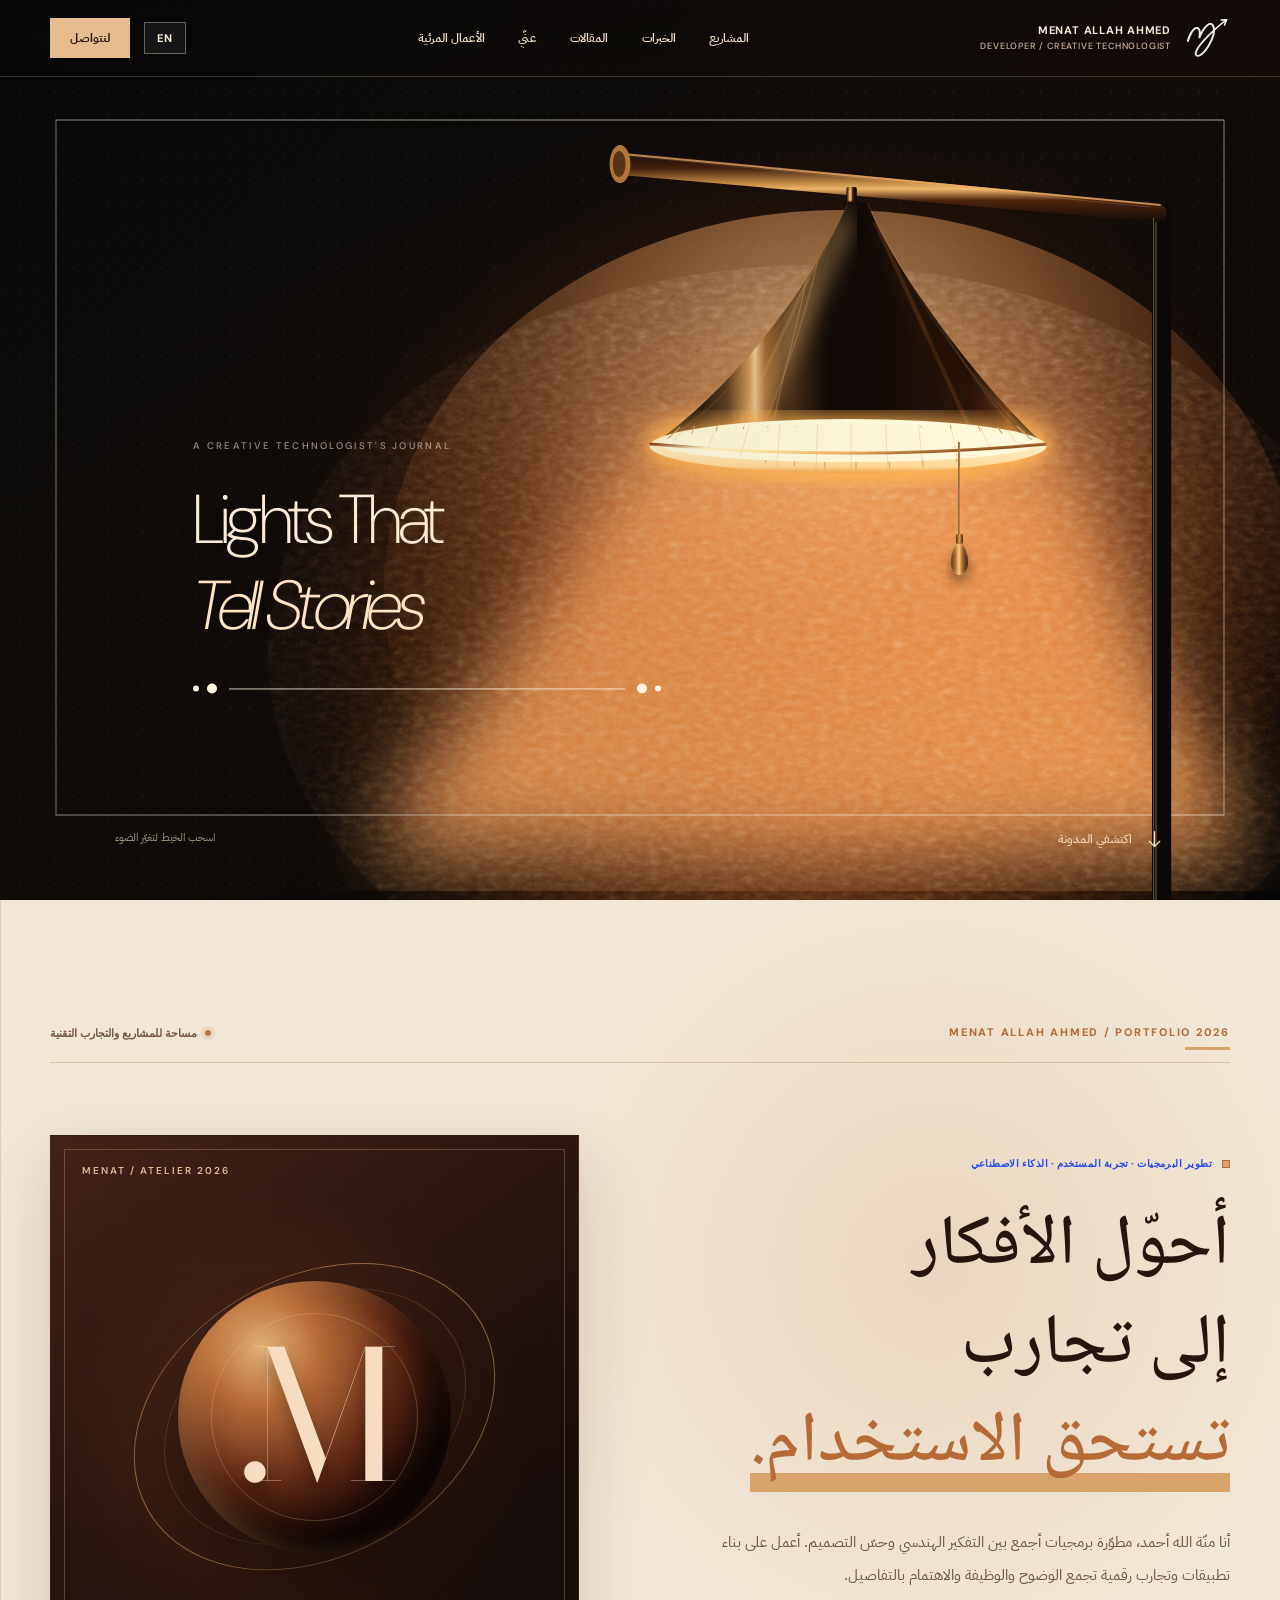
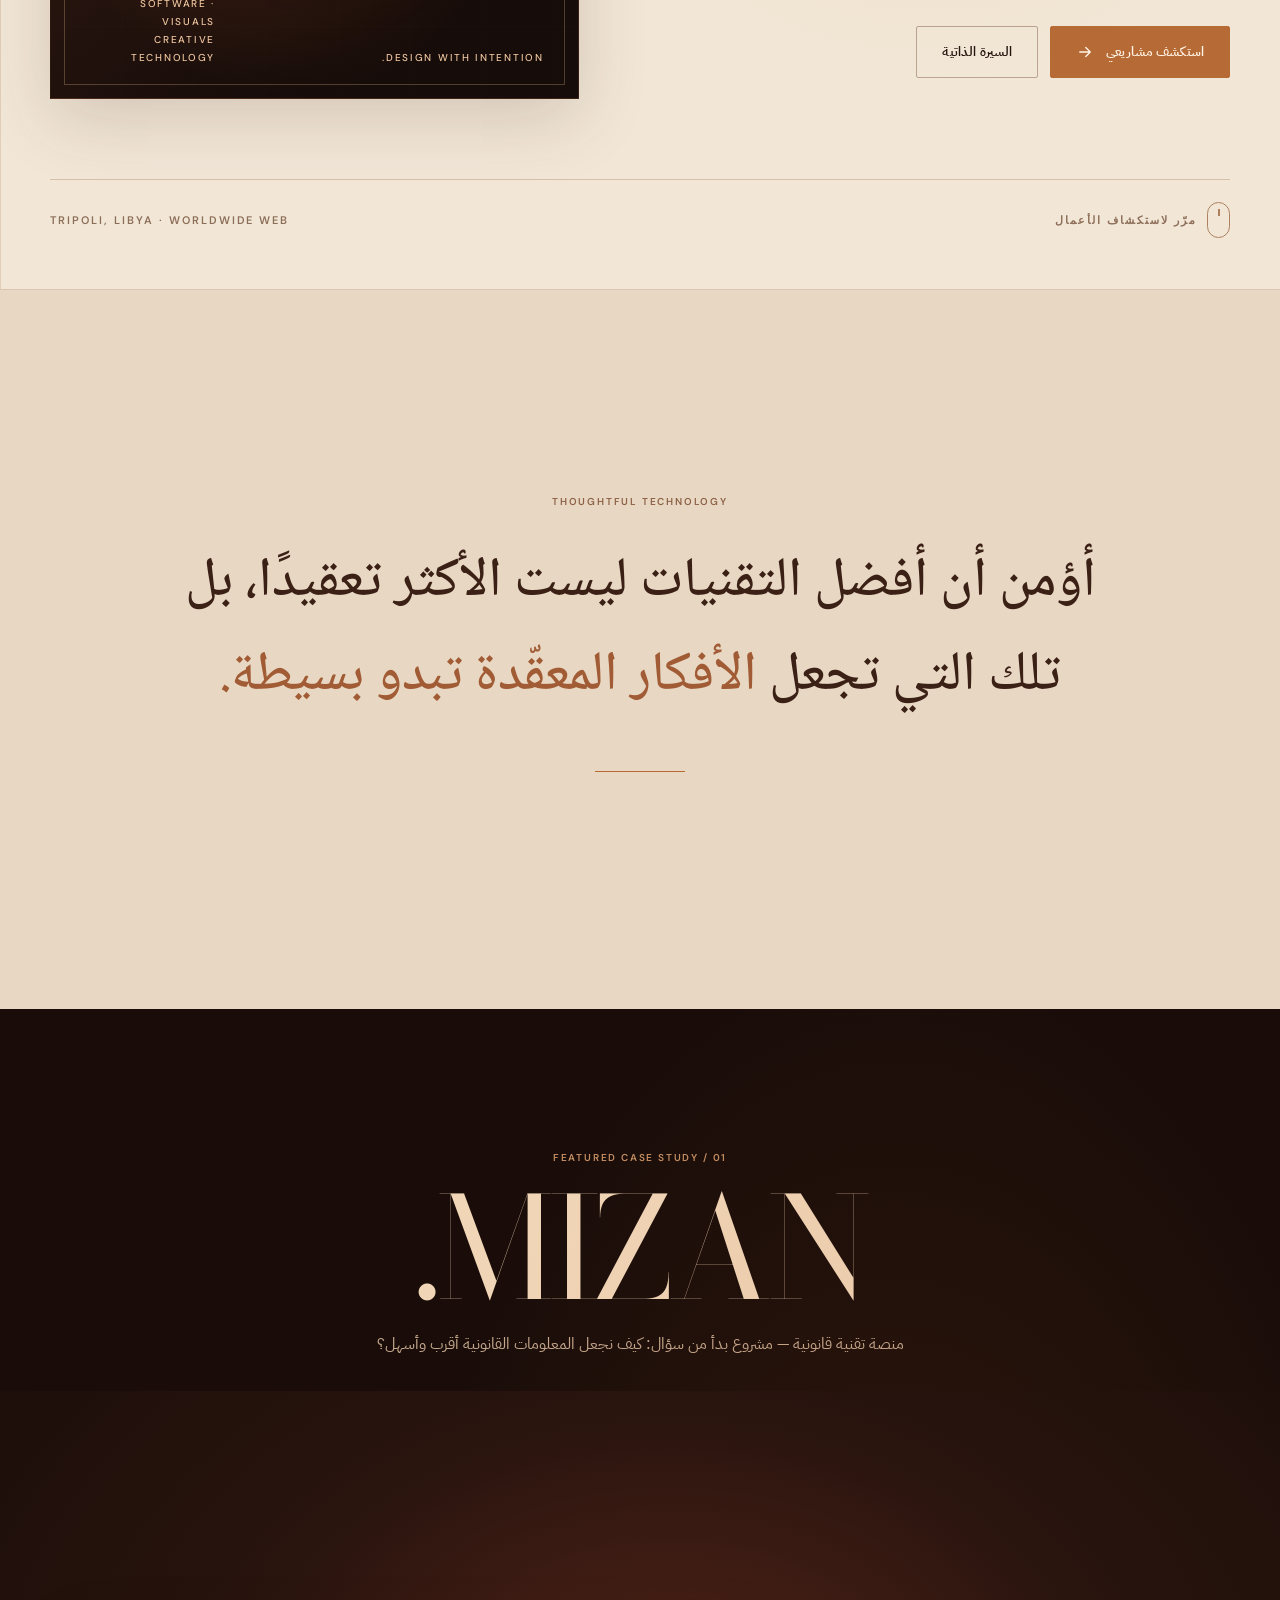
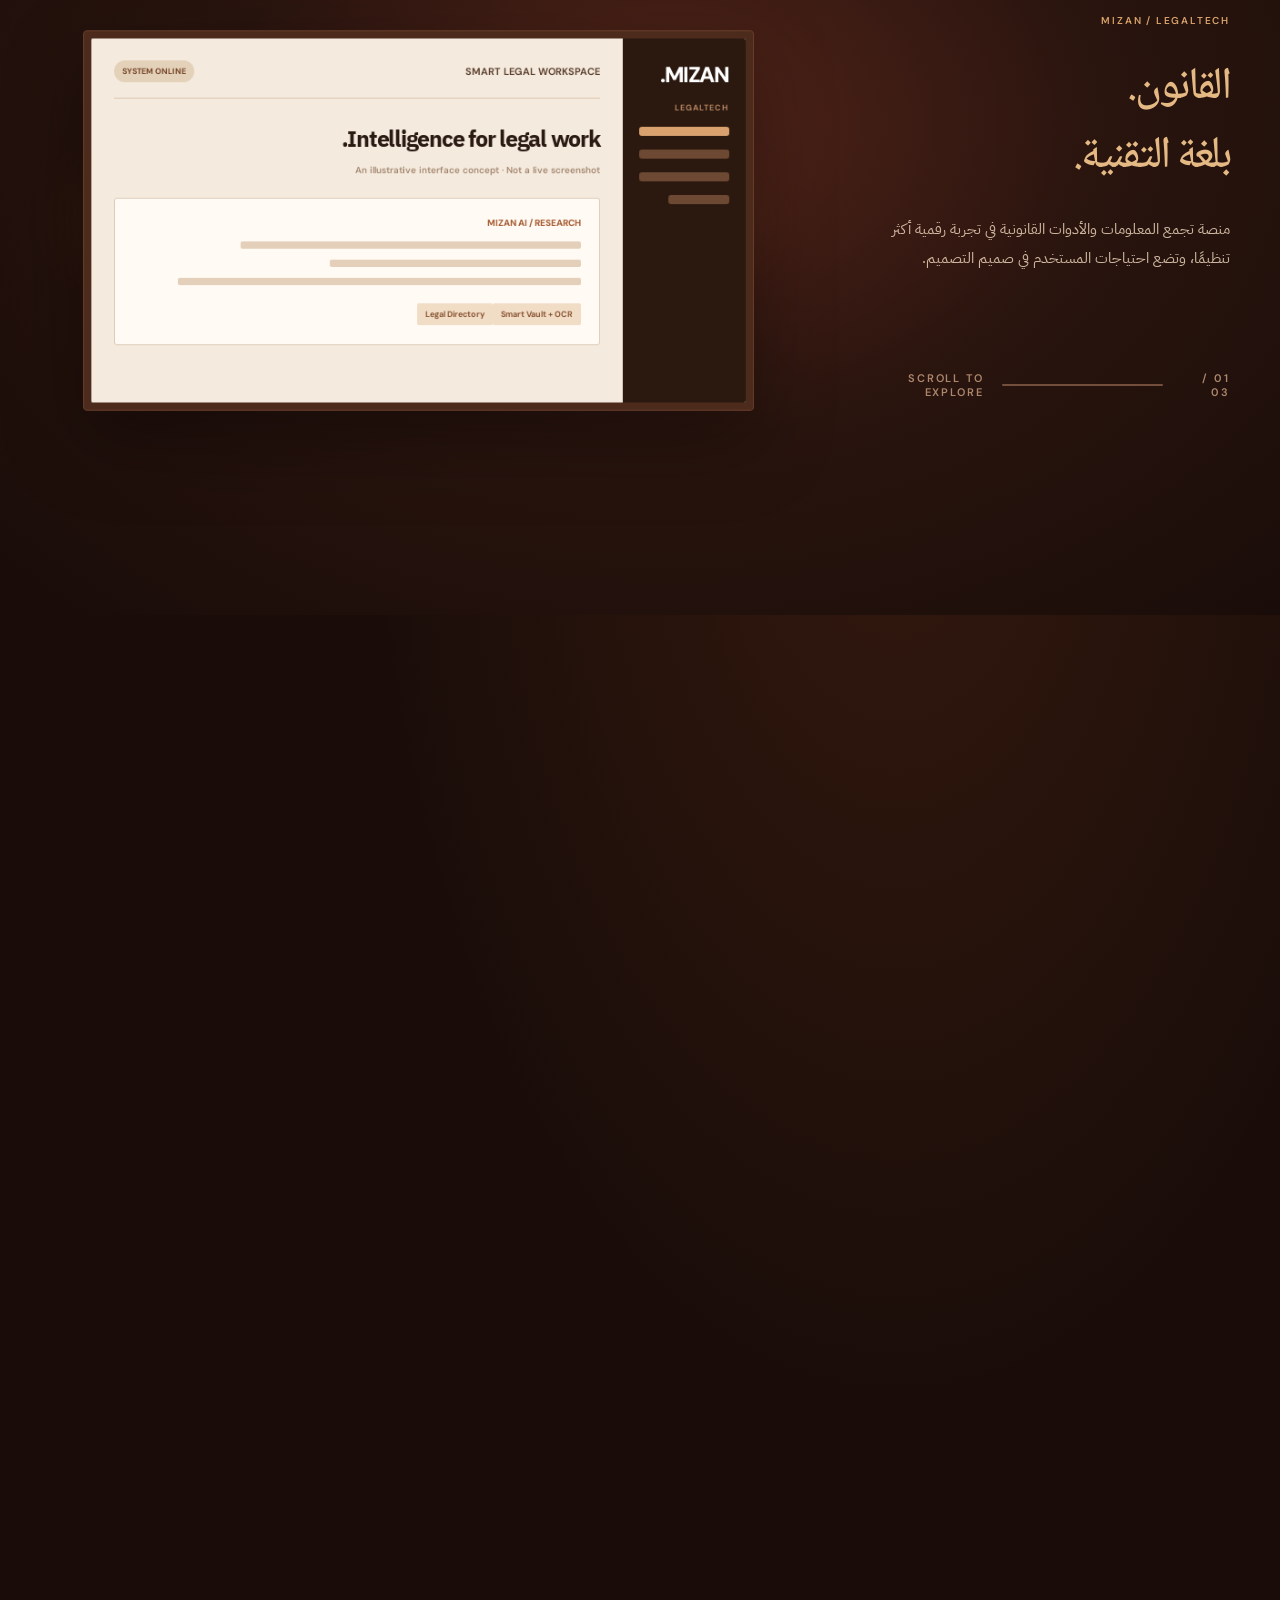
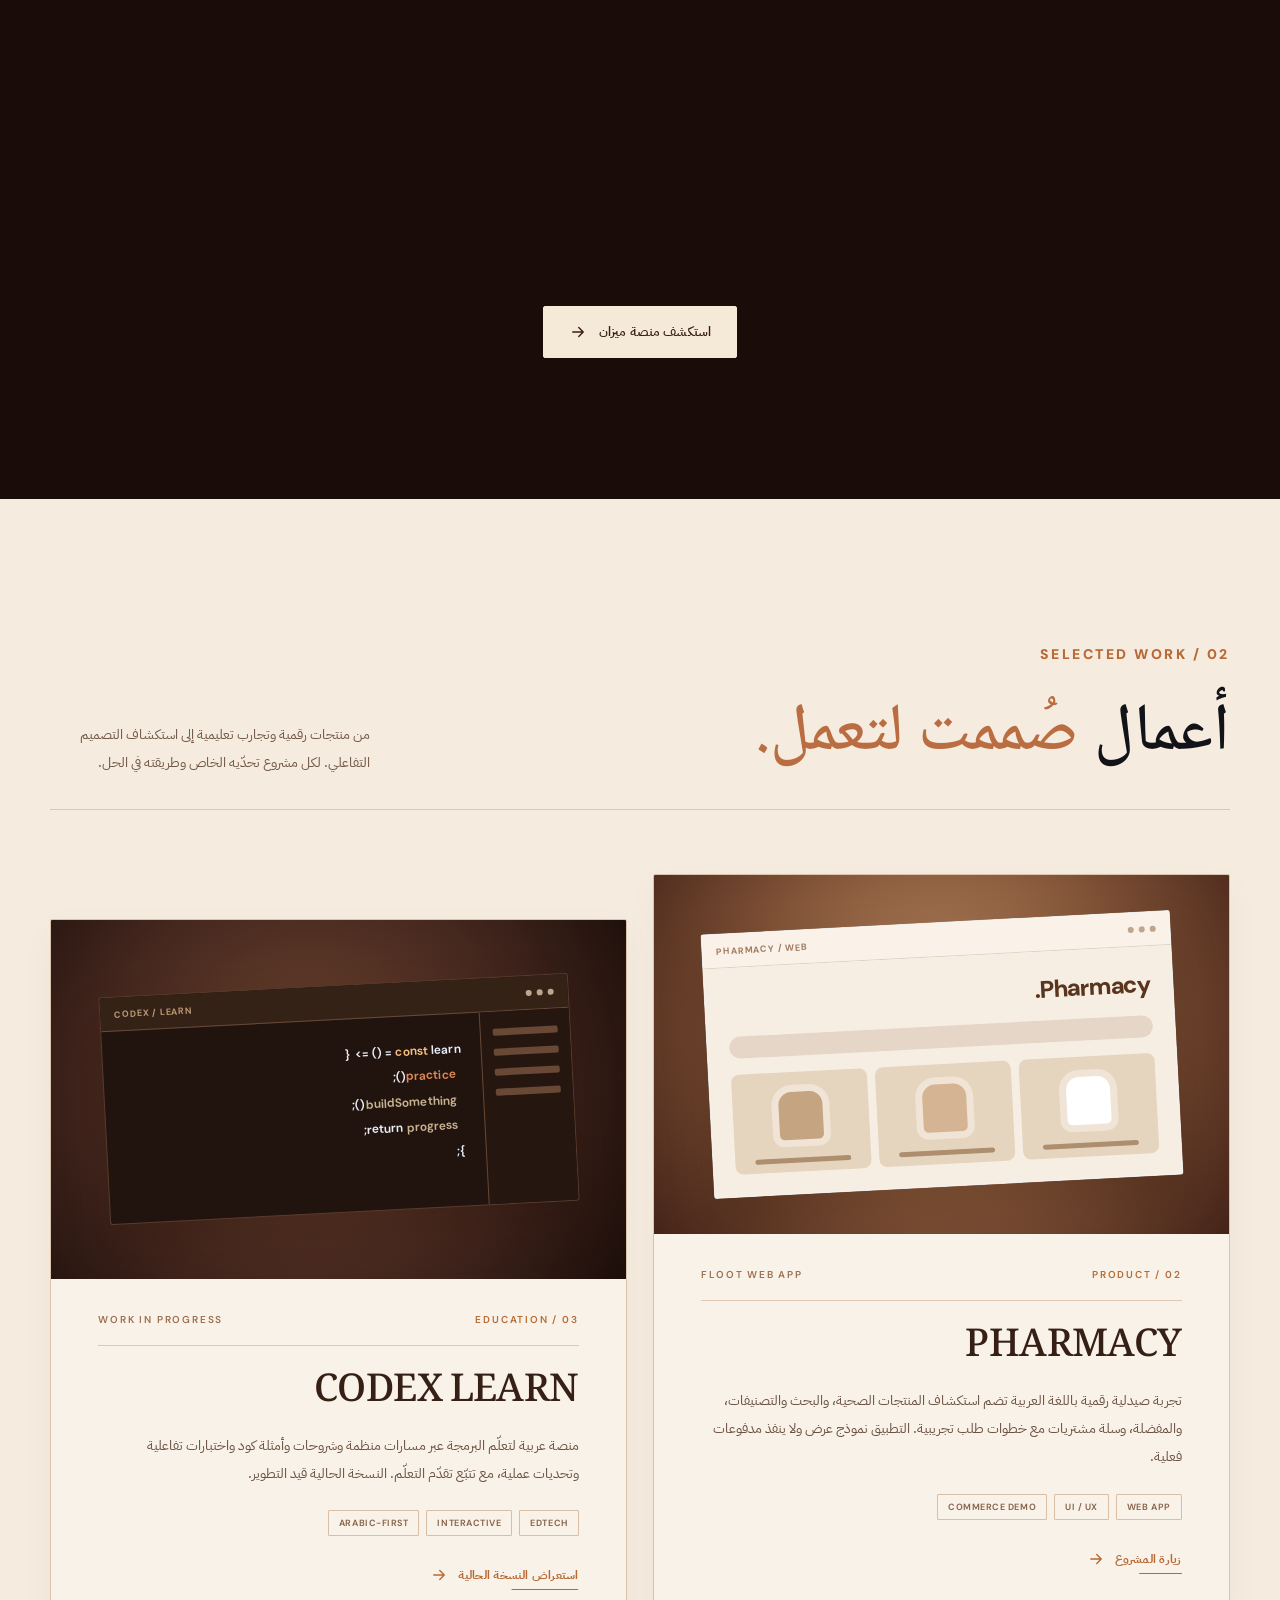
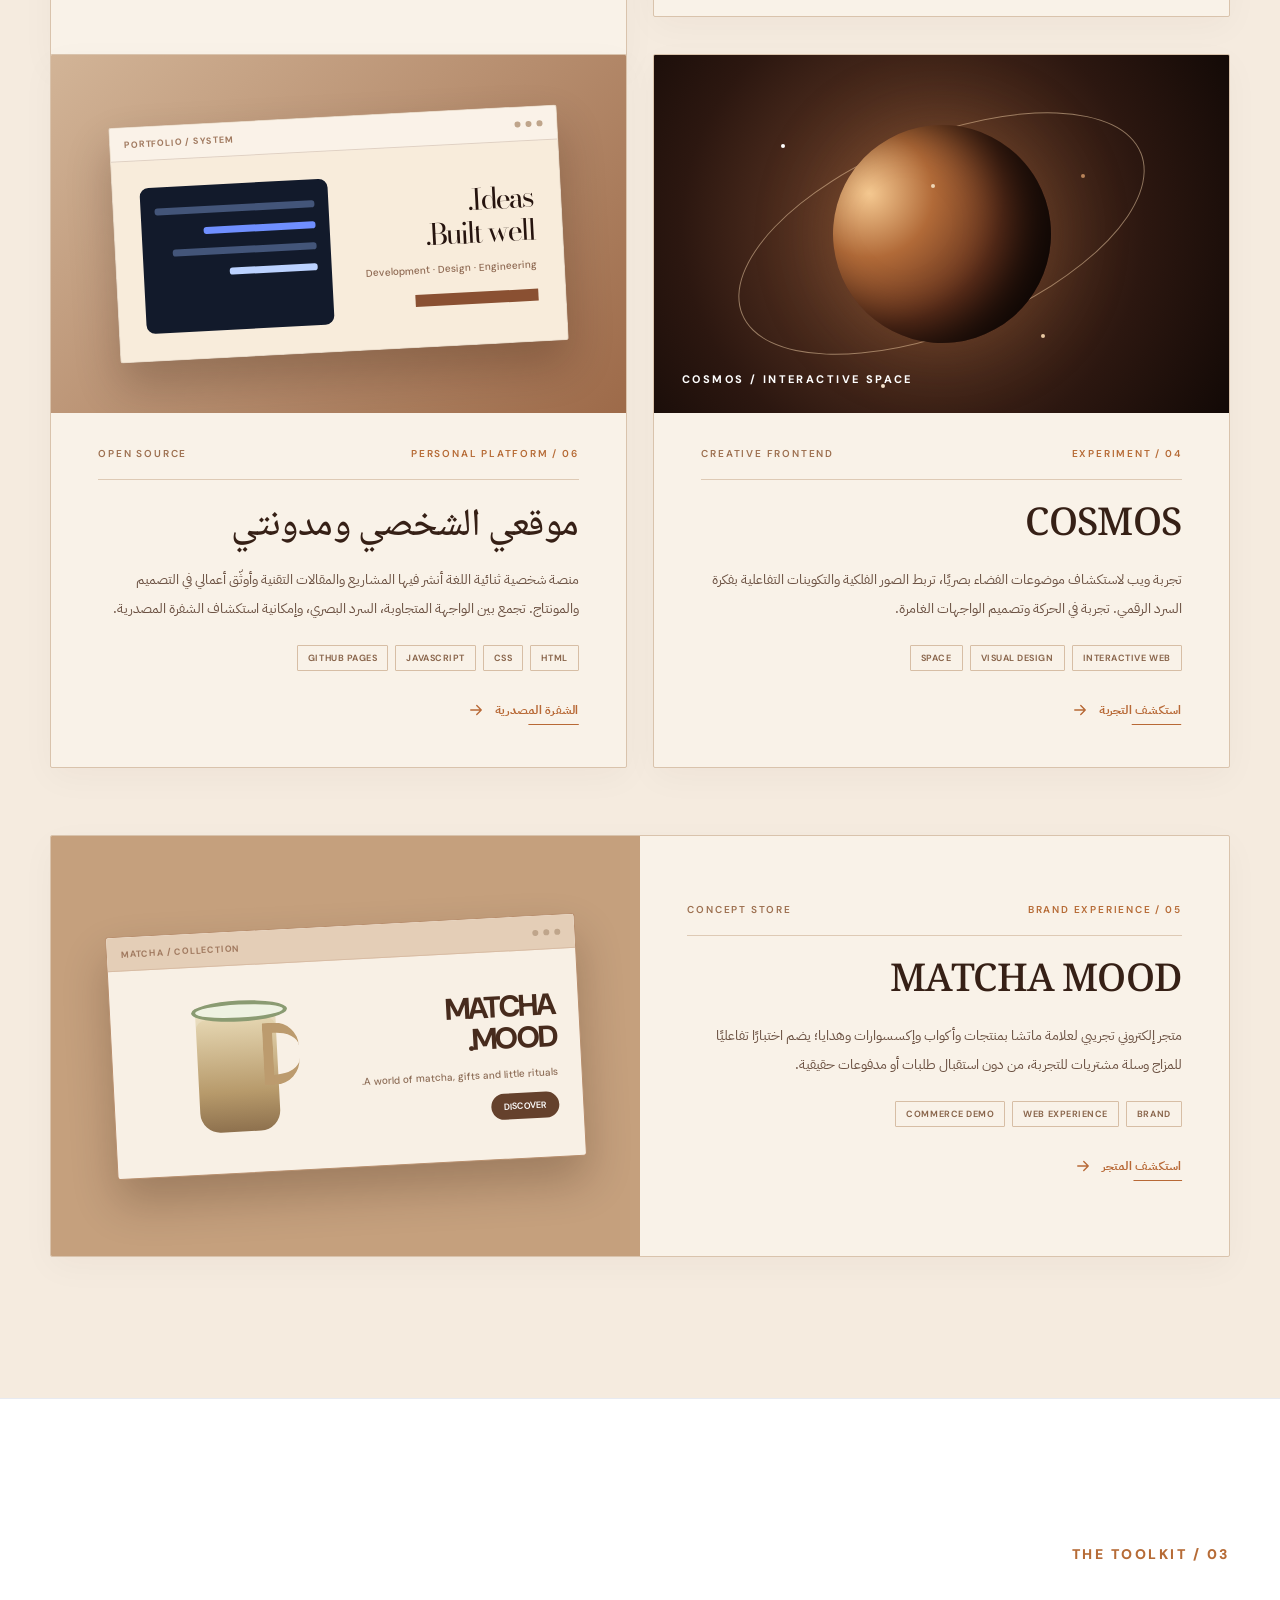
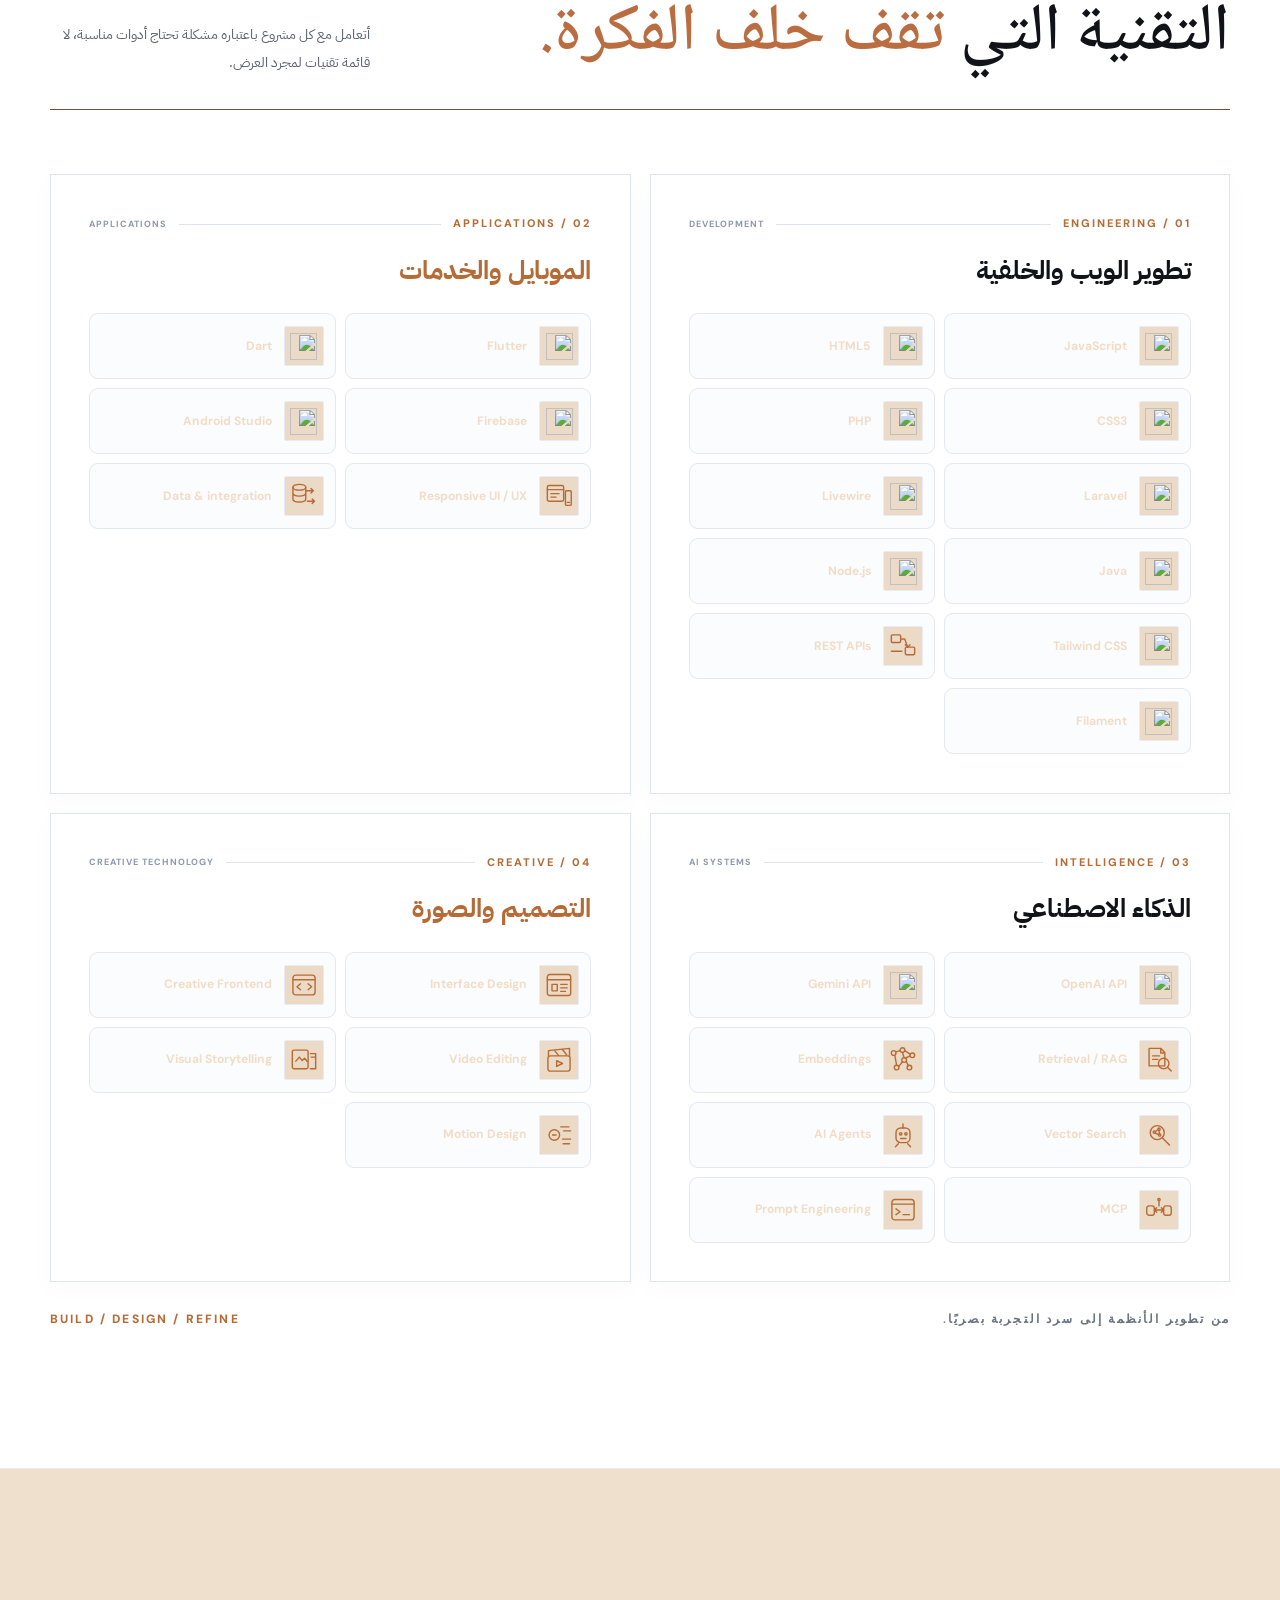
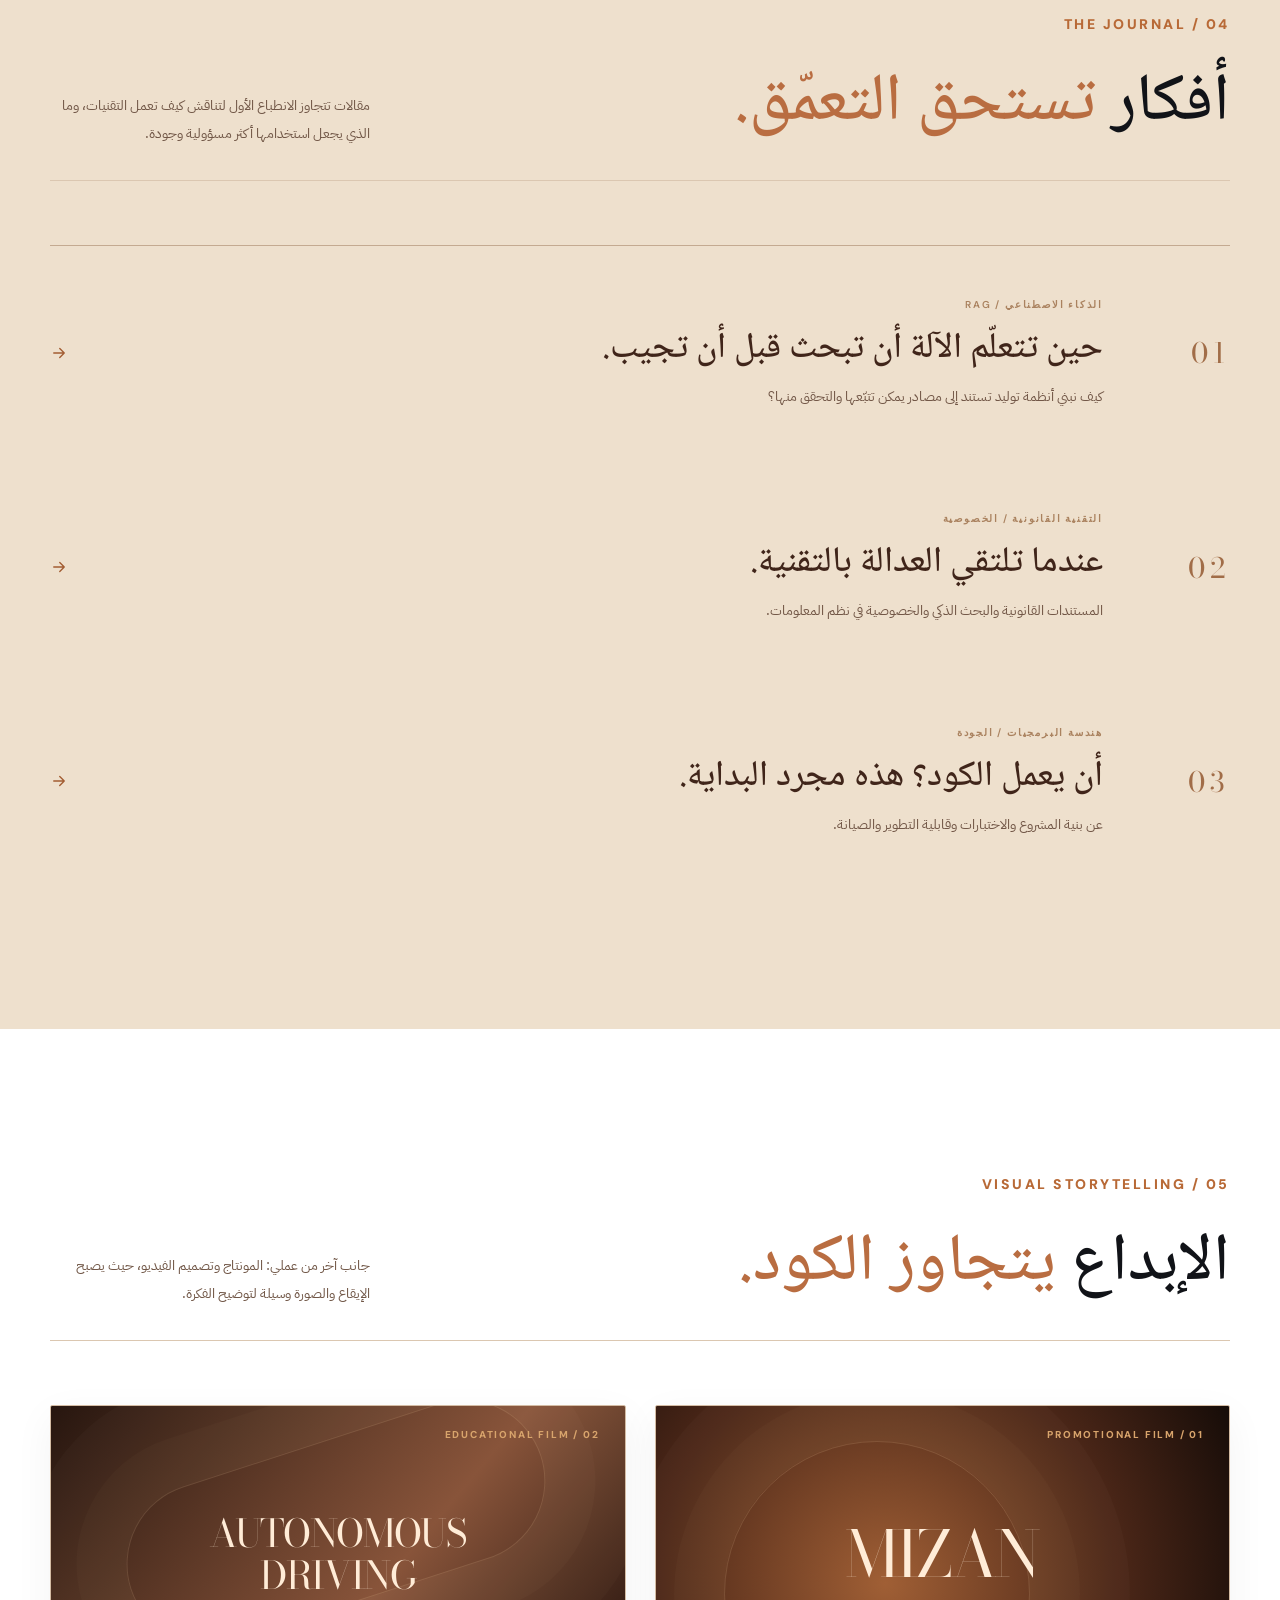
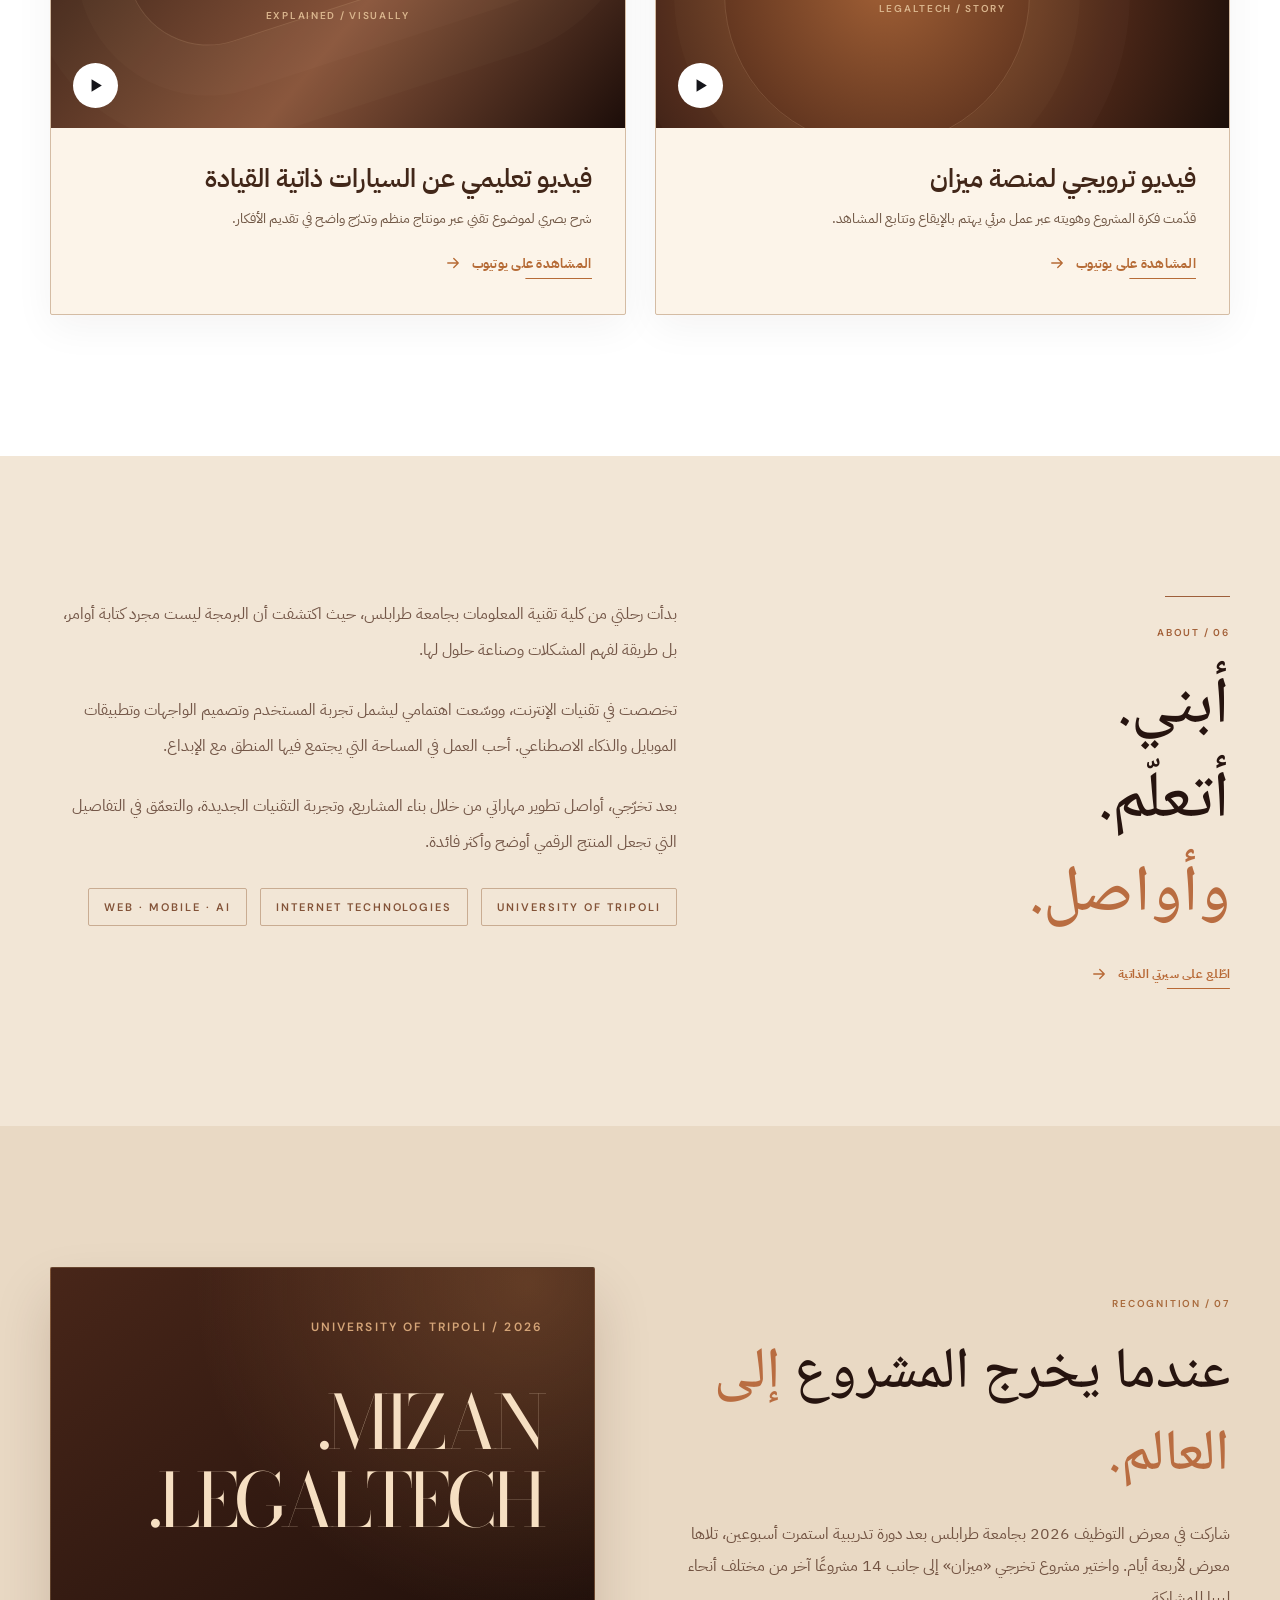
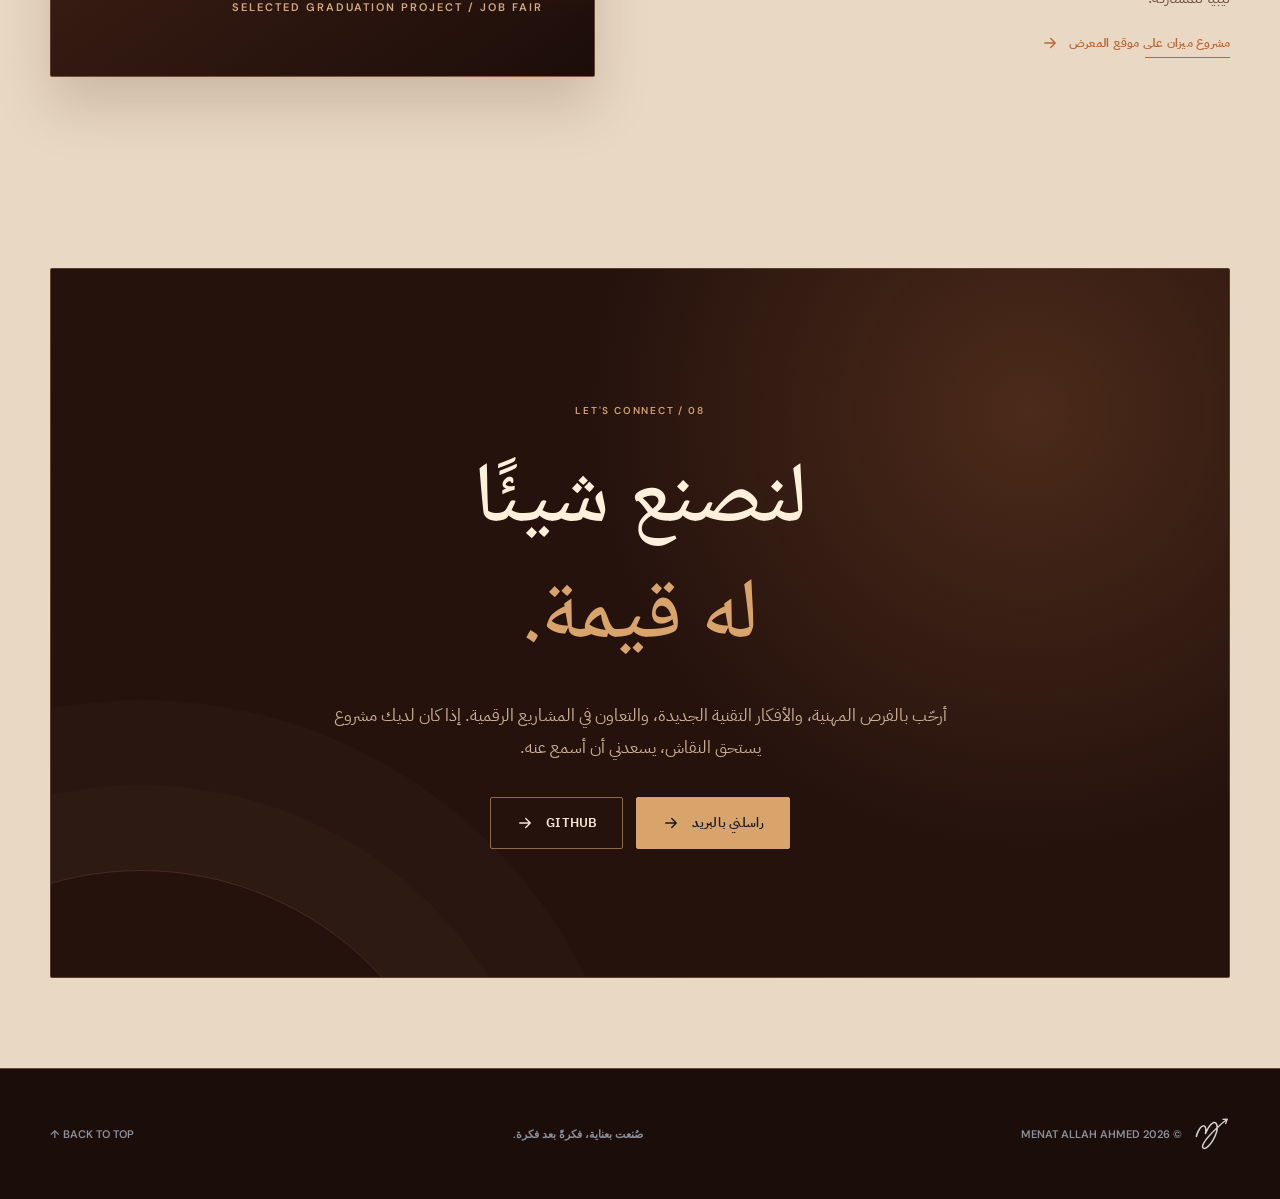
==== index.html @ 856595c4 "Refine vector cone into photorealistic metal and fabric lighting with wall texture on desktop and mo" ====
<!doctype html>
<html lang="ar" dir="rtl">
<head>
  <meta charset="utf-8">
  <meta name="viewport" content="width=device-width,initial-scale=1">
  <meta name="theme-color" content="#FFFFFF">
  <meta name="description" content="منة الله أحمد — مطوّرة برمجيات تهتم بتطوير الويب وتطبيقات الموبايل والذكاء الاصطناعي والتصميم. اكتشف مشاريعي ومقالاتي وأعمالي المرئية.">
  <meta property="og:type" content="website">
  <meta property="og:title" content="Menat Allah Ahmed | Developer &amp; Creative Technologist">
  <meta property="og:description" content="Thoughtfully built digital products. Web, AI, design and visual storytelling.">
  <title>منة الله أحمد | مطوّرة برمجيات وتصميم تجارب رقمية</title>
  <link rel="icon" type="image/svg+xml" href="assets/menat-signature-favicon.svg?v=2026-cinematic">
  <link rel="preconnect" href="https://fonts.googleapis.com">
  <link rel="preconnect" href="https://fonts.gstatic.com" crossorigin>
  <link rel="stylesheet" href="https://fonts.googleapis.com/css2?family=IBM+Plex+Sans+Arabic:wght@400;500;600;700&amp;family=Inter:wght@400;500;600;700;800;900&amp;family=Playfair+Display:wght@400;500;600;700;800&amp;display=swap">
  <link rel="stylesheet" href="assets/portfolio-2026.css?v=cinematic-full-rebuild-20261126">
  <link rel="stylesheet" href="assets/portfolio-strength.css?v=strong-icons-transitions-20261126">
  <script defer src="assets/portfolio-articles.js?v=20261126"></script>
  <script defer src="assets/portfolio-2026.js?v=tech-strong-motion-20261126"></script>
  <link rel="stylesheet" href="https://fonts.googleapis.com/css2?family=Bodoni+Moda:opsz,wght@6..96,400&display=swap">
  <script defer src="assets/lamp-intro.js?v=vector-lamp-20261126-4"></script>
  <link rel="stylesheet" href="https://fonts.googleapis.com/css2?family=Noto+Naskh+Arabic:wght@400;500;600;700&family=DM+Sans:wght@200;300;400;500;600;700&display=swap">
  <link rel="stylesheet" href="assets/atelier-edition.css?v=20261126-nav-always">
  <link rel="stylesheet" href="assets/lamp-intro.css?v=real-brass-20261126-5">
  <script defer src="assets/atelier-edition.js?v=20261126-1"></script>
</head>
<body>
<section class="lamp-intro lamp-vector-intro" id="lampIntro" data-lit="true" aria-label="Lights That Tell Stories — مدخل المدونة">
<div class="lamp-story-art" aria-hidden="true"><svg class="lamp-illustration lamp-desktop-art" viewBox="0 0 1600 900" preserveAspectRatio="none" xmlns="http://www.w3.org/2000/svg" aria-hidden="true">
<defs>
<linearGradient id="s-bg" x1="0" y1="0" x2=".8" y2="1"><stop stop-color="#06090a"/><stop offset=".52" stop-color="#130d09"/><stop offset="1" stop-color="#040505"/></linearGradient>
<radialGradient id="s-wall"><stop stop-color="#c67638" stop-opacity=".92"/><stop offset=".34" stop-color="#9c4a1f" stop-opacity=".8"/><stop offset=".7" stop-color="#5d270e" stop-opacity=".37"/><stop offset="1" stop-color="#160b07" stop-opacity="0"/></radialGradient>
<radialGradient id="s-hot"><stop stop-color="#ffca87" stop-opacity=".8"/><stop offset=".41" stop-color="#ef914e" stop-opacity=".45"/><stop offset="1" stop-color="#7c3010" stop-opacity="0"/></radialGradient>
<linearGradient id="s-bar" x1="0" y1="0" x2="0" y2="1"><stop stop-color="#150b08"/><stop offset=".23" stop-color="#45220e"/><stop offset=".43" stop-color="#c18a44"/><stop offset=".52" stop-color="#f1b86a"/><stop offset=".68" stop-color="#4e250e"/><stop offset="1" stop-color="#100907"/></linearGradient>
<linearGradient id="s-post"><stop stop-color="#120907"/><stop offset=".25" stop-color="#b37537"/><stop offset=".43" stop-color="#f2bf76"/><stop offset=".59" stop-color="#5d2a12"/><stop offset=".78" stop-color="#180c07"/><stop offset="1" stop-color="#070504"/></linearGradient>
<linearGradient id="s-cone"><stop stop-color="#080605"/><stop offset=".16" stop-color="#261305"/><stop offset=".3" stop-color="#ad6f30"/><stop offset=".36" stop-color="#edab5d"/><stop offset=".44" stop-color="#4c230e"/><stop offset=".58" stop-color="#140906"/><stop offset=".79" stop-color="#1a0d05"/><stop offset=".94" stop-color="#42220c"/><stop offset="1" stop-color="#090604"/></linearGradient>
<radialGradient id="s-inside"><stop stop-color="#fffbe7"/><stop offset=".47" stop-color="#ffebbc"/><stop offset=".83" stop-color="#ffce77"/><stop offset="1" stop-color="#e88e31"/></radialGradient>
<filter id="s-blur"><feGaussianBlur stdDeviation="45"/></filter>
<filter id="s-smudge"><feGaussianBlur stdDeviation="12"/></filter>
<filter id="s-grain"><feTurbulence type="fractalNoise" baseFrequency=".64" numOctaves="2" stitchTiles="stitch" seed="8"/><feColorMatrix type="saturate" values="0"/></filter><clipPath id="s-shade-clip"><path d="M1060 202 C1026 271 920 389 815 445 Q1060 461 1305 445 C1215 377 1108 259 1084 202 Z"/></clipPath><pattern id="s-stipple" width="22" height="22" patternUnits="userSpaceOnUse"><circle cx="3" cy="4" r=".65" fill="#ffdfaa" opacity=".38"/><circle cx="12" cy="16" r=".75" fill="#a76834" opacity=".35"/><circle cx="19" cy="8" r=".4" fill="#e6aa67" opacity=".36"/><circle cx="7" cy="20" r=".35" fill="#8b4d25" opacity=".3"/></pattern>
<!-- Physically inspired brass, white opal diffuser, wall grain and specular reflections. -->
<linearGradient id="s-brushed-metal" x1="0" y1="0" x2="1" y2="0">
<stop offset="0" stop-color="#020202"/><stop offset=".075" stop-color="#100a07"/><stop offset=".19" stop-color="#48321f"/><stop offset=".245" stop-color="#d39b59"/><stop offset=".263" stop-color="#fce7ae"/><stop offset=".29" stop-color="#875324"/><stop offset=".33" stop-color="#2c190e"/><stop offset=".46" stop-color="#070605"/><stop offset=".63" stop-color="#180d08"/><stop offset=".81" stop-color="#2b180b"/><stop offset=".91" stop-color="#7a451c"/><stop offset=".954" stop-color="#160b07"/><stop offset="1" stop-color="#040404"/>
</linearGradient>
<linearGradient id="s-silk-liner" x1="0" y1="0" x2="0" y2="1">
<stop offset="0" stop-color="#fffcdf"/><stop offset=".48" stop-color="#fff1c9"/><stop offset=".88" stop-color="#ffd996"/><stop offset="1" stop-color="#f2a74d"/>
</linearGradient>
<radialGradient id="s-soft-cast" cx=".48" cy=".16" r=".83">
<stop stop-color="#ffcc87" stop-opacity=".60"/><stop offset=".28" stop-color="#e89755" stop-opacity=".43"/><stop offset=".54" stop-color="#ba5b2a" stop-opacity=".2"/><stop offset="1" stop-color="#2e1007" stop-opacity="0"/>
</radialGradient>
<linearGradient id="s-edge-rim" x1="0" y1="0" x2="1" y2=".32"><stop stop-color="#8d431d"/><stop offset=".26" stop-color="#fff3c3"/><stop offset=".48" stop-color="#ffe9a2"/><stop offset=".73" stop-color="#f2b662"/><stop offset="1" stop-color="#75350e"/></linearGradient>
<filter id="s-rough-texture" x="-20%" y="-20%" width="140%" height="140%"><feTurbulence type="fractalNoise" baseFrequency=".075 .17" numOctaves="3" seed="17" stitchTiles="stitch"/><feColorMatrix type="saturate" values="0"/></filter>
<filter id="s-soft-bloom" x="-80%" y="-170%" width="260%" height="440%"><feGaussianBlur stdDeviation="17"/></filter>
<clipPath id="s-wall-clip"><ellipse cx="1020" cy="655" rx="685" ry="390"/></clipPath>
</defs>
<rect width="1600" height="900" fill="url(#s-bg)"/>
<ellipse class="s-illumination" cx="1013" cy="630" rx="710" ry="530" fill="url(#s-wall)"/>
<ellipse class="s-illumination" cx="1070" cy="540" rx="470" ry="275" fill="url(#s-hot)"/>
<path class="s-illumination" d="M820 446H1310L1555 850H460Z" fill="#f09349" filter="url(#s-blur)" opacity=".13"/>

<ellipse class="s-illumination" cx="1050" cy="590" rx="570" ry="380" fill="url(#s-soft-cast)" opacity=".81"/>
<rect x="240" y="330" width="1300" height="530" filter="url(#s-rough-texture)" clip-path="url(#s-wall-clip)" opacity=".084" style="mix-blend-mode:soft-light" class="s-illumination"/>
<rect width="1600" height="900" fill="url(#s-stipple)" opacity=".45"/>
<rect x="70" y="120" width="1460" height="695" fill="none" stroke="#fff4e6" stroke-opacity=".62" stroke-width="1"/>
<!-- Wall-mounted brass arm and vertical support, like the supplied reference -->
<path d="M1452 205V920" stroke="#0b0807" stroke-width="24"/>
<path d="M1445 203V920" stroke="url(#s-post)" stroke-width="15"/>
<path d="M1445 210V920" stroke="#f5c17b" stroke-width="1" opacity=".55"/>
<path d="M777 152 1453 205Q1462 209 1456 223L777 175Z" fill="url(#s-bar)"/>
<path d="M779 154 1451 205" stroke="#efb06a" stroke-opacity=".76" stroke-width="2"/>
<ellipse cx="775" cy="164" rx="13" ry="19" fill="#b77c3b"/>
<ellipse cx="774" cy="164" rx="8" ry="13" fill="#5f3517"/>
<rect x="1058" y="187" width="13" height="31" rx="2" fill="url(#s-post)"/>
<path d="M1442 218V900" stroke="#fff0bc" stroke-width="1" stroke-opacity=".4"/>
<path d="M1450 220V899" stroke="#140905" stroke-width="2" stroke-opacity=".62"/>
<path d="M788 156 1438 207" stroke="#fff1b2" stroke-width=".75" opacity=".24"/>
<rect x="1061" y="190" width="1.6" height="22" rx="1" fill="#fbd190" opacity=".59"/>
<ellipse cx="1064" cy="204" rx="11" ry="3.5" fill="#130805" opacity=".48"/>

<!-- Satin-bronze conical shade with shaped specular highlights -->
<ellipse class="s-illumination" cx="1060" cy="444" rx="253" ry="36" fill="#ffb15a" filter="url(#s-smudge)" opacity=".66"/>
<path d="M1060 202 C1026 271 920 389 815 445 Q1060 461 1305 445 C1215 377 1108 259 1084 202 Z" fill="url(#s-cone)"/>
<path d="M1060 202 C1026 271 920 389 815 445 Q1060 461 1305 445 C1215 377 1108 259 1084 202 Z" fill="url(#s-brushed-metal)" opacity=".84" class="s-metal"/>
<g clip-path="url(#s-shade-clip)" class="s-metal">
<path d="M1004 222 C979 301 923 398 875 457" fill="none" stroke="#f2ac62" stroke-width="31" opacity=".20" filter="url(#s-soft-bloom)"/>
<path d="M1029 231 Q986 323 933 443" fill="none" stroke="#fbd795" stroke-width="5" opacity=".41" filter="url(#s-smudge)"/>
<path d="M1031 224 C1012 314 972 396 940 450" fill="none" stroke="#e49f5b" stroke-width="2.4" opacity=".21"/>
<path d="M1092 214 C1145 312 1202 394 1233 453" stroke="#b7743e" stroke-width="11" opacity=".12" filter="url(#s-smudge)" fill="none"/>
<path d="M1097 208 C1191 366 1255 414 1284 446" stroke="#f1a957" stroke-width="2" opacity=".16" fill="none"/>
<path d="M981 335 C955 389 928 416 911 453" stroke="#1e1009" stroke-width="7" opacity=".13" filter="url(#s-smudge)" fill="none"/>
<path d="M1016 248 C994 341 977 375 965 431" stroke="#ffe2a1" stroke-width="1.2" opacity=".28" fill="none"/>
</g>
<path d="M1060 203C1007 298 911 414 815 445" stroke="#c88743" stroke-opacity=".16" stroke-width="1.4" fill="none"/>
<path d="M1084 203C1166 337 1256 418 1304 446" stroke="#f3b87a" stroke-opacity=".11" stroke-width="1.8" fill="none"/>

<g clip-path="url(#s-shade-clip)">
<path d="M1058 215C1013 308 942 411 928 451" stroke="#ffc980" stroke-opacity=".35" stroke-width="25" filter="url(#s-smudge)"/>
<path d="M1039 230 912 447" stroke="#f6ae62" stroke-opacity=".18" stroke-width="4"/>
<path d="M1094 222 1223 447" stroke="#9f5321" stroke-opacity=".28" stroke-width="5"/>
<path d="M1166 330 1250 445" stroke="#160904" stroke-opacity=".46" stroke-width="17" filter="url(#s-smudge)"/>
</g>
<!-- Pearlescent pale-gold underside, not a flat yellow cartoon ellipse -->
<ellipse class="s-illumination" cx="1060" cy="446" rx="250" ry="30" fill="#ffb451" opacity=".64" filter="url(#s-smudge)"/>
<ellipse class="s-illumination s-liner" cx="1060" cy="446" rx="248" ry="27" fill="url(#s-silk-liner)"/>
<g class="s-illumination" opacity=".38" stroke="#d5a465" stroke-width="1.2">
<path d="M832 441L850 427M858 449L868 426M890 453L897 425M923 458L930 426M957 463L960 426M993 466L995 426M1031 469L1031 426M1070 469L1070 426M1112 468L1110 426M1154 467L1151 426M1196 462L1188 425M1236 456L1223 426M1266 449L1247 427M1290 440L1271 426" fill="none"/></g>
<ellipse class="s-illumination" cx="1060" cy="444" rx="235" ry="18" fill="#fff8da" opacity=".12"/>
<g stroke="#c07a37" stroke-width="1" opacity=".22"><path d="M843 440 860 424M884 450 897 424M925 457 937 424M971 466 975 424M1020 470 1022 424M1064 470 1064 424M1110 469 1107 424M1153 464 1148 424M1197 459 1188 424M1239 451 1224 424M1271 443 1253 424"/></g>
<path d="M812 444Q1060 462 1308 444" stroke="url(#s-edge-rim)" stroke-width="3" fill="none"/>
</svg><svg class="lamp-illustration lamp-mobile-art" viewBox="0 0 760 1220" preserveAspectRatio="none" xmlns="http://www.w3.org/2000/svg" aria-hidden="true">
<defs>
<linearGradient id="m-bg" x1="0" y1="0" x2=".8" y2="1"><stop stop-color="#06090a"/><stop offset=".52" stop-color="#130d09"/><stop offset="1" stop-color="#040505"/></linearGradient>
<radialGradient id="m-wall"><stop stop-color="#c67638" stop-opacity=".92"/><stop offset=".34" stop-color="#9c4a1f" stop-opacity=".8"/><stop offset=".7" stop-color="#5d270e" stop-opacity=".37"/><stop offset="1" stop-color="#160b07" stop-opacity="0"/></radialGradient>
<radialGradient id="m-hot"><stop stop-color="#ffca87" stop-opacity=".8"/><stop offset=".41" stop-color="#ef914e" stop-opacity=".45"/><stop offset="1" stop-color="#7c3010" stop-opacity="0"/></radialGradient>
<linearGradient id="m-bar" x1="0" y1="0" x2="0" y2="1"><stop stop-color="#150b08"/><stop offset=".23" stop-color="#45220e"/><stop offset=".43" stop-color="#c18a44"/><stop offset=".52" stop-color="#f1b86a"/><stop offset=".68" stop-color="#4e250e"/><stop offset="1" stop-color="#100907"/></linearGradient>
<linearGradient id="m-post"><stop stop-color="#120907"/><stop offset=".25" stop-color="#b37537"/><stop offset=".43" stop-color="#f2bf76"/><stop offset=".59" stop-color="#5d2a12"/><stop offset=".78" stop-color="#180c07"/><stop offset="1" stop-color="#070504"/></linearGradient>
<linearGradient id="m-cone"><stop stop-color="#080605"/><stop offset=".16" stop-color="#261305"/><stop offset=".3" stop-color="#ad6f30"/><stop offset=".36" stop-color="#edab5d"/><stop offset=".44" stop-color="#4c230e"/><stop offset=".58" stop-color="#140906"/><stop offset=".79" stop-color="#1a0d05"/><stop offset=".94" stop-color="#42220c"/><stop offset="1" stop-color="#090604"/></linearGradient>
<radialGradient id="m-inside"><stop stop-color="#fffbe7"/><stop offset=".47" stop-color="#ffebbc"/><stop offset=".83" stop-color="#ffce77"/><stop offset="1" stop-color="#e88e31"/></radialGradient>
<filter id="m-blur"><feGaussianBlur stdDeviation="45"/></filter>
<filter id="m-smudge"><feGaussianBlur stdDeviation="12"/></filter>
<filter id="m-grain"><feTurbulence type="fractalNoise" baseFrequency=".64" numOctaves="2" stitchTiles="stitch" seed="8"/><feColorMatrix type="saturate" values="0"/></filter><pattern id="m-stipple" width="22" height="22" patternUnits="userSpaceOnUse"><circle cx="3" cy="4" r=".65" fill="#ffdfaa" opacity=".38"/><circle cx="12" cy="16" r=".75" fill="#a76834" opacity=".35"/><circle cx="19" cy="8" r=".4" fill="#e6aa67" opacity=".36"/><circle cx="7" cy="20" r=".35" fill="#8b4d25" opacity=".3"/></pattern>
<!-- Physically inspired brass, white opal diffuser, wall grain and specular reflections. -->
<linearGradient id="m-brushed-metal" x1="0" y1="0" x2="1" y2="0">
<stop offset="0" stop-color="#020202"/><stop offset=".075" stop-color="#100a07"/><stop offset=".19" stop-color="#48321f"/><stop offset=".245" stop-color="#d39b59"/><stop offset=".263" stop-color="#fce7ae"/><stop offset=".29" stop-color="#875324"/><stop offset=".33" stop-color="#2c190e"/><stop offset=".46" stop-color="#070605"/><stop offset=".63" stop-color="#180d08"/><stop offset=".81" stop-color="#2b180b"/><stop offset=".91" stop-color="#7a451c"/><stop offset=".954" stop-color="#160b07"/><stop offset="1" stop-color="#040404"/>
</linearGradient>
<linearGradient id="m-silk-liner" x1="0" y1="0" x2="0" y2="1">
<stop offset="0" stop-color="#fffcdf"/><stop offset=".48" stop-color="#fff1c9"/><stop offset=".88" stop-color="#ffd996"/><stop offset="1" stop-color="#f2a74d"/>
</linearGradient>
<radialGradient id="m-soft-cast" cx=".48" cy=".16" r=".83">
<stop stop-color="#ffcc87" stop-opacity=".60"/><stop offset=".28" stop-color="#e89755" stop-opacity=".43"/><stop offset=".54" stop-color="#ba5b2a" stop-opacity=".2"/><stop offset="1" stop-color="#2e1007" stop-opacity="0"/>
</radialGradient>
<linearGradient id="m-edge-rim" x1="0" y1="0" x2="1" y2=".32"><stop stop-color="#8d431d"/><stop offset=".26" stop-color="#fff3c3"/><stop offset=".48" stop-color="#ffe9a2"/><stop offset=".73" stop-color="#f2b662"/><stop offset="1" stop-color="#75350e"/></linearGradient>
<filter id="m-rough-texture" x="-20%" y="-20%" width="140%" height="140%"><feTurbulence type="fractalNoise" baseFrequency=".075 .17" numOctaves="3" seed="17" stitchTiles="stitch"/><feColorMatrix type="saturate" values="0"/></filter>
<filter id="m-soft-bloom" x="-80%" y="-170%" width="260%" height="440%"><feGaussianBlur stdDeviation="17"/></filter>
<clipPath id="m-wall-clip"><ellipse cx="368" cy="664" rx="535" ry="540"/></clipPath>
<clipPath id="m-shade-shape"><path d="M379 212 C345 289 260 390 178 449 Q379 466 585 449 C502 377 416 279 395 212Z"/></clipPath></defs>
<rect width="760" height="1220" fill="url(#m-bg)"/>
<ellipse class="s-illumination" cx="370" cy="655" rx="550" ry="565" fill="url(#m-wall)"/>
<ellipse class="s-illumination" cx="378" cy="575" rx="310" ry="244" fill="url(#m-hot)" opacity=".69"/>

<ellipse class="s-illumination" cx="380" cy="625" rx="430" ry="450" fill="url(#m-soft-cast)" opacity=".81"/>
<rect x="0" y="340" width="760" height="760" filter="url(#m-rough-texture)" clip-path="url(#m-wall-clip)" opacity=".084" style="mix-blend-mode:soft-light" class="s-illumination"/>
<rect width="760" height="1220" fill="url(#m-stipple)" opacity=".45"/>
<rect x="47" y="142" width="666" height="1025" fill="none" stroke="#fff3e1" stroke-opacity=".68" stroke-width="1.5"/>
<path d="M682 203V1245" stroke="#0d0906" stroke-width="24"/>
<path d="M676 206V1245" stroke="url(#m-post)" stroke-width="12"/>
<path d="M163 171 689 206 682 224 161 190Z" fill="url(#m-bar)"/>
<path d="M164 173 687 207" stroke="#f3b876" stroke-width="1.7" opacity=".74"/>
<ellipse cx="160" cy="181" rx="13" ry="18" fill="#bc8141"/><ellipse cx="160" cy="181" rx="8" ry="13" fill="#4a2812"/>
<rect x="376" y="185" width="12" height="32" rx="2" fill="url(#m-post)"/>
<path d="M674 216V1218" stroke="#ffebae" stroke-width="1" stroke-opacity=".34"/>
<path d="M681 219V1218" stroke="#180c05" stroke-width="2" stroke-opacity=".64"/>
<path d="M169 174 672 207" stroke="#fff1b2" stroke-width=".7" opacity=".26"/>
<rect x="379" y="189" width="1.6" height="22" rx="1" fill="#fbd190" opacity=".6"/>
<ellipse cx="384" cy="212" rx="10" ry="3.5" fill="#130805" opacity=".5"/>

<ellipse class="s-illumination" cx="379" cy="452" rx="198" ry="34" fill="#ffb963" filter="url(#m-smudge)" opacity=".73"/>
<path d="M379 212 C345 289 260 390 178 449 Q379 466 585 449 C502 377 416 279 395 212Z" fill="url(#m-cone)"/>
<path d="M379 212 C345 289 260 390 178 449 Q379 466 585 449 C502 377 416 279 395 212Z" fill="url(#m-brushed-metal)" opacity=".84" class="s-metal"/>
<g clip-path="url(#m-shade-shape)" class="s-metal">
<path d="M358 223 C321 323 266 400 233 457" fill="none" stroke="#f8bd6d" stroke-width="24" opacity=".18" filter="url(#m-soft-bloom)"/>
<path d="M357 231 Q316 332 269 451" fill="none" stroke="#fbd795" stroke-width="5" opacity=".4" filter="url(#m-smudge)"/>
<path d="M356 224 C330 328 301 395 284 451" fill="none" stroke="#e49f5b" stroke-width="2.4" opacity=".21"/>
<path d="M396 217 C449 317 520 410 562 449" stroke="#ad703b" stroke-width="13" opacity=".11" filter="url(#m-smudge)" fill="none"/>
<path d="M395 223 C446 326 508 410 550 446" stroke="#f5b569" stroke-width="1.6" opacity=".13" fill="none"/>
<path d="M334 310 C308 375 276 415 260 452" stroke="#210d05" stroke-width="6" opacity=".12" filter="url(#m-smudge)" fill="none"/>
</g>
<path d="M379 213C328 328 261 399 180 449" stroke="#ca8643" opacity=".15" stroke-width="1.3" fill="none"/>
<path d="M395 213C455 331 520 405 584 450" stroke="#efb775" opacity=".12" stroke-width="1.3" fill="none"/>

<path d="M366 227 278 451" stroke="#f7b46b" stroke-width="13" opacity=".25" filter="url(#m-smudge)"/>
<ellipse class="s-illumination" cx="382" cy="451" rx="200" ry="27" fill="#ffb653" opacity=".55" filter="url(#m-smudge)"/>
<ellipse class="s-illumination s-liner" cx="382" cy="453" rx="198" ry="26" fill="url(#m-silk-liner)"/><g class="s-illumination" opacity=".35" stroke="#d5a465" stroke-width="1"><path d="M205 443L213 427M236 450L243 427M267 454L273 426M300 459L303 426M334 465L334 426M369 467L369 427M403 467L404 427M438 463L432 427M472 461L465 427M507 456L496 427M541 450L522 427M565 443L546 427" fill="none"/></g>
<ellipse class="s-illumination" cx="382" cy="450" rx="187" ry="16" fill="#fff9d1" opacity=".12"/>
<g stroke="#c07739" stroke-width="1" opacity=".23"><path d="M221 445 235 429M256 458 267 428M300 462 309 427M342 469 345 426M388 469 388 427M433 467 426 427M478 464 466 427M524 457 503 427M548 446 529 427"/></g>
<path d="M181 450 Q380 467 584 450" stroke="url(#m-edge-rim)" stroke-width="2.5" fill="none"/>
</svg></div>
<div class="lamp-title-block" dir="ltr"><p class="lamp-kicker">A CREATIVE TECHNOLOGIST'S JOURNAL</p>
<h1 class="lamp-title" id="lampTitle"><span>Lights That</span><em>Tell Stories</em></h1>
<div class="lamp-title-rule" aria-hidden="true"><span class="dot tiny"></span><span class="dot"></span><span class="hairline"></span><span class="dot"></span><span class="dot tiny"></span></div></div>
<button class="lamp-cord" id="lampCord" type="button" aria-pressed="true" aria-label="اسحبي خيط المصباح لإطفاء الضوء"><span class="lamp-cord-string" aria-hidden="true"></span><span class="lamp-cord-neck" aria-hidden="true"></span><span class="lamp-cord-drop" aria-hidden="true"></span></button>
<p class="lamp-instruction" id="lampInstructionText">اسحبي الخيط لتغيير الإضاءة</p>
<a class="lamp-next" href="#home" aria-label="الانتقال إلى المدونة"><span>اكتشفي المدونة</span><svg viewBox="0 0 24 24" aria-hidden="true"><path d="M12 3v17m-6-6 6 6 6-6"/></svg></a>
</section>

<a class="skip-link" href="#main" data-ar="تجاوز إلى المحتوى" data-en="Skip to content">تجاوز إلى المحتوى</a>
<div class="scroll-meter" id="scrollMeter" aria-hidden="true"></div>
<nav class="section-rail" id="sectionRail" aria-label="Section navigation"><a href="#home" data-track="home" title="Home" aria-label="Home"><i></i></a><a href="#featured" data-track="featured" title="MIZAN" aria-label="Featured project"><i></i></a><a href="#work" data-track="work" title="Projects" aria-label="Projects"><i></i></a><a href="#expertise" data-track="expertise" title="Expertise" aria-label="Expertise"><i></i></a><a href="#journal" data-track="journal" title="Articles" aria-label="Articles"><i></i></a><a href="#visuals" data-track="visuals" title="Visual Work" aria-label="Visual work"><i></i></a><a href="#about" data-track="about" title="About" aria-label="About"><i></i></a><a href="#contact" data-track="contact" title="Contact" aria-label="Contact"><i></i></a></nav>
<header class="site-header" id="siteHeader">
  <div class="shell nav-shell">
    <a class="identity" href="#home" aria-label="Menat Allah Ahmed — Home">
      <img src="assets/portfolio-signature.svg" alt="" width="45" height="45">
      <span class="identity-label">MENAT ALLAH AHMED<small>DEVELOPER / CREATIVE TECHNOLOGIST</small></span>
    </a>
    <nav class="site-nav" id="siteNav" aria-label="Main navigation">
      <a href="#featured" data-ar="المشاريع" data-en="Work">المشاريع</a>
      <a href="#expertise" data-ar="الخبرات" data-en="Expertise">الخبرات</a>
      <a href="#journal" data-ar="المقالات" data-en="Journal">المقالات</a>
      <a href="#about" data-ar="عنّي" data-en="About">عنّي</a>
      <a href="#visuals" data-ar="الأعمال المرئية" data-en="Visual work">الأعمال المرئية</a>
    </nav>
    <div class="nav-utilities">
      <button class="lang-button" id="langToggle" type="button" aria-label="Switch language">EN</button>
      <a href="#contact" class="nav-contact" data-ar="لنتواصل" data-en="Contact">لنتواصل</a>
      <button class="mobile-menu-btn" id="mobileMenuBtn" type="button" aria-controls="siteNav" aria-label="فتح القائمة" aria-expanded="false"><i></i><i></i></button>
    </div>
  </div>
</header>

<main id="main">
  <!-- INTRO / 01 -->
  <section class="hero" id="home" aria-labelledby="heroTitle">
    <div class="shell">
      <div class="hero-index"><span>MENAT ALLAH AHMED / PORTFOLIO 2026</span><span class="availability"><i></i><span data-ar="مساحة للمشاريع والتجارب التقنية" data-en="Building meaningful digital experiences">مساحة للمشاريع والتجارب التقنية</span></span></div>
      <div class="hero-layout">
        <div class="hero-copy">
          <span class="eyebrow" data-ar="تطوير البرمجيات · تجربة المستخدم · الذكاء الاصطناعي" data-en="SOFTWARE · DESIGN · ARTIFICIAL INTELLIGENCE">تطوير البرمجيات · تجربة المستخدم · الذكاء الاصطناعي</span>
          <h1 id="heroTitle"><span data-ar="أحوّل الأفكار" data-en="I turn ideas">أحوّل الأفكار</span><span data-ar="إلى تجارب" data-en="into digital">إلى تجارب</span><span><em data-ar="تستحق الاستخدام." data-en="experiences.">تستحق الاستخدام.</em></span></h1>
          <p class="hero-desc" data-ar="أنا منّة الله أحمد، مطوّرة برمجيات أجمع بين التفكير الهندسي وحسّ التصميم. أعمل على بناء تطبيقات وتجارب رقمية تجمع الوضوح والوظيفة والاهتمام بالتفاصيل." data-en="I'm Menat Allah Ahmed, a software developer who brings engineering thinking and thoughtful design together. I build digital products where clarity, function, and attention to detail matter.">أنا منّة الله أحمد، مطوّرة برمجيات أجمع بين التفكير الهندسي وحسّ التصميم. أعمل على بناء تطبيقات وتجارب رقمية تجمع الوضوح والوظيفة والاهتمام بالتفاصيل.</p>
          <div class="hero-actions">
            <a class="btn btn-dark" href="#featured"><span data-ar="استكشف مشاريعي" data-en="Explore my work">استكشف مشاريعي</span><svg class="icon-arrow" viewBox="0 0 24 24" aria-hidden="true"><path d="M5 12h14m-6-6 6 6-6 6"/></svg></a>
            <a class="btn btn-outline" href="cv.html?lang=ar" id="heroCvLink"><span data-ar="السيرة الذاتية" data-en="My résumé">السيرة الذاتية</span></a>
          </div>
        </div>
        <div class="hero-scene editorial-scene" id="heroScene" aria-label="Editorial sculpture — a visual expression of intentional digital craft">
          <span class="editorial-serial">MENAT / ATELIER 2026</span>
          <div class="editorial-sculpture" aria-hidden="true">
            <div class="orbit"></div>
            <div class="copper-disc"></div>
            <strong>M.</strong>
          </div>
          <div class="editorial-scene-caption"><span>DESIGN WITH INTENTION.</span><span>SOFTWARE · VISUALS<br>CREATIVE TECHNOLOGY</span></div>
        </div>
      </div>
      <div class="hero-foot"><span class="scroll-symbol" data-ar="مرّر لاستكشاف الأعمال" data-en="Scroll to explore">مرّر لاستكشاف الأعمال</span><span class="mono">TRIPOLI, LIBYA · WORLDWIDE WEB</span></div>
    </div>
  </section>

  <!-- MANIFESTO -->
  <section class="statement" id="approach">
    <div class="shell" data-reveal>
      <p class="eyebrow">THOUGHTFUL TECHNOLOGY</p>
      <h2 data-ar="أؤمن أن أفضل التقنيات ليست الأكثر تعقيدًا، بل تلك التي تجعل <em>الأفكار المعقّدة تبدو بسيطة.</em>" data-en="The best technology isn't always the most complex. It's what makes <em>complex ideas feel effortless.</em>">أؤمن أن أفضل التقنيات ليست الأكثر تعقيدًا، بل تلك التي تجعل <em>الأفكار المعقّدة تبدو بسيطة.</em></h2>
      <div class="statement-line"></div>
    </div>
  </section>

  <!-- FEATURED WORK / MIZAN / PINNED SCROLL -->
  <section class="feature-story" id="featured" aria-labelledby="featureTitle">
    <div class="feature-intro shell" data-reveal>
      <p class="eyebrow">01 / FEATURED CASE STUDY</p>
      <h2 id="featureTitle">MIZAN.</h2>
      <p data-ar="منصة تقنية قانونية — مشروع بدأ من سؤال: كيف نجعل المعلومات القانونية أقرب وأسهل؟" data-en="A LegalTech platform shaped around a question: how can legal information become more accessible?">منصة تقنية قانونية — مشروع بدأ من سؤال: كيف نجعل المعلومات القانونية أقرب وأسهل؟</p>
    </div>
    <div class="feature-track" id="featureTrack">
      <div class="feature-sticky">
        <div class="shell feature-layout">
          <div class="feature-narrative">
            <span class="eyebrow">MIZAN / LEGALTECH</span>
            <h3><span data-ar="القانون." data-en="Law.">القانون.</span><br><span data-ar="بلغة التقنية." data-en="Meet technology.">بلغة التقنية.</span></h3>
            <div class="story-stage active" data-stage="0"><p data-ar="منصة تجمع المعلومات والأدوات القانونية في تجربة رقمية أكثر تنظيمًا، وتضع احتياجات المستخدم في صميم التصميم." data-en="A more organized digital experience for legal information and tools, built around the needs of the people using it.">منصة تجمع المعلومات والأدوات القانونية في تجربة رقمية أكثر تنظيمًا، وتضع احتياجات المستخدم في صميم التصميم.</p></div>
            <div class="story-stage" data-stage="1"><p data-ar="مساعد قانوني ذكي يتيح استكشاف المعلومات، مع إبقاء التحقق البشري ضرورة في المسائل القانونية." data-en="An AI legal assistant helps explore information, while human verification remains essential for legal matters.">مساعد قانوني ذكي يتيح استكشاف المعلومات، مع إبقاء التحقق البشري ضرورة في المسائل القانونية.</p></div>
            <div class="story-stage" data-stage="2"><p data-ar="خزنة مستندات رقمية تدعم استخراج النصوص باستخدام OCR، إلى جانب دليل يساعد على اكتشاف المحامين." data-en="A document vault supporting OCR text extraction, alongside a directory for discovering legal professionals.">خزنة مستندات رقمية تدعم استخراج النصوص باستخدام OCR، إلى جانب دليل يساعد على اكتشاف المحامين.</p></div>
            <div class="story-counter"><span id="storyStep" aria-live="off">01 / 03</span><span class="track"><i></i></span><span>SCROLL TO EXPLORE</span></div>
          </div>
          <div class="story-screen-wrap" id="storyScreenWrap">
            <div class="story-screen" aria-label="Conceptual illustration of MIZAN dashboard">
              <div class="screen-inner">
                <aside class="screen-side"><span class="logo">MIZAN.</span><small>LEGALTECH</small><span class="side-line selected"></span><span class="side-line"></span><span class="side-line"></span><span class="side-line" style="width:67%"></span></aside>
                <div class="screen-body">
                  <div class="screen-topbar"><span>SMART LEGAL WORKSPACE</span><span class="state">SYSTEM ONLINE</span></div>
                  <h4>Intelligence for legal work.</h4>
                  <p class="micro">An illustrative interface concept · Not a live screenshot</p>
                  <div class="ai-chat"><div class="chat-label">MIZAN AI / RESEARCH</div><div class="skeleton"></div><div class="skeleton"></div><div class="skeleton"></div><span class="ai-chip">Smart Vault + OCR</span><span class="ai-chip">Legal Directory</span></div>
                </div>
              </div>
            </div>
          </div>
        </div>
      </div>
    </div>
    <div class="feature-finish shell">
      <div class="feature-links"><a class="btn btn-light" href="https://mizan-libya-demo.onrender.com" target="_blank" rel="noopener noreferrer"><span data-ar="استكشف منصة ميزان" data-en="Explore MIZAN">استكشف منصة ميزان</span><svg class="icon-arrow" viewBox="0 0 24 24" aria-hidden="true"><path d="M5 12h14m-6-6 6 6-6 6"/></svg></a></div>
    </div>
  </section>

  <!-- OTHER PROJECTS -->
  <section class="section-space works" id="work" aria-labelledby="workTitle">
    <div class="shell">
      <div class="section-heading" data-reveal>
        <div><p class="eyebrow">02 / SELECTED WORK</p><h2 id="workTitle"><span data-ar="أعمال" data-en="Work">أعمال</span> <em class="title-highlight" data-ar="صُممت لتعمل." data-en="made to work.">صُممت لتعمل.</em></h2></div>
        <p data-ar="من منتجات رقمية وتجارب تعليمية إلى استكشاف التصميم التفاعلي. لكل مشروع تحدّيه الخاص وطريقته في الحل." data-en="From digital products and education to interactive visual experiments. Every project starts with a different problem to solve.">من منتجات رقمية وتجارب تعليمية إلى استكشاف التصميم التفاعلي. لكل مشروع تحدّيه الخاص وطريقته في الحل.</p>
      </div>
      <div class="work-grid">
        <article class="work-card" data-reveal>
          <div class="work-visual visual-pharmacy" role="img" aria-label="Conceptual pharmacy e-commerce interface preview">
            <div class="preview-window"><div class="preview-bar"><i></i><i></i><i></i><span>PHARMACY / WEB</span></div><div class="preview-shop"><strong>Pharmacy.</strong><div class="shop-search"></div><div class="shop-grid"><div class="shop-product"></div><div class="shop-product"></div><div class="shop-product"></div></div></div></div>
          </div>
          <div class="work-copy"><div class="work-index"><span class="work-number">02 / PRODUCT</span><span class="mono">FLOOT WEB APP</span></div><h3>PHARMACY</h3>
            <p data-ar="تجربة صيدلية رقمية باللغة العربية تضم استكشاف المنتجات الصحية، والبحث والتصنيفات، والمفضلة، وسلة مشتريات مع خطوات طلب تجريبية. التطبيق نموذج عرض ولا ينفذ مدفوعات فعلية." data-en="An Arabic-first pharmacy shopping concept featuring product discovery, search, categories, favorites and a demo cart with a simulated checkout. No real orders or payments are processed.">تجربة صيدلية رقمية باللغة العربية تضم استكشاف المنتجات الصحية، والبحث والتصنيفات، والمفضلة، وسلة مشتريات مع خطوات طلب تجريبية. التطبيق نموذج عرض ولا ينفذ مدفوعات فعلية.</p>
            <div class="work-tags"><span>WEB APP</span><span>UI / UX</span><span>COMMERCE DEMO</span></div>
            <a class="text-link" href="https://pharmacy.floot.app/" target="_blank" rel="noopener noreferrer"><span data-ar="زيارة المشروع" data-en="View project">زيارة المشروع</span><svg class="icon-arrow" viewBox="0 0 24 24" aria-hidden="true"><path d="M5 12h14m-6-6 6 6-6 6"/></svg></a>
          </div>
        </article>

        <article class="work-card" data-reveal>
          <div class="work-visual visual-codex" role="img" aria-label="Conceptual programming academy code workspace">
            <div class="preview-window preview-editor"><div class="preview-bar"><i></i><i></i><i></i><span>CODEX / LEARN</span></div><div class="editor-body"><div class="editor-side"><i></i><i></i><i></i><i></i></div><div class="editor-code"><span class="code-blue">const</span> learn = () =&gt; {<br>&nbsp; <span class="code-orange">practice</span>();<br>&nbsp; <span class="code-green">buildSomething</span>();<br>&nbsp; return <span class="code-green">progress</span>;<br>};</div></div></div>
          </div>
          <div class="work-copy"><div class="work-index"><span class="work-number">03 / EDUCATION</span><span class="mono">WORK IN PROGRESS</span></div><h3>CODEX LEARN</h3>
            <p data-ar="منصة عربية لتعلّم البرمجة عبر مسارات منظمة وشروحات وأمثلة كود واختبارات تفاعلية وتحديات عملية، مع تتبّع تقدّم التعلّم. النسخة الحالية قيد التطوير." data-en="An Arabic programming-learning platform with structured tracks, lessons, code examples, interactive quizzes, practice challenges and progress tracking. The available version is under development.">منصة عربية لتعلّم البرمجة عبر مسارات منظمة وشروحات وأمثلة كود واختبارات تفاعلية وتحديات عملية، مع تتبّع تقدّم التعلّم. النسخة الحالية قيد التطوير.</p>
            <div class="work-tags"><span>EDTECH</span><span>INTERACTIVE</span><span>ARABIC-FIRST</span></div>
            <a class="text-link" href="https://codex-learn-ar.floot.app/" target="_blank" rel="noopener noreferrer"><span data-ar="استعراض النسخة الحالية" data-en="View the preview">استعراض النسخة الحالية</span><svg class="icon-arrow" viewBox="0 0 24 24" aria-hidden="true"><path d="M5 12h14m-6-6 6 6-6 6"/></svg></a>
          </div>
        </article>

        <article class="work-card" data-reveal>
          <div class="work-visual visual-cosmos" role="img" aria-label="Atmospheric illustrative planetary scene">
            <div class="cosmos-ring"></div><div class="cosmos-globe"></div><span class="cosmos-dot"></span><span class="visual-caption">COSMOS / INTERACTIVE SPACE</span>
          </div>
          <div class="work-copy"><div class="work-index"><span class="work-number">04 / EXPERIMENT</span><span class="mono">CREATIVE FRONTEND</span></div><h3>COSMOS</h3>
            <p data-ar="تجربة ويب لاستكشاف موضوعات الفضاء بصريًا، تربط الصور الفلكية والتكوينات التفاعلية بفكرة السرد الرقمي. تجربة في الحركة وتصميم الواجهات الغامرة." data-en="A space-inspired web experience that connects astronomical imagery with interactive visual storytelling and immersive frontend design.">تجربة ويب لاستكشاف موضوعات الفضاء بصريًا، تربط الصور الفلكية والتكوينات التفاعلية بفكرة السرد الرقمي. تجربة في الحركة وتصميم الواجهات الغامرة.</p>
            <div class="work-tags"><span>INTERACTIVE WEB</span><span>VISUAL DESIGN</span><span>SPACE</span></div>
            <a class="text-link" href="https://rawcdn.githack.com/MENA626/personal-blog/009f8918bfb3ff41165c9af129cdd845d0b28196/cosmos/index.html" target="_blank" rel="noopener noreferrer"><span data-ar="استكشف التجربة" data-en="Explore the experience">استكشف التجربة</span><svg class="icon-arrow" viewBox="0 0 24 24" aria-hidden="true"><path d="M5 12h14m-6-6 6 6-6 6"/></svg></a>
          </div>
        </article>

        <article class="work-card" data-reveal>
          <div class="work-visual visual-blog" role="img" aria-label="Conceptual layout of the portfolio's own design system">
            <div class="preview-window preview-portfolio"><div class="preview-bar"><i></i><i></i><i></i><span>PORTFOLIO / SYSTEM</span></div><div class="portfolio-ui"><div><strong>Ideas.<br>Built well.</strong><p>Development · Design · Engineering</p><span></span></div><div class="portfolio-code"><i></i><i></i><i></i><i></i></div></div></div>
          </div>
          <div class="work-copy"><div class="work-index"><span class="work-number">06 / PERSONAL PLATFORM</span><span class="mono">OPEN SOURCE</span></div><h3 data-ar="موقعي الشخصي ومدونتي" data-en="Personal portfolio &amp; blog">موقعي الشخصي ومدونتي</h3>
            <p data-ar="منصة شخصية ثنائية اللغة أنشر فيها المشاريع والمقالات التقنية وأوثّق أعمالي في التصميم والمونتاج. تجمع بين الواجهة المتجاوبة، السرد البصري، وإمكانية استكشاف الشفرة المصدرية." data-en="A bilingual portfolio bringing together my projects, technical writing and video work—built around responsive design, visual storytelling and accessible source code.">منصة شخصية ثنائية اللغة أنشر فيها المشاريع والمقالات التقنية وأوثّق أعمالي في التصميم والمونتاج. تجمع بين الواجهة المتجاوبة، السرد البصري، وإمكانية استكشاف الشفرة المصدرية.</p>
            <div class="work-tags"><span>HTML</span><span>CSS</span><span>JAVASCRIPT</span><span>GITHUB PAGES</span></div>
            <a class="text-link" href="https://github.com/MENA626/personal-blog" target="_blank" rel="noopener noreferrer"><span data-ar="الشفرة المصدرية" data-en="Explore source code">الشفرة المصدرية</span><svg class="icon-arrow" viewBox="0 0 24 24" aria-hidden="true"><path d="M5 12h14m-6-6 6 6-6 6"/></svg></a>
          </div>
        </article>

        <article class="work-card full" data-reveal>
          <div class="work-visual visual-matcha" role="img" aria-label="Premium conceptual storefront interface for Matcha Mood">
            <div class="preview-window matcha-preview"><div class="preview-bar"><i></i><i></i><i></i><span>MATCHA / COLLECTION</span></div><div class="matcha-ui"><div class="matcha-type"><strong>MATCHA<br>MOOD.</strong><p>A world of matcha, gifts and little rituals.</p><span class="pill">DISCOVER</span></div><div class="matcha-cup"></div></div></div>
          </div>
          <div class="work-copy"><div class="work-index"><span class="work-number">05 / BRAND EXPERIENCE</span><span class="mono">CONCEPT STORE</span></div><h3>MATCHA MOOD</h3>
            <p data-ar="متجر إلكتروني تجريبي لعلامة ماتشا بمنتجات وأكواب وإكسسوارات وهدايا؛ يضم اختبارًا تفاعليًا للمزاج وسلة مشتريات للتجربة، من دون استقبال طلبات أو مدفوعات حقيقية." data-en="A demo storefront for a matcha brand, featuring products, accessories, gifts, an interactive mood quiz and a simulated shopping cart. No real checkout or payments.">متجر إلكتروني تجريبي لعلامة ماتشا بمنتجات وأكواب وإكسسوارات وهدايا؛ يضم اختبارًا تفاعليًا للمزاج وسلة مشتريات للتجربة، من دون استقبال طلبات أو مدفوعات حقيقية.</p>
            <div class="work-tags"><span>BRAND</span><span>WEB EXPERIENCE</span><span>COMMERCE DEMO</span></div>
            <a class="text-link" href="https://matcha-mood-ly.floot.app/" target="_blank" rel="noopener noreferrer"><span data-ar="استكشف المتجر" data-en="Explore the store">استكشف المتجر</span><svg class="icon-arrow" viewBox="0 0 24 24" aria-hidden="true"><path d="M5 12h14m-6-6 6 6-6 6"/></svg></a>
          </div>
        </article>
      </div>
    </div>
  </section>

  <!-- EXPERTISE -->
  <section class="section-space expertise" id="expertise" aria-labelledby="expertiseTitle">
    <div class="shell">
      <div class="section-heading" data-reveal><div><p class="eyebrow">03 / THE TOOLKIT</p><h2 id="expertiseTitle"><span data-ar="التقنية التي" data-en="The tools behind">التقنية التي</span> <em class="title-highlight" data-ar="تقف خلف الفكرة." data-en="the thinking.">تقف خلف الفكرة.</em></h2></div><p data-ar="أتعامل مع كل مشروع باعتباره مشكلة تحتاج أدوات مناسبة، لا قائمة تقنيات لمجرد العرض." data-en="I approach each project as a problem that calls for the right tools—not a checklist of technologies.">أتعامل مع كل مشروع باعتباره مشكلة تحتاج أدوات مناسبة، لا قائمة تقنيات لمجرد العرض.</p></div>
      <div class="skill-grid">
        <section class="skill-col" data-reveal><div class="skill-topline"><span class="skill-number">01 / ENGINEERING</span><span class="skill-topline-rule"></span><span class="skill-category-label">DEVELOPMENT</span></div><h3 data-ar="تطوير الويب والخلفية" data-en="Web & backend">تطوير الويب والخلفية</h3><ul class="tech-list"><li class="tech-skill" style="--skill-index:0"><span class="tech-icon tech-icon-brand" data-fallback="JS" aria-hidden="true"><img src="https://cdn.jsdelivr.net/gh/devicons/devicon@latest/icons/javascript/javascript-original.svg" alt="" loading="lazy" decoding="async"></span><span class="tech-name" lang="en" dir="ltr">JavaScript</span></li><li class="tech-skill" style="--skill-index:1"><span class="tech-icon tech-icon-brand" data-fallback="HTM" aria-hidden="true"><img src="https://cdn.jsdelivr.net/gh/devicons/devicon@latest/icons/html5/html5-original.svg" alt="" loading="lazy" decoding="async"></span><span class="tech-name" lang="en" dir="ltr">HTML5</span></li><li class="tech-skill" style="--skill-index:2"><span class="tech-icon tech-icon-brand" data-fallback="CSS" aria-hidden="true"><img src="https://cdn.jsdelivr.net/gh/devicons/devicon@latest/icons/css3/css3-original.svg" alt="" loading="lazy" decoding="async"></span><span class="tech-name" lang="en" dir="ltr">CSS3</span></li><li class="tech-skill" style="--skill-index:3"><span class="tech-icon tech-icon-brand" data-fallback="PHP" aria-hidden="true"><img src="https://cdn.jsdelivr.net/gh/devicons/devicon@latest/icons/php/php-original.svg" alt="" loading="lazy" decoding="async"></span><span class="tech-name" lang="en" dir="ltr">PHP</span></li><li class="tech-skill" style="--skill-index:4"><span class="tech-icon tech-icon-brand" data-fallback="L" aria-hidden="true"><img src="https://cdn.jsdelivr.net/gh/devicons/devicon@latest/icons/laravel/laravel-original.svg" alt="" loading="lazy" decoding="async"></span><span class="tech-name" lang="en" dir="ltr">Laravel</span></li><li class="tech-skill" style="--skill-index:5"><span class="tech-icon tech-icon-brand" data-fallback="L" aria-hidden="true"><img src="https://cdn.jsdelivr.net/npm/simple-icons@v16/icons/livewire.svg" alt="" loading="lazy" decoding="async"></span><span class="tech-name" lang="en" dir="ltr">Livewire</span></li><li class="tech-skill" style="--skill-index:6"><span class="tech-icon tech-icon-brand" data-fallback="J" aria-hidden="true"><img src="https://cdn.jsdelivr.net/gh/devicons/devicon@latest/icons/java/java-original.svg" alt="" loading="lazy" decoding="async"></span><span class="tech-name" lang="en" dir="ltr">Java</span></li><li class="tech-skill" style="--skill-index:7"><span class="tech-icon tech-icon-brand" data-fallback="N" aria-hidden="true"><img src="https://cdn.jsdelivr.net/gh/devicons/devicon@latest/icons/nodejs/nodejs-original.svg" alt="" loading="lazy" decoding="async"></span><span class="tech-name" lang="en" dir="ltr">Node.js</span></li><li class="tech-skill" style="--skill-index:8"><span class="tech-icon tech-icon-brand" data-fallback="TCS" aria-hidden="true"><img src="https://cdn.jsdelivr.net/gh/devicons/devicon@latest/icons/tailwindcss/tailwindcss-original.svg" alt="" loading="lazy" decoding="async"></span><span class="tech-name" lang="en" dir="ltr">Tailwind CSS</span></li><li class="tech-skill" style="--skill-index:9"><span class="tech-icon tech-icon-custom" aria-hidden="true"><svg viewBox="0 0 48 48" fill="none" stroke="currentColor" stroke-width="2.4" stroke-linecap="round" stroke-linejoin="round"><rect x="4" y="5" width="16" height="13" rx="2"/><rect x="28" y="26" width="16" height="13" rx="2"/><path d="M20 12h7l5 14m-4-4 4 4 4-4M4 33h18"/></svg></span><span class="tech-name" lang="en" dir="ltr">REST APIs</span></li><li class="tech-skill" style="--skill-index:10"><span class="tech-icon tech-icon-brand" data-fallback="F" aria-hidden="true"><img src="https://cdn.jsdelivr.net/npm/simple-icons@v16/icons/filament.svg" alt="" loading="lazy" decoding="async"></span><span class="tech-name" lang="en" dir="ltr">Filament</span></li></ul></section>
        <section class="skill-col" data-reveal><div class="skill-topline"><span class="skill-number">02 / APPLICATIONS</span><span class="skill-topline-rule"></span><span class="skill-category-label">APPLICATIONS</span></div><h3 data-ar="الموبايل والخدمات" data-en="Mobile & services">الموبايل والخدمات</h3><ul class="tech-list"><li class="tech-skill" style="--skill-index:0"><span class="tech-icon tech-icon-brand" data-fallback="F" aria-hidden="true"><img src="https://cdn.jsdelivr.net/gh/devicons/devicon@latest/icons/flutter/flutter-original.svg" alt="" loading="lazy" decoding="async"></span><span class="tech-name" lang="en" dir="ltr">Flutter</span></li><li class="tech-skill" style="--skill-index:1"><span class="tech-icon tech-icon-brand" data-fallback="D" aria-hidden="true"><img src="https://cdn.jsdelivr.net/gh/devicons/devicon@latest/icons/dart/dart-original.svg" alt="" loading="lazy" decoding="async"></span><span class="tech-name" lang="en" dir="ltr">Dart</span></li><li class="tech-skill" style="--skill-index:2"><span class="tech-icon tech-icon-brand" data-fallback="F" aria-hidden="true"><img src="https://cdn.jsdelivr.net/gh/devicons/devicon@latest/icons/firebase/firebase-original.svg" alt="" loading="lazy" decoding="async"></span><span class="tech-name" lang="en" dir="ltr">Firebase</span></li><li class="tech-skill" style="--skill-index:3"><span class="tech-icon tech-icon-brand" data-fallback="AS" aria-hidden="true"><img src="https://cdn.jsdelivr.net/gh/devicons/devicon@latest/icons/androidstudio/androidstudio-original.svg" alt="" loading="lazy" decoding="async"></span><span class="tech-name" lang="en" dir="ltr">Android Studio</span></li><li class="tech-skill" style="--skill-index:4"><span class="tech-icon tech-icon-custom" aria-hidden="true"><svg viewBox="0 0 48 48" fill="none" stroke="currentColor" stroke-width="2.4" stroke-linecap="round" stroke-linejoin="round"><rect x="4" y="6" width="28" height="27" rx="3"/><path d="M4 13h28M10 20h14M10 26h9"/><rect x="35" y="15" width="10" height="25" rx="2"/><path d="M38 35h4"/></svg></span><span class="tech-name" lang="en" dir="ltr">Responsive UI / UX</span></li><li class="tech-skill" style="--skill-index:5"><span class="tech-icon tech-icon-custom" aria-hidden="true"><svg viewBox="0 0 48 48" fill="none" stroke="currentColor" stroke-width="2.4" stroke-linecap="round" stroke-linejoin="round"><ellipse cx="16" cy="9" rx="11" ry="5"/><path d="M5 9v20c0 7 22 7 22 0V9M5 19c0 7 22 7 22 0M29 15h11m-4-4 4 4-4 4M30 33h12m-4-4 4 4-4 4"/></svg></span><span class="tech-name" lang="en" dir="ltr">Data & integration</span></li></ul></section>
        <section class="skill-col" data-reveal><div class="skill-topline"><span class="skill-number">03 / INTELLIGENCE</span><span class="skill-topline-rule"></span><span class="skill-category-label">AI SYSTEMS</span></div><h3 data-ar="الذكاء الاصطناعي" data-en="Artificial intelligence">الذكاء الاصطناعي</h3><ul class="tech-list"><li class="tech-skill" style="--skill-index:0"><span class="tech-icon tech-icon-brand" data-fallback="OAI" aria-hidden="true"><img src="https://cdn.jsdelivr.net/gh/devicons/devicon@latest/icons/openai/openai-original.svg" alt="" loading="lazy" decoding="async"></span><span class="tech-name" lang="en" dir="ltr">OpenAI API</span></li><li class="tech-skill" style="--skill-index:1"><span class="tech-icon tech-icon-brand" data-fallback="GAP" aria-hidden="true"><img src="https://cdn.jsdelivr.net/npm/simple-icons@v16/icons/googlegemini.svg" alt="" loading="lazy" decoding="async"></span><span class="tech-name" lang="en" dir="ltr">Gemini API</span></li><li class="tech-skill" style="--skill-index:2"><span class="tech-icon tech-icon-custom" aria-hidden="true"><svg viewBox="0 0 48 48" fill="none" stroke="currentColor" stroke-width="2.4" stroke-linecap="round" stroke-linejoin="round"><path d="M7 4h20l7 7v23H7zM27 4v8h7M13 17h12M13 23h9"/><circle cx="32" cy="30" r="9"/><path d="m39 37 6 6"/></svg></span><span class="tech-name" lang="en" dir="ltr">Retrieval / RAG</span></li><li class="tech-skill" style="--skill-index:3"><span class="tech-icon tech-icon-custom" aria-hidden="true"><svg viewBox="0 0 48 48" fill="none" stroke="currentColor" stroke-width="2.4" stroke-linecap="round" stroke-linejoin="round"><circle cx="8" cy="12" r="4"/><circle cx="23" cy="7" r="4"/><circle cx="40" cy="16" r="4"/><circle cx="13" cy="37" r="4"/><circle cx="35" cy="37" r="4"/><circle cx="26" cy="24" r="4"/><path d="M12 10 19 8m8 0 9 6M10 16l3 17m4 2 6-8m7 0 3 7m-5-13 8-4M23 11l3 9"/></svg></span><span class="tech-name" lang="en" dir="ltr">Embeddings</span></li><li class="tech-skill" style="--skill-index:4"><span class="tech-icon tech-icon-custom" aria-hidden="true"><svg viewBox="0 0 48 48" fill="none" stroke="currentColor" stroke-width="2.4" stroke-linecap="round" stroke-linejoin="round"><circle cx="21" cy="20" r="12"/><path d="m30 29 12 12"/><circle cx="16" cy="19" r="2"/><circle cx="24" cy="14" r="2"/><circle cx="25" cy="24" r="2"/><path d="m18 18 4-3m2 1 1 6m-7-1 5 2"/></svg></span><span class="tech-name" lang="en" dir="ltr">Vector Search</span></li><li class="tech-skill" style="--skill-index:5"><span class="tech-icon tech-icon-custom" aria-hidden="true"><svg viewBox="0 0 48 48" fill="none" stroke="currentColor" stroke-width="2.4" stroke-linecap="round" stroke-linejoin="round"><rect x="12" y="12" width="24" height="25" rx="8"/><path d="M24 5v7M16 39l-5 5m21-5 5 5"/><circle cx="20" cy="22" r="2"/><circle cx="29" cy="22" r="2"/><path d="M20 30h9"/></svg></span><span class="tech-name" lang="en" dir="ltr">AI Agents</span></li><li class="tech-skill" style="--skill-index:6"><span class="tech-icon tech-icon-custom" aria-hidden="true"><svg viewBox="0 0 48 48" fill="none" stroke="currentColor" stroke-width="2.4" stroke-linecap="round" stroke-linejoin="round"><rect x="3" y="17" width="13" height="16" rx="4"/><rect x="32" y="17" width="13" height="16" rx="4"/><path d="M16 24h16M20 20l-4 4 4 4m8-8 4 4-4 4M24 7v10"/><circle cx="24" cy="6" r="2"/></svg></span><span class="tech-name" lang="en" dir="ltr">MCP</span></li><li class="tech-skill" style="--skill-index:7"><span class="tech-icon tech-icon-custom" aria-hidden="true"><svg viewBox="0 0 48 48" fill="none" stroke="currentColor" stroke-width="2.4" stroke-linecap="round" stroke-linejoin="round"><rect x="5" y="6" width="38" height="35" rx="5"/><path d="M5 14h38M12 22l7 5-7 5M24 32h11"/></svg></span><span class="tech-name" lang="en" dir="ltr">Prompt Engineering</span></li></ul></section>
        <section class="skill-col" data-reveal><div class="skill-topline"><span class="skill-number">04 / CREATIVE</span><span class="skill-topline-rule"></span><span class="skill-category-label">CREATIVE TECHNOLOGY</span></div><h3 data-ar="التصميم والصورة" data-en="Design & visual work">التصميم والصورة</h3><ul class="tech-list"><li class="tech-skill" style="--skill-index:0"><span class="tech-icon tech-icon-custom" aria-hidden="true"><svg viewBox="0 0 48 48" fill="none" stroke="currentColor" stroke-width="2.4" stroke-linecap="round" stroke-linejoin="round"><rect x="4" y="6" width="40" height="36" rx="4"/><path d="M4 15h40M12 23h9v11h-9zM27 23h11M27 29h11M27 35h8"/></svg></span><span class="tech-name" lang="en" dir="ltr">Interface Design</span></li><li class="tech-skill" style="--skill-index:1"><span class="tech-icon tech-icon-custom" aria-hidden="true"><svg viewBox="0 0 48 48" fill="none" stroke="currentColor" stroke-width="2.4" stroke-linecap="round" stroke-linejoin="round"><rect x="5" y="7" width="38" height="34" rx="5"/><path d="M5 15h38m-25 7-6 5 6 5m13-10 6 5-6 5"/></svg></span><span class="tech-name" lang="en" dir="ltr">Creative Frontend</span></li><li class="tech-skill" style="--skill-index:2"><span class="tech-icon tech-icon-custom" aria-hidden="true"><svg viewBox="0 0 48 48" fill="none" stroke="currentColor" stroke-width="2.4" stroke-linecap="round" stroke-linejoin="round"><rect x="5" y="17" width="38" height="26" rx="4"/><path d="M6 17V8l36-4v13M16 7l7 9M30 6l7 9M20 25l10 5-10 5Z"/></svg></span><span class="tech-name" lang="en" dir="ltr">Video Editing</span></li><li class="tech-skill" style="--skill-index:3"><span class="tech-icon tech-icon-custom" aria-hidden="true"><svg viewBox="0 0 48 48" fill="none" stroke="currentColor" stroke-width="2.4" stroke-linecap="round" stroke-linejoin="round"><rect x="4" y="7" width="27" height="32" rx="3"/><path d="M10 26l6-7 5 6 4-4 5 6M35 13h9v26H35M36 19h7"/></svg></span><span class="tech-name" lang="en" dir="ltr">Visual Storytelling</span></li><li class="tech-skill" style="--skill-index:4"><span class="tech-icon tech-icon-custom" aria-hidden="true"><svg viewBox="0 0 48 48" fill="none" stroke="currentColor" stroke-width="2.4" stroke-linecap="round" stroke-linejoin="round"><circle cx="16" cy="24" r="9"/><path d="M27 10h14m-9 7h12M30 31h14m-13 8h11M13 24h6"/></svg></span><span class="tech-name" lang="en" dir="ltr">Motion Design</span></li></ul></section>
      </div>
      <div class="expertise-note"><span data-ar="من تطوير الأنظمة إلى سرد التجربة بصريًا." data-en="From system logic to visual storytelling.">من تطوير الأنظمة إلى سرد التجربة بصريًا.</span><span class="mono">BUILD / DESIGN / REFINE</span></div>
    </div>
  </section>

  <!-- TECHNICAL JOURNAL -->
  <section class="section-space journal" id="journal" aria-labelledby="journalTitle">
    <div class="shell">
      <div class="section-heading" data-reveal><div><p class="eyebrow">04 / THE JOURNAL</p><h2 id="journalTitle"><span data-ar="أفكار" data-en="Ideas worth">أفكار</span> <em class="title-highlight" data-ar="تستحق التعمّق." data-en="exploring.">تستحق التعمّق.</em></h2></div><p data-ar="مقالات تتجاوز الانطباع الأول لتناقش كيف تعمل التقنيات، وما الذي يجعل استخدامها أكثر مسؤولية وجودة." data-en="Notes that go beyond first impressions to explore how technology works—and what makes it reliable.">مقالات تتجاوز الانطباع الأول لتناقش كيف تعمل التقنيات، وما الذي يجعل استخدامها أكثر مسؤولية وجودة.</p></div>
      <div class="journal-list">
        <button class="journal-item article-btn" type="button" data-article="rag-explained" data-reveal><span class="journal-num">01</span><span class="journal-info"><span class="eyebrow" data-ar="الذكاء الاصطناعي / RAG" data-en="ARTIFICIAL INTELLIGENCE / RAG">الذكاء الاصطناعي / RAG</span><h3 data-ar="حين تتعلّم الآلة أن تبحث قبل أن تجيب." data-en="When AI searches before it answers.">حين تتعلّم الآلة أن تبحث قبل أن تجيب.</h3><p data-ar="كيف نبني أنظمة توليد تستند إلى مصادر يمكن تتبّعها والتحقق منها؟" data-en="Building retrieval-augmented systems that answer with traceable context.">كيف نبني أنظمة توليد تستند إلى مصادر يمكن تتبّعها والتحقق منها؟</p></span><svg class="icon-arrow" viewBox="0 0 24 24" aria-hidden="true"><path d="M5 12h14m-6-6 6 6-6 6"/></svg></button>
        <button class="journal-item article-btn" type="button" data-article="mizan-vision" data-reveal><span class="journal-num">02</span><span class="journal-info"><span class="eyebrow" data-ar="التقنية القانونية / الخصوصية" data-en="LEGALTECH / PRIVACY">التقنية القانونية / الخصوصية</span><h3 data-ar="عندما تلتقي العدالة بالتقنية." data-en="Where law meets technology.">عندما تلتقي العدالة بالتقنية.</h3><p data-ar="المستندات القانونية والبحث الذكي والخصوصية في نظم المعلومات." data-en="Documents, smart retrieval and responsible legal information systems.">المستندات القانونية والبحث الذكي والخصوصية في نظم المعلومات.</p></span><svg class="icon-arrow" viewBox="0 0 24 24" aria-hidden="true"><path d="M5 12h14m-6-6 6 6-6 6"/></svg></button>
        <button class="journal-item article-btn" type="button" data-article="architecture-matters" data-reveal><span class="journal-num">03</span><span class="journal-info"><span class="eyebrow" data-ar="هندسة البرمجيات / الجودة" data-en="SOFTWARE ENGINEERING / QUALITY">هندسة البرمجيات / الجودة</span><h3 data-ar="أن يعمل الكود؟ هذه مجرد البداية." data-en="Working code is only the beginning.">أن يعمل الكود؟ هذه مجرد البداية.</h3><p data-ar="عن بنية المشروع والاختبارات وقابلية التطوير والصيانة." data-en="Architecture, testing, maintainability and thoughtful engineering.">عن بنية المشروع والاختبارات وقابلية التطوير والصيانة.</p></span><svg class="icon-arrow" viewBox="0 0 24 24" aria-hidden="true"><path d="M5 12h14m-6-6 6 6-6 6"/></svg></button>
      </div>
    </div>
  </section>

  <!-- VISUAL -->
  <section class="section-space video-section" id="visuals" aria-labelledby="visualsTitle">
    <div class="shell">
      <div class="section-heading" data-reveal><div><p class="eyebrow">05 / VISUAL STORYTELLING</p><h2 id="visualsTitle"><span data-ar="الإبداع" data-en="Creativity">الإبداع</span> <em class="title-highlight" data-ar="يتجاوز الكود." data-en="beyond code.">يتجاوز الكود.</em></h2></div><p data-ar="جانب آخر من عملي: المونتاج وتصميم الفيديو، حيث يصبح الإيقاع والصورة وسيلة لتوضيح الفكرة." data-en="Another side of my work: video editing and visual design—where rhythm and imagery help communicate an idea.">جانب آخر من عملي: المونتاج وتصميم الفيديو، حيث يصبح الإيقاع والصورة وسيلة لتوضيح الفكرة.</p></div>
      <div class="video-grid">
        <article class="video-card" data-reveal><div class="video-preview promo" data-video-frame="hgrRXHWNMFQ"><span class="video-type">PROMOTIONAL FILM / 01</span><div class="video-center"><strong>MIZAN</strong><small>LEGALTECH / STORY</small></div><button type="button" class="play-button" data-play="hgrRXHWNMFQ" aria-label="تشغيل فيديو ميزان"><svg viewBox="0 0 24 24" aria-hidden="true"><path d="M7 4l13 8-13 8z"/></svg></button></div><div class="video-content"><h3 data-ar="فيديو ترويجي لمنصة ميزان" data-en="MIZAN — Promotional film">فيديو ترويجي لمنصة ميزان</h3><p data-ar="قدّمت فكرة المشروع وهويته عبر عمل مرئي يهتم بالإيقاع وتتابع المشاهد." data-en="A promotional piece introducing MIZAN through structured editing, pacing and visual identity.">قدّمت فكرة المشروع وهويته عبر عمل مرئي يهتم بالإيقاع وتتابع المشاهد.</p><a class="text-link" href="https://youtu.be/hgrRXHWNMFQ" target="_blank" rel="noopener noreferrer"><span data-ar="المشاهدة على يوتيوب" data-en="Watch on YouTube">المشاهدة على يوتيوب</span><svg class="icon-arrow" viewBox="0 0 24 24" aria-hidden="true"><path d="M5 12h14m-6-6 6 6-6 6"/></svg></a></div></article>
        <article class="video-card" data-reveal><div class="video-preview cars" data-video-frame="dF6-pAAfHgs"><span class="video-type">EDUCATIONAL FILM / 02</span><div class="video-center"><strong>AUTONOMOUS<br>DRIVING</strong><small>EXPLAINED / VISUALLY</small></div><button type="button" class="play-button" data-play="dF6-pAAfHgs" aria-label="تشغيل فيديو السيارات ذاتية القيادة"><svg viewBox="0 0 24 24" aria-hidden="true"><path d="M7 4l13 8-13 8z"/></svg></button></div><div class="video-content"><h3 data-ar="فيديو تعليمي عن السيارات ذاتية القيادة" data-en="Autonomous driving — Explainer">فيديو تعليمي عن السيارات ذاتية القيادة</h3><p data-ar="شرح بصري لموضوع تقني عبر مونتاج منظم وتدرّج واضح في تقديم الأفكار." data-en="An educational piece breaking down a technical topic through structured visual pacing.">شرح بصري لموضوع تقني عبر مونتاج منظم وتدرّج واضح في تقديم الأفكار.</p><a class="text-link" href="https://youtu.be/dF6-pAAfHgs" target="_blank" rel="noopener noreferrer"><span data-ar="المشاهدة على يوتيوب" data-en="Watch on YouTube">المشاهدة على يوتيوب</span><svg class="icon-arrow" viewBox="0 0 24 24" aria-hidden="true"><path d="M5 12h14m-6-6 6 6-6 6"/></svg></a></div></article>
      </div>
    </div>
  </section>

  <!-- ABOUT -->
  <section class="section-space about" id="about" aria-labelledby="aboutTitle"><div class="shell about-grid">
    <div class="about-side" data-reveal><span class="eyebrow">06 / ABOUT</span><h2 id="aboutTitle" data-ar="أبني.<br>أتعلّم.<br><em class=&quot;title-highlight&quot;>وأواصل.</em>" data-en="Build.<br>Learn.<br><em class=&quot;title-highlight&quot;>Keep going.</em>">أبني.<br>أتعلّم.<br><em class="title-highlight">وأواصل.</em></h2><a class="text-link" href="cv.html?lang=ar" id="aboutCvLink"><span data-ar="اطّلع على سيرتي الذاتية" data-en="View my résumé">اطّلع على سيرتي الذاتية</span><svg class="icon-arrow" viewBox="0 0 24 24" aria-hidden="true"><path d="M5 12h14m-6-6 6 6-6 6"/></svg></a></div>
    <div class="about-copy" data-reveal>
      <p data-ar="بدأت رحلتي من كلية تقنية المعلومات بجامعة طرابلس، حيث اكتشفت أن البرمجة ليست مجرد كتابة أوامر، بل طريقة لفهم المشكلات وصناعة حلول لها." data-en="My journey began at the University of Tripoli's Faculty of Information Technology, where I discovered that programming is more than writing instructions—it's a way of understanding problems and building solutions.">بدأت رحلتي من كلية تقنية المعلومات بجامعة طرابلس، حيث اكتشفت أن البرمجة ليست مجرد كتابة أوامر، بل طريقة لفهم المشكلات وصناعة حلول لها.</p>
      <p data-ar="تخصصت في تقنيات الإنترنت، ووسّعت اهتمامي ليشمل تجربة المستخدم وتصميم الواجهات وتطبيقات الموبايل والذكاء الاصطناعي. أحب العمل في المساحة التي يجتمع فيها المنطق مع الإبداع." data-en="I specialized in Internet Technologies and expanded my interests to UX, interfaces, mobile applications and AI. I love working where logic meets creativity.">تخصصت في تقنيات الإنترنت، ووسّعت اهتمامي ليشمل تجربة المستخدم وتصميم الواجهات وتطبيقات الموبايل والذكاء الاصطناعي. أحب العمل في المساحة التي يجتمع فيها المنطق مع الإبداع.</p>
      <p data-ar="بعد تخرّجي، أواصل تطوير مهاراتي من خلال بناء المشاريع، وتجربة التقنيات الجديدة، والتعمّق في التفاصيل التي تجعل المنتج الرقمي أوضح وأكثر فائدة." data-en="Since graduating, I continue to grow by building projects, exploring new technologies and refining the details that make digital products clearer and more useful.">بعد تخرّجي، أواصل تطوير مهاراتي من خلال بناء المشاريع، وتجربة التقنيات الجديدة، والتعمّق في التفاصيل التي تجعل المنتج الرقمي أوضح وأكثر فائدة.</p>
      <div class="about-meta"><span>UNIVERSITY OF TRIPOLI</span><span>INTERNET TECHNOLOGIES</span><span>WEB · MOBILE · AI</span></div>
    </div>
  </div></section>

  <!-- PARTICIPATION -->
  <section class="section-space recognition" id="recognition"><div class="shell recognition-content">
    <div data-reveal><span class="eyebrow">07 / RECOGNITION</span><h2><span data-ar="عندما يخرج المشروع" data-en="When projects meet">عندما يخرج المشروع</span> <em class="title-highlight" data-ar="إلى العالم." data-en="the real world.">إلى العالم.</em></h2><p data-ar="شاركت في معرض التوظيف 2026 بجامعة طرابلس بعد دورة تدريبية استمرت أسبوعين، تلاها معرض لأربعة أيام. واختير مشروع تخرجي «ميزان» إلى جانب 14 مشروعًا آخر من مختلف أنحاء ليبيا للمشاركة." data-en="I participated in the 2026 University of Tripoli Job Fair following a two-week training program and a four-day exhibition. My graduation project, MIZAN, was selected alongside 14 other projects from across Libya.">شاركت في معرض التوظيف 2026 بجامعة طرابلس بعد دورة تدريبية استمرت أسبوعين، تلاها معرض لأربعة أيام. واختير مشروع تخرجي «ميزان» إلى جانب 14 مشروعًا آخر من مختلف أنحاء ليبيا للمشاركة.</p><a class="text-link" href="https://gto.com.ly/job-fair/projects/44" target="_blank" rel="noopener noreferrer"><span data-ar="مشروع ميزان على موقع المعرض" data-en="MIZAN at the university fair">مشروع ميزان على موقع المعرض</span><svg class="icon-arrow" viewBox="0 0 24 24" aria-hidden="true"><path d="M5 12h14m-6-6 6 6-6 6"/></svg></a></div>
    <div class="recognition-board" data-reveal><span>UNIVERSITY OF TRIPOLI / 2026</span><strong>MIZAN.<br>LEGALTECH.</strong><p>SELECTED GRADUATION PROJECT / JOB FAIR</p></div>
  </div></section>

  <!-- CONTACT -->
  <section class="contact" id="contact" aria-labelledby="contactTitle"><div class="shell"><div class="contact-panel" data-reveal><span class="eyebrow">08 / LET'S CONNECT</span><h2 id="contactTitle" data-ar="لنصنع شيئًا<br><em class=&quot;contact-highlight&quot;>له قيمة.</em>" data-en="Let's build<br><em class=&quot;contact-highlight&quot;>something meaningful.</em>">لنصنع شيئًا<br><em class="contact-highlight">له قيمة.</em></h2><p data-ar="أرحّب بالفرص المهنية، والأفكار التقنية الجديدة، والتعاون في المشاريع الرقمية. إذا كان لديك مشروع يستحق النقاش، يسعدني أن أسمع عنه." data-en="I'm open to thoughtful collaborations, professional opportunities and new technical ideas. If you have something meaningful in mind, I'd love to hear about it.">أرحّب بالفرص المهنية، والأفكار التقنية الجديدة، والتعاون في المشاريع الرقمية. إذا كان لديك مشروع يستحق النقاش، يسعدني أن أسمع عنه.</p><div class="contact-links"><a class="btn btn-light" href="mailto:mena.v.v.v66@gmail.com"><span data-ar="راسلني بالبريد" data-en="Send an email">راسلني بالبريد</span><svg class="icon-arrow" viewBox="0 0 24 24" aria-hidden="true"><path d="M5 12h14m-6-6 6 6-6 6"/></svg></a><a class="btn btn-outline" href="https://github.com/MENA626" target="_blank" rel="noopener noreferrer">GITHUB<svg class="icon-arrow" viewBox="0 0 24 24" aria-hidden="true"><path d="M5 12h14m-6-6 6 6-6 6"/></svg></a></div></div></div></section>
</main>

<footer class="site-footer"><div class="shell footer-inner"><div style="display:flex;align-items:center;gap:12px"><img src="assets/portfolio-signature.svg" width="36" height="36" alt=""><span>© 2026 MENAT ALLAH AHMED</span></div><span data-ar="صُنعت بعناية، فكرةً بعد فكرة." data-en="Built with care, one idea at a time.">صُنعت بعناية، فكرةً بعد فكرة.</span><a href="#home">BACK TO TOP ↑</a></div></footer>

<dialog class="article-dialog" id="articleDialog" aria-labelledby="articleTitle"><div class="dialog-inner">
  <div class="dialog-top"><span class="dialog-topic" id="articleTopic"></span><button class="dialog-close" id="articleClose" type="button" aria-label="إغلاق" title="Close">×</button></div>
  <h2 id="articleTitle"></h2><div class="dialog-body" id="articleBody"></div>
  <div class="dialog-sources" id="articleSources"></div>
  <div class="dialog-actions"><button class="copy-link" id="copyLink" type="button"><span id="copyLabel">نسخ الرابط</span><svg class="icon-arrow rotated-arrow" viewBox="0 0 24 24" aria-hidden="true"><path d="M5 12h14m-6-6 6 6-6 6"/></svg></button><button class="article-back" id="articleDone" type="button" data-ar="إغلاق المقال" data-en="Close article">إغلاق المقال</button></div>
</div></dialog>
</body>
</html>
---- assets/portfolio-2026.css ----
/* MENAT ALLAH — ORIGINAL EDITORIAL ENGINEERING PORTFOLIO
   Apple-inspired pacing: calm typography, cinematic scale, scroll-synced
   storytelling. Original layout and artwork, not a copy of Apple assets. */
:root{
  --ink:#111318;--ink-2:#25272d;--soft-ink:#555b66;
  --paper:#fff;--cloud:#f5f5f7;--cloud-2:#eceef2;
  --line:#e2e4ea;--blue:#1e45fb;--lime:#cdf22b;
  --radius:28px;--max:1216px;--ease:cubic-bezier(.22,1,.36,1);
  --sans:"Inter","Helvetica Neue",Arial,sans-serif;
  --arabic:"IBM Plex Sans Arabic","Cairo",Arial,sans-serif;
  color-scheme:light;
}
*{box-sizing:border-box}html{scroll-behavior:smooth;scroll-padding-top:88px}
body{margin:0;background:var(--paper);color:var(--ink);font-family:var(--arabic);-webkit-font-smoothing:antialiased;overflow-x:hidden}
html[lang="en"] body{font-family:var(--sans)}
button,input{font:inherit}a{color:inherit;text-decoration:none}button{cursor:pointer}
button,a{-webkit-tap-highlight-color:transparent}
button:focus-visible,a:focus-visible{outline:3px solid var(--blue);outline-offset:5px}
img,svg{display:block;max-width:100%}
::selection{background:var(--lime);color:var(--ink)}
.shell{width:min(var(--max),calc(100% - 88px));margin-inline:auto}
.eyebrow{font:750 12px/1.5 var(--sans);letter-spacing:.15em;text-transform:uppercase}
.muted{color:var(--soft-ink)}.mono{font-family:var(--sans);font-variant-numeric:tabular-nums}
.sr-only{position:absolute;width:1px;height:1px;padding:0;margin:-1px;overflow:hidden;clip:rect(0,0,0,0);white-space:nowrap;border:0}
.skip-link{position:fixed;inset-block-start:-100px;inset-inline-start:12px;background:#fff;color:#111;padding:12px 16px;z-index:200}
.skip-link:focus{inset-block-start:12px}
.icon-arrow{width:18px;height:18px;flex:0 0 18px;stroke:currentColor;stroke-width:1.8;fill:none;stroke-linecap:round;stroke-linejoin:round}
.rotated-arrow{transform:rotate(-45deg)}
.scroll-meter{position:fixed;z-index:120;inset-inline-start:0;top:0;width:100%;height:3px;transform:scaleX(0);transform-origin:0 50%;background:var(--blue);pointer-events:none}

/* Architectural navigation */
.site-header{position:fixed;inset:0 0 auto;z-index:90;background:rgba(255,255,255,.83);backdrop-filter:blur(26px) saturate(160%);-webkit-backdrop-filter:blur(26px) saturate(160%);border-bottom:1px solid rgba(0,0,0,.075);transition:background .3s}
.nav-shell{height:76px;display:flex;align-items:center;justify-content:space-between;gap:26px}
.identity{display:flex;align-items:center;gap:14px;flex:0 0 auto}
.identity img{width:45px;height:45px;object-fit:contain}
.identity-label{font:750 11px/1.4 var(--sans);letter-spacing:.07em;color:var(--ink);text-align:start}
.identity-label small{display:block;font-weight:500;font-size:9px;color:#7a808c;margin-top:2px;letter-spacing:.09em}
.site-nav{display:flex;align-items:center;gap:clamp(16px,2.6vw,34px)}
.site-nav a{font:600 12px/1.5 var(--arabic);white-space:nowrap;color:#4b505a;transition:color .2s}
html[lang="en"] .site-nav a{font-family:var(--sans)}
.site-nav a:hover,.site-nav a.active{color:var(--blue)}
.nav-utilities{display:flex;align-items:center;gap:14px}
.lang-button{border:1px solid #dfe2e8;border-radius:50px;padding:8px 12px;background:#fff;color:#232831;font:700 11px var(--sans)}
.nav-contact{display:inline-flex;align-items:center;justify-content:center;padding:10px 19px;min-height:37px;border:1px solid var(--ink);border-radius:100px;background:var(--ink);color:#fff;font-size:12px;font-weight:700;white-space:nowrap;transition:background .23s,transform .23s}
.nav-contact:hover{background:var(--blue);border-color:var(--blue);transform:translateY(-1px)}
.mobile-menu-btn{display:none;width:38px;height:38px;background:transparent;border:0;padding:8px;justify-content:center;align-items:center;flex-direction:column;gap:5px}
.mobile-menu-btn i{display:block;width:22px;height:2px;border-radius:2px;background:#111;transition:transform .2s}
.nav-open .mobile-menu-btn i:first-child{transform:translateY(3.5px) rotate(45deg)}
.nav-open .mobile-menu-btn i:last-child{transform:translateY(-3.5px) rotate(-45deg)}

/* Hero — generous type, meaningful application preview */
.hero{min-height:760px;min-height:100svh;padding:138px 0 52px;background:linear-gradient(180deg,#fff 35%,#fbfbfd 100%);position:relative;overflow:hidden}
.hero::after{content:"";position:absolute;inset:auto 0 0;height:1px;background:var(--line)}
.hero-index{display:flex;align-items:center;justify-content:space-between;gap:12px;color:#737783;font:650 11px/1.4 var(--sans);letter-spacing:.12em}
.availability{display:inline-flex;align-items:center;gap:8px;letter-spacing:0;font:600 11px var(--sans)}
.availability i{height:6px;width:6px;border-radius:50%;background:#35ab70;box-shadow:0 0 0 4px rgba(53,171,112,.1)}
.hero-layout{display:grid;grid-template-columns:minmax(0,1.03fr) minmax(0,.97fr);align-items:center;gap:clamp(25px,4.5vw,72px);padding:clamp(68px,9vh,115px) 0 30px}
.hero-copy{position:relative;z-index:3}
.hero-copy .eyebrow{color:var(--blue);display:block;margin-bottom:26px}
.hero h1{font-size:clamp(49px,5.7vw,88px);font-weight:770;line-height:1.18;letter-spacing:-.055em;margin:0 0 30px}
html[lang="ar"] .hero h1{font-family:var(--arabic);letter-spacing:-.044em;font-weight:700}
html[lang="en"] .hero h1{font-family:var(--sans);letter-spacing:-.065em}
.hero h1 span{display:block}
.hero h1 em{font-style:normal;color:var(--blue)}
.hero-desc{font-size:clamp(16px,1.3vw,19px);line-height:2;color:var(--soft-ink);max-width:550px;margin:0 0 34px}
.hero-actions{display:flex;flex-wrap:wrap;gap:12px;align-items:center}
.btn{display:inline-flex;align-items:center;justify-content:center;gap:12px;border-radius:100px;padding:15px 25px;font-weight:700;font-size:13px;line-height:1.4;transition:background .26s,transform .26s,border-color .26s,color .26s;white-space:nowrap}
.btn:hover{transform:translateY(-2px)}
.btn-dark{background:var(--ink);color:#fff;border:1px solid var(--ink)}
.btn-dark:hover{background:var(--blue);border-color:var(--blue)}
.btn-outline{border:1px solid #cfd2dc;background:#fff;color:#222}
.btn-outline:hover{border-color:var(--ink)}
.btn-light{border:1px solid #fff;background:#fff;color:var(--ink)}
.hero-foot{display:flex;align-items:center;justify-content:space-between;gap:18px;margin-top:clamp(25px,3vw,55px);font-size:11px;color:#7d828c}
.hero-foot .scroll-symbol{display:inline-flex;align-items:center;gap:10px}
.hero-foot .scroll-symbol::before{content:"";width:21px;height:34px;border:1px solid #c9cbd2;border-radius:30px;background:linear-gradient(#6c727c,#6c727c) 50% 9px/2px 7px no-repeat}

/* A design-system model, built as actual scalable DOM rather than illustration */
.hero-scene{position:relative;height:clamp(440px,43vw,596px);display:grid;place-items:center;perspective:1100px;isolation:isolate}
.hero-scene::before{content:"";position:absolute;z-index:-2;inset:5% 0 1%;border-radius:50%;background:radial-gradient(ellipse,#e8edff 2%,#f3f5fa 50%,transparent 72%)}
.hero-scene::after{content:"";position:absolute;z-index:-1;width:68%;height:14%;bottom:4%;background:#17254b;filter:blur(45px);opacity:.13;border-radius:50%}
.scene-glow{position:absolute;inset:13% 2% 14%;border-radius:50%;background:radial-gradient(circle at 50% 50%,rgba(30,69,251,.09),transparent 68%)}
.device-shell{width:min(100%,525px);padding:9px;border-radius:21px;background:#252831;box-shadow:0 42px 95px rgba(22,26,53,.25),0 10px 22px rgba(12,17,32,.13);transform:rotateY(-12deg) rotateX(5deg) rotateZ(-1.5deg);transform-style:preserve-3d;will-change:transform;position:relative;z-index:2}
.device-inner{background:#fbfcff;border-radius:13px;overflow:hidden;min-height:360px;border:1px solid #393f4c;display:grid;grid-template-columns:104px 1fr}
.device-sidebar{background:#111722;padding:19px 11px;display:flex;flex-direction:column;gap:13px;color:#c6d1e2;font:600 8px var(--sans)}
.device-logo{font:850 13px var(--sans);letter-spacing:.03em;color:#fff;padding:0 5px 13px;border-bottom:1px solid #353c4b}
.device-sidenav{height:10px;border-radius:3px;background:#343c4e;margin:3px 5px}
.device-sidenav.active{background:#4467ff}
.device-main{padding:22px;color:#1d222d;background:#f9faff}
.device-header{display:flex;align-items:center;justify-content:space-between;border-bottom:1px solid #e5e8f0;padding-bottom:17px;font:650 11px var(--sans)}
.device-dots{display:flex;gap:4px}
.device-dots i{width:5px;height:5px;border-radius:50%;background:#a6adbd}
.device-status{font:700 8px var(--sans);color:#4864dd;border:1px solid #d6ddff;background:#ebefff;padding:4px 8px;border-radius:20px}
.device-heading{font:800 clamp(17px,2vw,25px)/1.3 var(--sans);letter-spacing:-.06em;margin:24px 0 9px}
.device-caption{font:500 9px var(--sans);color:#8d94a3;margin:0 0 24px}
.metric-grid{display:grid;grid-template-columns:repeat(3,1fr);gap:9px}
.metric{border:1px solid #e4e7f0;border-radius:10px;padding:13px 11px;background:#fff}
.metric strong{display:block;font:780 19px var(--sans);letter-spacing:-.05em;color:#24315a}
.metric span{display:block;font:600 8px var(--sans);color:#838d9f;margin-top:5px}
.device-chart{height:114px;margin-top:16px;background:#fff;border:1px solid #e6e9ef;border-radius:11px;padding:18px 17px 8px;display:flex;align-items:end;gap:8px;overflow:hidden}
.device-chart .bar{background:#d8dfff;border-radius:4px 4px 0 0;flex:1 1 0;max-height:96%}
.device-chart .bar:nth-child(2n){background:#7892ff}
.device-chart .bar:nth-child(5){background:var(--blue)}
.device-chart .bar:nth-child(1){height:30%}.device-chart .bar:nth-child(2){height:42%}
.device-chart .bar:nth-child(3){height:35%}.device-chart .bar:nth-child(4){height:68%}
.device-chart .bar:nth-child(5){height:82%}.device-chart .bar:nth-child(6){height:56%}
.device-chart .bar:nth-child(7){height:91%}.device-chart .bar:nth-child(8){height:74%}
.scene-panel{position:absolute;z-index:4;background:rgba(255,255,255,.94);backdrop-filter:blur(12px);border:1px solid rgba(220,226,240,.9);box-shadow:0 15px 44px rgba(28,42,74,.11);padding:14px 17px;border-radius:14px;font-family:var(--sans);font-size:10px}
.scene-panel small{display:block;color:#8b91a0;letter-spacing:.1em;font-size:8px}
.scene-panel strong{display:block;font-size:16px;letter-spacing:-.04em;margin-top:5px}
.scene-panel.blue{inset-inline-end:-4%;top:17%}
.scene-panel.blue strong{color:var(--blue)}
.scene-panel.black{inset-inline-start:-5%;bottom:16%}
.scene-panel.black strong{color:#202b3b}
.hero-scene [data-float]{animation:floatSlow 8s ease-in-out infinite}
.hero-scene [data-float="2"]{animation-delay:-4s}

/* Manifesto / first rhythm change */
.statement{background:#fff;text-align:center;padding:clamp(105px,13vw,190px) 0}
.statement .eyebrow{color:#8c909b;margin:0 0 25px}
.statement h2{max-width:920px;margin:0 auto;font-size:clamp(37px,4.4vw,70px);font-weight:740;line-height:1.47;letter-spacing:-.055em}
html[lang="ar"] .statement h2{font-family:var(--arabic);font-weight:700;letter-spacing:-.02em}
.statement h2 em{font-style:normal;color:#a9adb5;transition:color .3s}
.statement.is-lit h2 em{color:var(--blue)}
.statement-line{width:60px;height:2px;background:var(--blue);margin:33px auto}

/* Featured scroll story with pinned product visualization */
.feature-story{background:#080a11;color:#fff;position:relative;isolation:isolate}
.feature-story .feature-intro{padding:100px 0 25px;text-align:center}
.feature-story .feature-intro .eyebrow{color:#9ca5bb}
.feature-story .feature-intro h2{font-size:clamp(48px,6vw,92px);font-weight:750;letter-spacing:-.07em;margin:13px 0 13px;line-height:1.2}
html[lang="ar"] .feature-story .feature-intro h2{letter-spacing:-.03em}
.feature-story .feature-intro p{color:#a7adbc;margin:0}
.feature-track{height:235svh;position:relative}
.feature-sticky{position:sticky;top:76px;height:calc(100svh - 76px);min-height:590px;display:flex;align-items:center;overflow:hidden;isolation:isolate}
.feature-sticky::before{content:"";position:absolute;inset:-10%;background:radial-gradient(ellipse at 54% 42%,#17254d 0%,#090b12 53%,#080a11 100%);pointer-events:none;z-index:-1}
.feature-layout{width:100%;display:grid;grid-template-columns:.68fr 1.32fr;align-items:center;gap:50px}
.feature-narrative{align-self:center;min-width:0}
.feature-narrative .eyebrow{color:#a9b8ff}
.feature-narrative h3{font-size:clamp(32px,3.2vw,56px);line-height:1.35;letter-spacing:-.05em;margin:23px 0 12px}
.feature-narrative h3 span{color:var(--lime)}
.story-stage{display:none;min-height:120px;margin-top:22px}
.story-stage.active{display:block;animation:stageEnter .58s var(--ease) both}
.story-stage p{font-size:clamp(14px,1.15vw,17px);line-height:1.95;color:#b3bdd0;margin:0}
.story-counter{display:flex;align-items:center;gap:18px;margin-top:36px;font:700 11px var(--sans);letter-spacing:.1em;color:#a0a9bd}
.story-counter .track{height:2px;width:min(170px,38vw);background:#394052;overflow:hidden;border-radius:2px}
.story-counter .track i{display:block;width:100%;height:100%;background:var(--lime);transform:scaleX(var(--story-progress,0));transform-origin:0 50%;transition:transform .08s linear}
.story-screen-wrap{position:relative;min-width:0;transform:translateY(calc((.5 - var(--story-progress,0)) * 35px)) scale(calc(.91 + var(--story-progress,0) * .09));transition:filter .2s;will-change:transform}
.story-screen-wrap::before{content:"";position:absolute;inset:12% -9%;background:radial-gradient(ellipse,rgba(77,103,255,.27),transparent 70%);filter:blur(30px)}
.story-screen{position:relative;width:100%;max-width:740px;margin-inline:auto;border:1px solid #343c52;border-radius:18px;padding:8px;background:#202632;box-shadow:0 35px 95px rgba(0,0,0,.5)}
.screen-inner{border-radius:11px;overflow:hidden;background:#f7f9fd;display:grid;grid-template-columns:135px 1fr;min-height:400px;color:#14213a}
.screen-side{padding:24px 18px;background:#151b29;color:#cfd7e9;display:flex;flex-direction:column;gap:15px}
.screen-side .logo{font:850 24px var(--sans);color:#fff;letter-spacing:-.06em}
.screen-side small{font:650 9px var(--sans);color:#8ea1cc;letter-spacing:.12em}
.screen-side .side-line{height:10px;border-radius:3px;background:#333d50;max-width:100%}
.screen-side .side-line.selected{background:#5470ff}
.screen-body{padding:24px 25px}
.screen-topbar{display:flex;align-items:center;justify-content:space-between;border-bottom:1px solid #e4e8f0;padding-bottom:17px;font:650 11px var(--sans)}
.screen-topbar .state{background:#e8f8ea;color:#277c49;padding:6px 9px;border-radius:20px;font-size:9px}
.screen-body h4{font-size:clamp(17px,2vw,25px);letter-spacing:-.05em;margin:26px 0 9px}
.screen-body .micro{font:550 10px var(--sans);color:#909aac;margin:0 0 24px}
.ai-chat{background:white;border:1px solid #e1e6f1;padding:20px;border-radius:13px;min-height:162px}
.ai-chat .chat-label{font:800 10px var(--sans);color:var(--blue);margin-bottom:14px}
.ai-chat .skeleton{height:8px;border-radius:2px;background:#e9edf4;margin-bottom:12px;width:90%}
.ai-chat .skeleton:nth-of-type(2){width:76%}.ai-chat .skeleton:nth-of-type(3){width:56%}
.ai-chat .ai-chip{display:inline-block;background:#e6ebff;color:#4264df;font:650 9px var(--sans);padding:6px 9px;border-radius:5px;margin-top:8px}
.feature-finish{text-align:center;padding:0 0 120px}
.feature-finish .feature-links{display:flex;justify-content:center;gap:13px;flex-wrap:wrap}

/* Projects as case studies, not decorative tiles */
.section-space{padding:clamp(112px,12vw,175px) 0}
.section-heading{display:flex;justify-content:space-between;gap:30px;align-items:end;margin-bottom:58px}
.section-heading .eyebrow{color:var(--blue);margin:0 0 20px}
.section-heading h2{font-size:clamp(44px,5.2vw,78px);line-height:1.22;letter-spacing:-.055em;margin:0;font-weight:760}
html[lang="ar"] .section-heading h2{letter-spacing:-.025em}
.section-heading p{max-width:320px;line-height:1.9;color:var(--soft-ink);font-size:14px;margin:0 0 5px}
.work-grid{display:grid;grid-template-columns:repeat(2,minmax(0,1fr));gap:27px}
.work-card{min-width:0;border:1px solid var(--line);background:#fff;border-radius:22px;overflow:hidden;position:relative;transition:box-shadow .38s var(--ease),transform .38s var(--ease)}
.work-card:hover{box-shadow:0 23px 63px rgba(19,23,43,.08);transform:translateY(-5px)}
.work-card.full{grid-column:1/-1;display:grid;grid-template-columns:1fr 1fr}
.work-visual{height:344px;position:relative;overflow:hidden;isolation:isolate;display:grid;place-items:center}
.work-card.full .work-visual{height:100%;min-height:345px;order:2}
.work-card.full .work-copy{order:1;align-self:center}
.work-index{display:flex;justify-content:space-between;align-items:center;gap:15px}
.work-index .mono{font:750 11px var(--sans);letter-spacing:.08em;color:#737985}
.work-number{font:750 11px var(--sans)}
.work-copy{padding:32px 35px 36px}
.work-copy h3{font-size:clamp(26px,2.3vw,37px);letter-spacing:-.045em;line-height:1.3;margin:14px 0 12px}
html[lang="ar"] .work-copy h3{letter-spacing:-.015em}
.work-copy p{font-size:14px;line-height:1.98;color:var(--soft-ink);margin:0 0 22px;max-width:480px}
.work-tags{display:flex;flex-wrap:wrap;gap:7px;margin-bottom:26px}
.work-tags span{font:650 10px var(--sans);border:1px solid #e1e3e9;border-radius:30px;padding:6px 10px;color:#535b67}
.text-link{display:inline-flex;align-items:center;gap:10px;color:var(--blue);font-weight:750;font-size:13px;transition:gap .25s}
.text-link:hover{gap:17px}
/* CSS-created previews, explicitly concepts of app types */
.preview-window{position:relative;width:83%;max-width:470px;background:#fff;border-radius:13px;box-shadow:0 30px 50px rgba(0,0,0,.12);border:1px solid rgba(14,28,48,.1);overflow:hidden;transform:rotate(-3deg);transition:transform .6s var(--ease)}
.work-card:hover .preview-window{transform:rotate(0deg) scale(1.03)}
.preview-bar{height:34px;border-bottom:1px solid #e8eaf0;display:flex;align-items:center;gap:5px;padding:0 14px}
.preview-bar i{height:6px;width:6px;border-radius:50%;background:#cbd0da}
.preview-bar span{margin-inline-start:auto;font:700 9px var(--sans);color:#9aa2b0;letter-spacing:.09em}
.visual-pharmacy{background:linear-gradient(145deg,#eef7f3,#d9eee6)}
.preview-shop{padding:22px}
.preview-shop strong{font:800 24px var(--sans);color:#1d4c40;letter-spacing:-.05em}
.preview-shop .shop-search{border-radius:40px;background:#f1f6f4;height:22px;margin:16px 0}
.preview-shop .shop-grid{display:grid;grid-template-columns:repeat(3,1fr);gap:8px}
.preview-shop .shop-product{border-radius:8px;background:#f3f6f4;height:100px;position:relative;overflow:hidden}
.preview-shop .shop-product::before{content:"";position:absolute;left:34%;right:34%;top:20px;height:48px;border-radius:13px 13px 5px 5px;background:#fff;box-shadow:0 0 0 7px rgba(255,255,255,.35)}
.preview-shop .shop-product:nth-child(2)::before{background:#dbede4}
.preview-shop .shop-product:nth-child(3)::before{background:#d2eee3}
.preview-shop .shop-product::after{content:"";position:absolute;bottom:9px;left:15%;width:70%;height:5px;border-radius:3px;background:#c2d8cf}
.visual-codex{background:linear-gradient(160deg,#1d2336,#303c62)}
.preview-editor{background:#111827;color:#e7edf7;border:1px solid #41495b;box-shadow:0 26px 58px rgba(0,0,0,.28)}
.preview-editor .preview-bar{background:#1c2634;border-color:#384252}
.preview-editor .preview-bar span{color:#7f92b0}
.preview-editor .editor-body{display:grid;grid-template-columns:90px 1fr;min-height:192px}
.preview-editor .editor-side{border-inline-end:1px solid #344056;background:#182236;padding:17px 12px}
.preview-editor .editor-side i{display:block;height:7px;border-radius:2px;background:#45536c;margin-bottom:13px}
.preview-editor .editor-code{font:650 12px/2.12 var(--sans);padding:23px 20px;letter-spacing:.01em}
.preview-editor .code-blue{color:#78a2ff}.preview-editor .code-green{color:#b5e9b4}.preview-editor .code-orange{color:#f4bd8e}
.visual-cosmos{background:radial-gradient(circle at 45% 48%,#141b38 0%,#060916 64%)}
.cosmos-globe{height:218px;width:218px;border-radius:50%;background:radial-gradient(circle at 26% 21%,#a6b9f8 0%,#3447a4 26%,#141e53 62%,#070d29 100%);box-shadow:inset -26px -22px 50px #070b1f,0 0 65px rgba(90,112,219,.32);transform:rotate(-18deg)}
.cosmos-ring{position:absolute;width:75%;height:195px;border:1px solid rgba(197,205,255,.36);border-radius:50%;transform:rotate(-22deg)}
.cosmos-dot{position:absolute;top:25%;left:22%;width:4px;height:4px;border-radius:50%;background:#fff;box-shadow:150px 40px #fff,300px 30px #7986ce,260px 190px #fff,-35px 120px #fff}
.visual-cosmos .visual-caption{position:absolute;bottom:27px;left:28px;color:#fff;font:750 11px var(--sans);letter-spacing:.22em}
.visual-matcha{background:#eeeae5}
.matcha-preview{width:81%;background:#fff;border:1px solid #dfd8cc;box-shadow:0 25px 54px rgba(42,32,24,.12)}
.matcha-preview .preview-bar{background:#ece4d7;border-color:#ede3d7}
.matcha-preview .matcha-ui{padding:24px;display:grid;grid-template-columns:1fr 1fr;gap:16px;align-items:center;min-height:207px}
.matcha-preview .matcha-type strong{font:800 30px/1 var(--sans);letter-spacing:-.09em;color:#313c2e}
.matcha-preview .matcha-type p{font:500 10px/1.7 var(--sans);color:#728274}
.matcha-preview .matcha-type .pill{display:inline-block;background:#293c2c;color:#fff;border-radius:30px;padding:7px 12px;font:600 9px var(--sans)}
.matcha-preview .matcha-cup{height:125px;width:80px;border-radius:10px 10px 20px 20px;background:linear-gradient(#c7d7a8,#7d9962 68%,#6e8658);margin:auto;position:relative;box-shadow:inset 0 12px 0 rgba(255,255,255,.17)}
.matcha-preview .matcha-cup::before{content:"";position:absolute;width:88px;height:13px;border-radius:50%;background:#eef2e2;top:-6px;left:-4px;border:4px solid #8a9b72}
.matcha-preview .matcha-cup::after{content:"";position:absolute;width:26px;height:42px;border:10px solid #91a678;border-inline-start:0;top:18px;right:-22px;border-radius:0 24px 25px 0}
.visual-blog{background:#e9edff}
.preview-portfolio{width:78%;background:#fff}
.preview-portfolio .portfolio-ui{padding:27px;display:grid;grid-template-columns:1fr 1fr;gap:17px;align-items:center;min-height:200px}
.preview-portfolio .portfolio-ui strong{font:760 29px/1.1 var(--sans);letter-spacing:-.065em}
.preview-portfolio .portfolio-ui p{font:500 10px/1.6 var(--sans);color:#7a869d}
.preview-portfolio .portfolio-ui span{height:12px;width:65%;display:block;background:#19294d;border-radius:20px;margin-top:16px}
.preview-portfolio .portfolio-code{background:#121a2b;border-radius:9px;padding:21px 14px;min-height:146px}
.preview-portfolio .portfolio-code i{display:block;height:7px;background:#435579;border-radius:3px;margin:0 0 14px}
.preview-portfolio .portfolio-code i:nth-child(2){width:70%;background:#6f8fff}
.preview-portfolio .portfolio-code i:nth-child(3){width:90%}
.preview-portfolio .portfolio-code i:nth-child(4){width:55%;background:#bbd2ff}

/* Expertise: black field, four clean columns */
.expertise{background:#111318;color:#fff}
.expertise .section-heading .eyebrow{color:#a7b7ff}
.expertise .section-heading p{color:#aab0bb}
.expertise h2{color:#fff}
.skill-grid{display:grid;grid-template-columns:repeat(4,minmax(0,1fr));gap:1px;background:#353941;border:1px solid #353941;border-radius:19px;overflow:hidden}
.skill-col{background:#171a21;padding:37px 29px 36px}
.skill-number{font:700 12px var(--sans);color:#7a8eff}
.skill-col h3{font-size:clamp(19px,1.8vw,25px);font-weight:700;margin:27px 0 25px;line-height:1.5}
.skill-col ul{margin:0;padding:0;list-style:none}
.skill-col li{padding:10px 0;border-top:1px solid #353941;font:500 13px/1.6 var(--sans);color:#bbc0cb}
.expertise-note{display:flex;align-items:center;justify-content:space-between;gap:15px;margin-top:29px;color:#8d94a3;font-size:12px}

/* Writing: editorial typography, substantial text, real article dialogs */
.journal{background:#fff}
.journal-list{border-top:1px solid var(--line)}
.journal-item{display:grid;grid-template-columns:100px 1fr 30px;align-items:center;gap:27px;border-bottom:1px solid var(--line);padding:36px 0;transition:padding .3s,color .3s}
.journal-item:hover{padding-inline:12px;color:var(--blue)}
.journal-num{font:700 14px var(--sans);color:#9096a1}
.journal-info .eyebrow{color:#808795;margin-bottom:11px;display:block}
.journal-info h3{font-size:clamp(22px,2.4vw,34px);font-weight:730;line-height:1.5;margin:0 0 7px}
.journal-info p{font-size:14px;line-height:1.8;color:#717780;margin:0}
.journal-item .icon-arrow{justify-self:end;color:var(--blue)}
.article-btn{background:transparent;border:0;text-align:start;width:100%;color:inherit}

/* Visual work: cinematographic title cards, not clip-art */
.video-section{background:var(--cloud)}
.video-grid{display:grid;grid-template-columns:repeat(2,minmax(0,1fr));gap:25px}
.video-card{border-radius:23px;background:#fff;overflow:hidden;border:1px solid #e6e6ed}
.video-preview{aspect-ratio:16/9;display:grid;place-items:center;position:relative;overflow:hidden;color:#fff}
.video-preview.promo{background:radial-gradient(circle at 45% 60%,#243875 5%,#111727 62%,#050712 100%)}
.video-preview.cars{background:linear-gradient(130deg,#0b1327,#263347 57%,#050b17)}
.video-preview::before{content:"";position:absolute;width:53%;aspect-ratio:1;border:1px solid rgba(255,255,255,.14);border-radius:50%;left:12%;top:11%;box-shadow:0 0 0 50px rgba(255,255,255,.03),0 0 0 100px rgba(255,255,255,.025)}
.video-preview.cars::before{width:75%;height:50%;border-radius:100px;transform:rotate(-18deg)}
.video-type{position:absolute;top:22px;inset-inline-start:25px;font:700 10px var(--sans);letter-spacing:.2em;color:#a8b4cc}
.video-center{position:relative;z-index:1;text-align:center}
.video-center strong{font:760 clamp(38px,5vw,71px)/1.1 var(--sans);letter-spacing:-.08em}
.video-center small{display:block;font:600 10px var(--sans);letter-spacing:.17em;margin-top:12px;color:#b5c4e0}
.video-preview.cars .video-center strong{font-size:clamp(25px,3vw,44px)}
.play-button{position:absolute;z-index:3;bottom:20px;inset-inline-end:22px;width:45px;height:45px;border-radius:50%;background:#fff;color:#111;display:grid;place-items:center;border:0;transition:transform .25s}
.video-card:hover .play-button{transform:scale(1.1)}
.play-button svg{width:19px;height:19px;fill:#15151a}
.video-content{padding:27px 29px 31px}
.video-content h3{font-size:22px;margin:0 0 8px}
.video-content p{margin:0 0 18px;color:var(--soft-ink);line-height:1.9;font-size:14px}
.video-content a{font-size:13px}

/* About + verified participation */
.about{background:#fff}
.about-grid{display:grid;grid-template-columns:.85fr 1.15fr;gap:clamp(35px,7vw,125px);align-items:start}
.about-side{position:sticky;top:145px}
.about .eyebrow{color:var(--blue)}
.about h2{font-size:clamp(44px,5.3vw,80px);letter-spacing:-.055em;line-height:1.3;margin:18px 0}
html[lang="ar"] .about h2{letter-spacing:-.02em}
.about-copy p{color:#555e6b;font-size:clamp(15px,1.25vw,18px);line-height:2.2;margin:0 0 24px}
.about-meta{display:flex;flex-wrap:wrap;gap:13px;margin-top:28px}
.about-meta span{font-size:11px;font-weight:700;border:1px solid #e2e4eb;padding:11px 15px;border-radius:100px;color:#4b5563}
.recognition{background:#f5f5f7}
.recognition-content{display:grid;grid-template-columns:1fr 1fr;gap:80px;align-items:center}
.recognition .eyebrow{color:var(--blue)}
.recognition h2{font-size:clamp(37px,4.4vw,67px);line-height:1.42;letter-spacing:-.045em;margin:20px 0}
.recognition p{color:#555f6f;line-height:2;font-size:16px}
.recognition-board{background:#111318;border-radius:23px;padding:45px;min-height:340px;color:#fff;display:flex;flex-direction:column;justify-content:space-between}
.recognition-board span{font:700 12px var(--sans);letter-spacing:.11em;color:#96a7ce}
.recognition-board strong{font:760 clamp(46px,5vw,79px)/1.1 var(--sans);letter-spacing:-.07em}
.recognition-board p{font:650 11px var(--sans);color:#abb6d5}

/* Closing CTA */
.contact{padding:0;background:#fff}
.contact-panel{background:var(--blue);border-radius:32px;padding:clamp(60px,8vw,116px) clamp(29px,8vw,118px);color:#fff;text-align:center;position:relative;overflow:hidden}
.contact-panel::before{content:"";position:absolute;width:55vw;height:55vw;max-width:650px;max-height:650px;border:1px solid rgba(255,255,255,.14);border-radius:50%;left:-20%;bottom:-77%;box-shadow:0 0 0 58px rgba(255,255,255,.035),0 0 0 116px rgba(255,255,255,.025)}
.contact-panel>*{position:relative;z-index:1}
.contact-panel .eyebrow{color:#d1dcff}
.contact-panel h2{font-size:clamp(43px,6.3vw,98px);letter-spacing:-.07em;line-height:1.2;margin:24px 0 24px}
html[lang="ar"] .contact-panel h2{letter-spacing:-.025em}
.contact-panel p{color:#e0e6ff;font-size:clamp(15px,1.3vw,19px);line-height:1.9;max-width:660px;margin:0 auto 33px}
.contact-links{display:flex;justify-content:center;flex-wrap:wrap;gap:13px}
.contact-links .btn-outline{background:transparent;border-color:rgba(255,255,255,.4);color:#fff}
.contact-links .btn-outline:hover{background:#fff;color:var(--blue)}
.site-footer{background:#fff}
.footer-inner{min-height:130px;display:flex;justify-content:space-between;align-items:center;gap:20px;color:#8b909b;font:600 11px var(--sans)}
.footer-inner img{height:36px;width:36px;object-fit:contain;opacity:.85}
.footer-inner a:hover{color:var(--blue)}

/* Modal — maintain full article text and source citations */
.article-dialog{border:0;border-radius:24px;padding:0;width:min(850px,calc(100% - 24px));max-height:min(90svh,1000px);background:#fff;color:var(--ink);box-shadow:0 32px 95px rgba(0,0,0,.23);overflow:auto}
.article-dialog::backdrop{background:rgba(6,9,18,.75);backdrop-filter:blur(6px)}
.dialog-inner{padding:clamp(27px,5vw,66px)}
.dialog-top{display:flex;justify-content:space-between;align-items:center;gap:20px}
.dialog-topic{font:750 11px var(--sans);letter-spacing:.05em;color:var(--blue)}
.dialog-close{height:37px;width:37px;border:1px solid #e0e3e9;background:#f7f7fa;border-radius:50%;font:600 22px var(--sans);color:#222;display:grid;place-items:center}
.dialog-inner h2{font-size:clamp(30px,4.4vw,52px);line-height:1.48;letter-spacing:-.04em;margin:28px 0 25px}
.dialog-body p{font-size:15px;line-height:2.2;color:#444d5b;margin:0 0 22px}
.dialog-sources{border-top:1px solid var(--line);margin-top:32px;padding-top:25px}
.dialog-sources h3{font-size:16px;margin:0 0 15px}
.dialog-sources a{font-size:13px;color:var(--blue);text-decoration:underline;text-underline-offset:3px}
.dialog-sources li{margin:10px 0}
.dialog-actions{display:flex;flex-wrap:wrap;gap:12px;margin-top:28px}
.copy-link{display:inline-flex;align-items:center;gap:9px;border:0;background:var(--ink);color:#fff;border-radius:50px;padding:12px 18px;font-weight:750;font-size:13px}
.article-back{border:1px solid var(--line);border-radius:50px;background:#fff;padding:12px 18px;font-weight:700}

/* Motion — first content remains visible when scripts fail */
.motion-on [data-reveal]{opacity:0;transform:translate3d(0,34px,0);transition:opacity .85s var(--ease),transform .85s var(--ease)}
.motion-on [data-reveal].in-view{opacity:1;transform:translate3d(0,0,0)}
@keyframes floatSlow{0%,100%{transform:translateY(0)}50%{transform:translateY(-11px)}}
@keyframes stageEnter{from{opacity:0;transform:translateY(16px)}to{opacity:1;transform:translateY(0)}}
@keyframes ruleDraw{from{transform:scaleX(0)}to{transform:scaleX(1)}}

/* Large laptops */
@media(min-width:1600px){.hero-layout{padding-top:13vh;padding-bottom:7vh}.hero{min-height:900px}}
/* Compact laptops */
@media(min-width:1001px) and (max-height:760px){.hero{min-height:auto}.hero-layout{padding:46px 0 24px}.hero-scene{height:420px}.hero h1{font-size:clamp(45px,5.3vw,72px)}.hero-foot{margin-top:20px}.feature-sticky{min-height:525px}.story-screen .screen-inner{min-height:320px}}
@media(max-width:1150px){.shell{width:min(var(--max),calc(100% - 54px))}.site-nav{gap:16px}.identity-label{display:none}.hero-layout{gap:28px}.hero h1{font-size:clamp(43px,5.3vw,72px)}.scene-panel.black{inset-inline-start:0}.scene-panel.blue{inset-inline-end:0}.feature-layout{gap:30px}.skill-col{padding:30px 22px}}
@media(max-width:950px){.nav-shell{height:68px}.site-header{min-height:68px}.site-nav{gap:15px}.nav-contact{display:none}.hero{padding-top:115px;min-height:auto}.hero-layout{grid-template-columns:1fr;gap:25px;padding:55px 0 20px}.hero-copy{max-width:750px}.hero h1{max-width:800px}.hero-scene{height:460px;max-width:610px;width:100%;margin:0 auto}.hero-foot{margin-top:20px}.feature-track{height:auto}.feature-sticky{position:relative;top:auto;height:auto;min-height:auto;padding:60px 0}.feature-layout{grid-template-columns:1fr;gap:42px}.feature-narrative h3{font-size:45px}.story-stage{display:block;min-height:0;margin-top:20px}.story-stage:not(:first-of-type){display:none}.feature-finish{padding-bottom:70px}.story-screen-wrap{transform:none}.skill-grid{grid-template-columns:repeat(2,1fr)}.recognition-content{gap:40px}.work-card.full{grid-template-columns:1fr}.work-card.full .work-visual{order:0;min-height:320px}.work-card.full .work-copy{order:1}.about-grid{gap:40px}}
@media(max-width:700px){.shell{width:calc(100% - 36px)}.site-nav{position:absolute;display:none;inset:68px 0 auto;background:rgba(255,255,255,.985);padding:22px 24px 28px;box-shadow:0 15px 26px rgba(0,0,0,.1);flex-direction:column;align-items:stretch;gap:0}.nav-open .site-nav{display:flex}.site-nav a{padding:12px 0;font-size:15px;border-bottom:1px solid #eee}.mobile-menu-btn{display:flex}.identity img{width:41px;height:41px}.identity-label{display:block;font-size:9px}.identity-label small{font-size:8px}.nav-utilities{gap:8px}.hero{padding-top:104px}.hero-index{font-size:9px}.availability{display:none}.hero-layout{padding:55px 0 12px;gap:20px}.hero h1{font-size:clamp(45px,11vw,68px);margin-bottom:22px}.hero-desc{font-size:15px;margin-bottom:27px}.hero-copy .eyebrow{font-size:10px;margin-bottom:17px}.hero-actions{gap:10px}.btn{padding:13px 19px;font-size:12px}.hero-scene{height:340px}.device-shell{width:90%;transform:rotateY(-8deg) rotateX(3deg) rotateZ(-1deg)}.device-inner{grid-template-columns:70px 1fr;min-height:270px}.device-sidebar{padding:15px 7px;gap:11px}.device-logo{font-size:9px}.device-main{padding:14px}.device-header{padding-bottom:11px;font-size:8px}.device-heading{font-size:17px;margin:15px 0 6px}.device-caption{margin-bottom:11px}.metric{padding:8px}.metric strong{font-size:13px}.metric span{font-size:6px}.device-chart{height:70px;padding:10px;margin-top:9px}.scene-panel{padding:9px 11px}.scene-panel strong{font-size:11px}.scene-panel small{font-size:6px}.hero-foot{margin-top:12px}.hero-foot .scroll-symbol{display:none}.statement{padding:92px 0}.statement h2{font-size:clamp(31px,8vw,47px)}.feature-story .feature-intro{padding:75px 0 0}.feature-story .feature-intro h2{font-size:55px}.feature-sticky{padding:45px 0}.feature-narrative h3{font-size:37px}.feature-layout{gap:34px}.story-screen{padding:5px;border-radius:12px}.screen-inner{grid-template-columns:88px 1fr;min-height:280px}.screen-side{padding:16px 10px;gap:10px}.screen-side .logo{font-size:16px}.screen-side small{font-size:7px}.screen-body{padding:14px 12px}.screen-body h4{font-size:17px;margin:17px 0 6px}.screen-body .micro{font-size:8px;margin-bottom:13px}.ai-chat{padding:11px;min-height:130px}.feature-finish{padding-bottom:60px}.section-space{padding:88px 0}.section-heading{display:block;margin-bottom:36px}.section-heading h2{font-size:clamp(41px,9vw,60px)}.section-heading p{max-width:unset;margin-top:19px}.work-grid{grid-template-columns:1fr;gap:19px}.work-card,.work-card.full{display:block;border-radius:18px}.work-visual{height:270px}.work-card.full .work-visual{height:270px;min-height:0}.work-copy{padding:25px 24px 29px}.work-copy h3{font-size:29px}.work-copy p{font-size:14px}.preview-window{width:87%}.skill-grid{grid-template-columns:1fr 1fr;border-radius:14px}.skill-col{padding:24px 17px}.skill-col h3{font-size:18px;margin:18px 0}.skill-col li{font-size:12px}.expertise-note{flex-direction:column;align-items:flex-start}.journal-item{grid-template-columns:36px 1fr 19px;gap:12px;padding:24px 0}.journal-info h3{font-size:21px}.journal-info p{font-size:13px}.journal-num{font-size:11px}.video-grid{grid-template-columns:1fr}.video-card{border-radius:18px}.video-content{padding:23px}.about-grid{grid-template-columns:1fr}.about-side{position:static}.about h2{font-size:46px}.recognition-content{grid-template-columns:1fr;gap:26px}.recognition-board{min-height:250px;padding:32px}.contact-panel{border-radius:21px;padding:65px 27px}.contact-panel h2{font-size:clamp(40px,10vw,70px)}.contact-links{gap:10px}.footer-inner{min-height:110px;flex-wrap:wrap;font-size:10px;gap:8px;padding:20px 0}.article-dialog{width:calc(100% - 12px);max-height:93svh;border-radius:17px}.dialog-inner{padding:26px 20px}.dialog-inner h2{font-size:30px}.dialog-body p{font-size:14px}}
@media(max-width:380px){.identity-label{display:none}.hero h1{font-size:43px}.hero-scene{height:285px}.scene-panel.black{display:none}.work-visual{height:240px}.skill-col{padding:20px 13px}.skill-col li{font-size:11px}.screen-inner{grid-template-columns:75px 1fr}}
/* Reduced motion: no hidden content, no sticky scroll sequence */
@media(prefers-reduced-motion:reduce){
 html{scroll-behavior:auto}
 *,*::before,*::after{animation-duration:.001ms!important;animation-iteration-count:1!important;transition-duration:.001ms!important}
 .motion-on [data-reveal]{opacity:1!important;transform:none!important}
 .feature-track{height:auto}.feature-sticky{position:relative;top:auto;height:auto;min-height:auto;padding:55px 0}
 .story-screen-wrap{transform:none!important}
 .hero-scene [data-float]{animation:none!important}
}
---- assets/portfolio-strength.css ----
/* MENAT PORTFOLIO — HIGH-CONTRAST EDITORIAL REFINEMENT
   Icon-led technical matrix, exact blue / lime typographic contrast,
   formal section progression, intentional scroll reveals. */
:root{
 --accent-blue:#1E45FB;--accent-lime:#CDF22B;
 --deep-ink:#111318;--cold-line:#DFE4ED;
}
html{scroll-padding-top:84px}
body{background:#FFFFFF!important}
.scroll-meter{height:4px!important;background:linear-gradient(90deg,#1E45FB 0%,#1E45FB 76%,#CDF22B 76%,#CDF22B 100%)!important;box-shadow:none!important}
.site-header .nav-contact{background:var(--accent-blue);border-color:var(--accent-blue)}
.site-header .nav-contact:hover{background:#102dc7;border-color:#102dc7}
.site-nav a.active{color:var(--accent-blue)!important}
.site-nav a.active::after{content:"";display:block;width:100%;height:2px;background:var(--accent-lime);margin-top:3px;transform-origin:center;animation:navLineGrow .38s cubic-bezier(.2,.8,.2,1) both}
@keyframes navLineGrow{from{transform:scaleX(.15)}to{transform:scaleX(1)}}

/* The introductory accent is architectural, never decorative clip art */
.hero-index>span:first-child{position:relative;color:var(--accent-blue);font-weight:800}
.hero-index>span:first-child::after{content:"";position:absolute;inset:auto 0 -10px;width:45px;height:3px;background:var(--accent-lime)}
.hero h1 em{
  font-style:normal!important;color:var(--accent-blue)!important;
  background-image:linear-gradient(to bottom,transparent 73%,var(--accent-lime) 73%,var(--accent-lime) 89%,transparent 89%);
  background-size:100% 100%;background-repeat:no-repeat;box-decoration-break:clone;-webkit-box-decoration-break:clone
}
.hero .hero-copy .eyebrow{color:#234af3;letter-spacing:.045em;font-weight:800}
.hero .hero-copy .eyebrow::before{
  content:"";display:inline-block;vertical-align:middle;
  width:6px;height:6px;background:var(--accent-lime);
  border:1px solid var(--accent-blue);margin-inline-end:10px
}
.hero .btn-dark{background:var(--accent-blue);border-color:var(--accent-blue)}
.hero .btn-dark:hover{background:#1234d6;border-color:#1234d6}
.scene-panel.blue{border-bottom:3px solid var(--accent-lime)}
.scene-panel.blue strong{color:var(--accent-blue)}

/* Section headers: blue typography, crisp yellow highlighter, drawn blue rule */
.section-heading{position:relative;padding-bottom:32px;border-bottom:1px solid #E5E9F0;isolation:isolate}
.section-heading::after{
  content:"";position:absolute;inset:auto auto -1px 0;width:130px;height:3px;
  background:linear-gradient(90deg,var(--accent-blue) 0 78%,var(--accent-lime) 78% 100%);
  transform:scaleX(0);transform-origin:left center;
  transition:transform 1s cubic-bezier(.16,1,.3,1)
}
.section-heading.in-view::after{transform:scaleX(1)}
.section-heading h2{font-weight:780;line-height:1.3}
.section-heading h2>span{color:#111318}
.section-heading .eyebrow{color:var(--accent-blue);font-weight:850}
.title-highlight{
  font-style:normal!important;
  color:var(--accent-blue)!important;
  -webkit-text-fill-color:var(--accent-blue)!important;
  background-image:linear-gradient(to bottom,transparent 72%,var(--accent-lime) 72%,var(--accent-lime) 89%,transparent 89%);
  background-size:0% 100%;background-position:0 0;
  background-repeat:no-repeat;
  box-decoration-break:clone;-webkit-box-decoration-break:clone;
  transition:background-size 1.05s .13s cubic-bezier(.16,1,.3,1);
}
.section-heading.in-view .title-highlight,
.about .in-view .title-highlight,
.recognition .in-view .title-highlight{background-size:100% 100%}
.about h2 .title-highlight,.recognition h2 .title-highlight{font-style:normal;color:var(--accent-blue)}
.recognition{background:#FFFFFF}
.recognition .eyebrow{color:var(--accent-blue)}
.recognition-board{background:#111318;border-radius:17px;border-bottom:6px solid var(--accent-lime)}
.recognition-board strong{color:#FFFFFF}
.recognition-board span{color:#AAC3FF}
.contact-panel{background:var(--accent-blue);border-radius:24px}
.contact-highlight{color:var(--accent-lime);font-style:normal}
.contact-panel .btn-light{background:var(--accent-lime);border-color:var(--accent-lime);color:#14191c}
.contact-panel .btn-outline{border-color:rgba(255,255,255,.55)}

/* Technical expertise now white, highly structured, and actually icon-led */
.expertise{
 background:#FFFFFF!important;color:#111318!important;
 border-top:1px solid #E7EAF1;border-bottom:1px solid #E7EAF1;
}
.expertise .section-heading h2{color:#111318!important}
.expertise .section-heading .eyebrow{color:var(--accent-blue)!important}
.expertise .section-heading p{color:#5B626F!important}
.expertise-note{color:#697281!important}
.expertise-note .mono{color:var(--accent-blue);font-weight:800}
.skill-grid{
 display:grid!important;
 grid-template-columns:repeat(2,minmax(0,1fr))!important;
 gap:19px!important;
 background:transparent!important;
 border:0!important;
 border-radius:0!important;
 overflow:visible!important;
}
.skill-col{
 min-width:0!important;
 background:#FFFFFF!important;
 border:1px solid var(--cold-line)!important;
 border-radius:18px!important;
 padding:28px!important;
 box-shadow:0 8px 24px rgba(13,35,86,.025);
 position:relative;overflow:hidden;
 transition:border-color .35s,box-shadow .35s,transform .35s!important;
}
.skill-col::before{
 content:"";position:absolute;inset:0 auto auto 0;width:0;height:4px;
 background:var(--accent-blue);transition:width .6s cubic-bezier(.22,1,.36,1);
}
.skill-col:hover{border-color:#C0C9ED!important;box-shadow:0 15px 35px rgba(30,69,251,.07);transform:translateY(-2px)}
.skill-col:hover::before{width:100%}
.skill-topline{display:flex;align-items:center;gap:12px;min-height:21px}
.skill-number{
 color:var(--accent-blue)!important;font:800 11px/1.4 var(--sans)!important;
 letter-spacing:.09em
}
.skill-topline-rule{flex:1;height:1px;background:#DEE3EE}
.skill-category-label{font:700 9px/1.4 var(--sans);letter-spacing:.11em;color:#8D98AA;white-space:nowrap}
.skill-col h3{
 color:#111318!important;
 margin:17px 0 23px!important;
 font-weight:760!important;font-size:clamp(21px,2vw,28px)!important;
 line-height:1.52!important;
}
.skill-col:nth-child(2) h3,.skill-col:nth-child(4) h3{color:var(--accent-blue)!important}
.skill-col .tech-list{
 display:grid!important;
 grid-template-columns:repeat(2,minmax(0,1fr))!important;
 gap:9px!important;
 margin:0!important;padding:0!important;
 list-style:none!important;
}
.expertise .skill-col .tech-skill{
 display:flex!important;align-items:center!important;gap:12px!important;
 min-width:0!important;min-height:66px!important;
 padding:10px 11px!important;margin:0!important;
 border:1px solid #E3E7EF!important;
 border-radius:9px!important;
 color:#111318!important;
 background:#FBFCFE!important;
 transition:background .24s ease,border-color .24s ease,transform .3s cubic-bezier(.22,1,.36,1)!important;
}
.expertise .skill-col .tech-skill:hover{
 background:#F6FAE5!important;
 border-color:#92B4FF!important;
 transform:translateY(-2px)!important;
}
.tech-icon{
 flex:0 0 40px!important;width:40px!important;height:40px!important;
 display:grid!important;place-items:center!important;
 border:1px solid #E8EBF1;border-radius:8px;
 background:#FFFFFF!important;color:var(--accent-blue)!important;
 position:relative!important;
}
.tech-icon img{
 width:27px!important;height:27px!important;max-width:27px!important;
 object-fit:contain!important;
 filter:none!important;
}
.tech-icon svg{width:28px!important;height:28px!important;stroke:var(--accent-blue)!important}
.tech-icon.is-fallback::after{
 content:attr(data-fallback);color:var(--accent-blue);
 font:800 10px/1 var(--sans);letter-spacing:.02em;
}
.tech-icon.is-fallback img{display:none!important}
.tech-name{
 font:680 clamp(11px,.95vw,13px)/1.42 var(--sans)!important;
 color:#27303A!important;
 overflow-wrap:anywhere;
 text-align:start;
 direction:ltr;
}
.tech-skill:hover .tech-icon{border-color:var(--accent-lime);background:var(--accent-lime)!important}
.tech-skill:hover .tech-icon svg{stroke:#101317!important}
.skill-col .tech-list .tech-skill:last-child{border-bottom:1px solid #E3E7EF!important}

/* Cinema-level section transitions: no bouncing or decorative clutter */
.section-space{
 position:relative;isolation:isolate;
}
.section-space::before{
 content:"";pointer-events:none;position:absolute;
 inset:0 auto auto 0;height:3px;width:100%;
 background:linear-gradient(90deg,#1E45FB 0%,#1E45FB 65%,#CDF22B 65%,#CDF22B 100%);
 transform:scaleX(0);transform-origin:left;
 transition:transform 1.4s cubic-bezier(.16,1,.3,1);
}
.section-space.section-active::before{transform:scaleX(1)}
.video-section{background:#FFFFFF!important}
.video-card{border-color:#E2E6EE}
.video-card .video-type{color:var(--accent-lime);font-weight:800}
.video-content .text-link{color:var(--accent-blue)}
.work-card .work-number{color:var(--accent-blue)}
.work-card:hover{box-shadow:0 24px 60px rgba(30,69,251,.09)}
.work-card:hover .work-visual{filter:saturate(1.05)}
.work-card .work-visual{transition:filter .6s}
.work-tags span{border-color:#CCD6F0;color:#3153A8}
.text-link{color:var(--accent-blue)}
.text-link .icon-arrow{transition:transform .26s cubic-bezier(.22,1,.36,1)}
.text-link:hover .icon-arrow{transform:translateX(5px)}
[dir="rtl"] .text-link:hover .icon-arrow{transform:translateX(-5px)}
.journal-item{border-color:#DDE3EF}
.journal-item:hover .journal-num{color:var(--accent-blue)}
.journal-item .icon-arrow{color:var(--accent-blue)}
.journal-item:hover .journal-info h3{color:var(--accent-blue)}
.about-side .eyebrow{color:var(--accent-blue)}
.about-meta span{border-color:#C7D6F7;color:var(--accent-blue)}
.statement .statement-line{background:var(--accent-lime);height:4px}
.statement.is-lit h2 em{color:var(--accent-blue)}

/* Scroll-driven reveals: masks, vertical motion, and precise staggers */
.motion-on .section-heading[data-reveal]{
 opacity:0;transform:translateY(45px);filter:blur(4px);
 transition:opacity .92s cubic-bezier(.16,1,.3,1),
            transform .92s cubic-bezier(.16,1,.3,1),
            filter .92s cubic-bezier(.16,1,.3,1)!important;
}
.motion-on .section-heading[data-reveal].in-view{
 opacity:1;transform:translateY(0);filter:blur(0);
}
.motion-on .work-card[data-reveal]{
 opacity:0;transform:translateY(46px) scale(.965);
 transition:opacity .98s cubic-bezier(.16,1,.3,1),
            transform .98s cubic-bezier(.16,1,.3,1)!important;
}
.motion-on .work-card[data-reveal].in-view{
 opacity:1;transform:translateY(0) scale(1);
}
.motion-on .skill-col[data-reveal]{
 opacity:0;transform:translateY(45px);
 transition:opacity .9s cubic-bezier(.16,1,.3,1),
            transform .9s cubic-bezier(.16,1,.3,1)!important;
}
.motion-on .skill-col[data-reveal].in-view{
 opacity:1;transform:translateY(0);
}
.motion-on .journal-item[data-reveal]{
 opacity:0;transform:translateX(42px);
 transition:opacity .8s cubic-bezier(.16,1,.3,1),
            transform .8s cubic-bezier(.16,1,.3,1)!important;
}
.motion-on .journal-item[data-reveal].in-view{
 opacity:1;transform:translateX(0);
}
[dir="ltr"].motion-on .journal-item[data-reveal]{transform:translateX(-42px)}
[dir="ltr"].motion-on .journal-item[data-reveal].in-view{transform:translateX(0)}

/* Vertical section navigator for generous desktop widths */
.section-rail{
 position:fixed;inset-inline-end:17px;top:50%;transform:translateY(-50%);
 display:flex;flex-direction:column;gap:12px;z-index:70;
 padding:15px 9px;background:rgba(255,255,255,.88);
 border:1px solid #E4E8F1;border-radius:30px;
 backdrop-filter:blur(18px);box-shadow:0 8px 25px rgba(17,19,24,.04);
}
.section-rail>a{
 height:21px;width:21px;display:grid;place-items:center;
 border-radius:50%;position:relative;
}
.section-rail i{display:block;width:5px;height:5px;border-radius:50%;background:#A5ABB8;transition:background .3s,transform .3s}
.section-rail a:hover i{background:var(--accent-blue);transform:scale(1.5)}
.section-rail a.is-current i{width:7px;height:7px;background:var(--accent-blue);transform:scale(1.25)}
.section-rail a.is-current::after{
 content:"";width:18px;height:18px;position:absolute;inset:1.5px;
 border:1px solid var(--accent-lime);border-radius:50%;
}
@media(max-width:1430px){.section-rail{display:none}}
@media(min-width:1431px){.shell{width:min(var(--max),calc(100% - 135px))}}

/* Responsive grid and page rhythm */
@media(max-width:1050px){
 .skill-grid{grid-template-columns:repeat(2,minmax(0,1fr))!important;gap:15px!important}
 .skill-col{padding:22px!important}
 .skill-col .tech-list{grid-template-columns:1fr!important}
 .skill-col .tech-skill{min-height:56px!important}
}
@media(max-width:700px){
 .section-heading{padding-bottom:25px;margin-bottom:33px}
 .section-heading::after{width:86px}
 .section-heading h2{line-height:1.4}
 .skill-grid{grid-template-columns:1fr!important;gap:15px!important}
 .skill-col{padding:23px 18px!important;border-radius:14px!important}
 .skill-col .tech-list{grid-template-columns:repeat(2,minmax(0,1fr))!important;gap:7px!important}
 .expertise .skill-col .tech-skill{padding:9px!important;min-height:60px!important;gap:7px!important}
 .tech-icon{width:34px!important;height:34px!important;flex-basis:34px!important}
 .tech-icon img{width:24px!important;height:24px!important}
 .tech-icon svg{width:23px!important;height:23px!important}
 .tech-name{font-size:11px!important;line-height:1.4!important}
 .skill-col h3{margin:15px 0 18px!important}
 .contact-panel{border-radius:20px}
}
@media(max-width:360px){
 .skill-col .tech-list{grid-template-columns:1fr!important}
 .tech-name{font-size:13px!important}
}
@media(prefers-reduced-motion:reduce){
 .section-heading::after,.section-space::before,
 .title-highlight,.skill-col,.tech-skill,
 .motion-on .section-heading[data-reveal],
 .motion-on .work-card[data-reveal],
 .motion-on .skill-col[data-reveal],
 .motion-on .journal-item[data-reveal]{transition:none!important}
 .section-heading::after,.section-space::before{transform:scaleX(1)!important}
 .title-highlight{background-size:100% 100%!important}
 .motion-on [data-reveal],.motion-on .section-heading[data-reveal],
 .motion-on .work-card[data-reveal],.motion-on .skill-col[data-reveal],
 .motion-on .journal-item[data-reveal]{
  opacity:1!important;transform:none!important;filter:none!important
 }
}
---- assets/atelier-edition.css ----
/* MENAT — THE ATELIER EDITION · warm editorial art direction */
:root{
  --paper:#f4eadd;--cloud:#ede0cf;--cloud-2:#e3cfb8;
  --ink:#26140f;--ink-2:#46251a;--soft-ink:#715747;
  --line:#dbc7b1;--blue:#a4512e;--lime:#d8a46c;
  --accent-blue:#b66b36;--accent-lime:#d8a46c;
  --rose:#c98c5d;--warm-black:#170b08;--cocoa:#31170f;--copper:#b86936;
  --radius:6px;--max:1320px;
  --sans:"DM Sans","Inter",sans-serif;
  --arabic:"IBM Plex Sans Arabic",sans-serif;
  --editorial:"Bodoni Moda","Didot",Georgia,serif;
  --arabic-editorial:"Noto Naskh Arabic","IBM Plex Sans Arabic",serif;
  color-scheme:light;
}
html{scroll-padding-top:72px}
body{background:var(--paper);color:var(--ink)}
::selection{background:#ac602f;color:#fff4e5}
button:focus-visible,a:focus-visible{outline-color:var(--copper)}
.shell{width:min(var(--max),calc(100% - 100px))}
.scroll-meter{background:var(--copper)}
.section-rail{background:rgba(245,235,220,.93)!important;border-color:rgba(115,76,49,.28)!important;box-shadow:0 15px 40px rgba(43,20,13,.12)!important}
.section-rail i{background:#aa8064}
.section-rail a:hover i,.section-rail a.is-current i{background:var(--copper)!important}
.section-rail a.is-current:after{border-color:var(--copper)!important}
.eyebrow,.work-number,.work-index .mono,.hero-index,.hero-foot,.journal-num,.skill-number,.video-type,.story-counter,.recognition-board span,.recognition-board p,.expertise-note,.about-meta span{
  font-family:var(--sans);font-weight:600;letter-spacing:.18em;
}
.eyebrow{font-size:10px}
.btn{border-radius:2px;padding:16px 25px;font-weight:600;letter-spacing:.01em;transition:background .4s ease,border-color .4s ease,color .4s ease,transform .4s ease}
.btn-dark{background:var(--cocoa);border-color:var(--cocoa);color:#fff3e5}
.btn-dark:hover{background:var(--copper);border-color:var(--copper)}
.btn-outline{border-color:rgba(93,51,28,.37);background:transparent;color:var(--ink)}
.btn-light{background:#f5e9d8;color:#371e13;border-color:#f5e9d8}
.btn-light:hover{background:#d9a870;border-color:#d9a870}
.text-link{color:var(--copper);font-size:12px;letter-spacing:.02em;position:relative}
.text-link:after{content:"";position:absolute;inset:auto 0 -6px;width:100%;height:1px;background:currentColor;transform-origin:right;transform:scaleX(.45);transition:transform .4s var(--ease)}
.text-link:hover:after{transform:scaleX(1)}
.title-highlight{color:#b96d41!important;background:none!important;-webkit-text-fill-color:currentColor!important}
.section-space{padding:clamp(100px,11vw,172px) 0;position:relative}
.section-heading{margin-bottom:clamp(35px,5vw,75px);padding-bottom:27px;border-bottom:1px solid var(--line);align-items:end}
.section-heading:after{background:var(--copper)!important;height:1px!important;width:100%!important;transform-origin:right!important}
.section-heading h2{
 font-size:clamp(45px,5.2vw,84px);font-weight:500;line-height:1.35;letter-spacing:-.04em;
}
html[lang="ar"] .section-heading h2{font-family:var(--arabic-editorial);font-weight:500;letter-spacing:0;line-height:1.42}
html[lang="en"] .section-heading h2{font-family:var(--editorial);font-weight:400;letter-spacing:-.06em}
.section-heading p{color:var(--soft-ink);font-size:14px;line-height:2}
.section-heading .eyebrow,.section-heading p.eyebrow{color:var(--copper)}
/* Header stays out of the initial full-screen cinematic welcome */
.site-header{
 background:rgba(37,17,12,.94)!important;
 border-bottom:1px solid rgba(238,212,180,.17)!important;
 color:#f6e6d0;backdrop-filter:blur(22px);
 transition:transform .65s var(--ease),opacity .35s ease,background .3s!important;
 transform:translateY(-105%);opacity:0;pointer-events:none;
}
body.past-lamp .site-header{transform:translateY(0);opacity:1;pointer-events:auto}
.site-header .identity-label{color:#f3e3cf}
.site-header .identity-label small{color:#c7a88b}
.site-header .identity img{filter:brightness(0) invert(1);opacity:.92}
.site-nav a{color:#dec8b1}
.site-nav a:hover,.site-nav a.active{color:#e4a56e}
.lang-button{background:rgba(255,255,255,.055);color:#f8e5d1;border:1px solid rgba(255,235,205,.36);border-radius:0;letter-spacing:.1em}
.nav-contact{background:#e6bc8e;border-color:#e6bc8e;color:#30180d;border-radius:0}
.nav-contact:hover{background:#f2d7b1;border-color:#f2d7b1;color:#30180d}
.mobile-menu-btn i{background:#f6dfc5}
body:not(.past-lamp) .section-rail{opacity:0;pointer-events:none}
body:not(.past-lamp) .scroll-meter{opacity:0}
.section-rail,.scroll-meter{transition:opacity .35s ease}
/* Full-height second opening: sculptural editorial introduction */
.hero{
 min-height:760px;min-height:100svh;
 background:radial-gradient(circle at 73% 37%,rgba(199,140,82,.18),transparent 37%),#f2e7d7;
 padding:125px 0 52px;overflow:hidden
}
.hero:before{content:"";position:absolute;left:0;top:0;bottom:0;width:1px;background:#b89471;opacity:.3}
.hero-index{color:#755c47;letter-spacing:.16em;text-transform:uppercase;border-bottom:1px solid #d7bfa6;padding-bottom:22px}
.hero-index .availability{color:#775744}
.availability i{background:#b77947;box-shadow:0 0 0 4px rgba(164,93,44,.12)}
.hero-layout{grid-template-columns:1fr .92fr;gap:clamp(28px,6vw,110px);padding:clamp(50px,8vh,95px) 0 30px}
.hero-copy .eyebrow{color:var(--copper);margin-bottom:28px}
.hero h1{font-size:clamp(54px,5.5vw,92px);line-height:1.3;letter-spacing:-.032em;font-weight:500}
html[lang="ar"] .hero h1{font:500 clamp(55px,5.5vw,90px)/1.4 var(--arabic-editorial);letter-spacing:0}
html[lang="en"] .hero h1{font:400 clamp(55px,5.8vw,90px)/1.2 var(--editorial)}
.hero h1 em{color:#a65b35}
.hero-desc{color:#6c5244;font-size:clamp(15px,1.2vw,17px);line-height:2.18;max-width:535px}
.hero-foot{color:#8d6e59;border-top:1px solid #d7bfa6;padding-top:22px;margin-top:50px}
.hero-foot .scroll-symbol:before{border-color:#ad815f;background:linear-gradient(#ad815f,#ad815f) 50% 6px/2px 7px no-repeat}
.hero-scene.editorial-scene{
 height:clamp(440px,44vw,670px);
 position:relative;overflow:hidden;perspective:none;display:grid;place-items:center;
 background:radial-gradient(ellipse at 45% 55%,rgba(151,74,39,.32),transparent 57%),linear-gradient(145deg,#422218,#160c09 77%);
 border:1px solid rgba(126,72,39,.23);
 box-shadow:0 20px 65px rgba(55,27,15,.16)
}
.editorial-scene:before{content:"";position:absolute;inset:0;opacity:.44;background:repeating-linear-gradient(0deg,transparent 0 71px,rgba(233,185,135,.08) 72px),repeating-linear-gradient(90deg,transparent 0 71px,rgba(233,185,135,.07) 72px);pointer-events:none}
.editorial-scene:after{content:"";position:absolute;inset:13px;border:1px solid rgba(241,194,142,.27);pointer-events:none}
.editorial-sculpture{position:relative;width:70%;aspect-ratio:1;display:grid;place-items:center;animation:atelierFloat 12s ease-in-out infinite}
.editorial-sculpture .orbit{position:absolute;inset:-2%;border:1px solid rgba(229,165,99,.55);border-radius:50%;transform:rotate(-29deg) scaleY(.73)}
.editorial-sculpture .orbit:after{content:"";position:absolute;inset:8%;border:1px solid rgba(228,167,108,.21);border-radius:50%}
.editorial-sculpture .copper-disc{position:absolute;inset:13%;border-radius:50%;background:radial-gradient(circle at 31% 25%,#e4b27a 0%,#b96c37 20%,#5f2816 49%,#190907 73%);box-shadow:inset 16px 3px 26px rgba(246,186,114,.22),inset -24px -27px 45px rgba(0,0,0,.6),0 35px 50px rgba(0,0,0,.35)}
.editorial-sculpture .copper-disc:before{content:"";position:absolute;inset:12%;border:1px solid rgba(255,211,162,.24);border-radius:50%}
.editorial-sculpture strong{position:relative;z-index:2;color:#f6dcc0;font:400 clamp(100px,14vw,195px)/1 var(--editorial);letter-spacing:-.13em;transform:translateX(-6%);text-shadow:0 10px 17px rgba(0,0,0,.3)}
.editorial-serial{position:absolute;inset:28px auto auto 31px;color:#e0ba94;letter-spacing:.2em;font:600 10px var(--sans)}
.editorial-scene-caption{position:absolute;inset:auto 34px 31px;display:flex;justify-content:space-between;align-items:end;gap:18px;color:#efc69f;font:500 10px/1.8 var(--sans);letter-spacing:.17em;text-transform:uppercase;text-align:left}
.editorial-scene-caption span:last-child{max-width:130px;text-align:right}
@keyframes atelierFloat{50%{transform:translateY(-12px) rotate(2deg)}}
/* Personal positioning: large negative space */
.statement{background:#e8d8c3;padding:clamp(105px,16vw,245px) 0}
.statement .shell{max-width:1110px}
.statement .eyebrow{color:#8d6247;margin-bottom:28px}
.statement h2{color:#3b2016;font-weight:500;font-size:clamp(38px,4.3vw,69px);line-height:1.7}
html[lang="ar"] .statement h2{font-family:var(--arabic-editorial);font-weight:500;letter-spacing:0}
html[lang="en"] .statement h2{font-family:var(--editorial);font-weight:400}
.statement h2 em{color:#a15b35!important}
.statement-line,.statement .statement-line{height:1px!important;width:90px;background:var(--copper)!important;margin-top:46px}
/* Featured work: immersive espresso + bronze */
.feature-story{background:#1a0d09;color:#f4e8d8}
.feature-story:before{content:"";position:absolute;inset:0;pointer-events:none;background:radial-gradient(ellipse at 70% 36%,rgba(173,82,39,.18),transparent 42%)}
.feature-story .feature-intro{padding-top:clamp(105px,11vw,170px);padding-bottom:35px}
.feature-story .feature-intro h2{font:400 clamp(70px,11vw,150px)/1 var(--editorial);letter-spacing:-.06em;color:#f0d5b6}
.feature-story .feature-intro .eyebrow{color:#c48d62}
.feature-story .feature-intro p{color:#c5a88d}
.feature-sticky{top:76px}
.feature-sticky:before{background:radial-gradient(ellipse at 52% 42%,#522419 0%,#29140e 39%,#1a0d09 80%);opacity:1}
.feature-layout{gap:clamp(30px,5vw,70px)}
.feature-narrative .eyebrow{color:#d8a26a}
.feature-narrative h3{font-size:clamp(32px,3.5vw,59px);font-weight:500;color:#fff1de}
html[lang="ar"] .feature-narrative h3{font-family:var(--arabic-editorial);font-weight:500;line-height:1.55}
.feature-narrative h3 span{color:#e5b983}
.story-stage p{color:#d0b8a0}
.story-counter{color:#ad876c}
.story-counter .track{background:#734e3b}
.story-counter .track i{background:#dca36b}
.story-screen-wrap:before{background:radial-gradient(ellipse,rgba(178,105,46,.31),transparent 70%)}
.story-screen{border-radius:4px;background:#4c2b1d;border-color:#6c412d;box-shadow:0 33px 85px rgba(0,0,0,.34)}
.screen-inner{border-radius:2px;background:#f2e7d9;color:#2a1a12}
.screen-side{background:#2b180f;color:#edd0b4}
.screen-side small{color:#bb8b66}
.screen-side .side-line{background:#6d4833}
.screen-side .side-line.selected{background:#d8a16e}
.screen-body{background:#f4eadd}
.screen-topbar{border-color:#ddc7b2;color:#5d4130}
.screen-topbar .state{background:#e4d1b9;color:#714024}
.screen-body .micro{color:#a1836c}
.ai-chat{background:#fffbf4;border-color:#ddcab7;border-radius:3px}
.ai-chat .chat-label{color:#a85d34}
.ai-chat .skeleton{background:#e4cfba}
.ai-chat .ai-chip{background:#f1dcc6;color:#87512e;border-radius:2px}
.feature-finish{padding-bottom:clamp(100px,11vw,150px)}
/* Project gallery: art-direction panels rather than loud SaaS cards */
.works{background:#f5ebdf}
.work-grid{gap:26px;row-gap:37px}
.work-card{background:#f9f2e8;border:1px solid #d9c3ac;border-radius:2px;box-shadow:0 10px 35px rgba(48,24,14,.035);transition:transform .65s var(--ease),box-shadow .65s var(--ease)}
.work-card:hover{box-shadow:0 35px 60px rgba(51,26,15,.13);transform:translateY(-7px)}
.work-card.full{grid-template-columns:1fr 1fr}
.work-visual{height:clamp(320px,28vw,425px);background-color:#3c2217}
.work-card.full .work-visual{min-height:420px}
.work-copy{padding:34px clamp(25px,3.7vw,49px) 46px}
.work-index{padding-bottom:19px;border-bottom:1px solid #decab5}
.work-index .mono,.work-number{color:#9d7050;font-weight:600;font-size:10px}
.work-copy h3{font:400 clamp(32px,3vw,44px)/1.15 var(--editorial);letter-spacing:-.045em;color:#362016;margin:25px 0 17px}
html[lang="ar"] .work-copy h3{font-family:var(--arabic-editorial);font-weight:500}
.work-copy p{color:#6c5243;font-size:13.5px;line-height:2.1}
.work-tags{gap:7px;margin-bottom:26px}
.work-tags span{border-radius:1px;border-color:#d7bea5;color:#89654b;background:transparent;font-size:9px;letter-spacing:.06em}
.visual-pharmacy{background:radial-gradient(circle at 50% 40%,#ba8a63 0%,#855639 50%,#442318 100%)}
.visual-codex{background:radial-gradient(circle at 45% 45%,#70452f 0%,#41251d 60%,#1b0d09 100%)}
.visual-cosmos{background:radial-gradient(circle at 45% 48%,#75462e 0%,#2c1710 63%,#120906 100%)}
.visual-matcha{background:#c5a07d}
.visual-blog{background:linear-gradient(135deg,#d2b497,#9d6a49)}
.preview-window{border-radius:3px;box-shadow:0 23px 45px rgba(35,14,6,.24);border-color:rgba(65,29,13,.11)}
.preview-bar{border-color:#e0d1c3;background:#faf2e8}
.preview-bar i{background:#bfa58b}
.preview-bar span{color:#a17a60}
.preview-shop{background:#f6eee3}
.preview-shop strong{color:#5a341d}
.preview-shop .shop-search{background:#e6d6c7}
.preview-shop .shop-product{background:#e6d5be}
.preview-shop .shop-product:after{background:#ad8e6f}
.preview-shop .shop-product:nth-child(2):before{background:#d5b494}
.preview-shop .shop-product:nth-child(3):before{background:#c5a481}
.preview-editor{background:#21130e;border-color:#583b2c}
.preview-editor .preview-bar{background:#342217;border-color:#684a38}
.preview-editor .preview-bar span{color:#be9875}
.preview-editor .editor-side{background:#251710;border-color:#684832}
.preview-editor .editor-side i{background:#694936}
.preview-editor .code-blue{color:#f5c17f}
.preview-editor .code-green{color:#c6b28e}
.preview-editor .code-orange{color:#de8855}
.cosmos-globe{background:radial-gradient(circle at 24% 22%,#f5c991 0%,#b16a38 27%,#63311c 57%,#1b0b08 100%);box-shadow:inset -32px -21px 49px rgba(0,0,0,.75),0 0 80px rgba(204,132,68,.25)}
.cosmos-ring{border-color:rgba(245,213,174,.5)}
.cosmos-dot{box-shadow:150px 40px #eed5b5,300px 30px #b88359,260px 190px #e8c8a2,100px 240px #f5e3cc}
.matcha-preview{background:#f8f0e5;border-color:#b88f6e}
.matcha-preview .preview-bar{background:#e4ceb7;border-color:#d8bca4}
.matcha-preview .matcha-type strong{color:#472b1d}
.matcha-preview .matcha-type p{color:#8d6d57}
.matcha-preview .matcha-type .pill{background:#65412c}
.matcha-preview .matcha-cup{background:linear-gradient(#ecdfbc,#b79a6b 68%,#8e714e)}
.matcha-preview .matcha-cup:after{border-color:#bc9b6e}
.preview-portfolio{background:#f8ecdb}
.preview-portfolio .portfolio-ui strong{font-family:var(--editorial);font-weight:400}
.preview-portfolio .portfolio-ui p{color:#8e6952}
.preview-portfolio .portfolio-ui span{background:#8a5032;border-radius:0}
/* Expertise: subtle luminous display */
.expertise{background:#26140e;color:#f5e7d6}
.expertise .section-heading{border-color:#75503c}
.expertise .section-heading h2,.expertise h2{color:#f3dfc9}
.expertise .section-heading .eyebrow{color:#d7a571}
.expertise .section-heading p{color:#c7a894}
.skill-grid{background:#74513d;border:1px solid #74513d;border-radius:2px;gap:1px}
.skill-col{background:#301a12;border-radius:0!important;padding:clamp(25px,3vw,39px)!important;transition:background .5s ease}
.skill-col:hover{background:#3f2418}
.skill-number{color:#dcac7c}
.skill-col h3{color:#ffedd8;font-size:clamp(19px,1.8vw,26px);font-weight:550}
.skill-col li{border-color:#614331;color:#dfc7b3}
.skill-col .tech-list{gap:9px}
.skill-col .tech-skill{background:#3f281c!important;border-color:#76503c!important;border-radius:2px!important;box-shadow:none!important}
.skill-col .tech-skill:hover{background:#513320!important;border-color:#b17c51!important}
.tech-name{color:#f1dcc5!important}
.tech-icon{background:#ebdac5!important;border-radius:2px!important}
.expertise-note{color:#b89677}
.expertise-note a{color:#e4b684}
/* Journal: classical editorial index */
.journal{background:#eee0cd}
.journal-list{border-top:1px solid #c4aa91}
.journal-item{border-color:#c9af95;padding:clamp(32px,4vw,53px) 0;transition:padding .4s,background .3s}
.journal-item:hover{color:var(--copper);padding-inline:15px;background:rgba(255,250,244,.2)}
.journal-num{color:#a16d48;font:400 28px var(--editorial)}
.journal-info .eyebrow{color:#aa825f}
.journal-info h3{font-size:clamp(25px,2.8vw,40px);font-weight:500;color:#40251a}
html[lang="ar"] .journal-info h3{font-family:var(--arabic-editorial);font-weight:500}
html[lang="en"] .journal-info h3{font-family:var(--editorial);font-weight:400}
.journal-info p{color:#725747}
.journal-item .icon-arrow{color:#a25c32}
.article-btn{color:inherit}
.article-btn:hover .journal-info h3{color:#a45c36}
/* Visual stories */
.video-section{background:#f6ebdf}
.video-grid{gap:29px}
.video-card{border:1px solid #d4bca4;border-radius:2px;background:#fcf4e9;box-shadow:0 12px 40px rgba(44,18,8,.05);transition:transform .5s var(--ease),box-shadow .5s}
.video-card:hover{transform:translateY(-6px);box-shadow:0 20px 50px rgba(44,18,8,.13)}
.video-preview.promo{background:radial-gradient(circle at 40% 55%,#a05f35 0%,#4c2718 60%,#160c08 100%)}
.video-preview.cars{background:linear-gradient(130deg,#27160f,#88543a 57%,#1c0d09)}
.video-preview:before{border-color:rgba(253,218,175,.15);box-shadow:0 0 0 50px rgba(247,211,166,.025),0 0 0 100px rgba(250,220,190,.02)}
.video-type{color:#dfb58a}
.video-center strong{font:400 clamp(40px,5vw,76px)/1.1 var(--editorial);letter-spacing:-.035em;color:#ffecd7}
.video-center small{color:#dab68e}
.video-content{padding:31px 33px 39px}
.video-content h3{font-weight:550;color:#422719;font-size:clamp(21px,2vw,26px)}
.video-content p{color:#705745}
/* About: book page */
.about{background:#f2e6d6}
.about .eyebrow{color:#a36038}
.about h2{font-size:clamp(49px,5.1vw,82px);font-weight:500;line-height:1.44}
html[lang="ar"] .about h2{font-family:var(--arabic-editorial);font-weight:500;letter-spacing:0}
html[lang="en"] .about h2{font-family:var(--editorial);font-weight:400}
.about-side:before{content:"";display:block;width:65px;height:1px;background:#9e5f3b;margin-bottom:22px}
.about-copy p{color:#745748;line-height:2.25}
.about-meta span{border-color:#c9ac92;border-radius:2px;color:#835338}
/* Recognition: richly stained display case */
.recognition{background:#e9d9c4}
.recognition-content{gap:clamp(40px,7vw,100px)}
.recognition h2{font-size:clamp(37px,4.5vw,70px);font-weight:500}
html[lang="ar"] .recognition h2{font-family:var(--arabic-editorial);letter-spacing:0;font-weight:500}
.recognition .eyebrow{color:#a86a3c}
.recognition p{color:#725342}
.recognition-board{border-radius:2px;min-height:410px;background:radial-gradient(circle at 88% 4%,rgba(217,146,89,.28),transparent 54%),linear-gradient(145deg,#482619,#1c0d09);box-shadow:0 30px 55px rgba(57,26,13,.17);border:1px solid rgba(224,169,113,.31);padding:clamp(34px,4vw,57px)}
.recognition-board span{color:#d5a578}
.recognition-board strong{font:400 clamp(52px,5.8vw,91px)/1.05 var(--editorial);letter-spacing:-.06em;color:#f6dfc2}
.recognition-board p{color:#d3ab88}
/* CTA finish */
.contact{background:#e9d9c4;padding:50px 0 90px}
.contact-panel{border-radius:2px;background:radial-gradient(circle at 83% 20%,rgba(204,124,68,.23),transparent 39%),#25120d;padding:clamp(85px,10vw,150px) clamp(30px,8vw,120px);border:1px solid rgba(240,202,155,.23)}
.contact-panel:before{border-color:rgba(241,194,143,.15);box-shadow:0 0 0 85px rgba(240,202,155,.02),0 0 0 170px rgba(240,202,155,.018)}
.contact-panel .eyebrow{color:#d0a073}
.contact-panel h2{font-weight:500;font-size:clamp(48px,6.7vw,105px);line-height:1.35;color:#fff0db}
html[lang="ar"] .contact-panel h2{font-family:var(--arabic-editorial);letter-spacing:0;font-weight:500}
html[lang="en"] .contact-panel h2{font-family:var(--editorial);font-weight:400}
.contact-panel p{color:#c9af97}
.contact-panel .btn-outline{border-color:rgba(231,179,127,.55);background:transparent;color:#f6e7d4}
.contact-panel .btn-outline:hover{background:#e7ba8d;color:#2a160d}
.site-footer{background:#1b0d09;color:#d1b69e;border-top:1px solid #6f4530}
.site-footer .footer-inner{border-color:#694532}
.site-footer img{filter:brightness(0) invert(1);opacity:.8}
.article-dialog{background:#f3e7d7;color:#291810;border-radius:3px}
.article-dialog::backdrop{background:rgba(17,7,4,.82)}
.article-dialog .dialog-top,.article-dialog .dialog-actions{border-color:#d9bca2}
.article-back,.dialog-close,.copy-link{border-radius:2px!important}
/* Intro and header cohere with rest of the journal */
.lamp-intro{--lamp-cream:#fdf1df}
.lamp-intro .lamp-monogram{font-size:39px}
.lamp-intro .lamp-headline h1{font-family:var(--editorial)}
.lamp-intro .lamp-headline p{font-family:Georgia,serif}
.lamp-intro .lamp-dots span:first-child,.lamp-intro .lamp-dots span:last-child{background:#aa7457}
/* Desktop pagination and deliberate photo-editorial pacing */
@media(min-width:1000px){
 .work-card:nth-child(2){transform:translateY(45px)}
 .work-card:nth-child(2):hover{transform:translateY(36px)}
 .work-card.full{margin-top:30px}
}
@media(max-width:1050px){
 .shell{width:min(var(--max),calc(100% - 60px))}
 .hero-layout{gap:30px}
 .hero-scene.editorial-scene{height:510px}
 .editorial-sculpture strong{font-size:125px}
 .skill-grid{grid-template-columns:repeat(2,minmax(0,1fr))}
}
@media(max-width:760px){
 .shell{width:calc(100% - 38px)}
 .site-header{background:rgba(37,17,12,.98)!important}
 .site-nav{background:#28150e!important;border:1px solid #795139!important;box-shadow:0 30px 55px rgba(0,0,0,.2)!important}
 .site-nav a{color:#e8cdb6!important}
 .nav-shell{height:66px;gap:11px}
 .identity-label{display:none}
 .identity img{width:38px;height:38px}
 .nav-utilities{gap:8px}
 .nav-contact{padding:9px 12px;font-size:11px}
 .hero{padding:110px 0 50px;min-height:auto}
 .hero-layout{grid-template-columns:1fr;padding:55px 0 18px;gap:45px}
 .hero h1,html[lang="ar"] .hero h1{font-size:clamp(48px,11vw,75px)}
 .hero-scene.editorial-scene{height:min(100vw,530px)}
 .editorial-sculpture strong{font-size:clamp(92px,22vw,150px)}
 .hero-foot{margin-top:34px;font-size:10px}
 .hero-index{flex-wrap:wrap;font-size:9px}
 .statement{padding:115px 0}
 .statement h2{font-size:clamp(34px,8vw,53px)}
 .feature-story .feature-intro{padding-top:100px}
 .feature-track{height:auto!important}
 .feature-sticky{height:auto;min-height:0;position:relative;top:auto;padding:55px 0 75px}
 .feature-layout{display:grid;grid-template-columns:1fr;gap:42px}
 .story-stage{min-height:auto}
 .story-screen-wrap{transform:none!important}
 .story-screen{max-width:100%}
 .section-space{padding:90px 0}
 .section-heading{display:block}
 .section-heading h2{font-size:clamp(39px,9vw,64px)}
 .section-heading>p{margin-top:24px}
 .work-grid,.video-grid{grid-template-columns:1fr}
 .work-card.full{display:block;grid-column:auto}
 .work-card.full .work-visual{height:360px;min-height:0;order:0}
 .work-card.full .work-copy{order:0}
 .work-visual{height:315px}
 .skill-grid{grid-template-columns:1fr!important}
 .journal-item{grid-template-columns:35px 1fr 22px;gap:12px}
 .journal-num{font-size:23px}
 .recognition-content{grid-template-columns:1fr;gap:48px}
 .about-grid{grid-template-columns:1fr;gap:35px}
 .about-side{position:static}
 .contact{padding:15px 0 35px}
 .contact-panel{padding:85px 25px}
 .site-footer .footer-inner{gap:16px}
}
@media(max-width:520px){
 .lamp-intro .lamp-headline{top:38%}
 .hero-index .availability{font-size:10px}
 .editorial-scene-caption{inset:auto 22px 23px;font-size:8px;letter-spacing:.12em}
 .editorial-serial{top:24px;left:22px;font-size:9px}
 .work-card .work-copy{padding:26px 22px 36px}
 .video-content{padding:24px}
 .journal-info h3{font-size:clamp(23px,6vw,31px)}
 .journal-item{padding:30px 0}
 .recognition-board{min-height:300px}
 .recognition-board strong{font-size:clamp(48px,12vw,67px)}
}
@media(prefers-reduced-motion:reduce){.editorial-sculpture{animation:none}}

/* Prevent inherited technology-hero decorative shadows leaking into the art canvas */
.hero-scene.editorial-scene::before{
 position:absolute;inset:0;width:auto;height:auto;bottom:0;left:0;right:0;top:0;
 z-index:0;border-radius:0;filter:none;transform:none;box-shadow:none;
 background:repeating-linear-gradient(0deg,transparent 0 71px,rgba(233,185,135,.08) 72px),
 repeating-linear-gradient(90deg,transparent 0 71px,rgba(233,185,135,.07) 72px);
 opacity:.34;
}
.hero-scene.editorial-scene::after{
 position:absolute;inset:13px;width:auto;height:auto;bottom:13px;left:13px;right:13px;top:13px;
 z-index:3;border-radius:0;filter:none;transform:none;box-shadow:none;opacity:1;
 background:none;border:1px solid rgba(241,194,142,.27);pointer-events:none
}
.editorial-scene .editorial-sculpture,.editorial-scene .editorial-serial,.editorial-scene .editorial-scene-caption{z-index:2}


/* 2026-11-26 / Global navigation also belongs to the first cinematic slide.
   The one fixed site-header serves every section: no duplicate intro nav. */
.site-header{
  transform:translateY(0)!important;
  opacity:1!important;
  pointer-events:auto!important;
  visibility:visible!important;
}
body:not(.past-lamp) .site-header{
  background:rgba(16,10,8,.26)!important;
  border-bottom:1px solid rgba(242,207,161,.22)!important;
  box-shadow:none!important;
  -webkit-backdrop-filter:blur(16px) saturate(125%);
  backdrop-filter:blur(16px) saturate(125%);
}
body.past-lamp .site-header{
  background:rgba(37,17,12,.95)!important;
  border-bottom:1px solid rgba(238,212,180,.17)!important;
}
.site-header .identity,
.site-header .site-nav a,
.site-header .nav-utilities{position:relative;z-index:1}
.site-header .identity-label{color:#f4e7d7!important}
.site-header .identity-label small{color:#d0b599!important}
.site-header .site-nav a{color:#f0ddc5}
.site-header .site-nav a:hover,
.site-header .site-nav a.active{color:#f3b977}
.site-header .nav-contact{
  color:#26140f!important;
  background:#e6bc8e!important;
  border-color:#e6bc8e!important;
}
.site-header .nav-contact:hover{background:#f2d7b1!important;border-color:#f2d7b1!important}
.site-header .lang-button{color:#fff1db!important}
@media(max-width:980px){
 .site-header .nav-shell{height:70px;gap:12px}
 .site-header .site-nav{
   position:absolute;display:none;
   top:70px;inset-inline:0;left:0;right:0;
   padding:14px 24px 21px;flex-direction:column;
   align-items:stretch;gap:0;
   background:#28150e!important;
   border:1px solid rgba(201,149,105,.38)!important;
   box-shadow:0 24px 46px rgba(0,0,0,.3)!important;
   max-height:calc(100dvh - 70px);
   overflow-y:auto;
 }
 html.nav-open .site-header .site-nav{display:flex}
 .site-header .site-nav a{
   display:block;padding:12px 3px;
   border-bottom:1px solid rgba(240,208,172,.15);
   color:#f0ddc5!important;
 }
 .site-header .site-nav a:last-child{border-bottom:0}
 .site-header .nav-contact{display:inline-flex!important}
 .site-header .mobile-menu-btn{display:flex!important;flex:none}
 .site-header .identity-label{display:block!important}
 .site-header .identity{gap:9px}
 .site-header .identity img{width:37px;height:37px}
 .site-header .identity-label{font-size:9px;line-height:1.4;white-space:nowrap}
 .site-header .identity-label small{font-size:7px;white-space:nowrap}
 .site-header .nav-utilities{gap:7px}
 .site-header .lang-button{padding:7px 9px}
 .site-header .nav-contact{padding:7px 10px;min-height:34px;font-size:11px}
}
@media(max-width:700px){
 .site-header .nav-shell{height:66px;gap:6px}
 .site-header .site-nav{top:66px;max-height:calc(100dvh - 66px)}
 .site-header .identity{gap:6px;min-width:0}
 .site-header .identity img{width:32px;height:32px}
 .site-header .identity-label{font-size:8px!important;letter-spacing:.02em;line-height:1.35}
 .site-header .identity-label small{font-size:6px!important;letter-spacing:0}
 .site-header .lang-button{font-size:10px;padding:6px 7px}
 .site-header .nav-contact{font-size:10px;padding:7px 8px;min-height:30px}
 .site-header .mobile-menu-btn{width:31px;height:34px;padding:5px}
 .site-header .mobile-menu-btn i{width:21px}
 .site-header .nav-utilities{gap:4px}
}
@media(max-width:395px){
 .site-header .identity-label small{display:none!important}
 .site-header .identity-label{font-size:8px!important}
 .site-header .identity img{width:28px;height:28px}
 .site-header .nav-contact{padding:6px;font-size:9px}
 .site-header .nav-utilities{gap:3px}
}
/* Keep lamp-heading and pull cord interactive and legible beneath the overlay. */
.lamp-intro .lamp-heading{z-index:6}
---- assets/lamp-intro.css ----
/* MENAT • LIGHTS THAT TELL STORIES — infinitely scalable, not a raster image. */
.lamp-intro.lamp-vector-intro{position:relative;isolation:isolate;overflow:hidden;width:100%;height:100svh;min-height:640px;background:#070809;color:#fff3df;direction:ltr;text-align:left;font-family:"DM Sans",Arial,sans-serif}
.lamp-vector-intro *,.lamp-vector-intro *:before,.lamp-vector-intro *:after{box-sizing:border-box}
.lamp-vector-intro .lamp-story-art{position:absolute;inset:0;z-index:0;pointer-events:none}
.lamp-vector-intro .lamp-illustration{position:absolute;inset:0;display:block;width:100%;height:100%}
.lamp-vector-intro .lamp-mobile-art{display:none}
.lamp-vector-intro .s-illumination{opacity:1;transition:opacity 1.08s cubic-bezier(.22,.6,.22,1)}
.lamp-vector-intro .lamp-story-art::after{content:"";position:absolute;inset:0;pointer-events:none;background:linear-gradient(90deg,rgba(2,5,6,.15),transparent 75%);transition:background .95s}
.lamp-vector-intro[data-lit="false"] .s-illumination{opacity:.035}
.lamp-vector-intro[data-lit="false"] .lamp-story-art::after{background:rgba(0,0,0,.27)}
.lamp-vector-intro .lamp-title-block{position:absolute;z-index:4;left:15.1%;top:54%;width:43%;transform:translateY(-18%);text-align:left;pointer-events:none;text-shadow:0 5px 20px rgba(0,0,0,.12)}
.lamp-vector-intro .lamp-kicker{font:500 clamp(9px,.75vw,12px)/1.6 "DM Sans",Arial,sans-serif;letter-spacing:.24em;color:rgba(250,226,202,.60);margin:0 0 clamp(18px,3vh,36px)}
.lamp-vector-intro .lamp-title{display:flex;flex-direction:column;gap:clamp(0px,.6vw,8px);margin:0;color:#fbead4;font:200 clamp(56px,5.4vw,101px)/1.13 "DM Sans","Helvetica Neue",Arial,sans-serif!important;letter-spacing:-.065em!important;font-weight:200!important;text-transform:none!important}
.lamp-vector-intro .lamp-title span,.lamp-vector-intro .lamp-title em{display:block;white-space:nowrap;font-weight:200;font-style:normal}
.lamp-vector-intro .lamp-title em{font-style:italic;color:#ffe4c4}
.lamp-vector-intro .lamp-title-rule{width:min(85%,510px);height:28px;display:flex;align-items:center;gap:8px;margin-top:30px}
.lamp-vector-intro .lamp-title-rule .dot{display:block;width:10px;height:10px;border-radius:50%;background:#fff3e4;flex:none}
.lamp-vector-intro .lamp-title-rule .dot.tiny{height:6px;width:6px}
.lamp-vector-intro .lamp-title-rule .hairline{height:1px;flex:1;background:rgba(255,242,223,.82);margin:0 4px}
.lamp-vector-intro .lamp-cord{--cord-travel:0px;position:absolute;z-index:12;left:74.95%;top:49.15%;width:56px;height:156px;transform:translateX(-50%);border:0;border-radius:16px;background:transparent;cursor:grab;touch-action:none;display:flex;flex-direction:column;align-items:center;padding:0;user-select:none;-webkit-user-select:none;-webkit-tap-highlight-color:transparent}
.lamp-vector-intro .lamp-cord:active{cursor:grabbing}
.lamp-vector-intro .lamp-cord:focus-visible{outline:1px solid #ffe5bb;outline-offset:3px}
.lamp-vector-intro .lamp-cord-string{display:block;width:2px;height:calc(92px + var(--cord-travel));background:linear-gradient(90deg,#3b1b0a,#eec17a,#713e1e);box-shadow:1px 0 2px rgba(255,193,105,.19);flex:none;transition:height .36s cubic-bezier(.24,1.45,.28,1)}
.lamp-vector-intro .lamp-cord.is-dragging .lamp-cord-string{transition:none}
.lamp-vector-intro .lamp-cord-neck{width:7px;height:10px;flex:none;background:linear-gradient(90deg,#5a2b0f,#da9b4c,#482009);border-radius:2px}
.lamp-vector-intro .lamp-cord-drop{display:block;flex:none;width:17px;height:31px;border-radius:54% 54% 52% 52% / 65% 65% 38% 38%;background:linear-gradient(90deg,#361608 0%,#a4672e 24%,#ffce7d 47%,#ae6b2e 66%,#2d1409 100%);box-shadow:inset 1px 0 4px rgba(255,220,157,.3),0 7px 12px rgba(8,4,2,.45);transform-origin:50% -98px}
.lamp-vector-intro .lamp-cord:hover .lamp-cord-drop{filter:brightness(1.25)}
.lamp-vector-intro .lamp-cord.is-pulled .lamp-cord-drop{animation:lamp-cord-sway .65s cubic-bezier(.26,.72,.33,1)}
@keyframes lamp-cord-sway{0%,100%{transform:rotate(0deg)}30%{transform:rotate(8deg)}70%{transform:rotate(-5deg)}}
.lamp-vector-intro .lamp-instruction{position:absolute;z-index:4;left:9%;bottom:clamp(31px,6vh,64px);margin:0;color:rgba(250,226,197,.6);direction:rtl;font:400 clamp(11px,.8vw,13px)/1.5 "IBM Plex Sans Arabic",sans-serif;letter-spacing:0}
.lamp-vector-intro .lamp-next{position:absolute;z-index:5;right:9%;bottom:clamp(25px,5.6vh,61px);display:flex;gap:12px;align-items:center;color:#f6d9b9;text-decoration:none;font:500 12px/1.5 "IBM Plex Sans Arabic",sans-serif;transition:gap .3s,opacity .3s}
.lamp-vector-intro .lamp-next:hover{gap:20px;opacity:.82}
.lamp-vector-intro .lamp-next svg{width:21px;height:21px;stroke:currentColor;stroke-width:1.5;fill:none;stroke-linecap:round;stroke-linejoin:round}
.lamp-vector-intro[data-lit="false"] .lamp-title-block{opacity:.65;transition:opacity .9s}
@media(min-width:1600px){.lamp-vector-intro .lamp-title-block{top:56%}.lamp-vector-intro .lamp-title{font-size:clamp(88px,5.1vw,118px)!important}}
@media(max-width:980px){.lamp-vector-intro .lamp-title{font-size:clamp(43px,5.8vw,68px)!important}.lamp-vector-intro .lamp-title-block{left:12%;width:50%;top:56%}.lamp-vector-intro .lamp-cord{height:142px}.lamp-vector-intro .lamp-cord-string{height:calc(80px + var(--cord-travel))}}
@media(max-width:700px){
.lamp-intro.lamp-vector-intro{min-height:580px}
.lamp-vector-intro .lamp-desktop-art{display:none}
.lamp-vector-intro .lamp-mobile-art{display:block}
.lamp-vector-intro .lamp-title-block{left:50%;top:62.5%;width:84%;transform:translateX(-50%);text-align:center}
.lamp-vector-intro .lamp-kicker{font-size:9px;letter-spacing:.12em;margin-bottom:15px}
.lamp-vector-intro .lamp-title{font-size:clamp(49px,11vw,72px)!important;line-height:1.13!important;letter-spacing:-.06em!important;align-items:center}
.lamp-vector-intro .lamp-title-rule{width:96%;margin:24px auto 0}
.lamp-vector-intro .lamp-cord{left:68.5%;top:36.8%;width:48px;height:130px}
.lamp-vector-intro .lamp-cord-string{height:calc(77px + var(--cord-travel))}
.lamp-vector-intro .lamp-cord-drop{height:24px;width:14px}
.lamp-vector-intro .lamp-instruction{left:10%;bottom:73px;font-size:10px}
.lamp-vector-intro .lamp-next{right:10%;bottom:30px;font-size:10px;gap:6px}
}
@media(max-width:390px){.lamp-vector-intro .lamp-title{font-size:clamp(38px,11.3vw,51px)!important}.lamp-vector-intro .lamp-title-block{top:63.5%}}
@media(max-height:590px) and (min-width:701px){.lamp-vector-intro .lamp-title-block{top:58%}.lamp-vector-intro .lamp-title{font-size:clamp(40px,5vw,70px)!important}.lamp-vector-intro .lamp-kicker{margin-bottom:10px}.lamp-vector-intro .lamp-title-rule{margin-top:14px}.lamp-vector-intro .lamp-cord-string{height:calc(65px + var(--cord-travel))}}
@media(prefers-reduced-motion:reduce){.lamp-vector-intro *{transition:none!important;animation:none!important}}
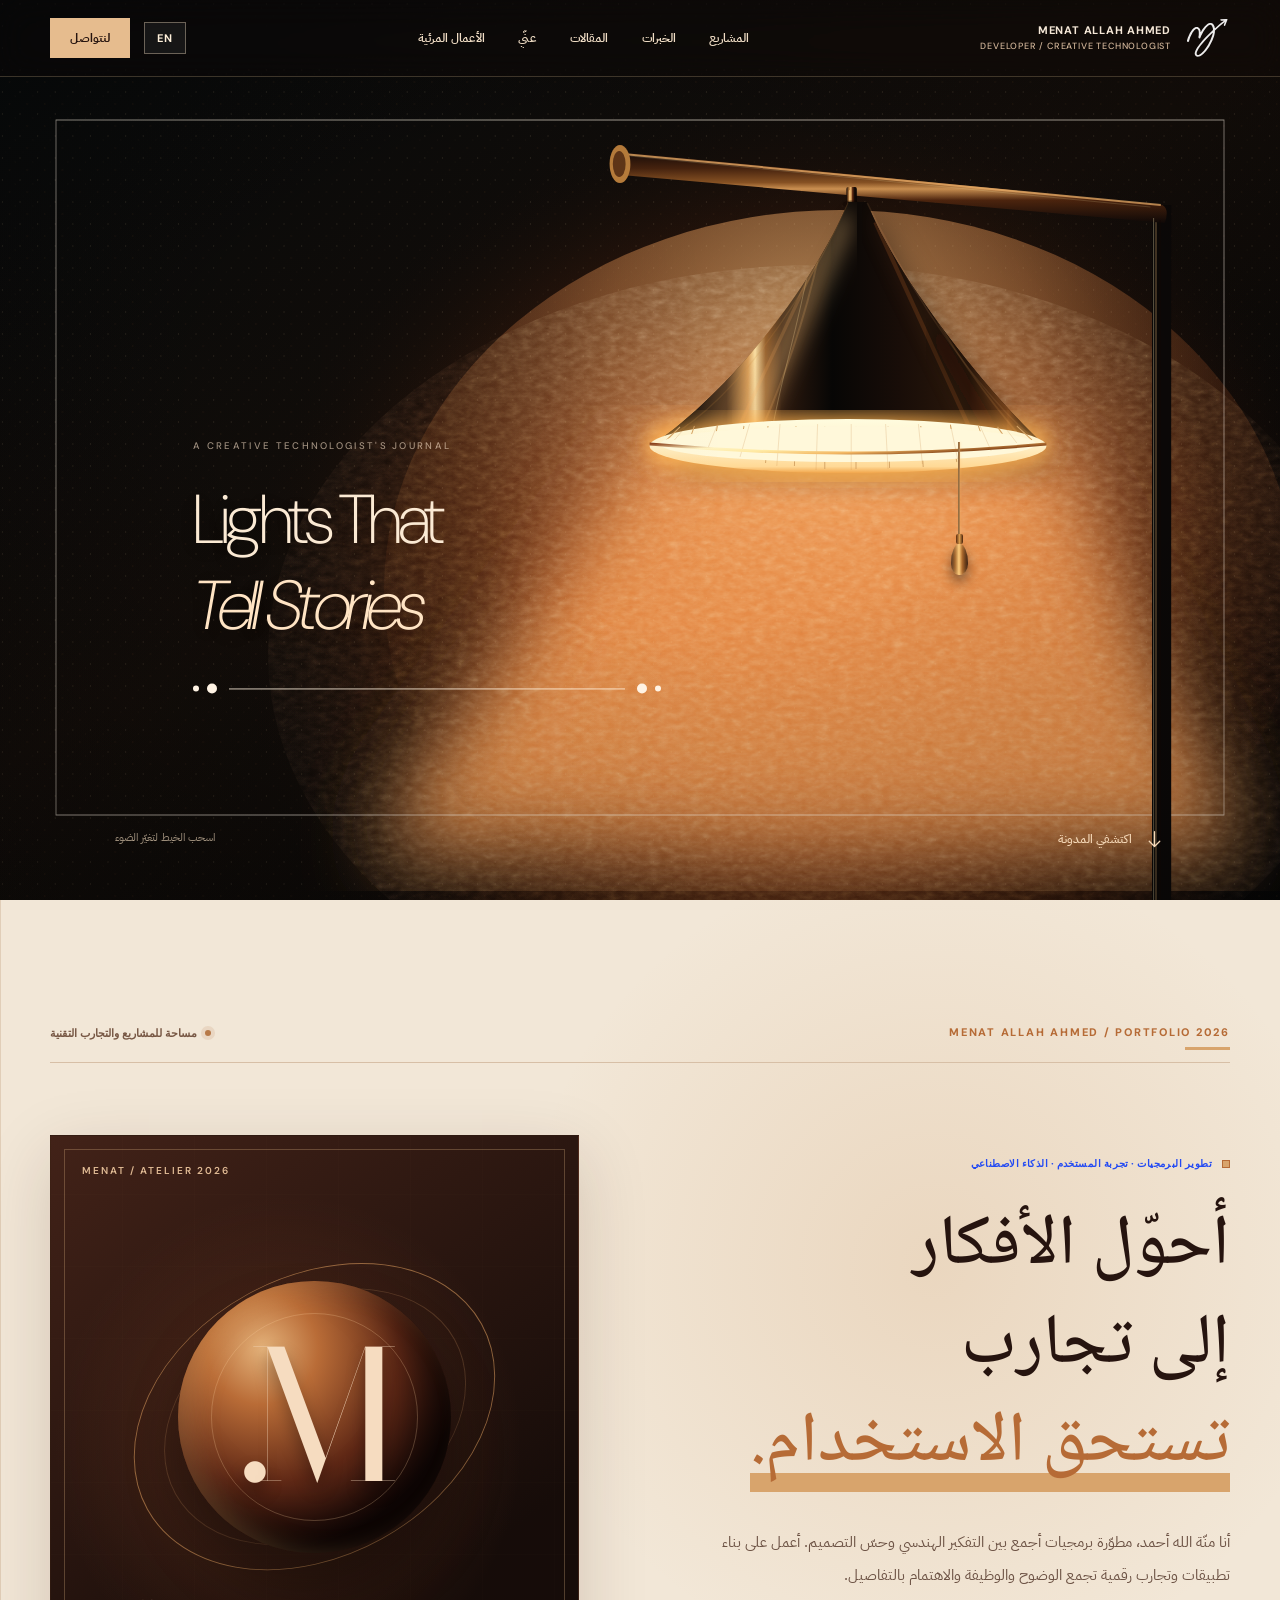
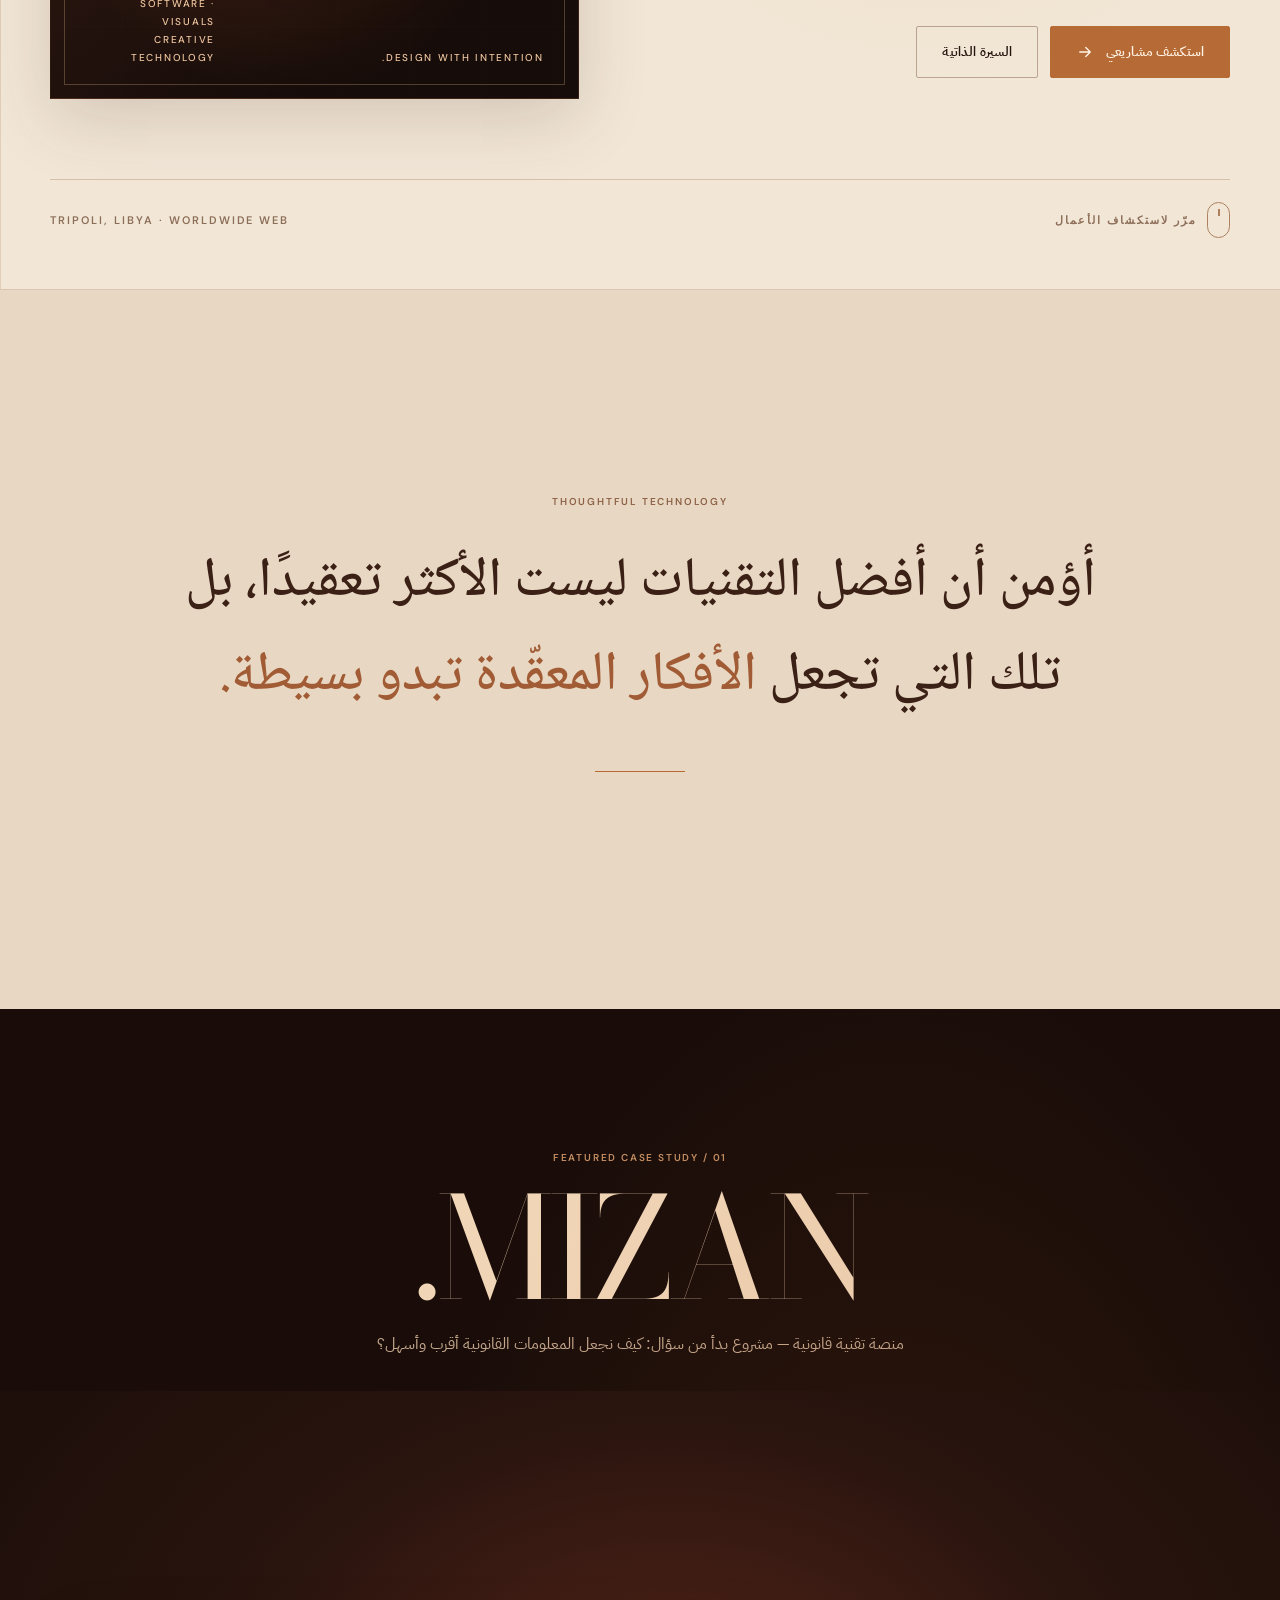
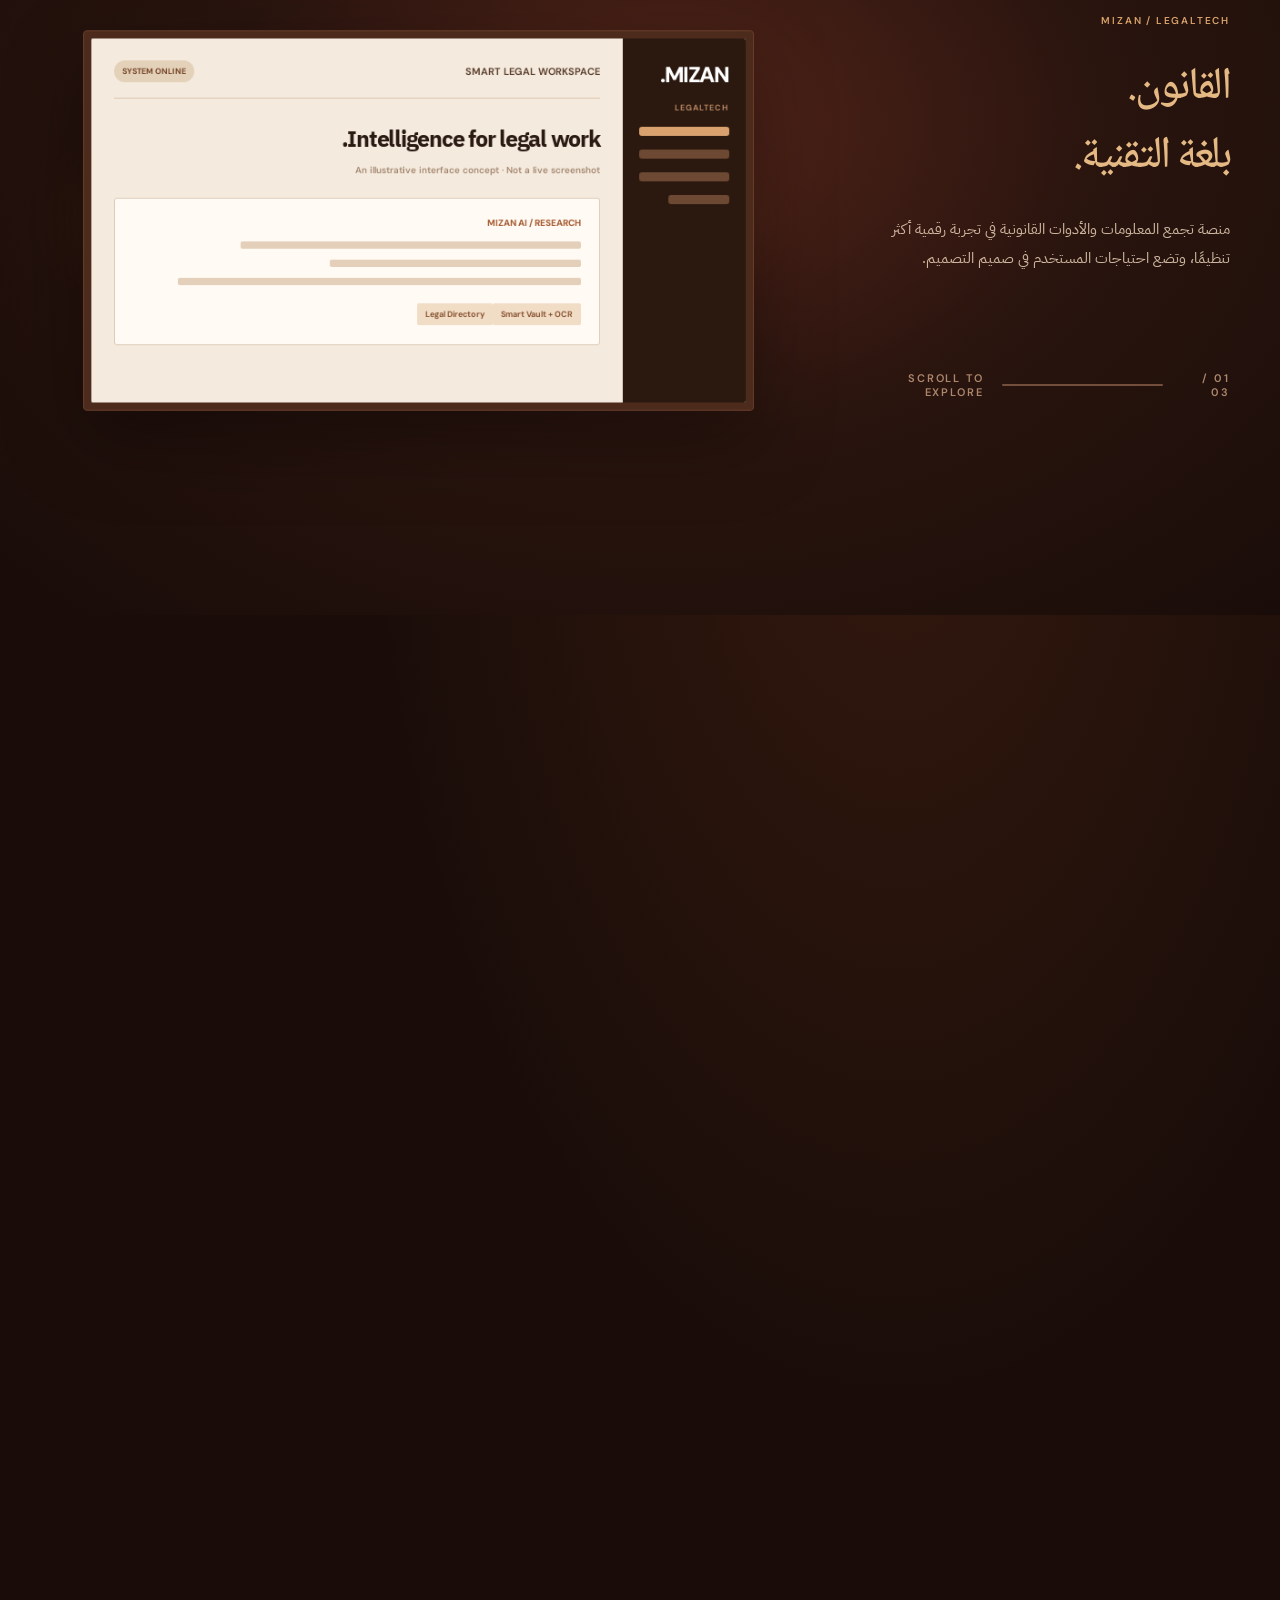
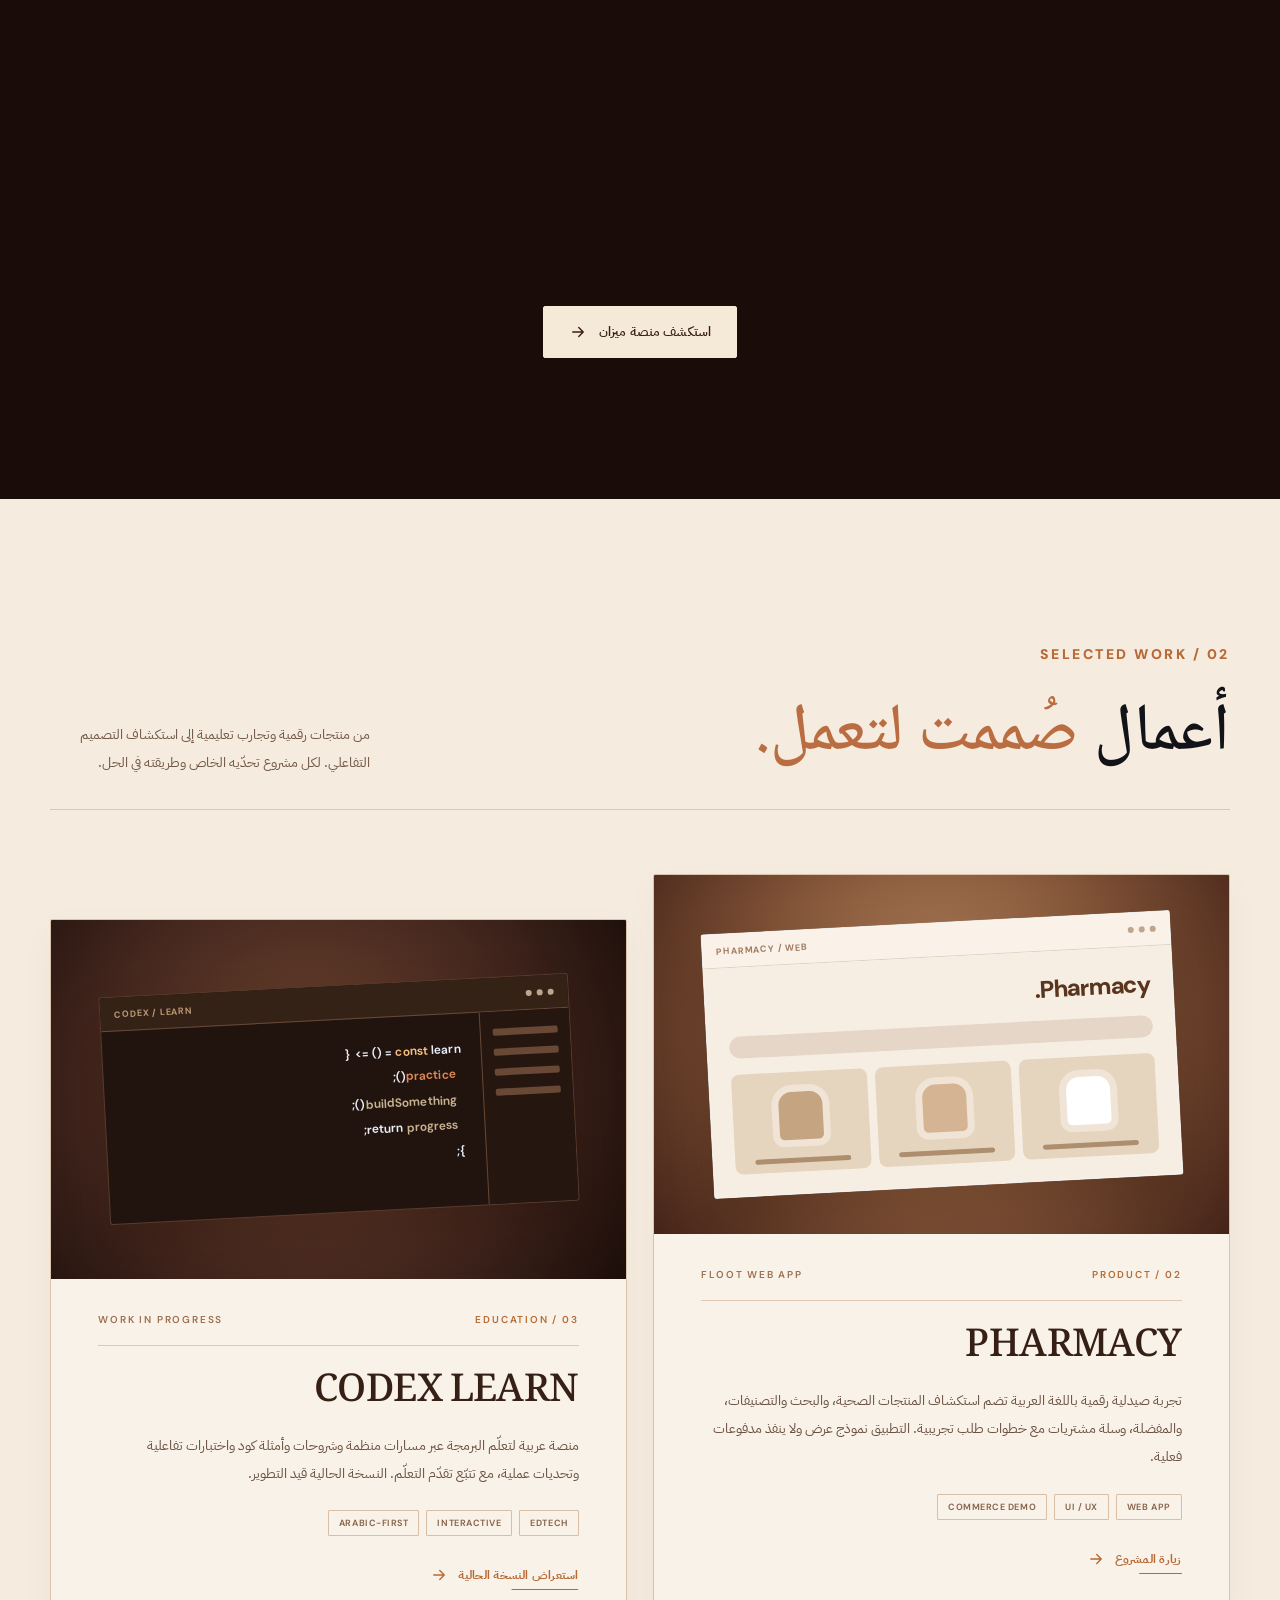
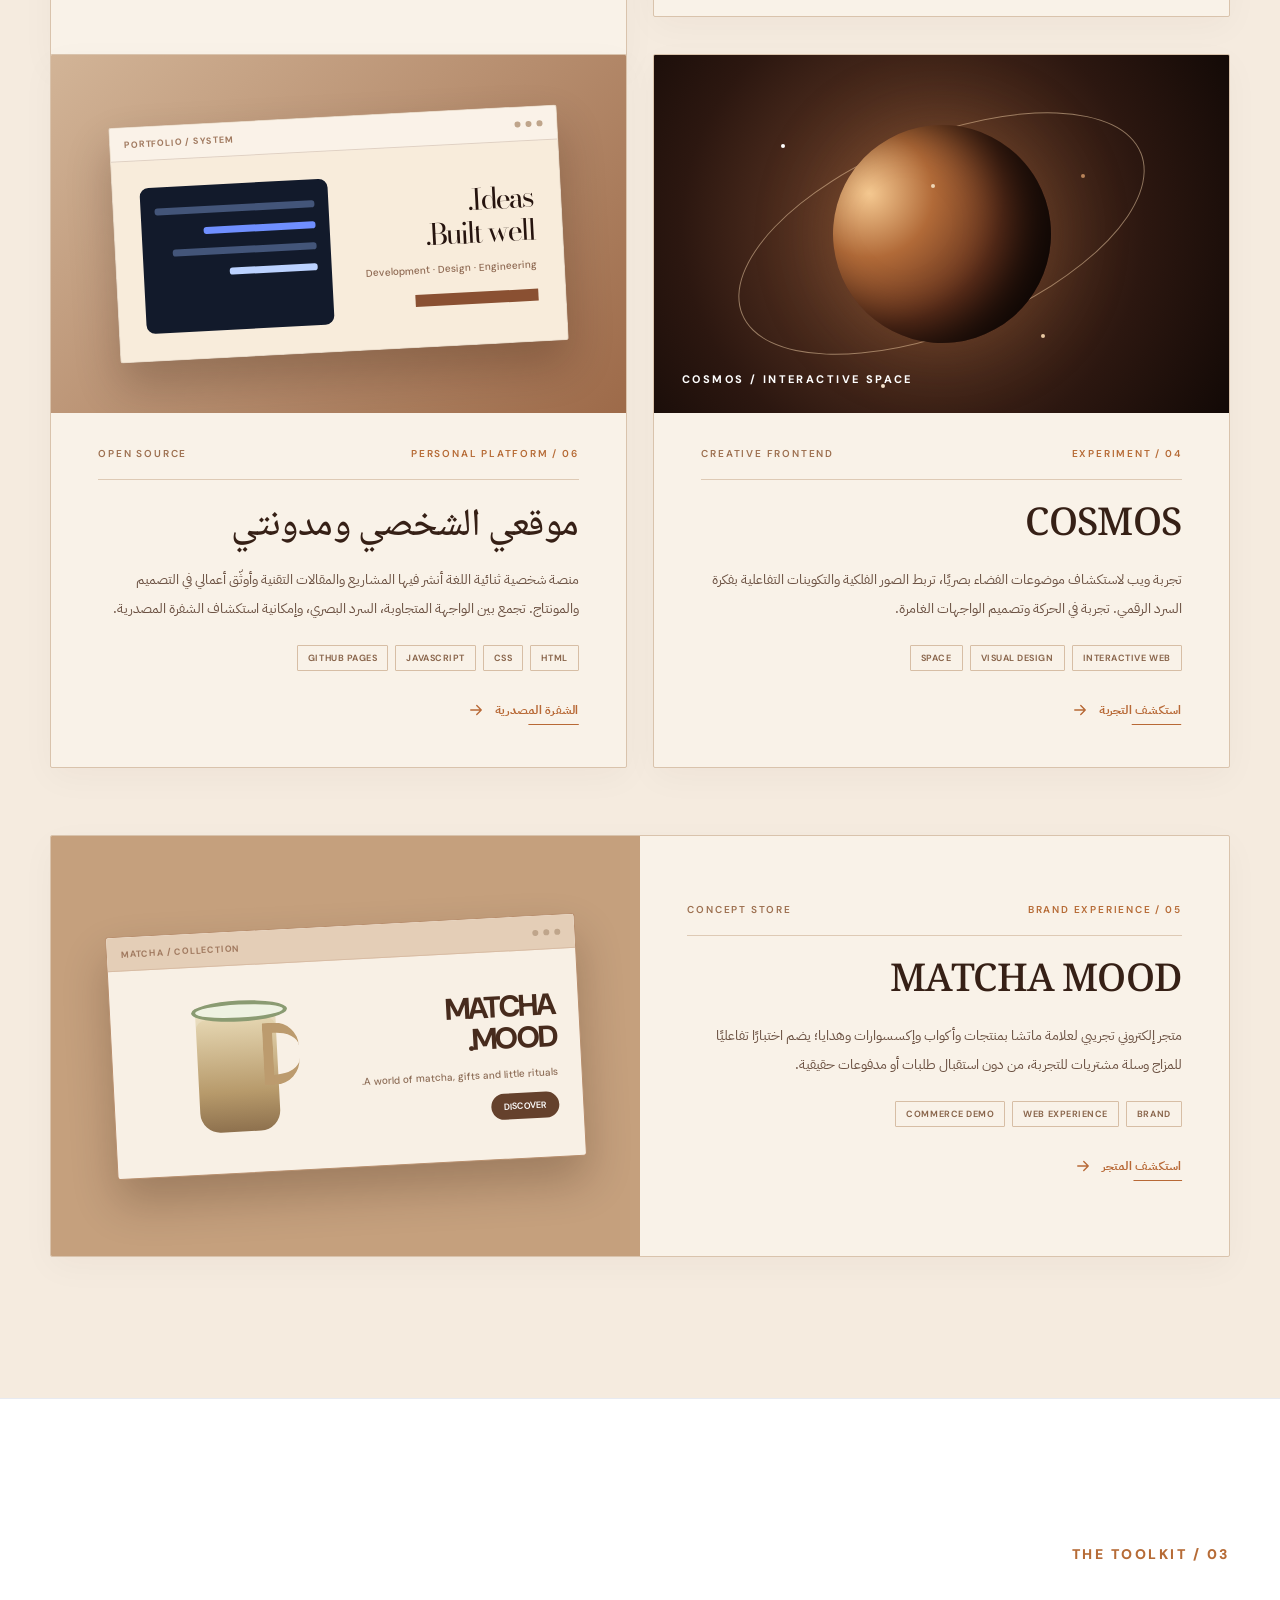
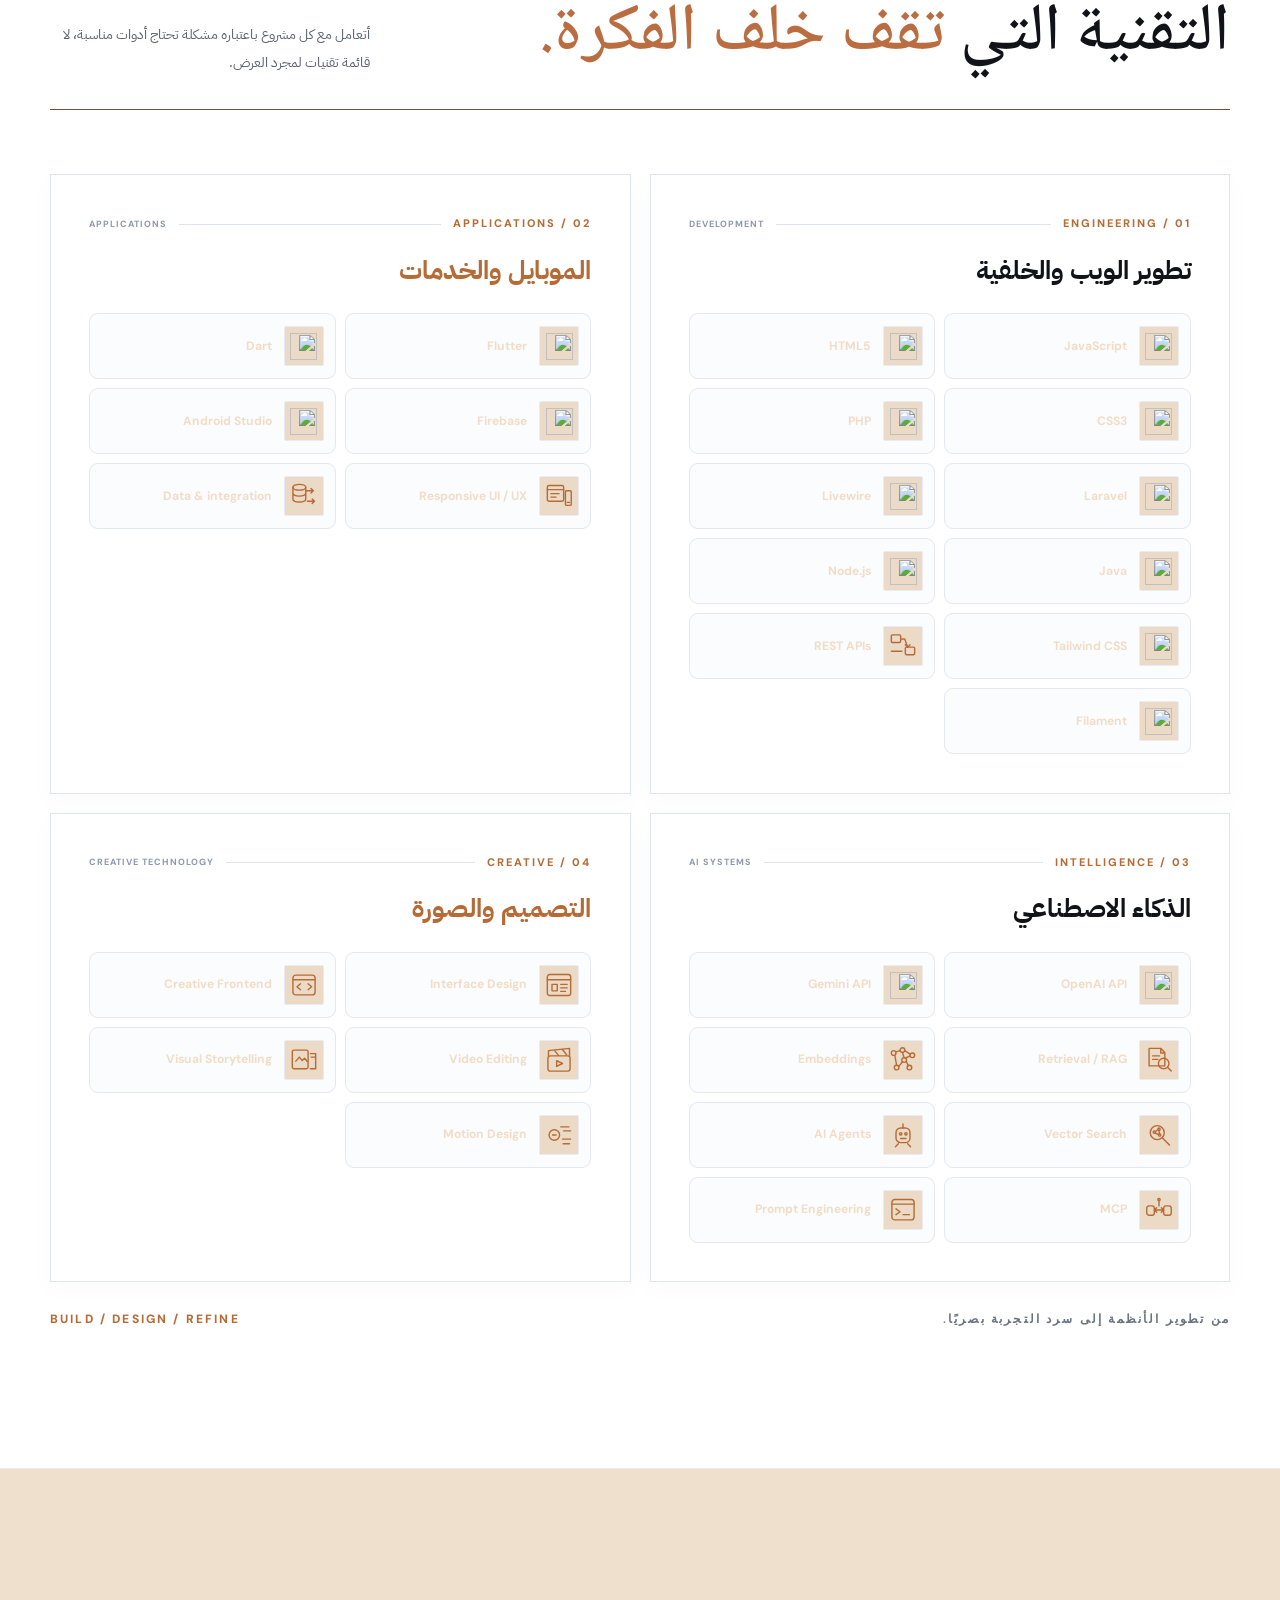
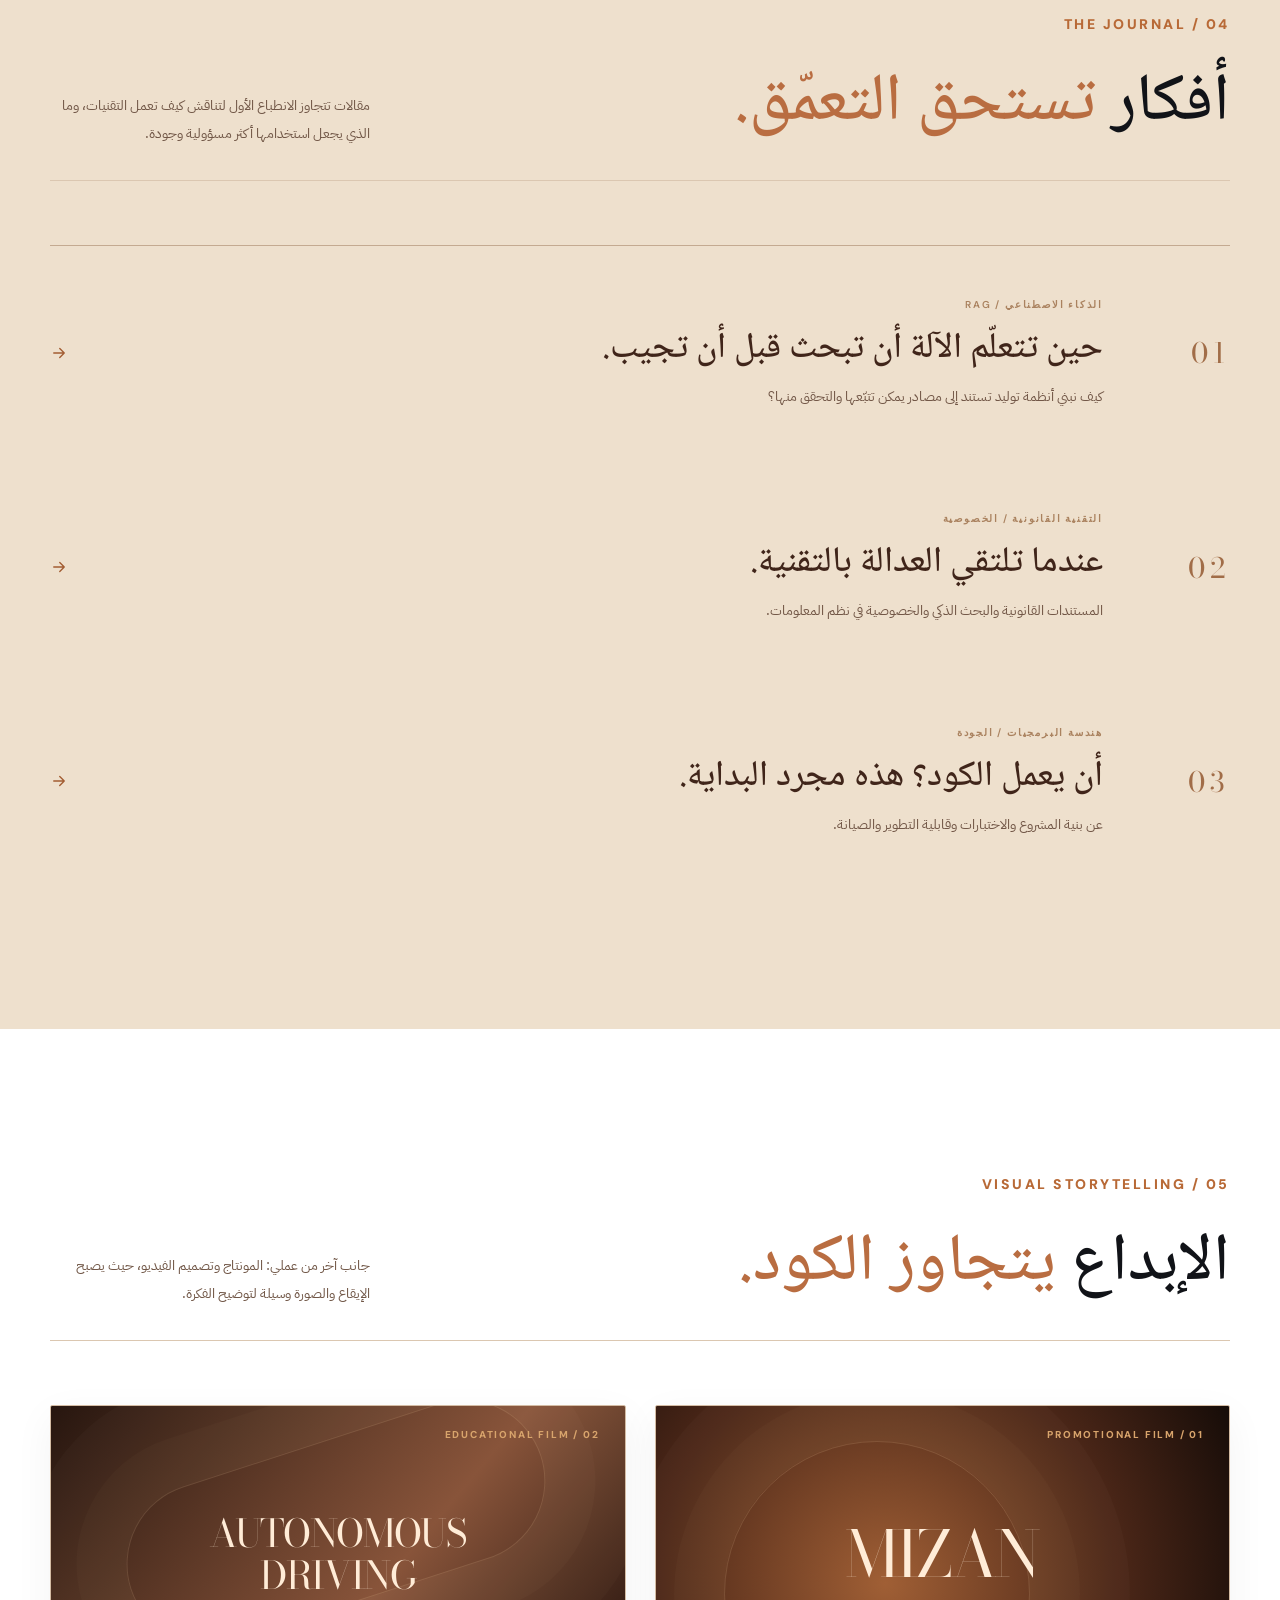
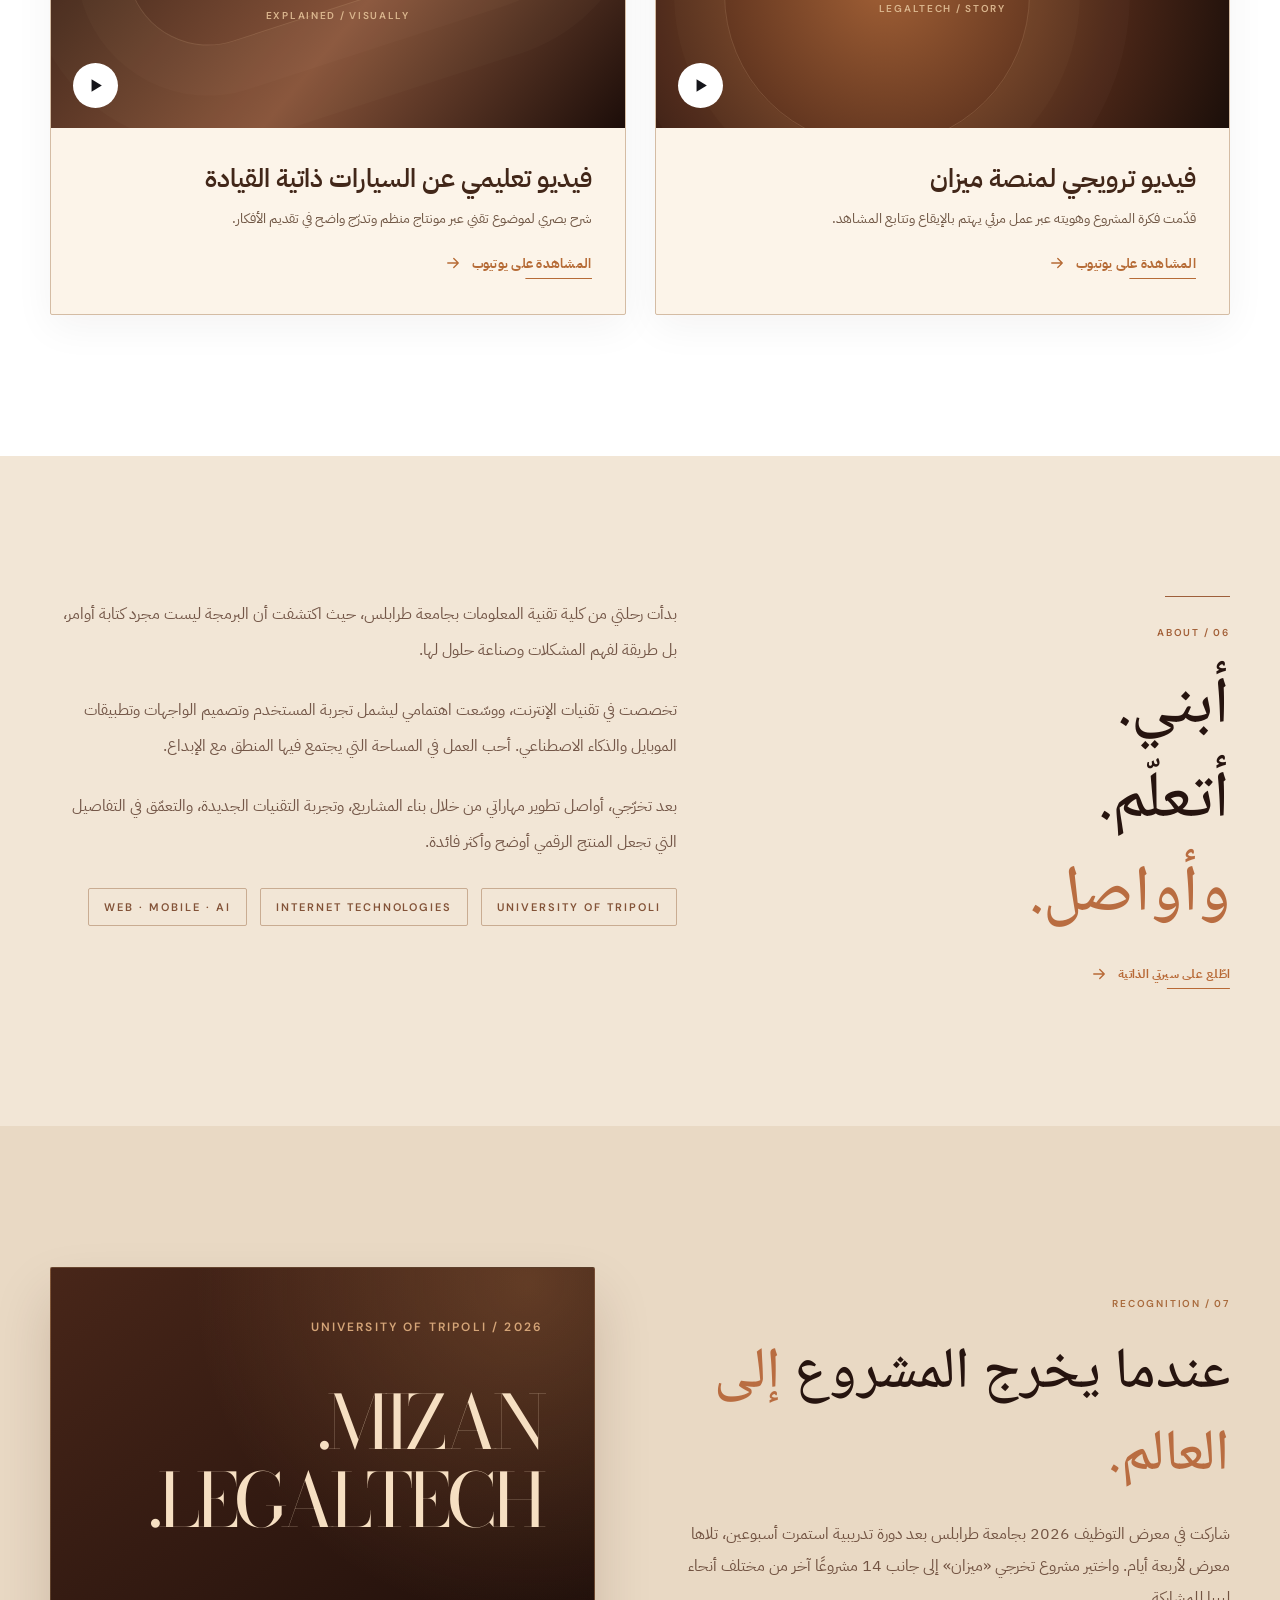
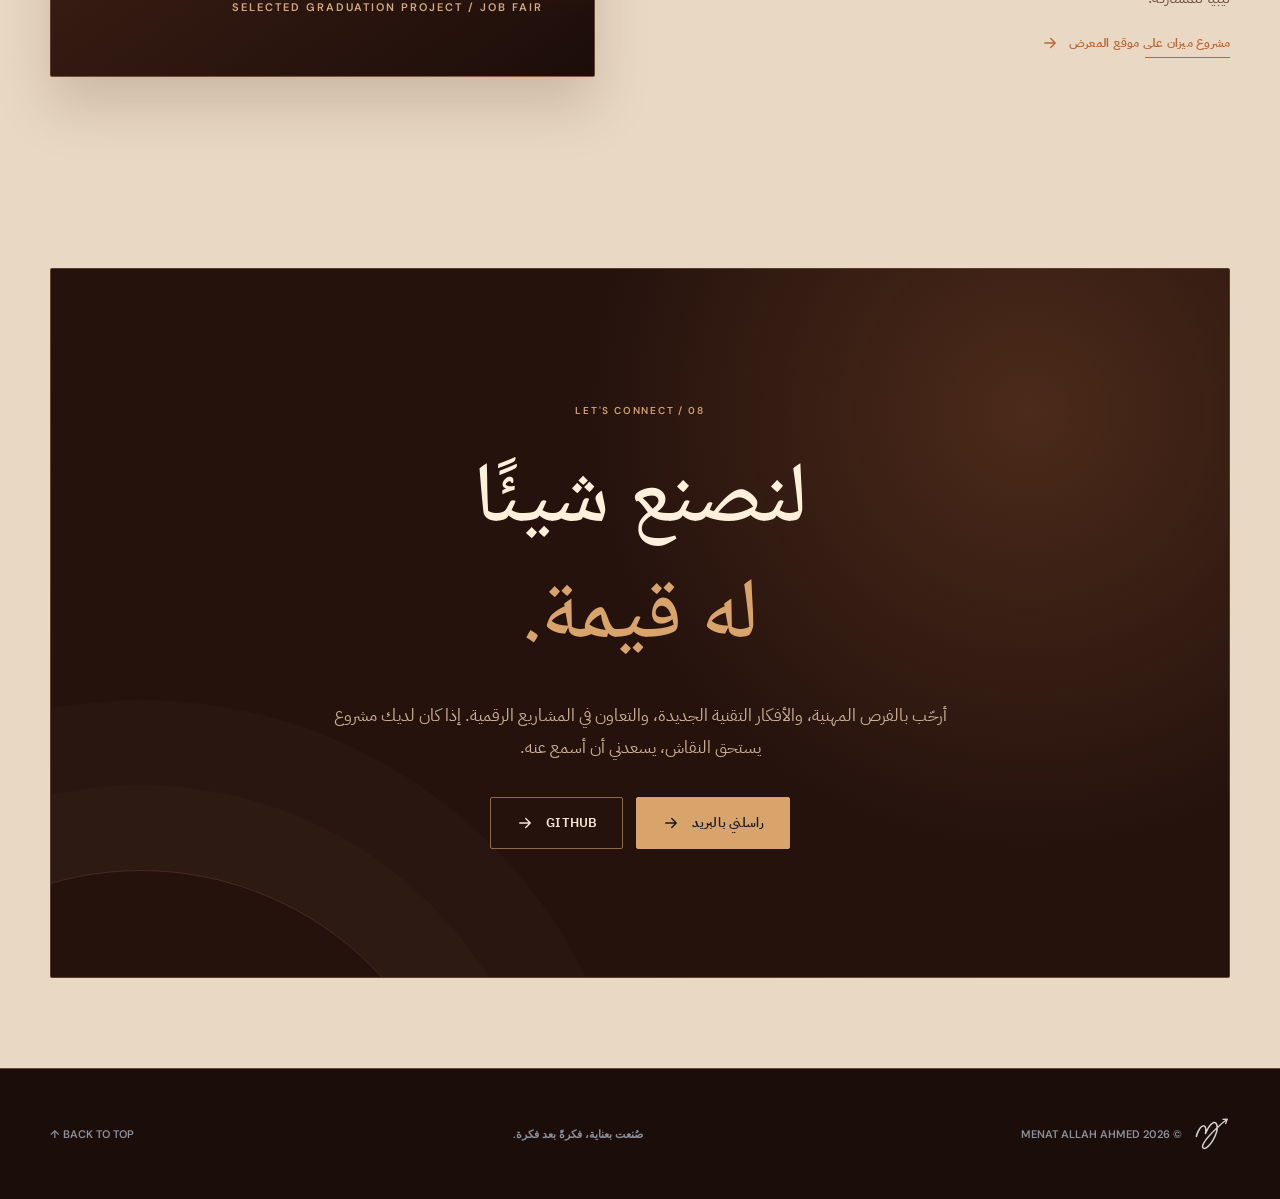
==== commit 768ab209: "Deepen realistic cone silhouette shadows and tone down metallic arm glare" ====
--- a/index.html
+++ b/index.html
@@ -31,7 +31,7 @@
 <linearGradient id="s-bg" x1="0" y1="0" x2=".8" y2="1"><stop stop-color="#06090a"/><stop offset=".52" stop-color="#130d09"/><stop offset="1" stop-color="#040505"/></linearGradient>
 <radialGradient id="s-wall"><stop stop-color="#c67638" stop-opacity=".92"/><stop offset=".34" stop-color="#9c4a1f" stop-opacity=".8"/><stop offset=".7" stop-color="#5d270e" stop-opacity=".37"/><stop offset="1" stop-color="#160b07" stop-opacity="0"/></radialGradient>
 <radialGradient id="s-hot"><stop stop-color="#ffca87" stop-opacity=".8"/><stop offset=".41" stop-color="#ef914e" stop-opacity=".45"/><stop offset="1" stop-color="#7c3010" stop-opacity="0"/></radialGradient>
-<linearGradient id="s-bar" x1="0" y1="0" x2="0" y2="1"><stop stop-color="#150b08"/><stop offset=".23" stop-color="#45220e"/><stop offset=".43" stop-color="#c18a44"/><stop offset=".52" stop-color="#f1b86a"/><stop offset=".68" stop-color="#4e250e"/><stop offset="1" stop-color="#100907"/></linearGradient>
+<linearGradient id="s-bar" x1="0" y1="0" x2="0" y2="1"><stop stop-color="#150b08"/><stop offset=".23" stop-color="#45220e"/><stop offset=".43" stop-color="#865123"/><stop offset=".52" stop-color="#cb9051"/><stop offset=".68" stop-color="#4e250e"/><stop offset="1" stop-color="#100907"/></linearGradient>
 <linearGradient id="s-post"><stop stop-color="#120907"/><stop offset=".25" stop-color="#b37537"/><stop offset=".43" stop-color="#f2bf76"/><stop offset=".59" stop-color="#5d2a12"/><stop offset=".78" stop-color="#180c07"/><stop offset="1" stop-color="#070504"/></linearGradient>
 <linearGradient id="s-cone"><stop stop-color="#080605"/><stop offset=".16" stop-color="#261305"/><stop offset=".3" stop-color="#ad6f30"/><stop offset=".36" stop-color="#edab5d"/><stop offset=".44" stop-color="#4c230e"/><stop offset=".58" stop-color="#140906"/><stop offset=".79" stop-color="#1a0d05"/><stop offset=".94" stop-color="#42220c"/><stop offset="1" stop-color="#090604"/></linearGradient>
 <radialGradient id="s-inside"><stop stop-color="#fffbe7"/><stop offset=".47" stop-color="#ffebbc"/><stop offset=".83" stop-color="#ffce77"/><stop offset="1" stop-color="#e88e31"/></radialGradient>
@@ -79,7 +79,7 @@
 
 <!-- Satin-bronze conical shade with shaped specular highlights -->
 <ellipse class="s-illumination" cx="1060" cy="444" rx="253" ry="36" fill="#ffb15a" filter="url(#s-smudge)" opacity=".66"/>
-<path d="M1060 202 C1026 271 920 389 815 445 Q1060 461 1305 445 C1215 377 1108 259 1084 202 Z" fill="url(#s-cone)"/>
+<path d="M1060 202 C1026 271 920 389 815 445 Q1060 461 1305 445 C1215 377 1108 259 1084 202 Z" fill="#080504" opacity=".37" transform="translate(18 21)" filter="url(#s-soft-bloom)"/><path d="M1060 202 C1026 271 920 389 815 445 Q1060 461 1305 445 C1215 377 1108 259 1084 202 Z" fill="url(#s-cone)"/>
 <path d="M1060 202 C1026 271 920 389 815 445 Q1060 461 1305 445 C1215 377 1108 259 1084 202 Z" fill="url(#s-brushed-metal)" opacity=".84" class="s-metal"/>
 <g clip-path="url(#s-shade-clip)" class="s-metal">
 <path d="M1004 222 C979 301 923 398 875 457" fill="none" stroke="#f2ac62" stroke-width="31" opacity=".20" filter="url(#s-soft-bloom)"/>
@@ -112,7 +112,7 @@
 <linearGradient id="m-bg" x1="0" y1="0" x2=".8" y2="1"><stop stop-color="#06090a"/><stop offset=".52" stop-color="#130d09"/><stop offset="1" stop-color="#040505"/></linearGradient>
 <radialGradient id="m-wall"><stop stop-color="#c67638" stop-opacity=".92"/><stop offset=".34" stop-color="#9c4a1f" stop-opacity=".8"/><stop offset=".7" stop-color="#5d270e" stop-opacity=".37"/><stop offset="1" stop-color="#160b07" stop-opacity="0"/></radialGradient>
 <radialGradient id="m-hot"><stop stop-color="#ffca87" stop-opacity=".8"/><stop offset=".41" stop-color="#ef914e" stop-opacity=".45"/><stop offset="1" stop-color="#7c3010" stop-opacity="0"/></radialGradient>
-<linearGradient id="m-bar" x1="0" y1="0" x2="0" y2="1"><stop stop-color="#150b08"/><stop offset=".23" stop-color="#45220e"/><stop offset=".43" stop-color="#c18a44"/><stop offset=".52" stop-color="#f1b86a"/><stop offset=".68" stop-color="#4e250e"/><stop offset="1" stop-color="#100907"/></linearGradient>
+<linearGradient id="m-bar" x1="0" y1="0" x2="0" y2="1"><stop stop-color="#150b08"/><stop offset=".23" stop-color="#45220e"/><stop offset=".43" stop-color="#865123"/><stop offset=".52" stop-color="#cb9051"/><stop offset=".68" stop-color="#4e250e"/><stop offset="1" stop-color="#100907"/></linearGradient>
 <linearGradient id="m-post"><stop stop-color="#120907"/><stop offset=".25" stop-color="#b37537"/><stop offset=".43" stop-color="#f2bf76"/><stop offset=".59" stop-color="#5d2a12"/><stop offset=".78" stop-color="#180c07"/><stop offset="1" stop-color="#070504"/></linearGradient>
 <linearGradient id="m-cone"><stop stop-color="#080605"/><stop offset=".16" stop-color="#261305"/><stop offset=".3" stop-color="#ad6f30"/><stop offset=".36" stop-color="#edab5d"/><stop offset=".44" stop-color="#4c230e"/><stop offset=".58" stop-color="#140906"/><stop offset=".79" stop-color="#1a0d05"/><stop offset=".94" stop-color="#42220c"/><stop offset="1" stop-color="#090604"/></linearGradient>
 <radialGradient id="m-inside"><stop stop-color="#fffbe7"/><stop offset=".47" stop-color="#ffebbc"/><stop offset=".83" stop-color="#ffce77"/><stop offset="1" stop-color="#e88e31"/></radialGradient>
@@ -155,7 +155,7 @@
 <ellipse cx="384" cy="212" rx="10" ry="3.5" fill="#130805" opacity=".5"/>
 
 <ellipse class="s-illumination" cx="379" cy="452" rx="198" ry="34" fill="#ffb963" filter="url(#m-smudge)" opacity=".73"/>
-<path d="M379 212 C345 289 260 390 178 449 Q379 466 585 449 C502 377 416 279 395 212Z" fill="url(#m-cone)"/>
+<path d="M379 212 C345 289 260 390 178 449 Q379 466 585 449 C502 377 416 279 395 212Z" fill="#090604" opacity=".34" transform="translate(13 16)" filter="url(#m-soft-bloom)"/><path d="M379 212 C345 289 260 390 178 449 Q379 466 585 449 C502 377 416 279 395 212Z" fill="url(#m-cone)"/>
 <path d="M379 212 C345 289 260 390 178 449 Q379 466 585 449 C502 377 416 279 395 212Z" fill="url(#m-brushed-metal)" opacity=".84" class="s-metal"/>
 <g clip-path="url(#m-shade-shape)" class="s-metal">
 <path d="M358 223 C321 323 266 400 233 457" fill="none" stroke="#f8bd6d" stroke-width="24" opacity=".18" filter="url(#m-soft-bloom)"/>
--- a/assets/lamp-intro.css
+++ b/assets/lamp-intro.css
@@ -51,3 +51,26 @@
 @media(max-width:390px){.lamp-vector-intro .lamp-title{font-size:clamp(38px,11.3vw,51px)!important}.lamp-vector-intro .lamp-title-block{top:63.5%}}
 @media(max-height:590px) and (min-width:701px){.lamp-vector-intro .lamp-title-block{top:58%}.lamp-vector-intro .lamp-title{font-size:clamp(40px,5vw,70px)!important}.lamp-vector-intro .lamp-kicker{margin-bottom:10px}.lamp-vector-intro .lamp-title-rule{margin-top:14px}.lamp-vector-intro .lamp-cord-string{height:calc(65px + var(--cord-travel))}}
 @media(prefers-reduced-motion:reduce){.lamp-vector-intro *{transition:none!important;animation:none!important}}
+
+
+/* Real-material lighting response: metal stays visible, opal diffuser goes dark. */
+.lamp-vector-intro .s-metal{
+  opacity:1;transition:opacity .96s cubic-bezier(.2,.73,.25,1);
+}
+.lamp-vector-intro .s-liner{
+  transition:opacity 1.1s cubic-bezier(.22,.76,.24,1);
+}
+.lamp-vector-intro[data-lit="false"] .s-metal{opacity:.33}
+.lamp-vector-intro[data-lit="false"] .s-liner{opacity:.022}
+.lamp-vector-intro[data-lit="false"] .lamp-title-block{opacity:.53}
+.lamp-vector-intro .lamp-story-art:after{
+  background:linear-gradient(90deg,rgba(4,5,5,.06) 0%,transparent 58%),
+    radial-gradient(ellipse 85% 72% at 52% 44%,transparent 35%,rgba(1,2,3,.25) 100%);
+  transition:background-color .9s ease,opacity .9s ease;
+}
+.lamp-vector-intro[data-lit="false"] .lamp-story-art:after{
+  background:rgba(3,3,3,.38);
+}
+@media(prefers-reduced-motion:reduce){
+  .lamp-vector-intro .s-illumination,.lamp-vector-intro .s-metal,.lamp-vector-intro .s-liner{transition:none!important}
+}
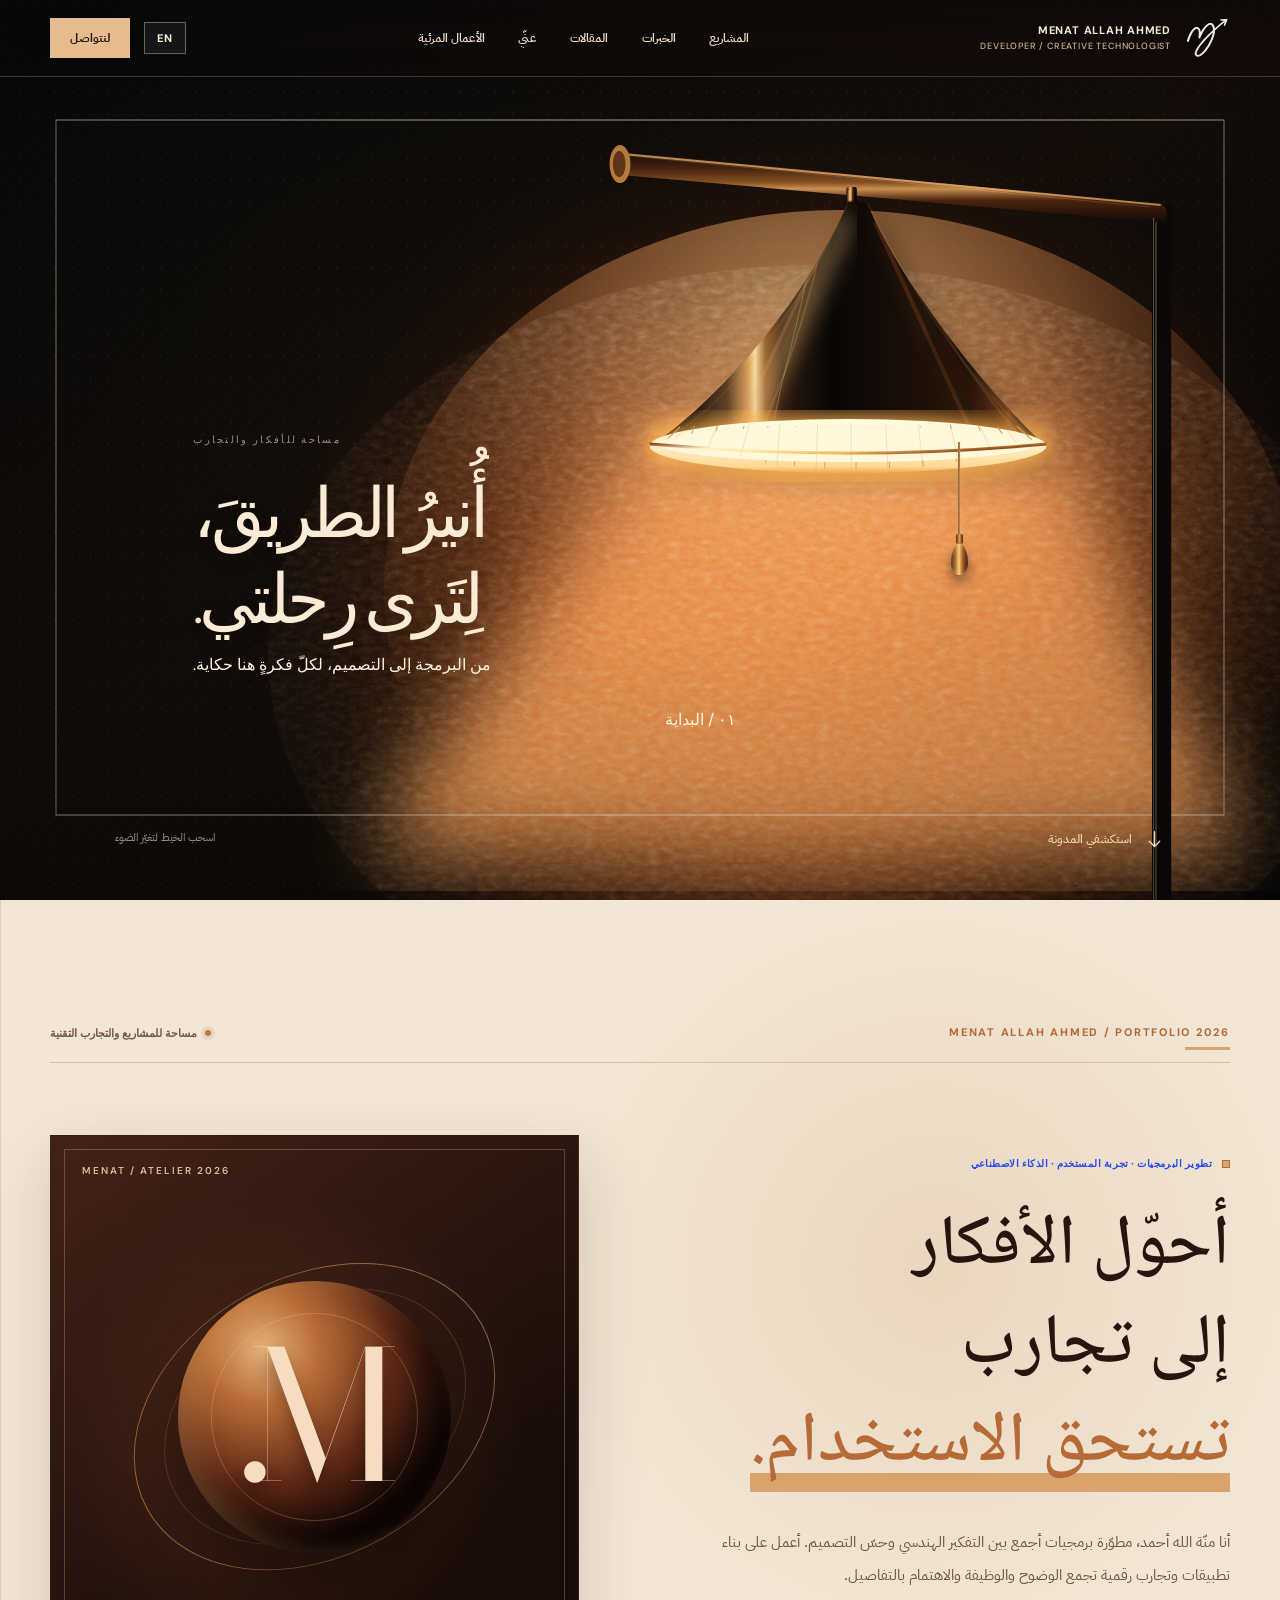
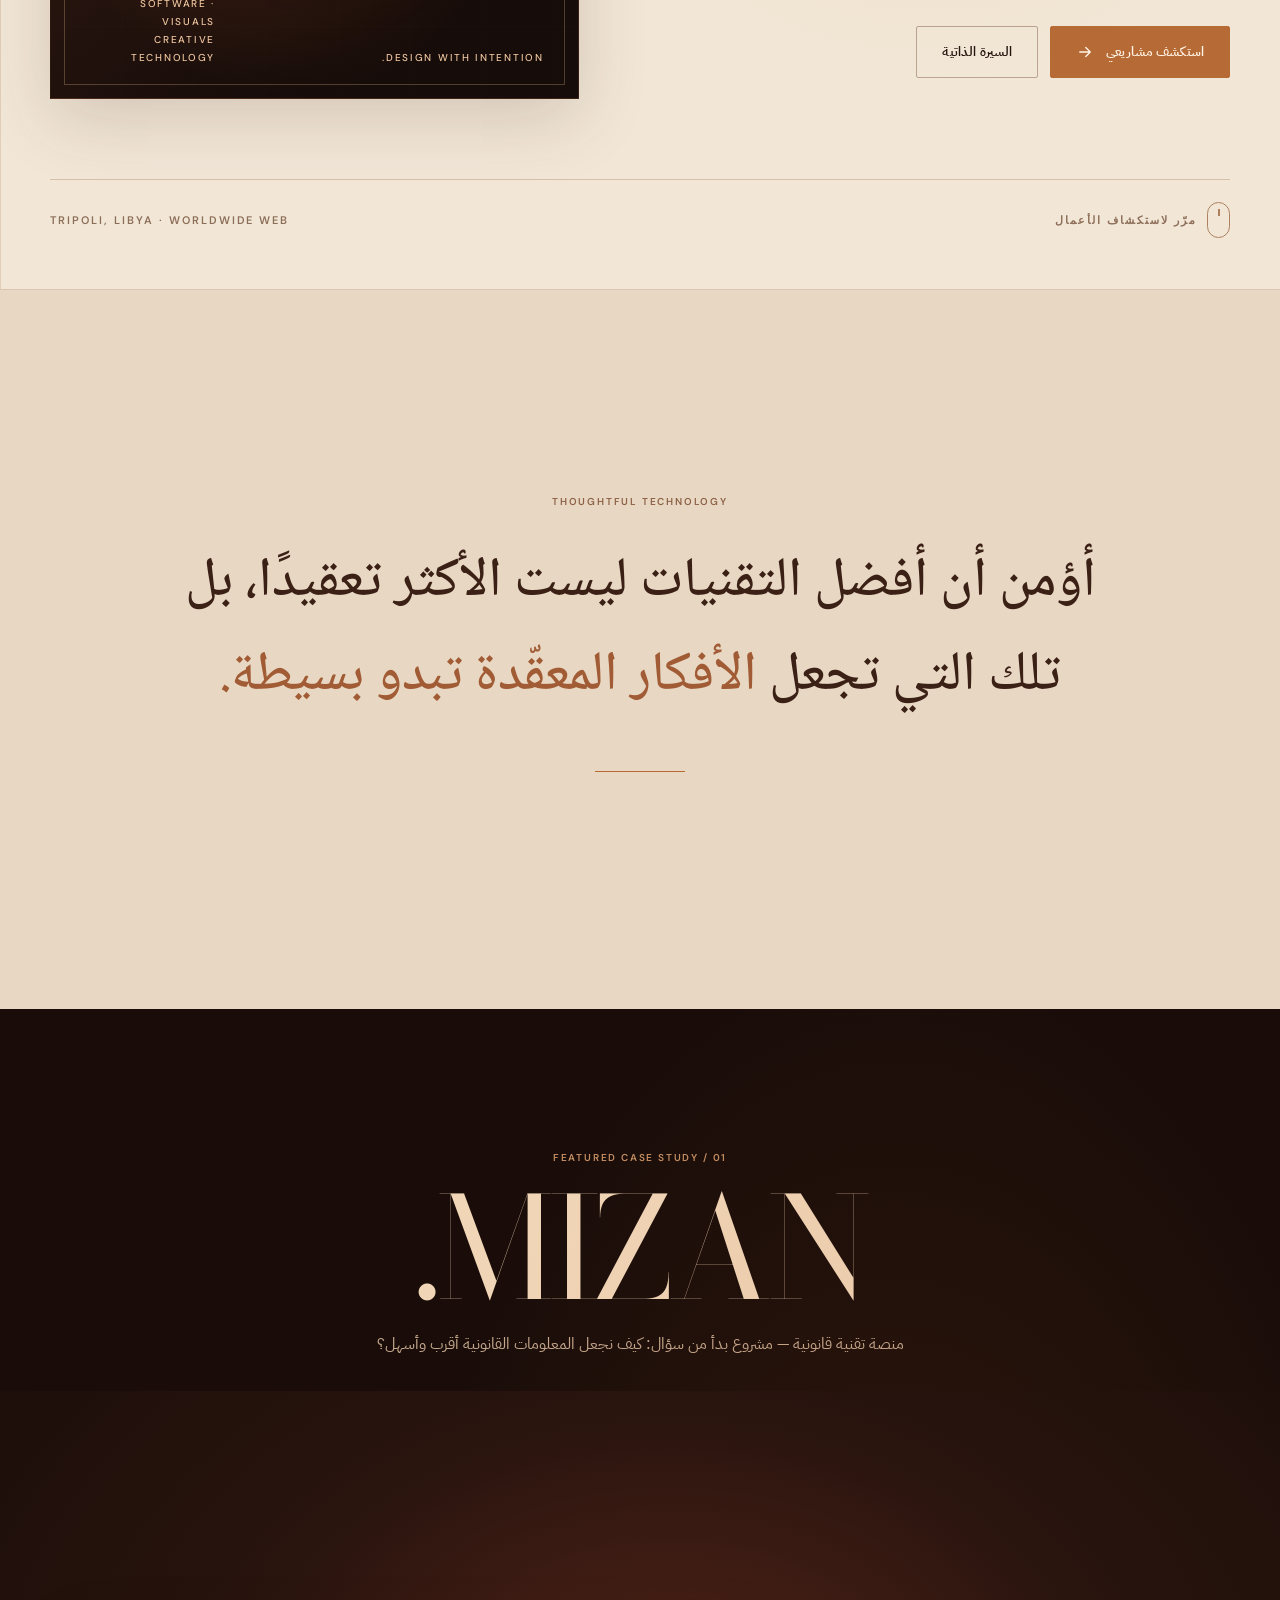
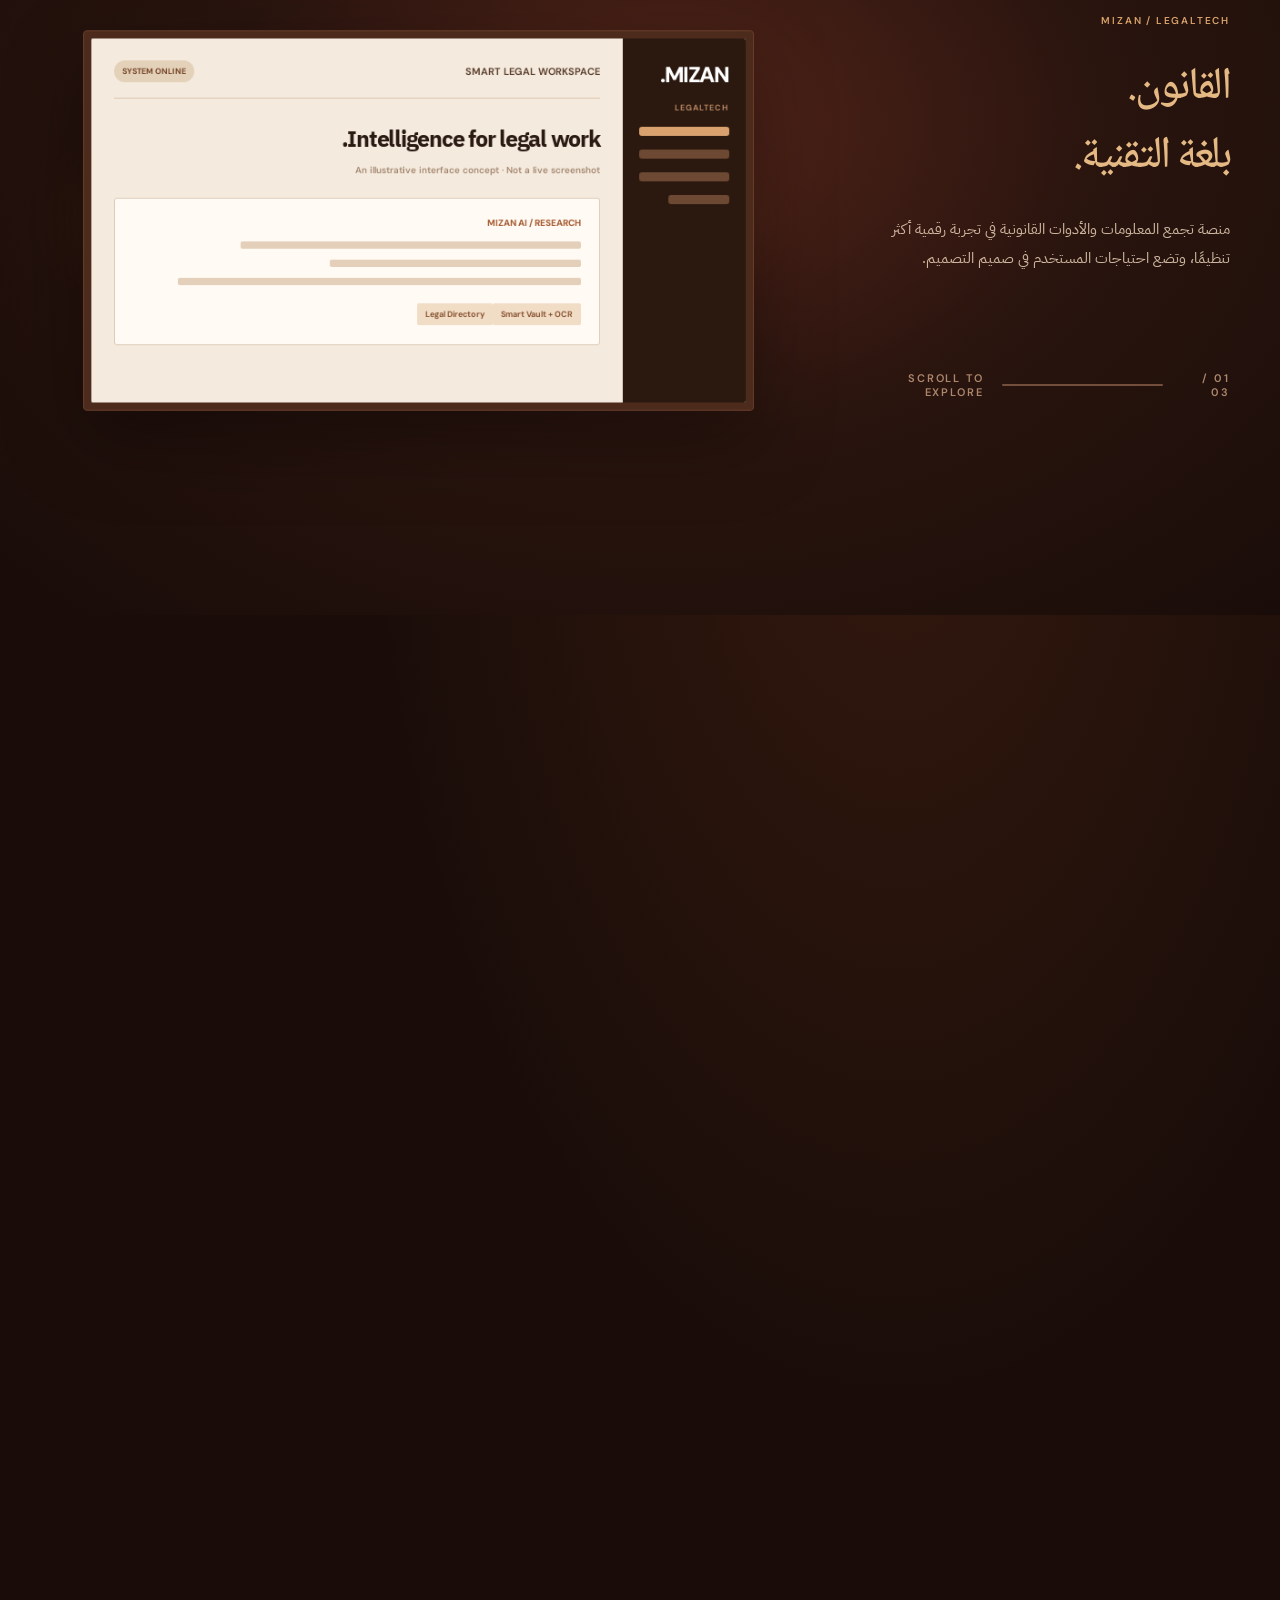
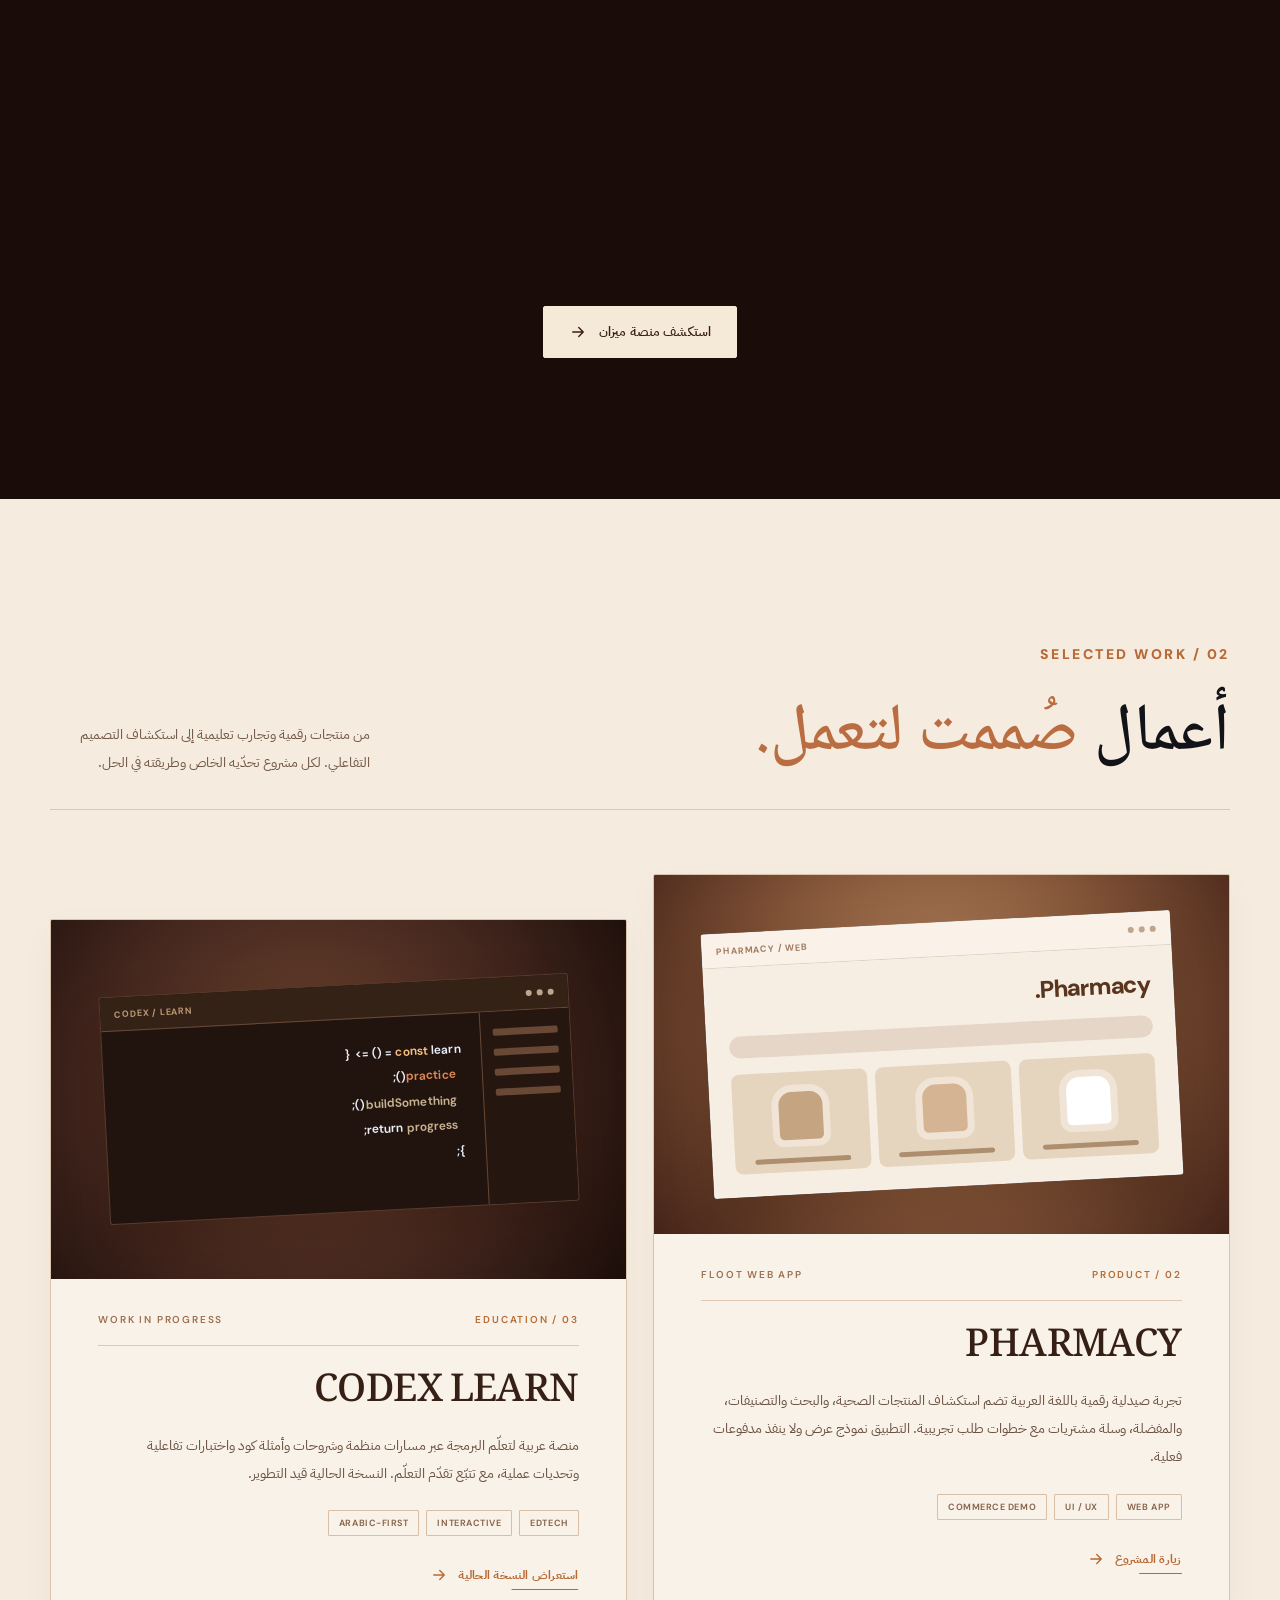
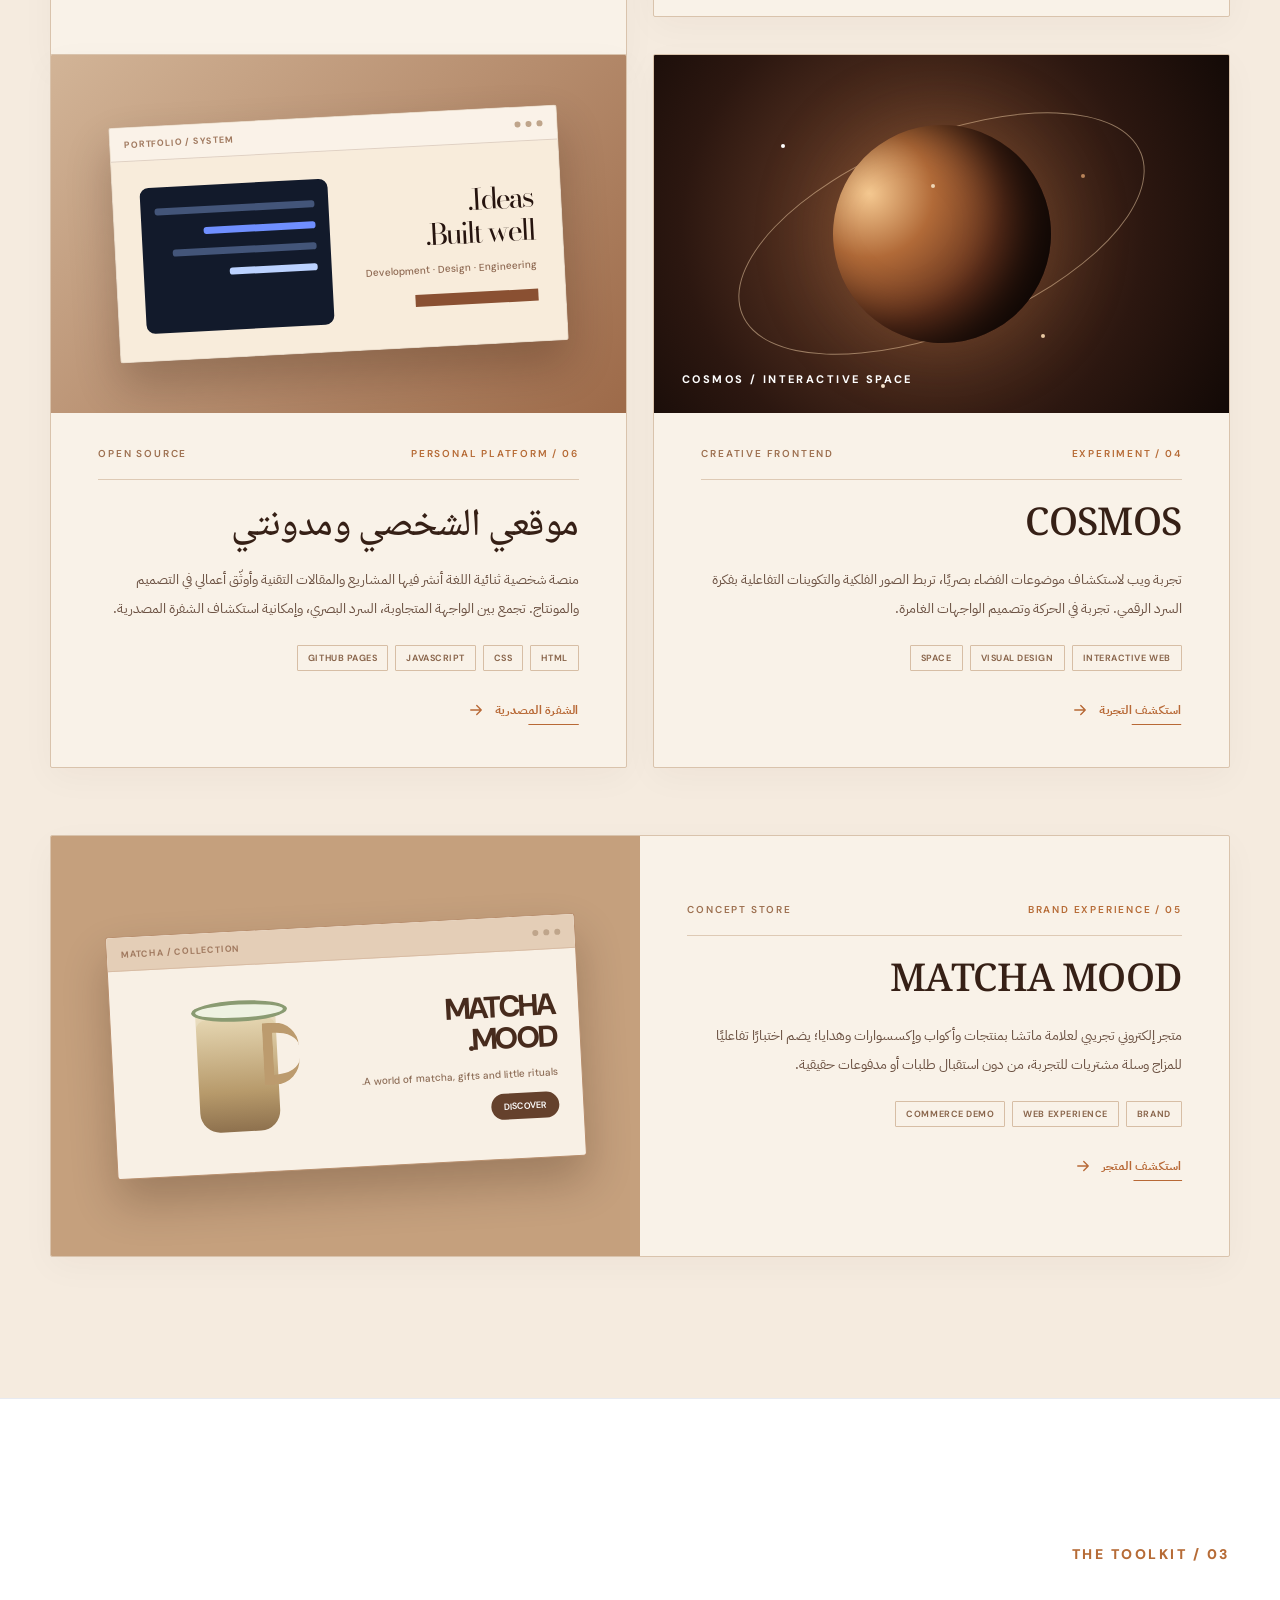
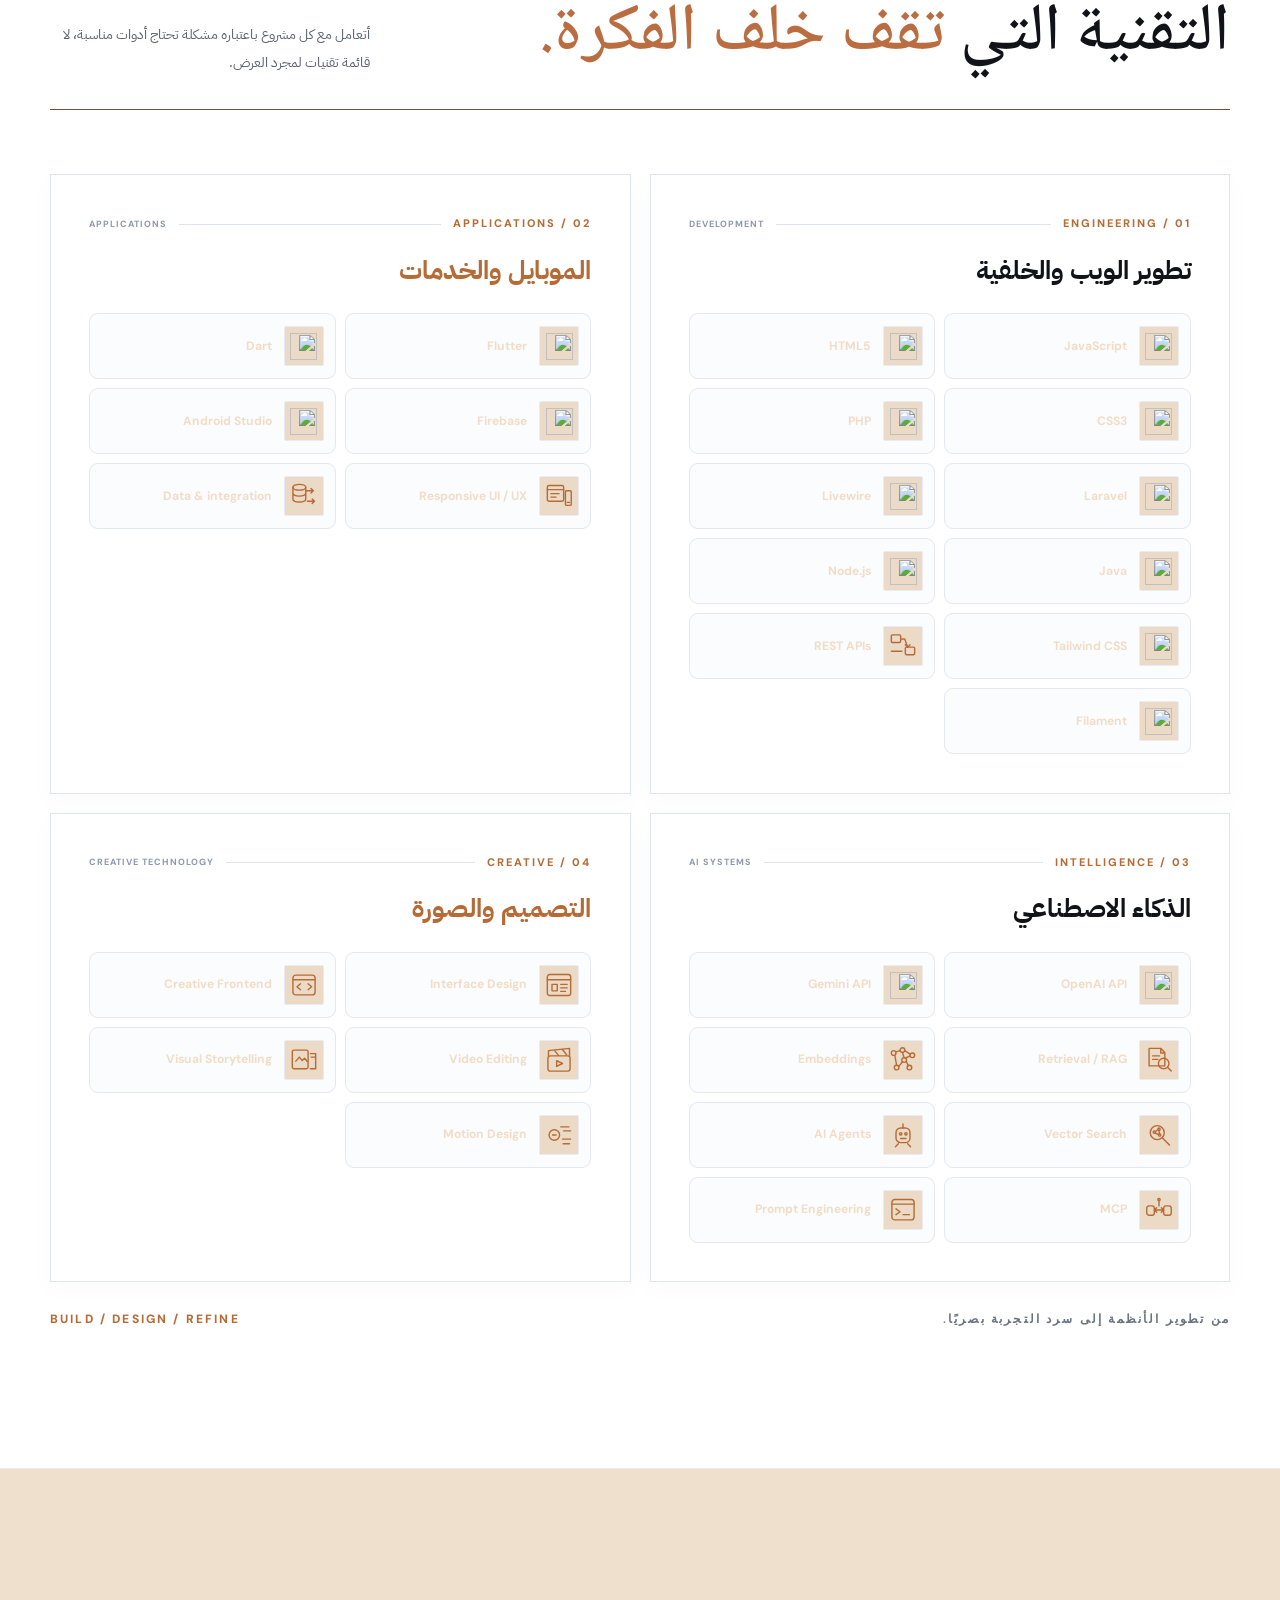
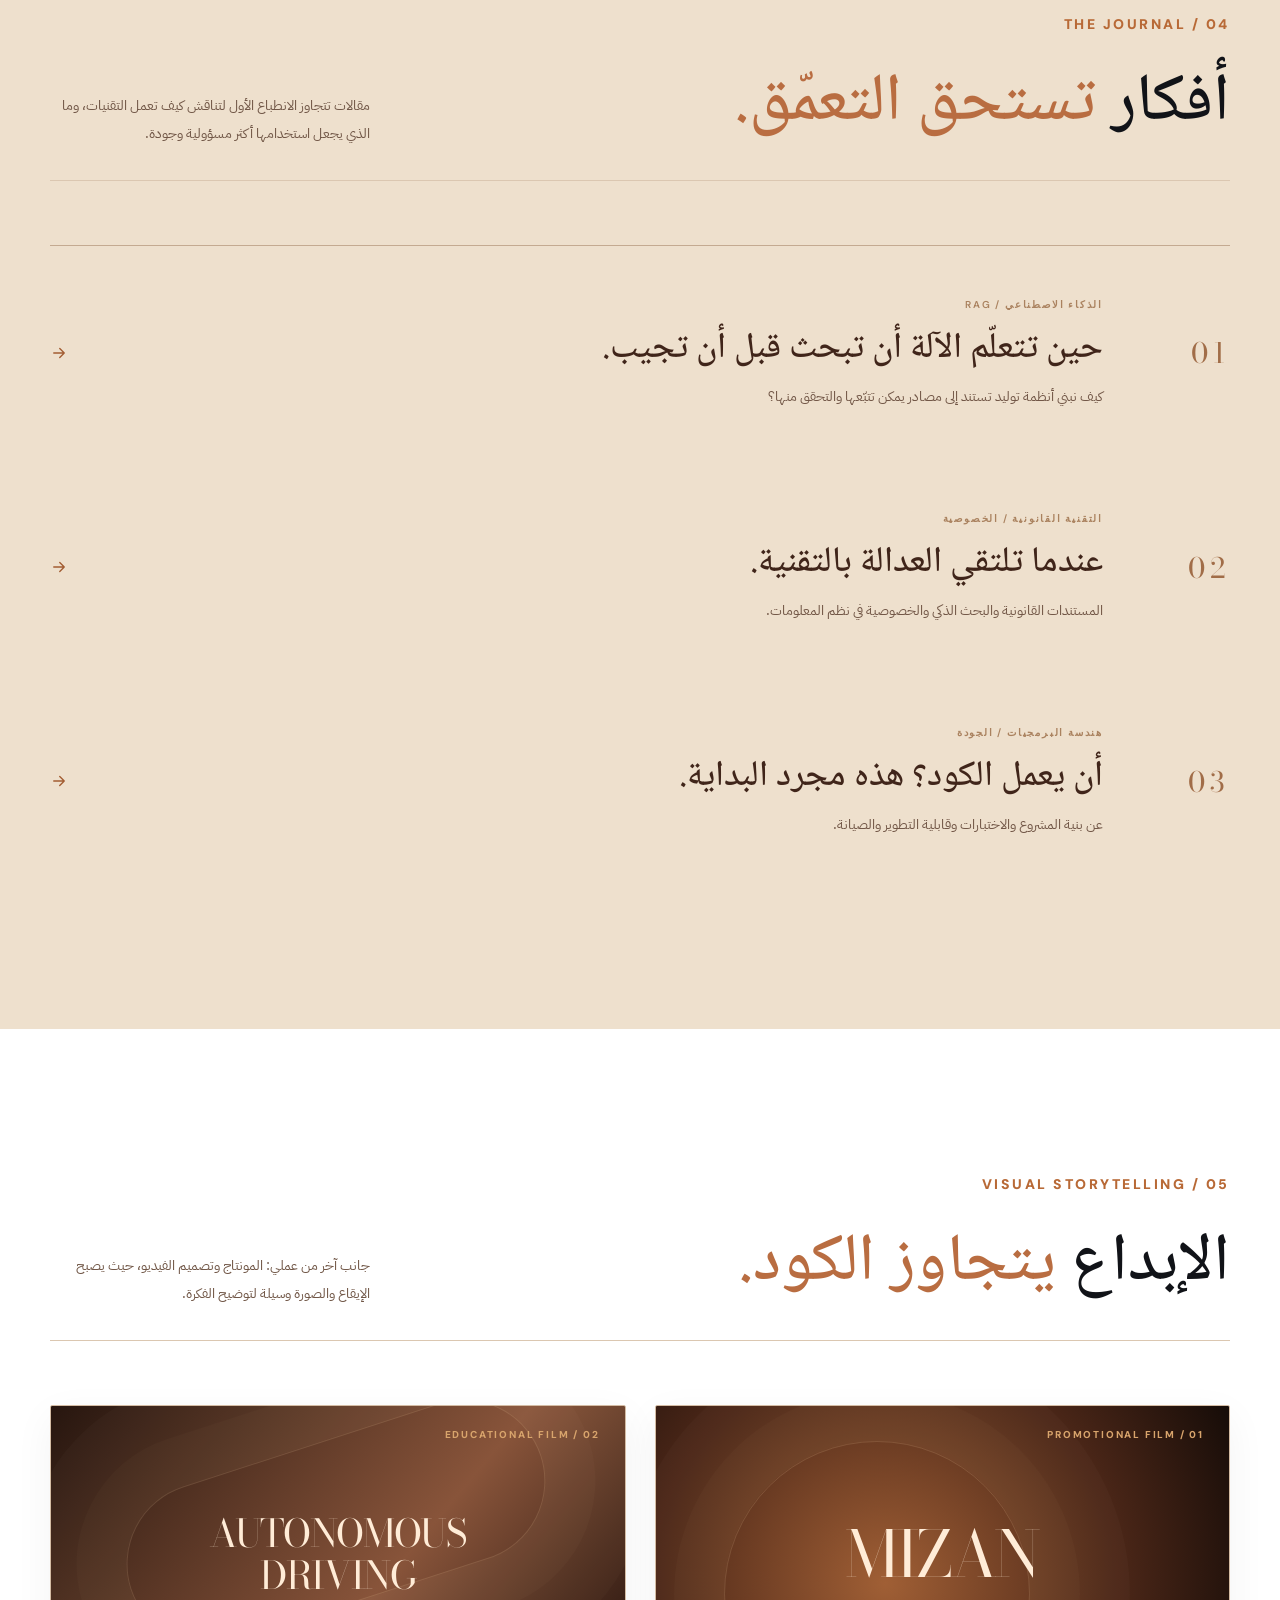
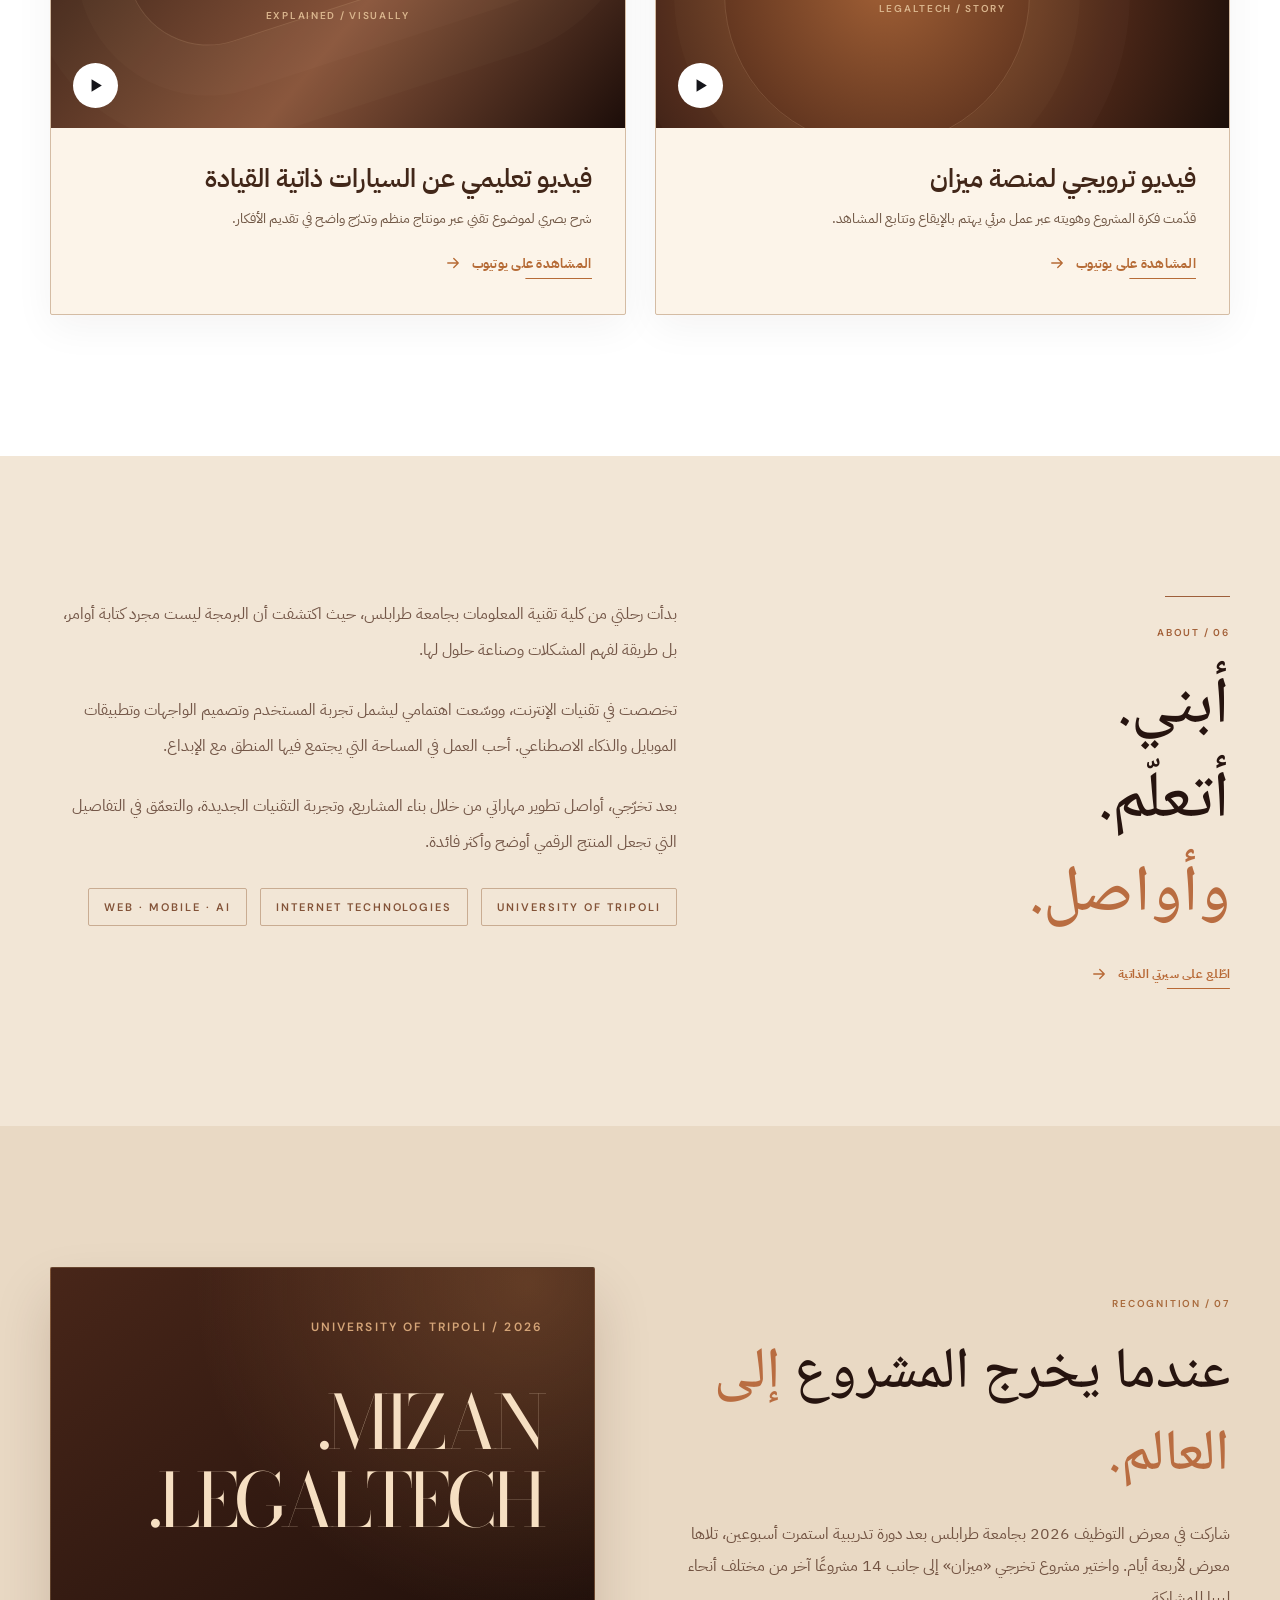
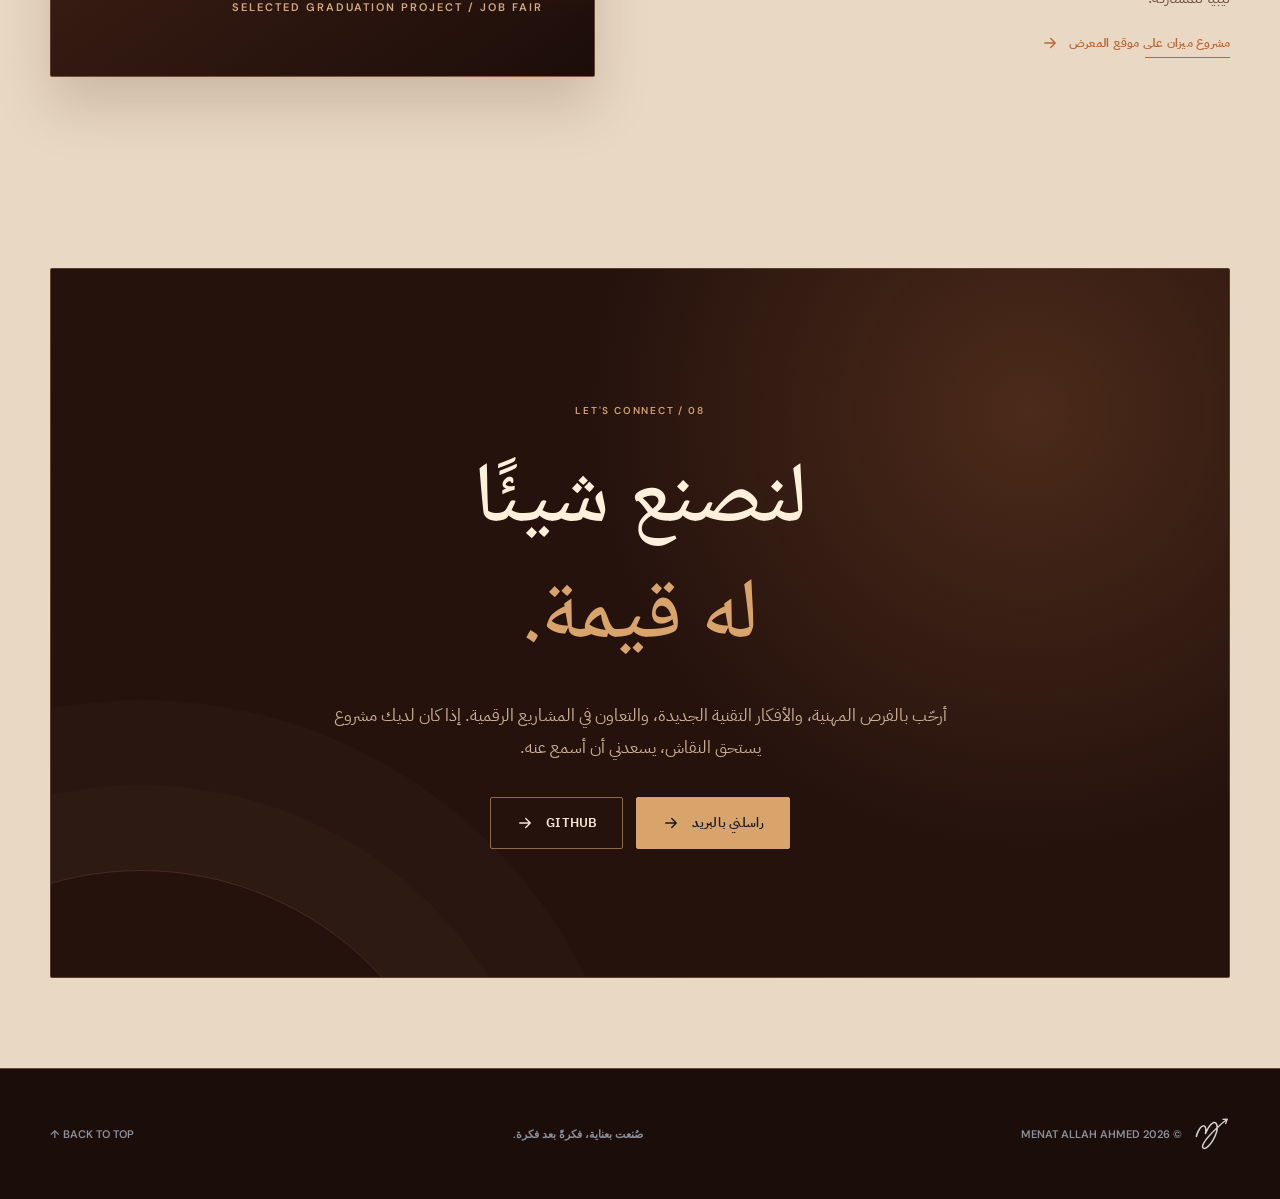
==== commit ee15241c: "Replace English opening with refined Arabic editorial story and accessible language variants" ====
--- a/index.html
+++ b/index.html
@@ -19,13 +19,13 @@
   <script defer src="assets/portfolio-2026.js?v=tech-strong-motion-20261126"></script>
   <link rel="stylesheet" href="https://fonts.googleapis.com/css2?family=Bodoni+Moda:opsz,wght@6..96,400&display=swap">
   <script defer src="assets/lamp-intro.js?v=vector-lamp-20261126-4"></script>
-  <link rel="stylesheet" href="https://fonts.googleapis.com/css2?family=Noto+Naskh+Arabic:wght@400;500;600;700&family=DM+Sans:wght@200;300;400;500;600;700&display=swap">
-  <link rel="stylesheet" href="assets/atelier-edition.css?v=20261126-nav-always">
-  <link rel="stylesheet" href="assets/lamp-intro.css?v=real-brass-20261126-5">
+  <link rel="stylesheet" href="https://fonts.googleapis.com/css2?family=Amiri:wght@400;700&family=Noto+Naskh+Arabic:wght@400;500;600;700&family=DM+Sans:wght@200;300;400;500;600;700&display=swap">
+  <link rel="stylesheet" href="assets/atelier-edition.css?v=thmanyah-editorial-20261126-6">
+  <link rel="stylesheet" href="assets/lamp-intro.css?v=thmanyah-editorial-20261126-6">
   <script defer src="assets/atelier-edition.js?v=20261126-1"></script>
 </head>
 <body>
-<section class="lamp-intro lamp-vector-intro" id="lampIntro" data-lit="true" aria-label="Lights That Tell Stories — مدخل المدونة">
+<section class="lamp-intro lamp-vector-intro" id="lampIntro" data-lit="true" aria-label="أنير الطريق لترى رحلتي — مقدمة المدونة">
 <div class="lamp-story-art" aria-hidden="true"><svg class="lamp-illustration lamp-desktop-art" viewBox="0 0 1600 900" preserveAspectRatio="none" xmlns="http://www.w3.org/2000/svg" aria-hidden="true">
 <defs>
 <linearGradient id="s-bg" x1="0" y1="0" x2=".8" y2="1"><stop stop-color="#06090a"/><stop offset=".52" stop-color="#130d09"/><stop offset="1" stop-color="#040505"/></linearGradient>
@@ -175,12 +175,15 @@
 <g stroke="#c07739" stroke-width="1" opacity=".23"><path d="M221 445 235 429M256 458 267 428M300 462 309 427M342 469 345 426M388 469 388 427M433 467 426 427M478 464 466 427M524 457 503 427M548 446 529 427"/></g>
 <path d="M181 450 Q380 467 584 450" stroke="url(#m-edge-rim)" stroke-width="2.5" fill="none"/>
 </svg></div>
-<div class="lamp-title-block" dir="ltr"><p class="lamp-kicker">A CREATIVE TECHNOLOGIST'S JOURNAL</p>
-<h1 class="lamp-title" id="lampTitle"><span>Lights That</span><em>Tell Stories</em></h1>
-<div class="lamp-title-rule" aria-hidden="true"><span class="dot tiny"></span><span class="dot"></span><span class="hairline"></span><span class="dot"></span><span class="dot tiny"></span></div></div>
+<div class="lamp-title-block" dir="rtl">
+  <p class="lamp-kicker" data-ar="مساحة للأفكار والتجارب" data-en="AN EDITORIAL SPACE FOR IDEAS">مساحة للأفكار والتجارب</p>
+  <h1 class="lamp-title" id="lampTitle"><span data-ar="أُنيرُ الطريقَ،" data-en="Lighting the way,">أُنيرُ الطريقَ،</span><span class="lamp-title-last" data-ar="لِتَرى رِحلتي." data-en="telling my story.">لِتَرى رِحلتي.</span></h1>
+  <p class="lamp-editorial-note" data-ar="من البرمجة إلى التصميم، لكلّ فكرةٍ هنا حكاية." data-en="From software to design, every idea has a story.">من البرمجة إلى التصميم، لكلّ فكرةٍ هنا حكاية.</p>
+  <div class="lamp-title-rule" aria-hidden="true"><span class="lamp-title-stroke"></span><span class="lamp-title-page">٠١ / البداية</span></div>
+</div>
 <button class="lamp-cord" id="lampCord" type="button" aria-pressed="true" aria-label="اسحبي خيط المصباح لإطفاء الضوء"><span class="lamp-cord-string" aria-hidden="true"></span><span class="lamp-cord-neck" aria-hidden="true"></span><span class="lamp-cord-drop" aria-hidden="true"></span></button>
-<p class="lamp-instruction" id="lampInstructionText">اسحبي الخيط لتغيير الإضاءة</p>
-<a class="lamp-next" href="#home" aria-label="الانتقال إلى المدونة"><span>اكتشفي المدونة</span><svg viewBox="0 0 24 24" aria-hidden="true"><path d="M12 3v17m-6-6 6 6 6-6"/></svg></a>
+<p class="lamp-instruction" id="lampInstructionText">اسحبي الخيط لتبديل الإضاءة</p>
+<a class="lamp-next" href="#home" aria-label="الانتقال إلى المدونة"><span data-ar="استكشفي المدونة" data-en="Explore the journal">استكشفي المدونة</span><svg viewBox="0 0 24 24" aria-hidden="true"><path d="M12 3v17m-6-6 6 6 6-6"/></svg></a>
 </section>
 
 <a class="skip-link" href="#main" data-ar="تجاوز إلى المحتوى" data-en="Skip to content">تجاوز إلى المحتوى</a>
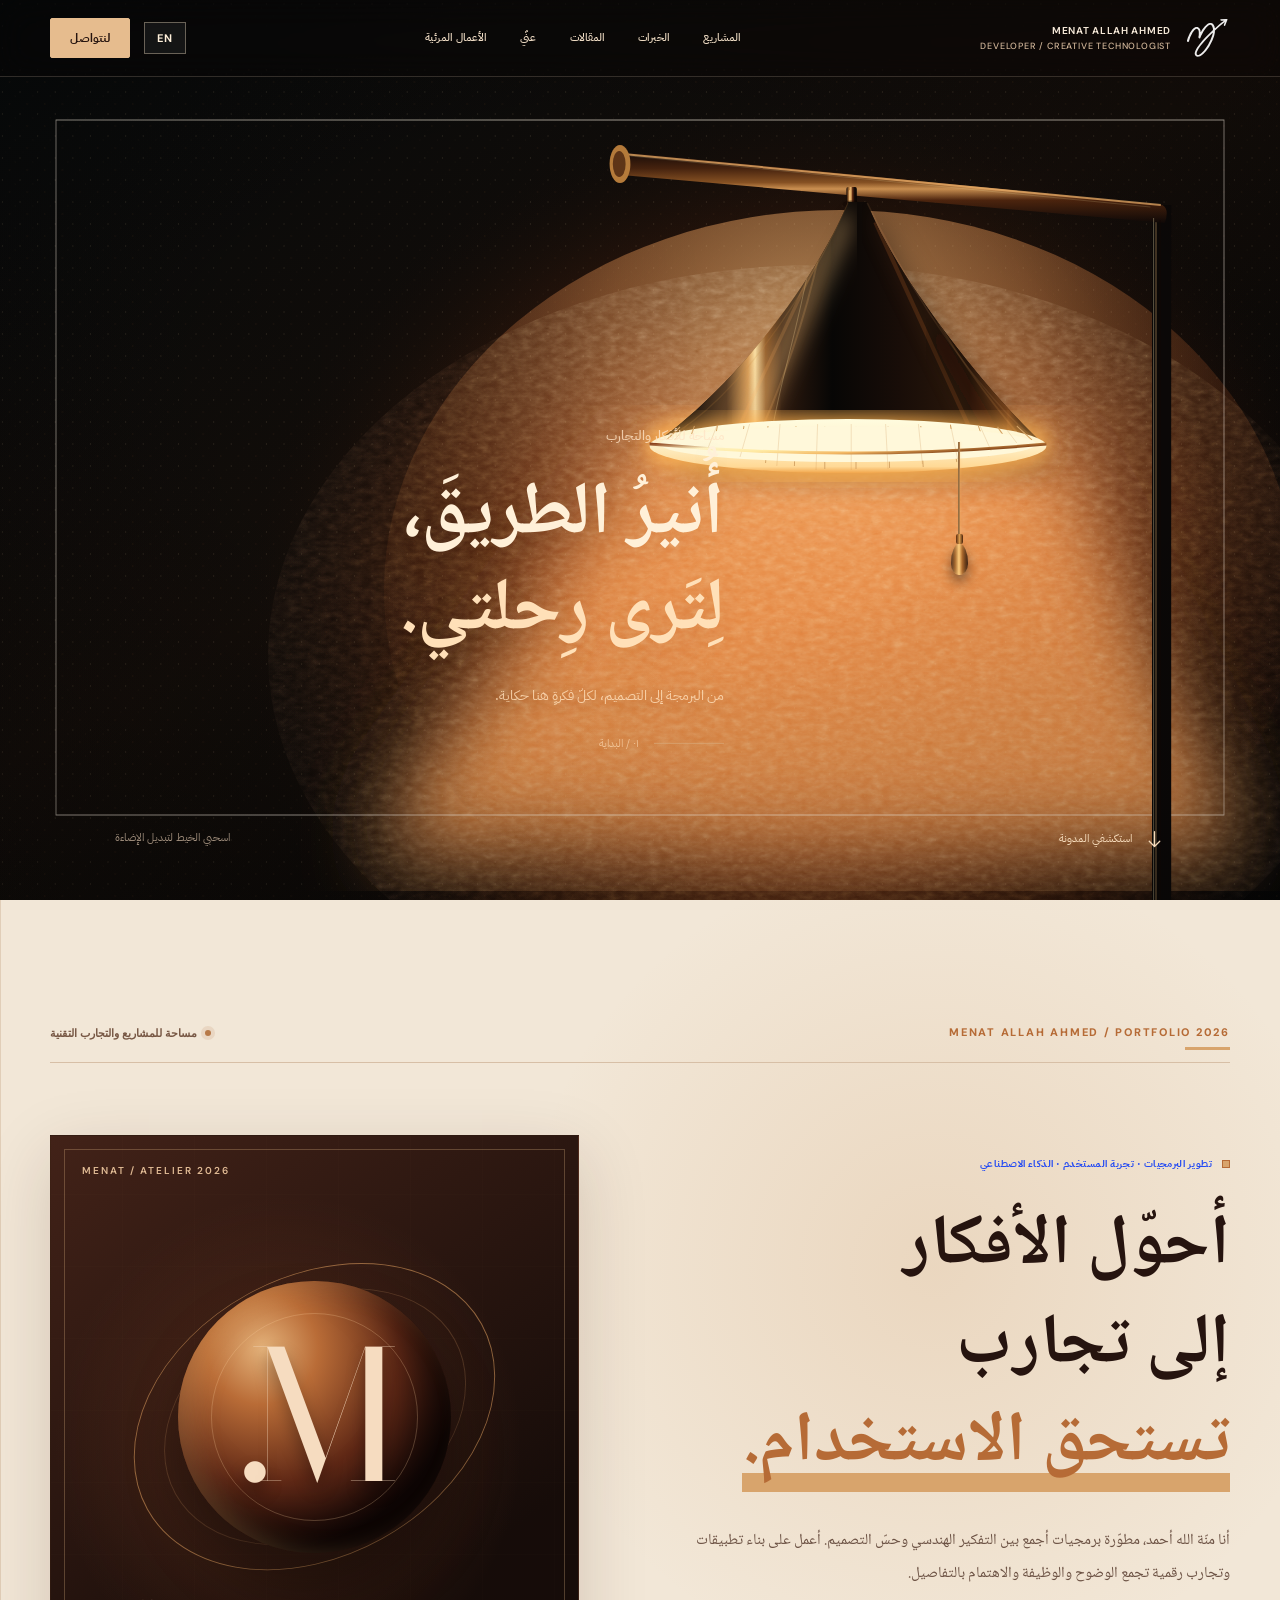
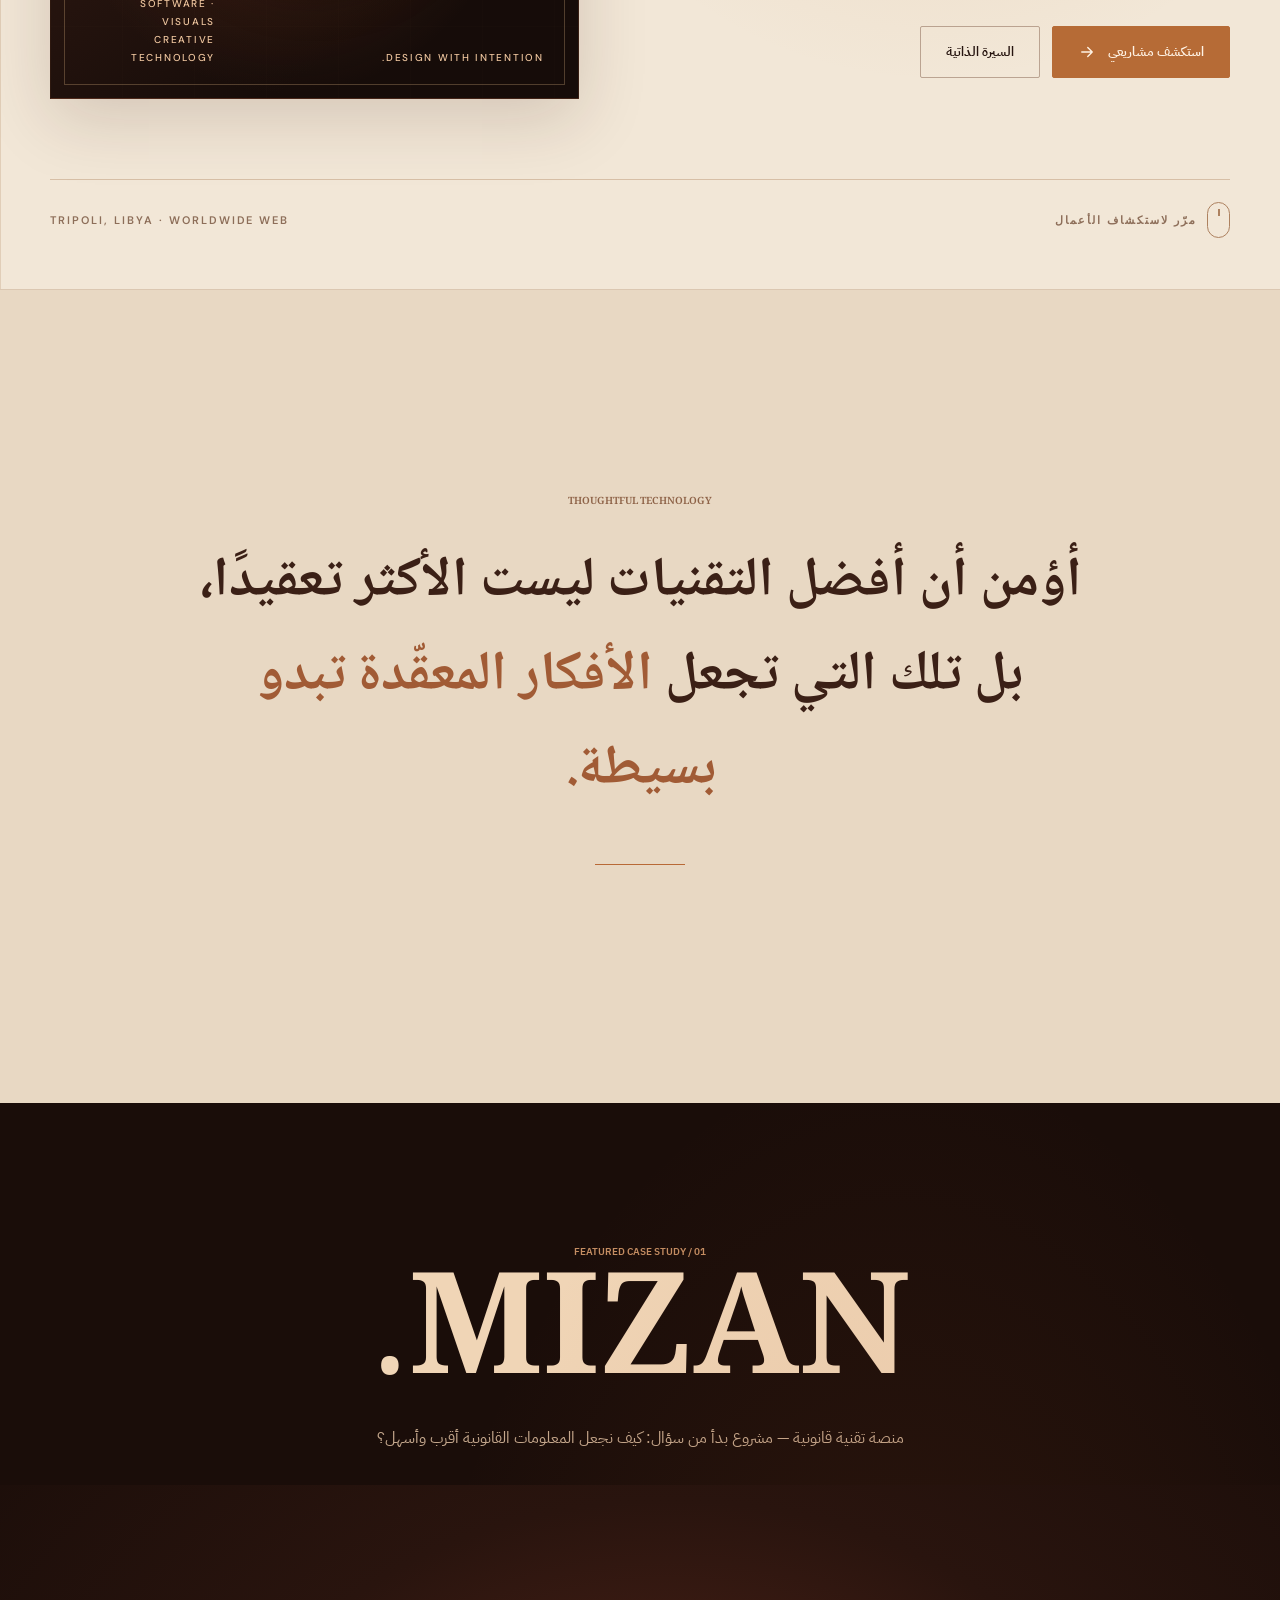
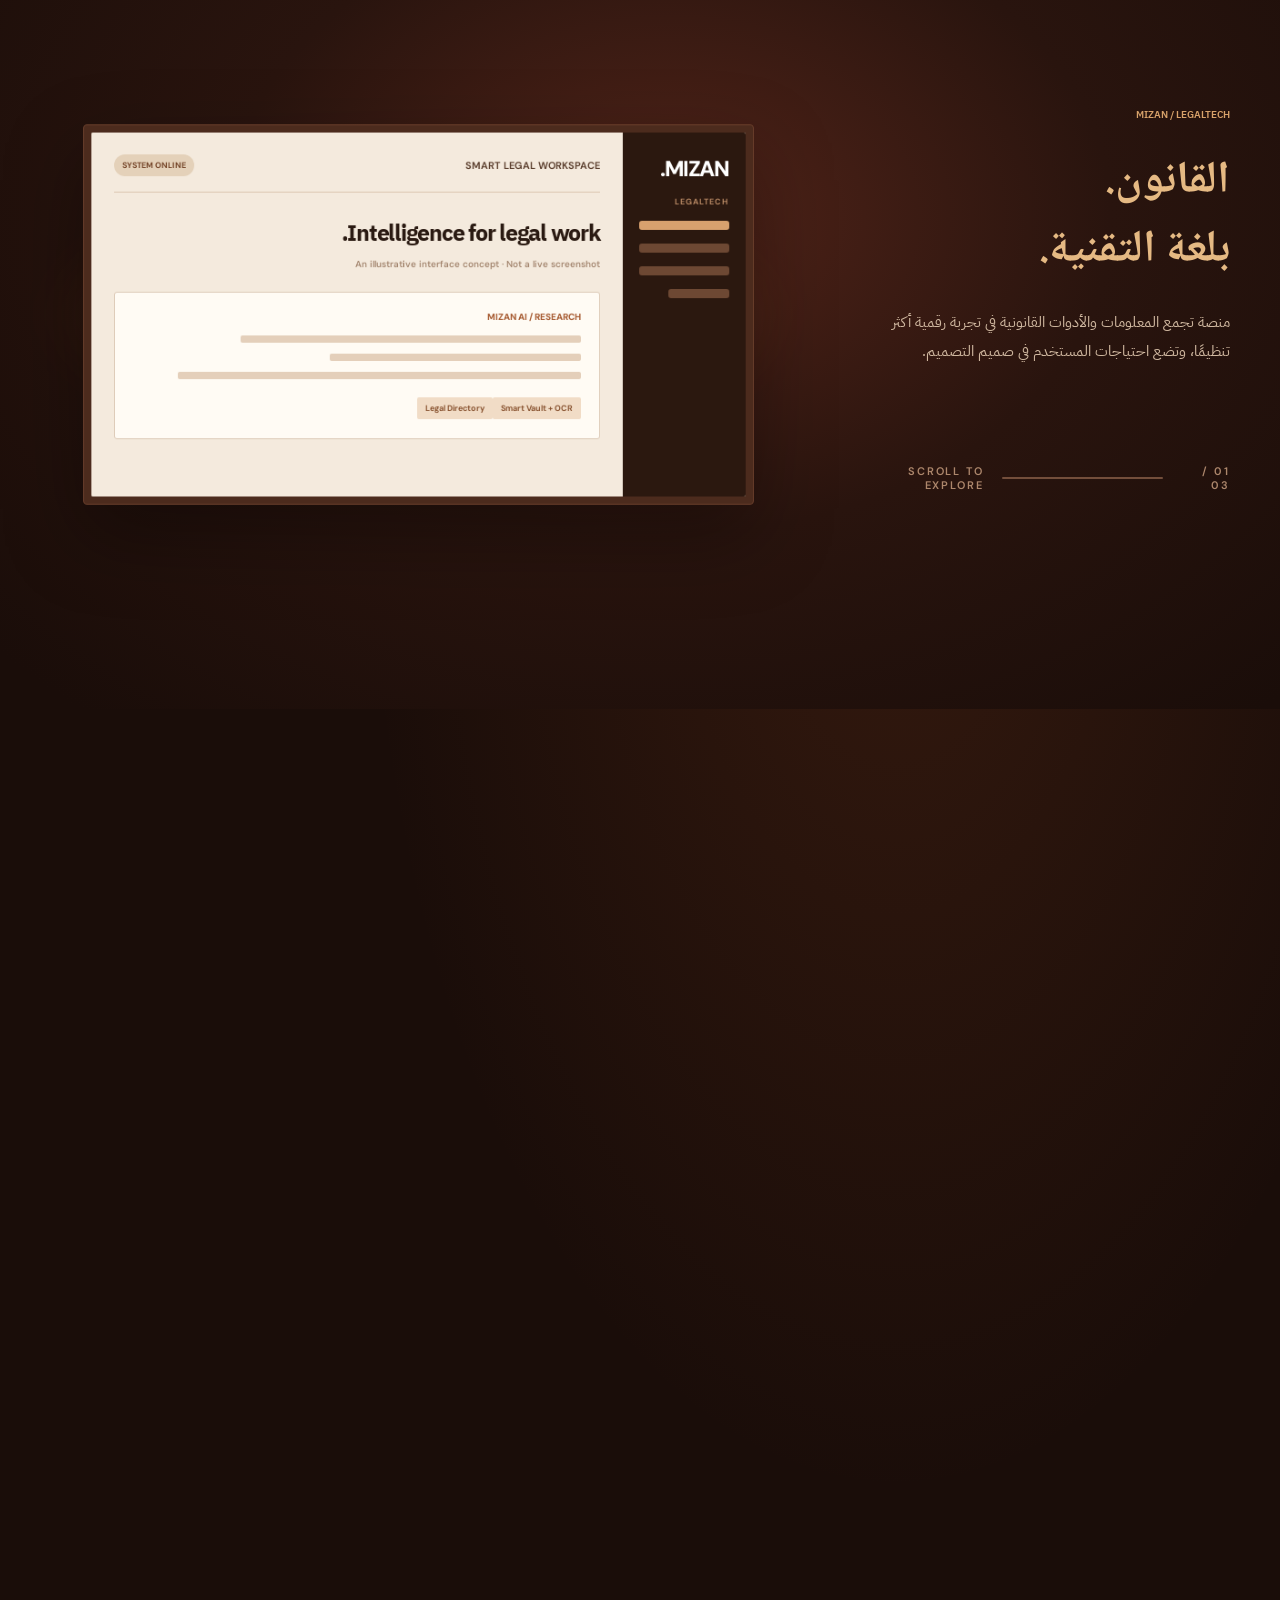
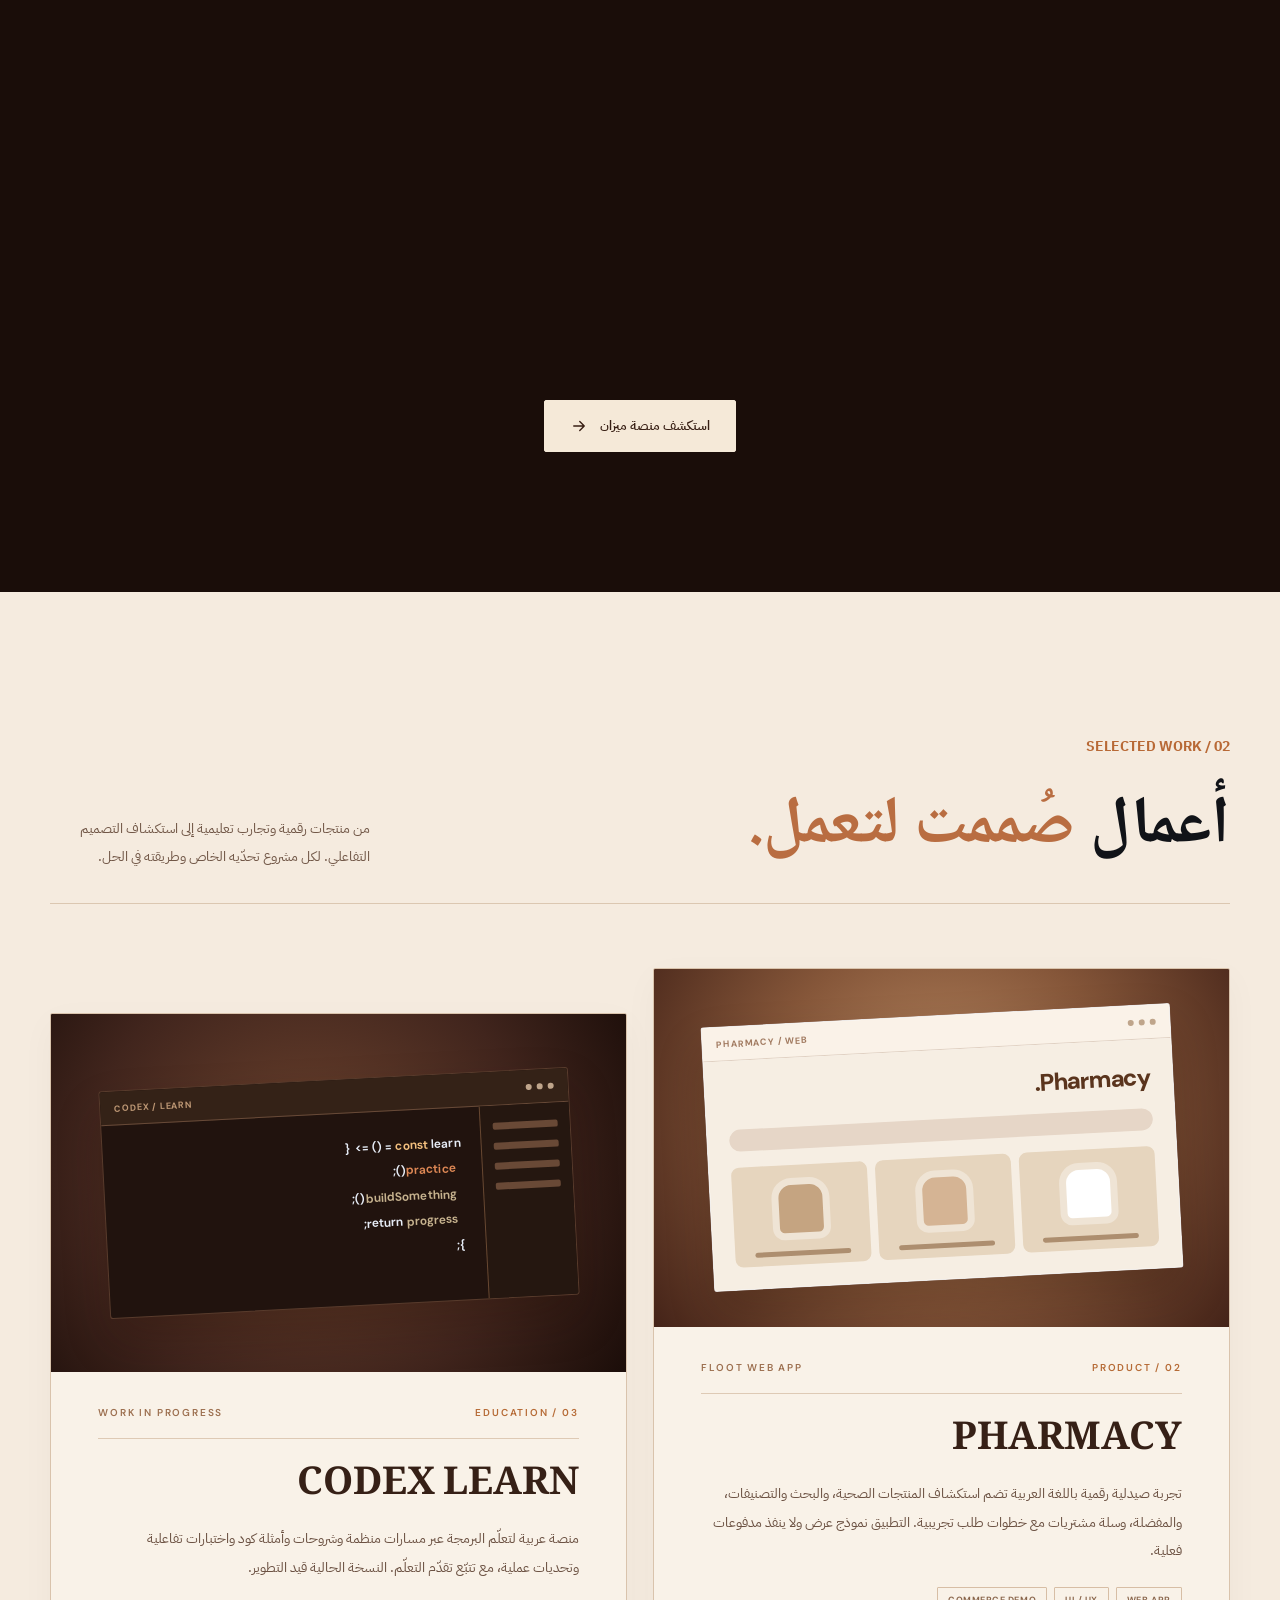
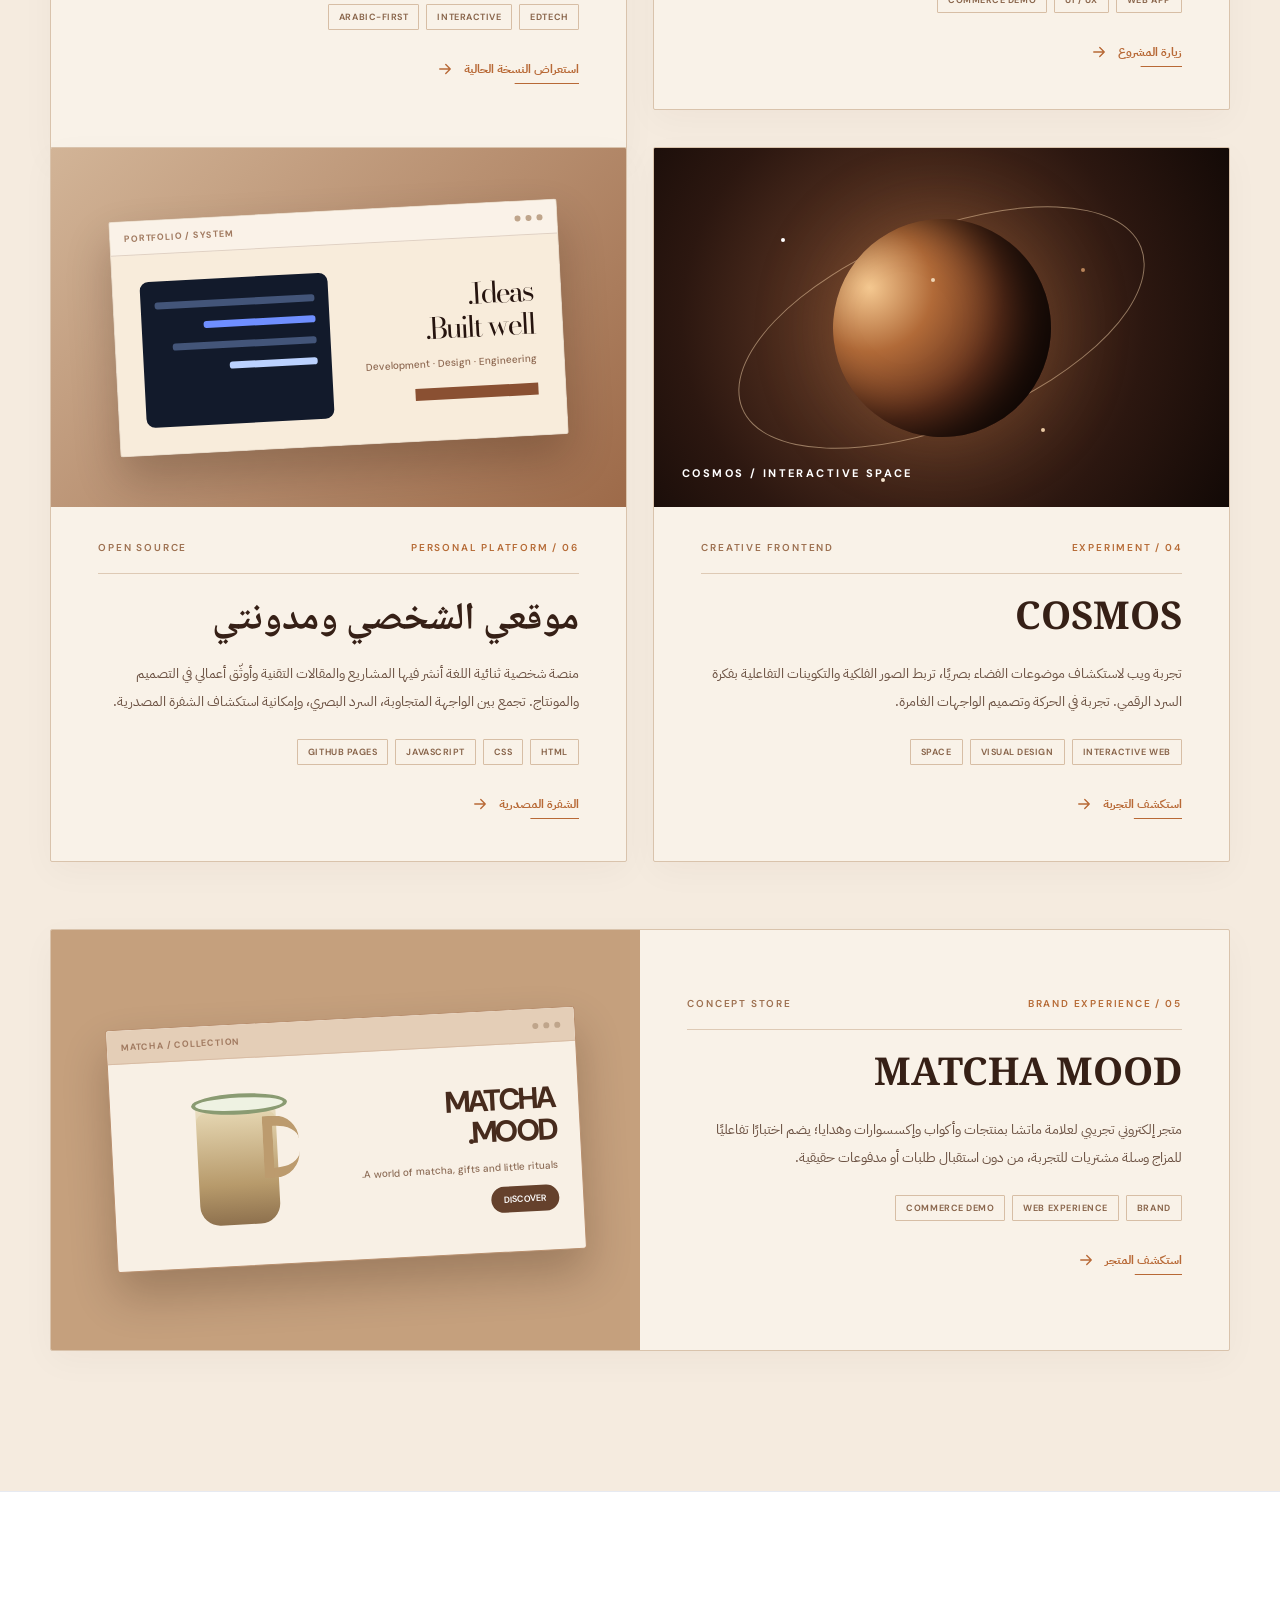
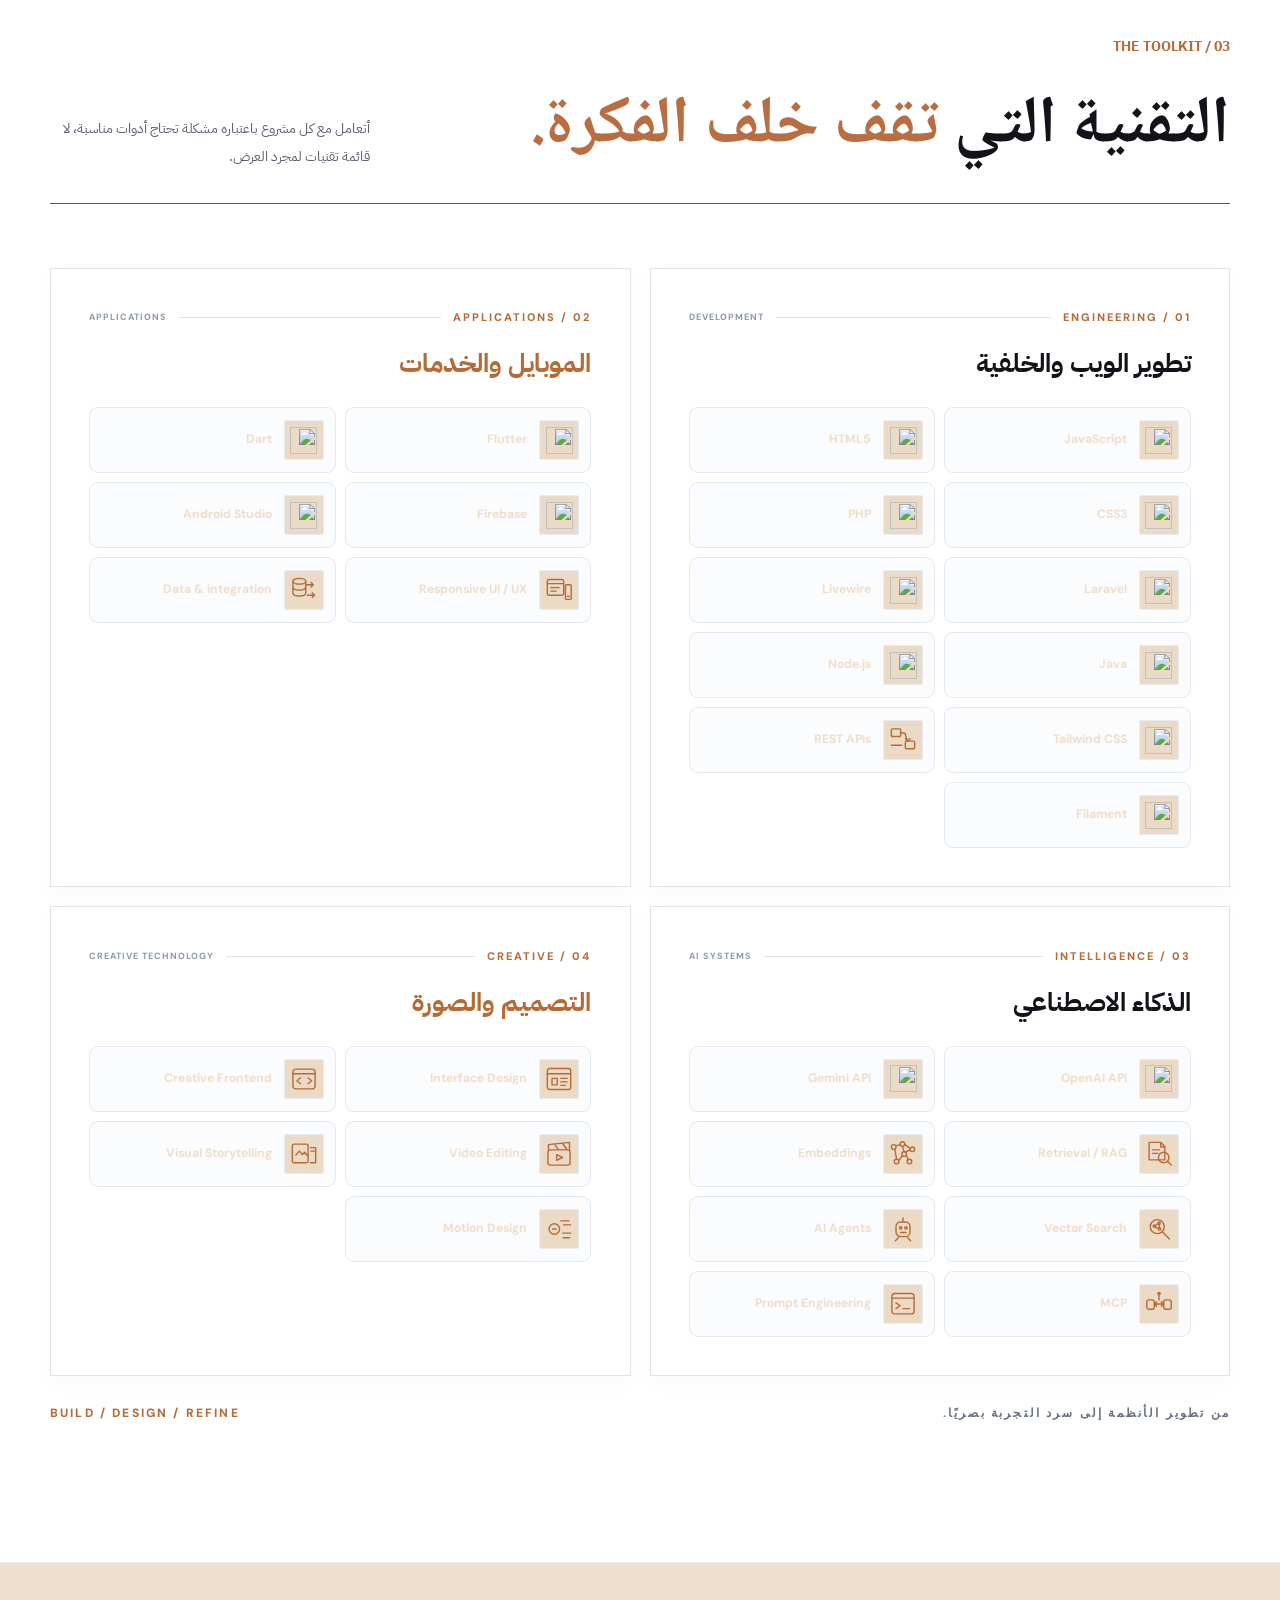
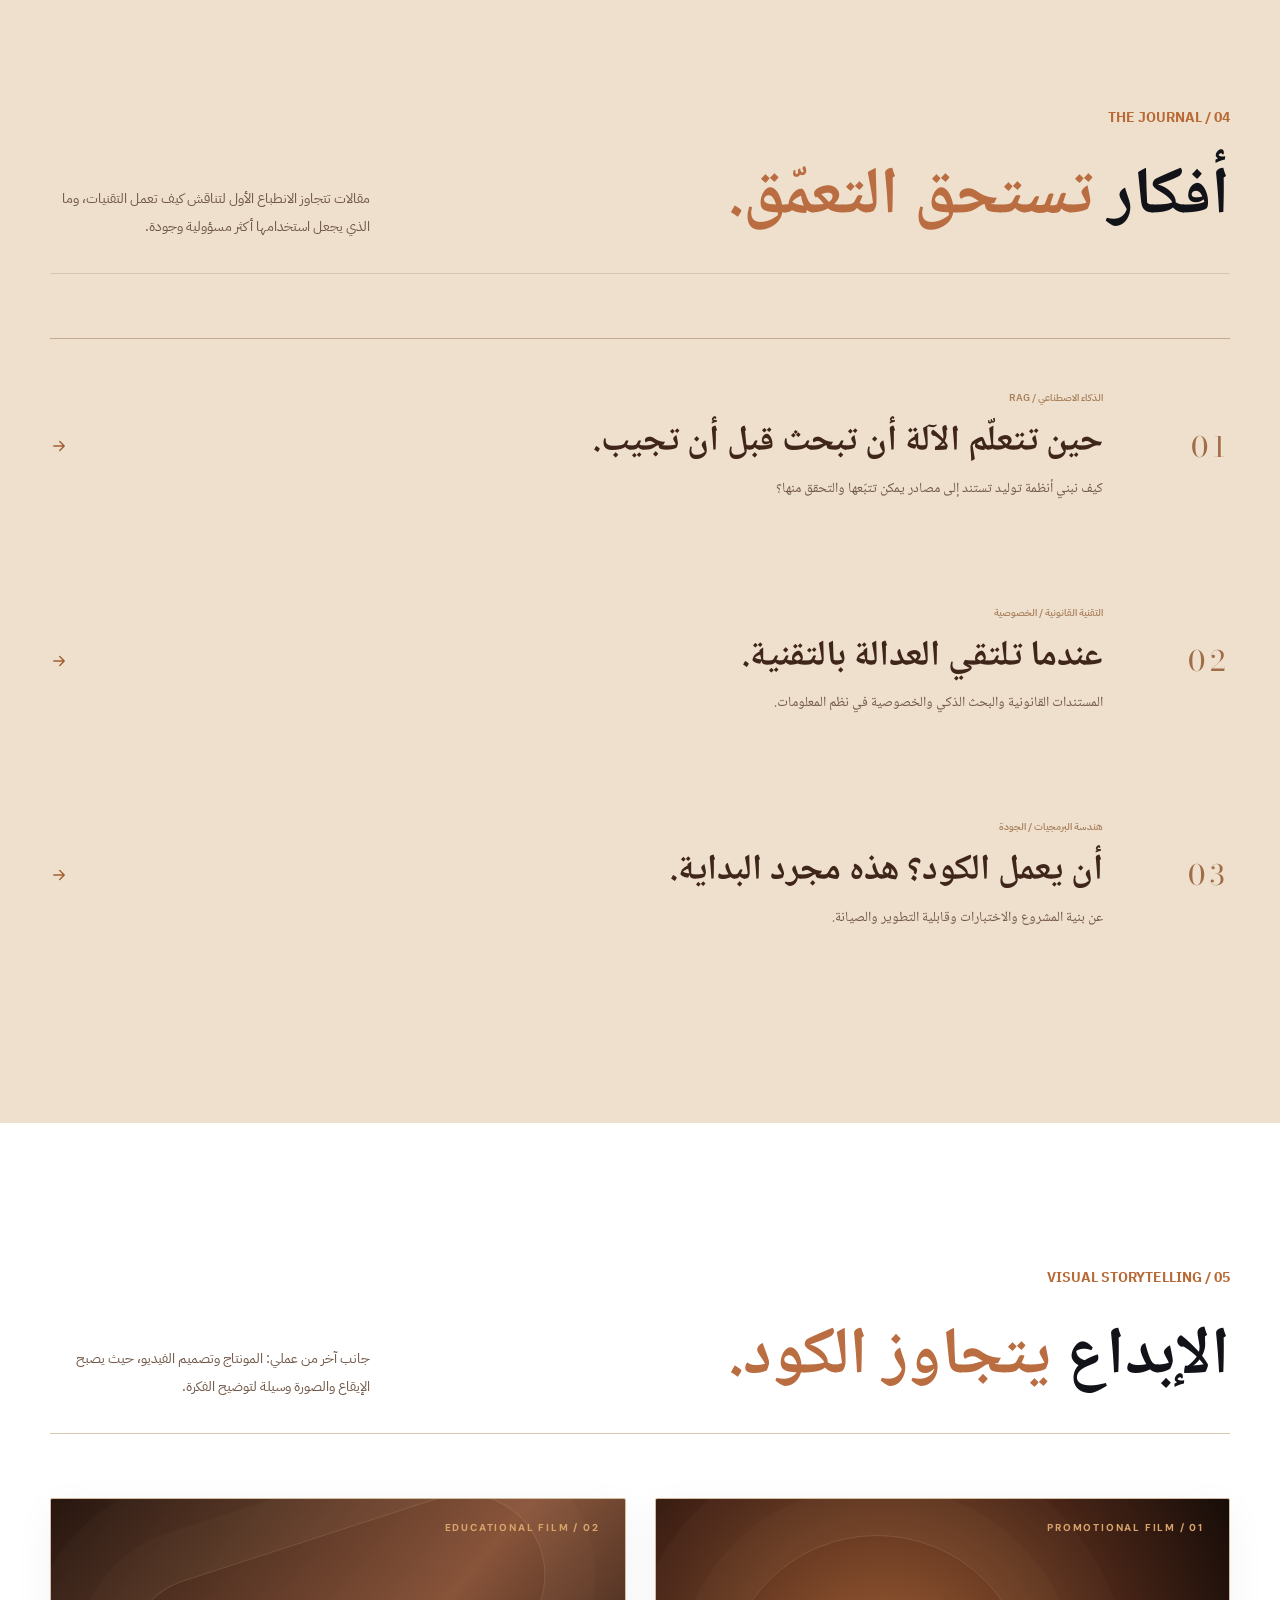
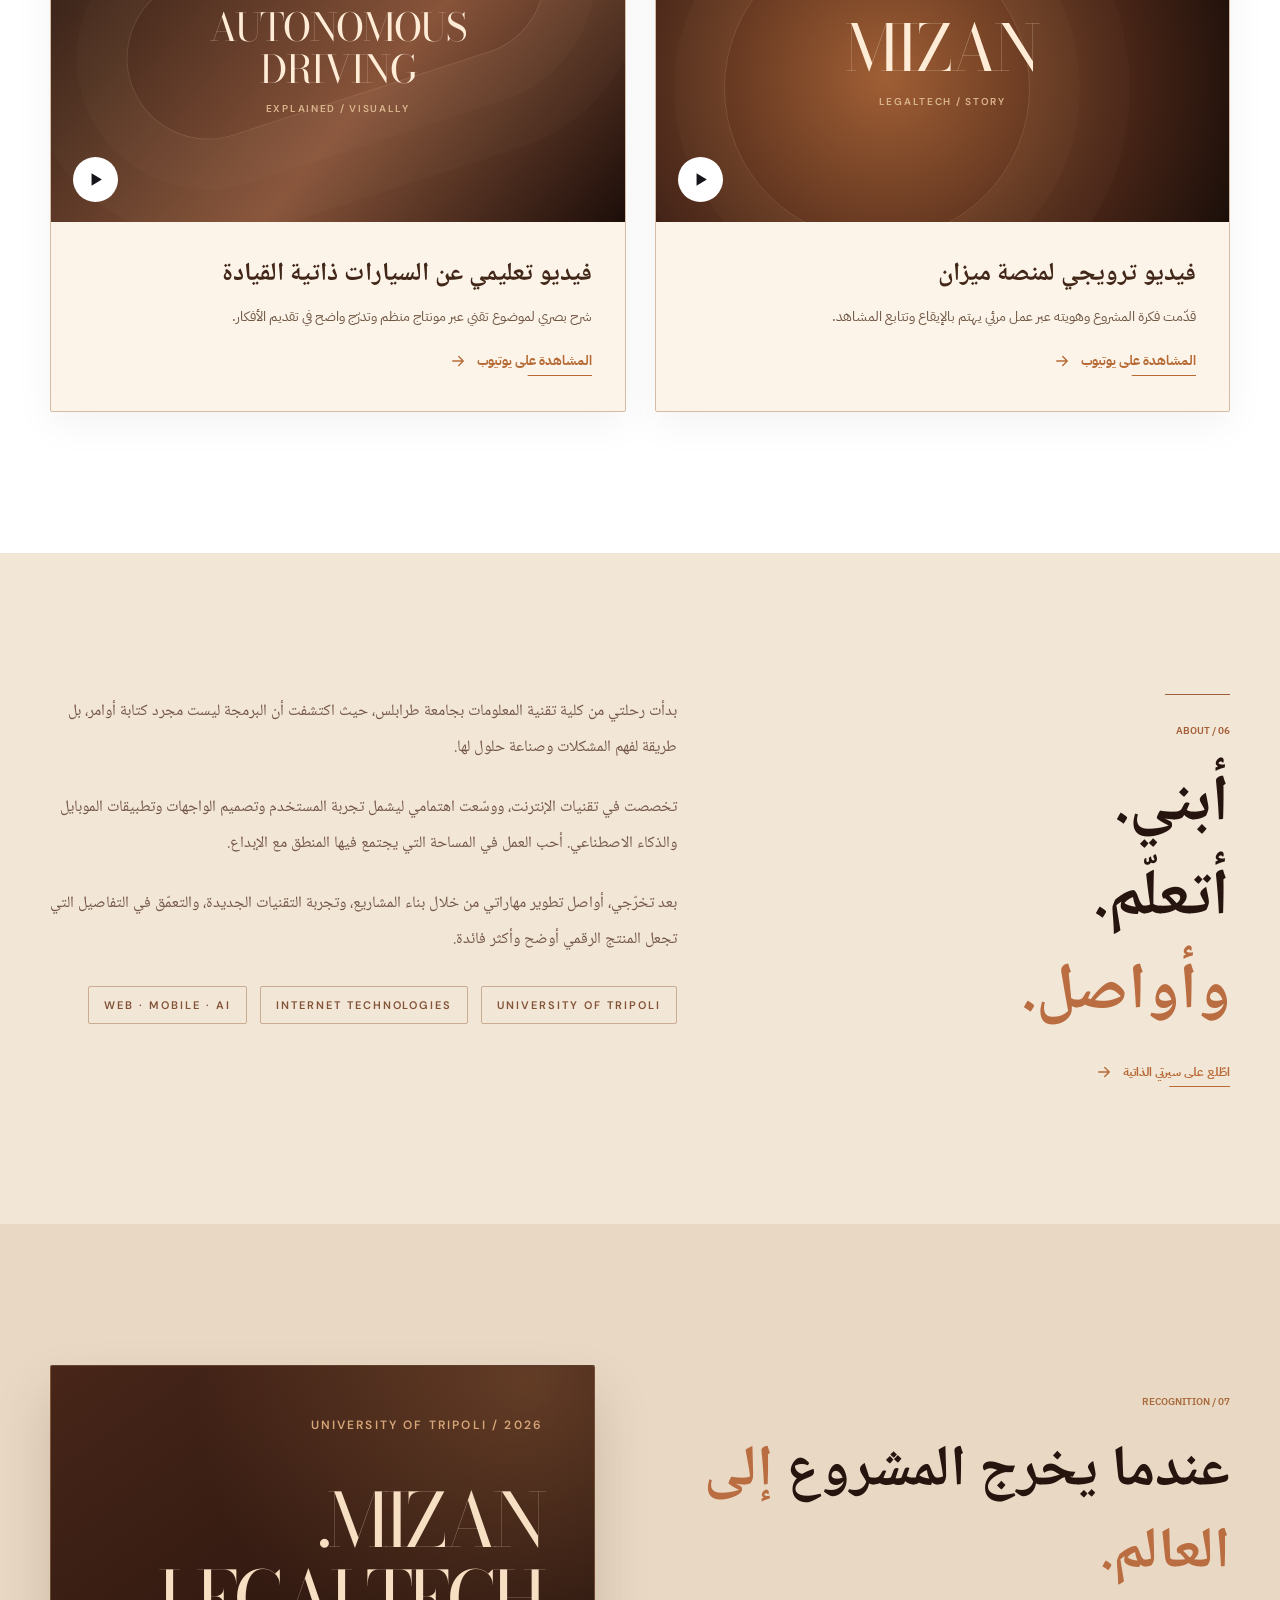
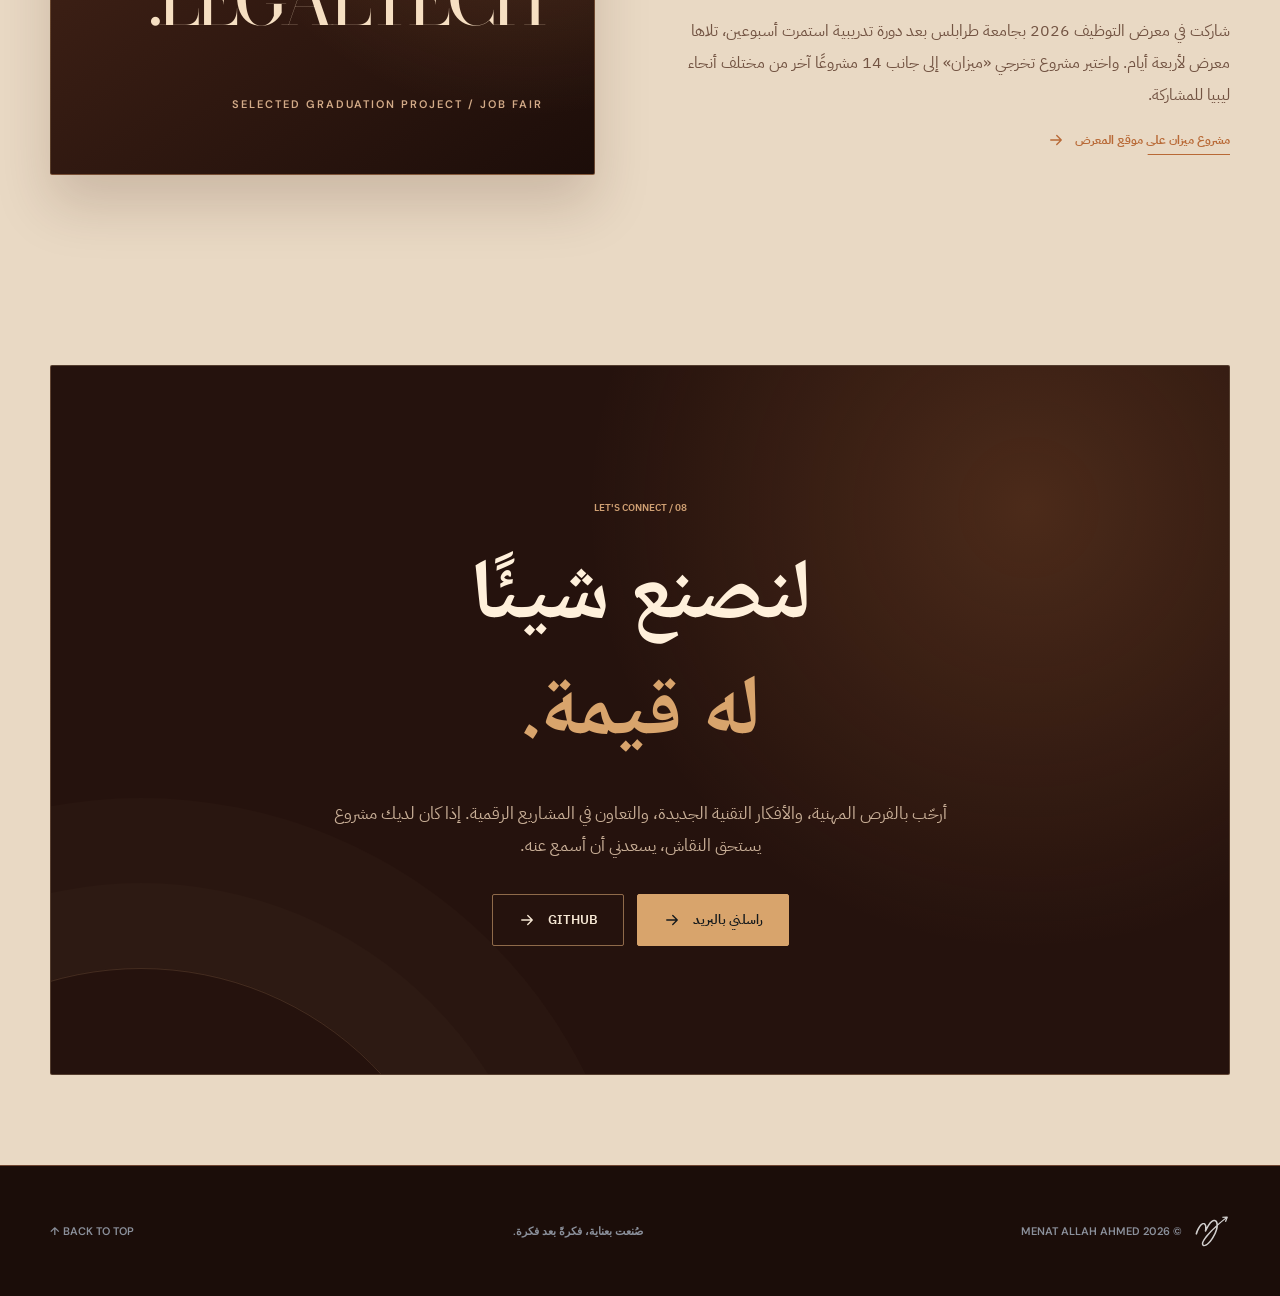
==== commit 7c0718ae: "Refresh Arabic editorial light switch scripts and validate headline and navigation" ====
--- a/index.html
+++ b/index.html
@@ -18,7 +18,7 @@
   <script defer src="assets/portfolio-articles.js?v=20261126"></script>
   <script defer src="assets/portfolio-2026.js?v=tech-strong-motion-20261126"></script>
   <link rel="stylesheet" href="https://fonts.googleapis.com/css2?family=Bodoni+Moda:opsz,wght@6..96,400&display=swap">
-  <script defer src="assets/lamp-intro.js?v=vector-lamp-20261126-4"></script>
+  <script defer src="assets/lamp-intro.js?v=thmanyah-editorial-20261126-6"></script>
   <link rel="stylesheet" href="https://fonts.googleapis.com/css2?family=Amiri:wght@400;700&family=Noto+Naskh+Arabic:wght@400;500;600;700&family=DM+Sans:wght@200;300;400;500;600;700&display=swap">
   <link rel="stylesheet" href="assets/atelier-edition.css?v=thmanyah-editorial-20261126-6">
   <link rel="stylesheet" href="assets/lamp-intro.css?v=thmanyah-editorial-20261126-6">
--- a/assets/atelier-edition.css
+++ b/assets/atelier-edition.css
@@ -468,3 +468,74 @@
 }
 /* Keep lamp-heading and pull cord interactive and legible beneath the overlay. */
 .lamp-intro .lamp-heading{z-index:6}
+
+
+/* EDITORIAL ARABIC TYPOGRAPHY · Nov 2026
+   Thmanyah's family names are preferred when legitimately installed.
+   The freely served Amiri / IBM Plex fonts are consistent public fallbacks. */
+:root{
+  --arabic:"Thmanyah Sans","IBM Plex Sans Arabic",sans-serif;
+  --arabic-editorial:"Thmanyah Serif Display","Amiri","Noto Naskh Arabic",serif;
+  --arabic-reading:"Thmanyah Serif Text","Amiri","Noto Naskh Arabic",serif;
+}
+html[lang="ar"] body{
+  font-family:var(--arabic);
+  font-weight:400;
+}
+html[lang="ar"] .hero h1,
+html[lang="ar"] .section-heading h2,
+html[lang="ar"] .feature-narrative h3,
+html[lang="ar"] .feature-story .feature-intro h2,
+html[lang="ar"] .work-copy h3,
+html[lang="ar"] .journal-info h3,
+html[lang="ar"] .video-content h3,
+html[lang="ar"] .about h2,
+html[lang="ar"] .statement h2,
+html[lang="ar"] .recognition h2,
+html[lang="ar"] .contact-panel h2,
+html[lang="ar"] .dialog-inner h2{
+  font-family:var(--arabic-editorial)!important;
+  letter-spacing:0!important;
+  font-weight:700;
+}
+html[lang="ar"] .hero-desc,
+html[lang="ar"] .statement p,
+html[lang="ar"] .about p,
+html[lang="ar"] .journal-info p,
+html[lang="ar"] .dialog-body p{
+  font-family:var(--arabic-reading);
+  letter-spacing:0;
+}
+html[lang="ar"] .site-nav a,
+html[lang="ar"] .nav-contact,
+html[lang="ar"] .eyebrow,
+html[lang="ar"] .section-heading p,
+html[lang="ar"] .work-copy p,
+html[lang="ar"] .video-content p,
+html[lang="ar"] .btn,
+html[lang="ar"] .text-link,
+html[lang="ar"] .about-meta,
+html[lang="ar"] .contact-links{
+  font-family:var(--arabic);
+  letter-spacing:0;
+}
+body:not(.past-lamp) .site-header{
+  background:rgba(8,7,6,.28)!important;
+  border-bottom-color:rgba(255,231,204,.17)!important;
+}
+.site-header .site-nav a{
+  font-weight:500;
+  font-size:clamp(11px,.85vw,13px);
+}
+.site-header .identity-label{
+  font-size:10px;
+  font-weight:650;
+  letter-spacing:.07em;
+}
+.site-header .nav-contact{
+  border-radius:2px;
+  box-shadow:none;
+}
+@media(max-width:700px){
+  .site-header .site-nav a{font-size:15px;padding-block:13px}
+}
--- a/assets/lamp-intro.css
+++ b/assets/lamp-intro.css
@@ -74,3 +74,173 @@
 @media(prefers-reduced-motion:reduce){
   .lamp-vector-intro .s-illumination,.lamp-vector-intro .s-metal,.lamp-vector-intro .s-liner{transition:none!important}
 }
+
+
+/* Edition 06: Arabic-first, Thmanyah-inspired editorial art direction.
+   The installed original font is preferred; Amiri is the licensed web fallback.
+   Do not redistribute the original font file independently. */
+.lamp-vector-intro .lamp-title-block{
+  left:clamp(70px,10.6vw,175px);
+  top:53%;
+  width:min(46vw,720px);
+  transform:translateY(-16%);
+  direction:rtl;
+  text-align:right;
+  text-shadow:0 5px 38px rgba(25,9,3,.12);
+}
+.lamp-vector-intro .lamp-kicker{
+  margin:0 0 clamp(15px,2.4vh,28px);
+  color:rgba(255,227,198,.8);
+  font:500 clamp(12px,1vw,15px)/1.8 "Thmanyah Sans","IBM Plex Sans Arabic",sans-serif;
+  letter-spacing:0!important;
+  text-transform:none;
+}
+.lamp-vector-intro .lamp-title{
+  display:block;
+  max-width:100%;
+  margin:0;
+  color:#fff0d8!important;
+  font-family:"Thmanyah Serif Display","Amiri","Noto Naskh Arabic",serif!important;
+  font-size:clamp(58px,5.8vw,102px)!important;
+  font-weight:700!important;
+  line-height:1.3!important;
+  letter-spacing:0!important;
+  text-align:right;
+  text-transform:none!important;
+  direction:rtl;
+}
+.lamp-vector-intro .lamp-title span,
+.lamp-vector-intro .lamp-title .lamp-title-last{
+  display:block;
+  white-space:normal!important;
+  font-family:inherit;
+  font-weight:inherit!important;
+  font-style:normal;
+}
+.lamp-vector-intro .lamp-title .lamp-title-last{
+  color:#ffe0b8;
+}
+.lamp-vector-intro .lamp-editorial-note{
+  width:min(94%,480px);
+  margin:clamp(14px,2.1vh,23px) 0 0 auto;
+  color:rgba(255,222,185,.83);
+  font:400 clamp(13px,1.13vw,17px)/2 "Thmanyah Serif Text","Amiri","IBM Plex Sans Arabic",serif;
+  text-shadow:0 4px 20px rgba(17,6,2,.25);
+}
+.lamp-vector-intro .lamp-title-rule{
+  width:auto;
+  height:24px;
+  margin:clamp(13px,2.5vh,27px) 0 0 auto;
+  display:flex;
+  align-items:center;
+  justify-content:flex-start;
+  gap:15px;
+  flex-direction:row;
+  color:rgba(255,222,184,.65);
+  direction:rtl;
+}
+.lamp-vector-intro .lamp-title-stroke{
+  display:block;
+  width:70px;
+  height:1px;
+  background:#d7a675;
+  opacity:.8;
+  flex:none;
+}
+.lamp-vector-intro .lamp-title-page{
+  font:400 11px/1 "Thmanyah Sans","IBM Plex Sans Arabic",sans-serif;
+}
+.lamp-vector-intro .lamp-instruction,
+.lamp-vector-intro .lamp-next{
+  font-family:"Thmanyah Sans","IBM Plex Sans Arabic",sans-serif;
+  font-weight:400;
+  font-size:clamp(11px,.85vw,13px);
+}
+.lamp-vector-intro .lamp-instruction{color:rgba(253,226,199,.58)}
+.lamp-vector-intro .lamp-next{color:#f6dbbb}
+.lamp-vector-intro[data-lit="false"] .lamp-title-block{
+  opacity:.75;
+  transition:opacity 850ms cubic-bezier(.2,.7,.25,1);
+}
+/* English is an optional visitor preference, never the initial headline. */
+html[lang="en"] .lamp-vector-intro .lamp-title-block{direction:ltr;text-align:left}
+html[lang="en"] .lamp-vector-intro .lamp-title{
+  font-family:"DM Sans","Helvetica Neue",sans-serif!important;
+  font-weight:300!important;
+  font-size:clamp(50px,5.1vw,88px)!important;
+  line-height:1.2!important;
+  letter-spacing:-.065em!important;
+  direction:ltr;text-align:left;
+}
+html[lang="en"] .lamp-vector-intro .lamp-editorial-note{
+  font-family:"DM Sans",sans-serif;
+  margin-left:0;margin-right:auto;
+}
+html[lang="en"] .lamp-vector-intro .lamp-kicker{
+  font-family:"DM Sans",sans-serif;letter-spacing:.12em!important;
+}
+html[lang="en"] .lamp-vector-intro .lamp-title-rule{direction:ltr;margin-left:0;margin-right:auto}
+@media(max-width:1120px){
+  .lamp-vector-intro .lamp-title-block{
+    left:7.3%;width:49vw;
+  }
+  .lamp-vector-intro .lamp-title{
+    font-size:clamp(54px,5.55vw,78px)!important;
+  }
+}
+@media(max-width:700px){
+  .lamp-intro.lamp-vector-intro{min-height:600px}
+  .lamp-vector-intro .lamp-title-block{
+    left:50%;
+    top:55%;
+    width:calc(100% - 48px);
+    max-width:560px;
+    transform:translateX(-50%);
+    text-align:center;
+  }
+  .lamp-vector-intro .lamp-kicker{
+    margin-bottom:14px;
+    font-size:12px;line-height:1.8;
+    text-align:center;
+  }
+  .lamp-vector-intro .lamp-title{
+    font-size:clamp(42px,10.1vw,68px)!important;
+    line-height:1.35!important;
+    text-align:center;
+    display:block;
+    letter-spacing:0!important;
+  }
+  .lamp-vector-intro .lamp-editorial-note{
+    width:100%;max-width:430px;
+    margin:12px auto 0;
+    font-size:13px;
+    line-height:1.8;
+    text-align:center;
+  }
+  .lamp-vector-intro .lamp-title-rule{
+    width:100%;justify-content:center;margin:14px auto 0;gap:13px;
+  }
+  .lamp-vector-intro .lamp-title-stroke{width:46px}
+  .lamp-vector-intro .lamp-title-page{font-size:10px}
+  .lamp-vector-intro .lamp-instruction{bottom:72px;font-size:10px;left:8%}
+  .lamp-vector-intro .lamp-next{right:8%;bottom:30px;font-size:11px}
+  html[lang="en"] .lamp-vector-intro .lamp-title-block{text-align:center}
+  html[lang="en"] .lamp-vector-intro .lamp-title{
+    font-size:clamp(38px,10vw,65px)!important;
+    text-align:center;
+  }
+  html[lang="en"] .lamp-vector-intro .lamp-title-rule{justify-content:center}
+  html[lang="en"] .lamp-vector-intro .lamp-editorial-note{margin:12px auto 0}
+}
+@media(max-width:390px){
+  .lamp-vector-intro .lamp-title-block{top:54%}
+  .lamp-vector-intro .lamp-title{font-size:clamp(39px,10.6vw,47px)!important}
+  .lamp-vector-intro .lamp-editorial-note{font-size:12px}
+}
+@media(max-height:670px) and (min-width:701px){
+  .lamp-vector-intro .lamp-title-block{top:51%}
+  .lamp-vector-intro .lamp-title{font-size:clamp(49px,5.1vw,72px)!important}
+  .lamp-vector-intro .lamp-editorial-note{margin-top:7px}
+  .lamp-vector-intro .lamp-kicker{margin-bottom:8px}
+  .lamp-vector-intro .lamp-title-rule{margin-top:8px}
+}
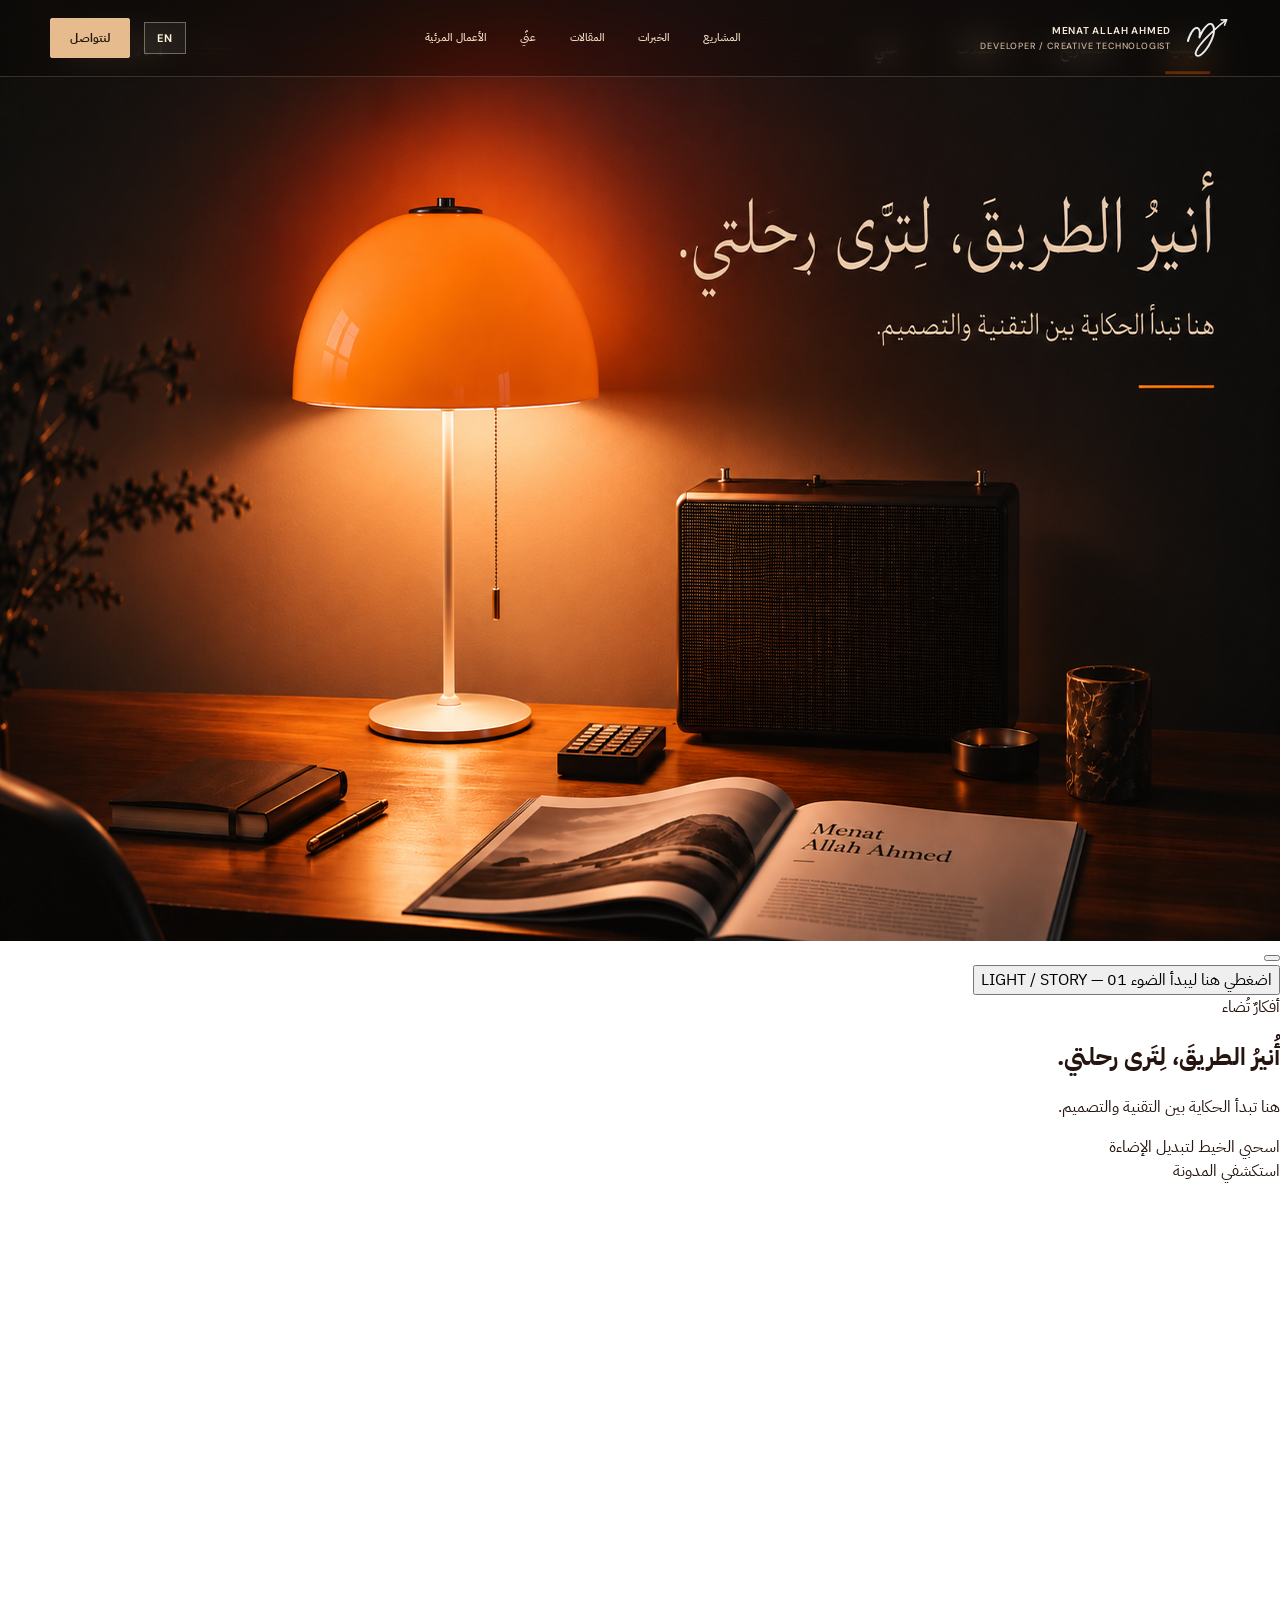
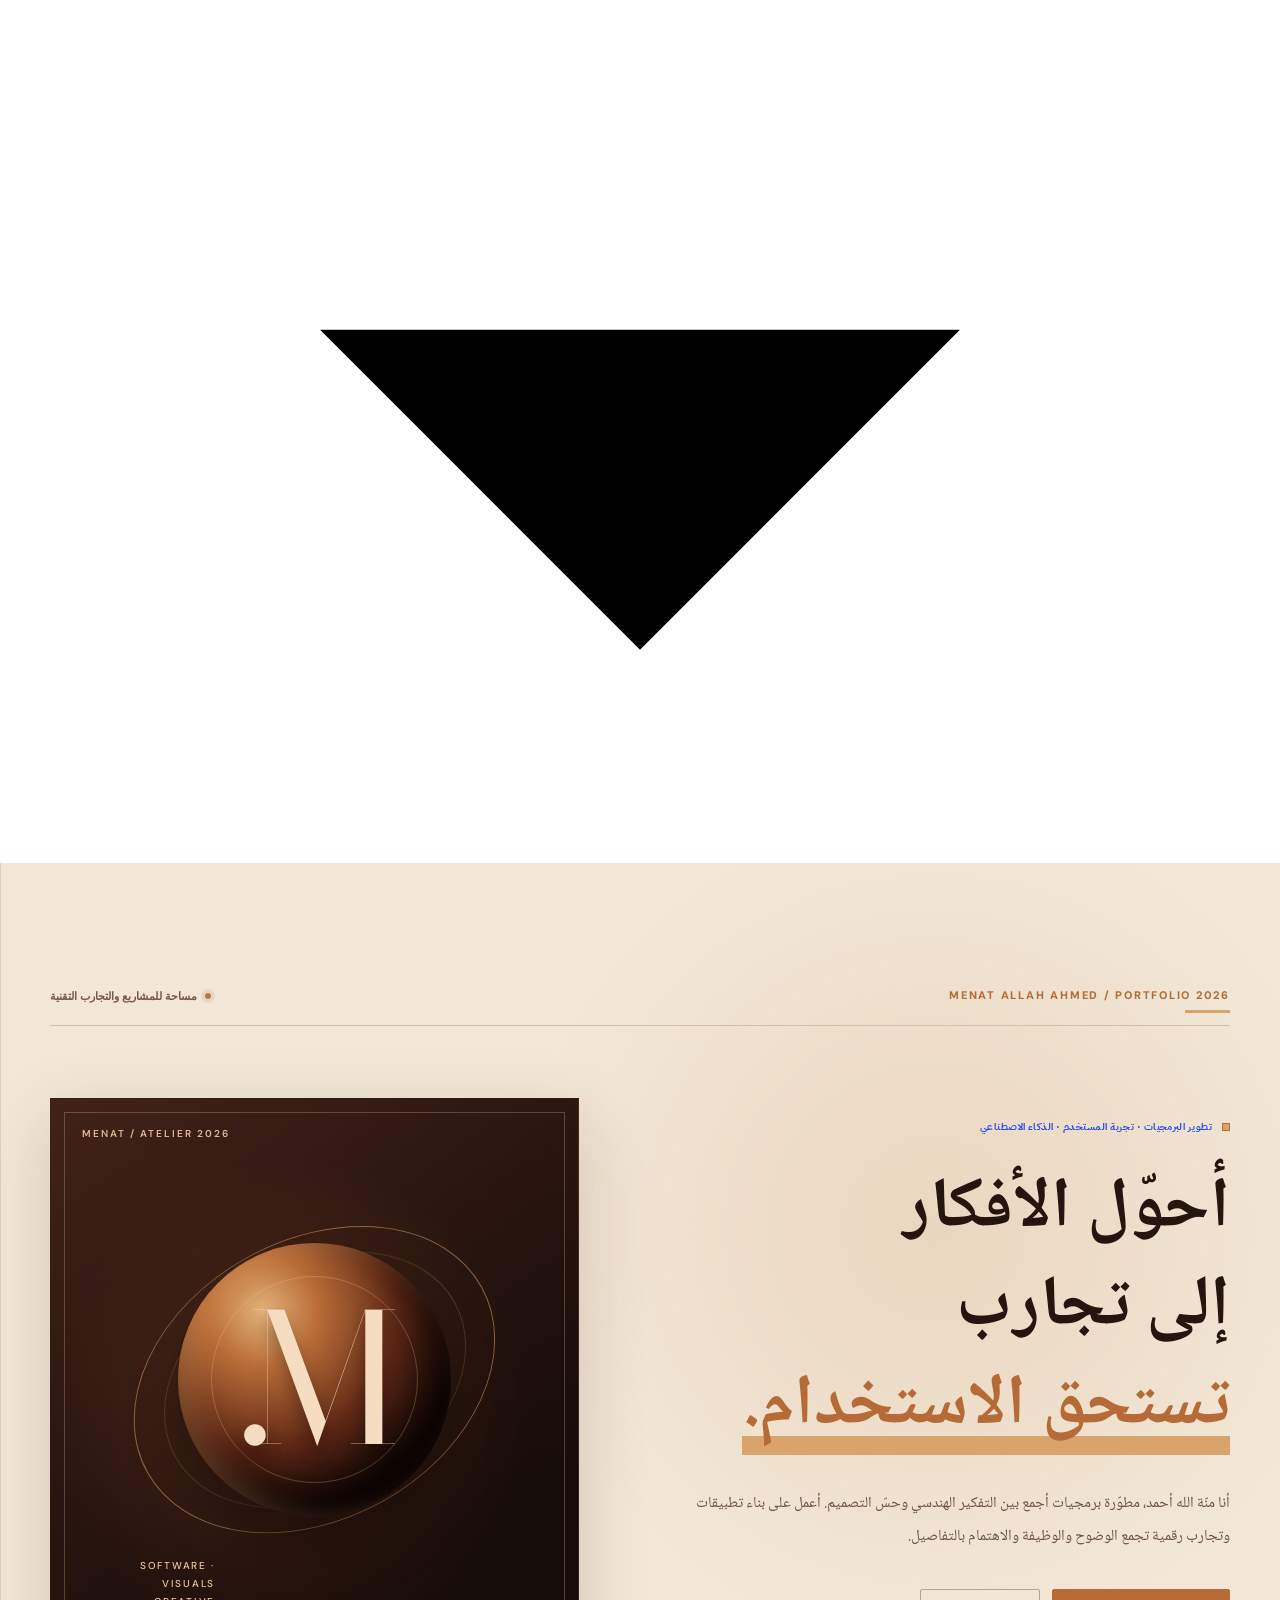
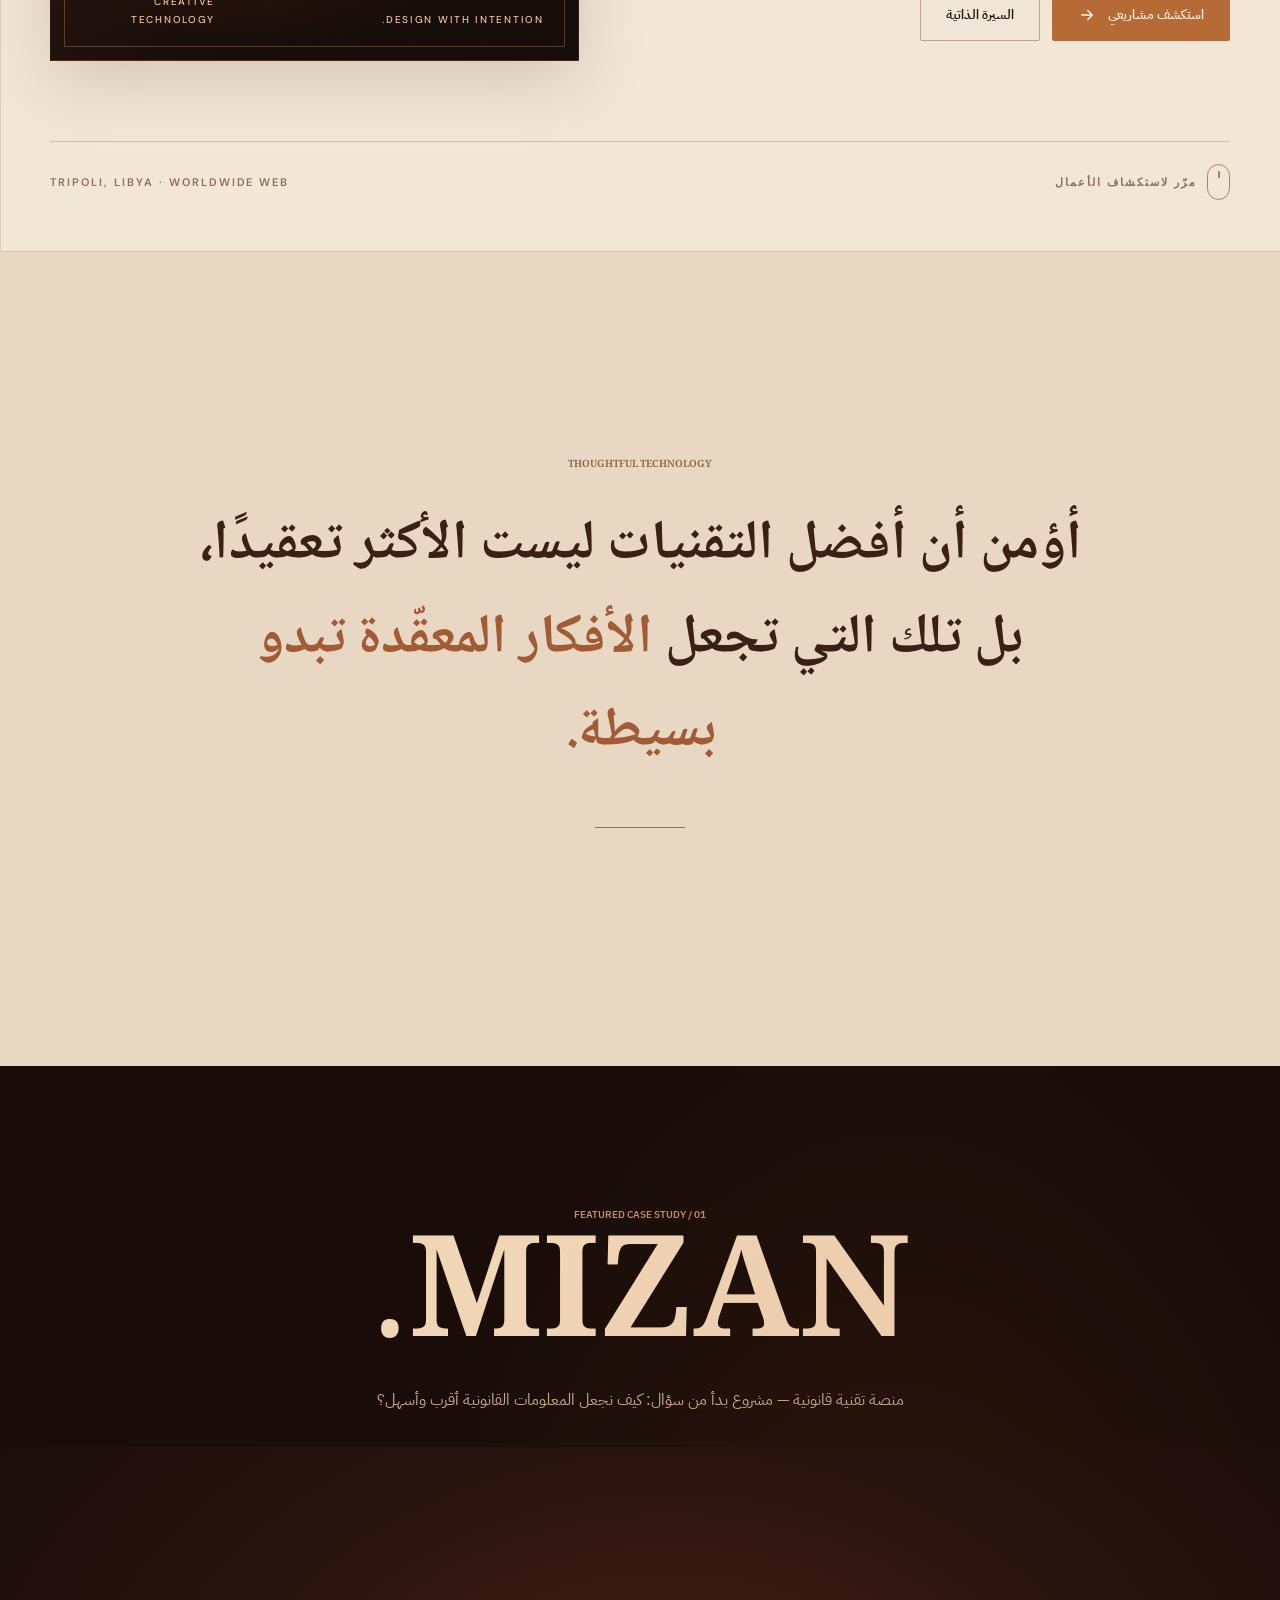
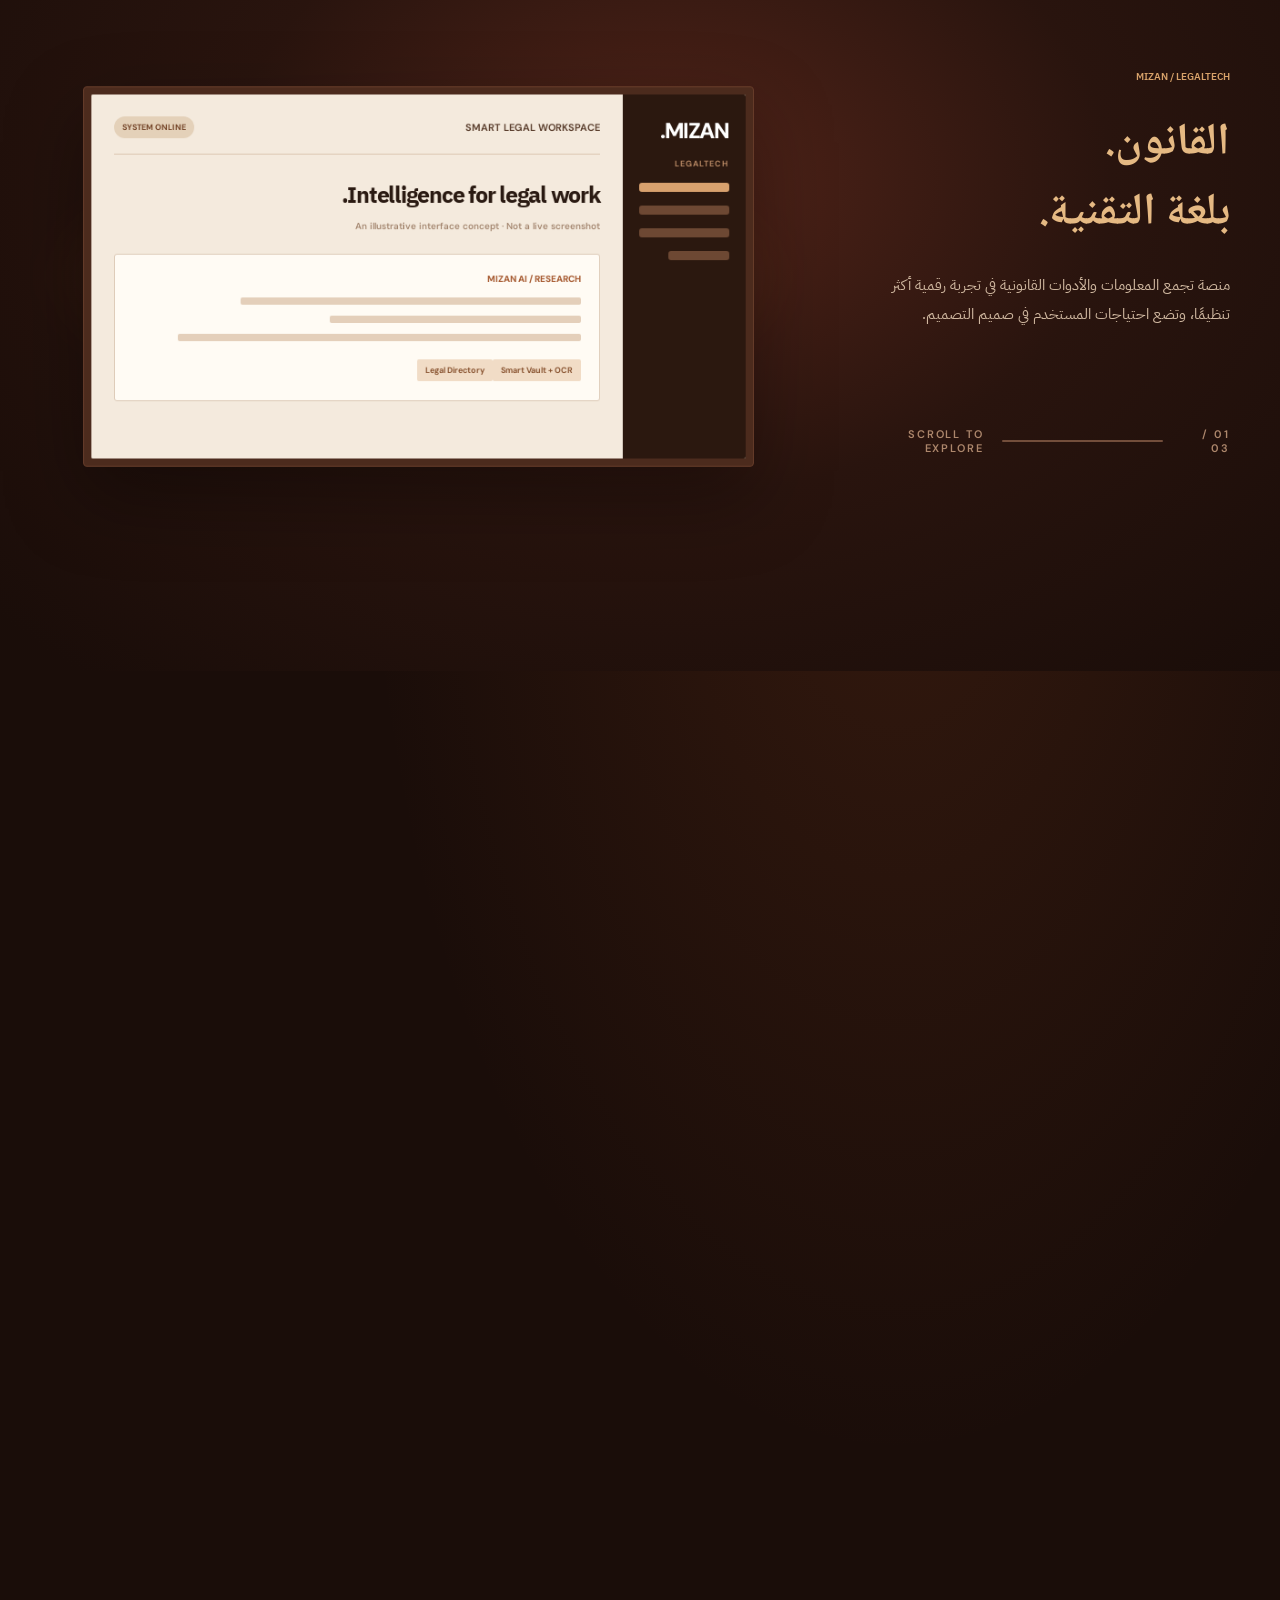
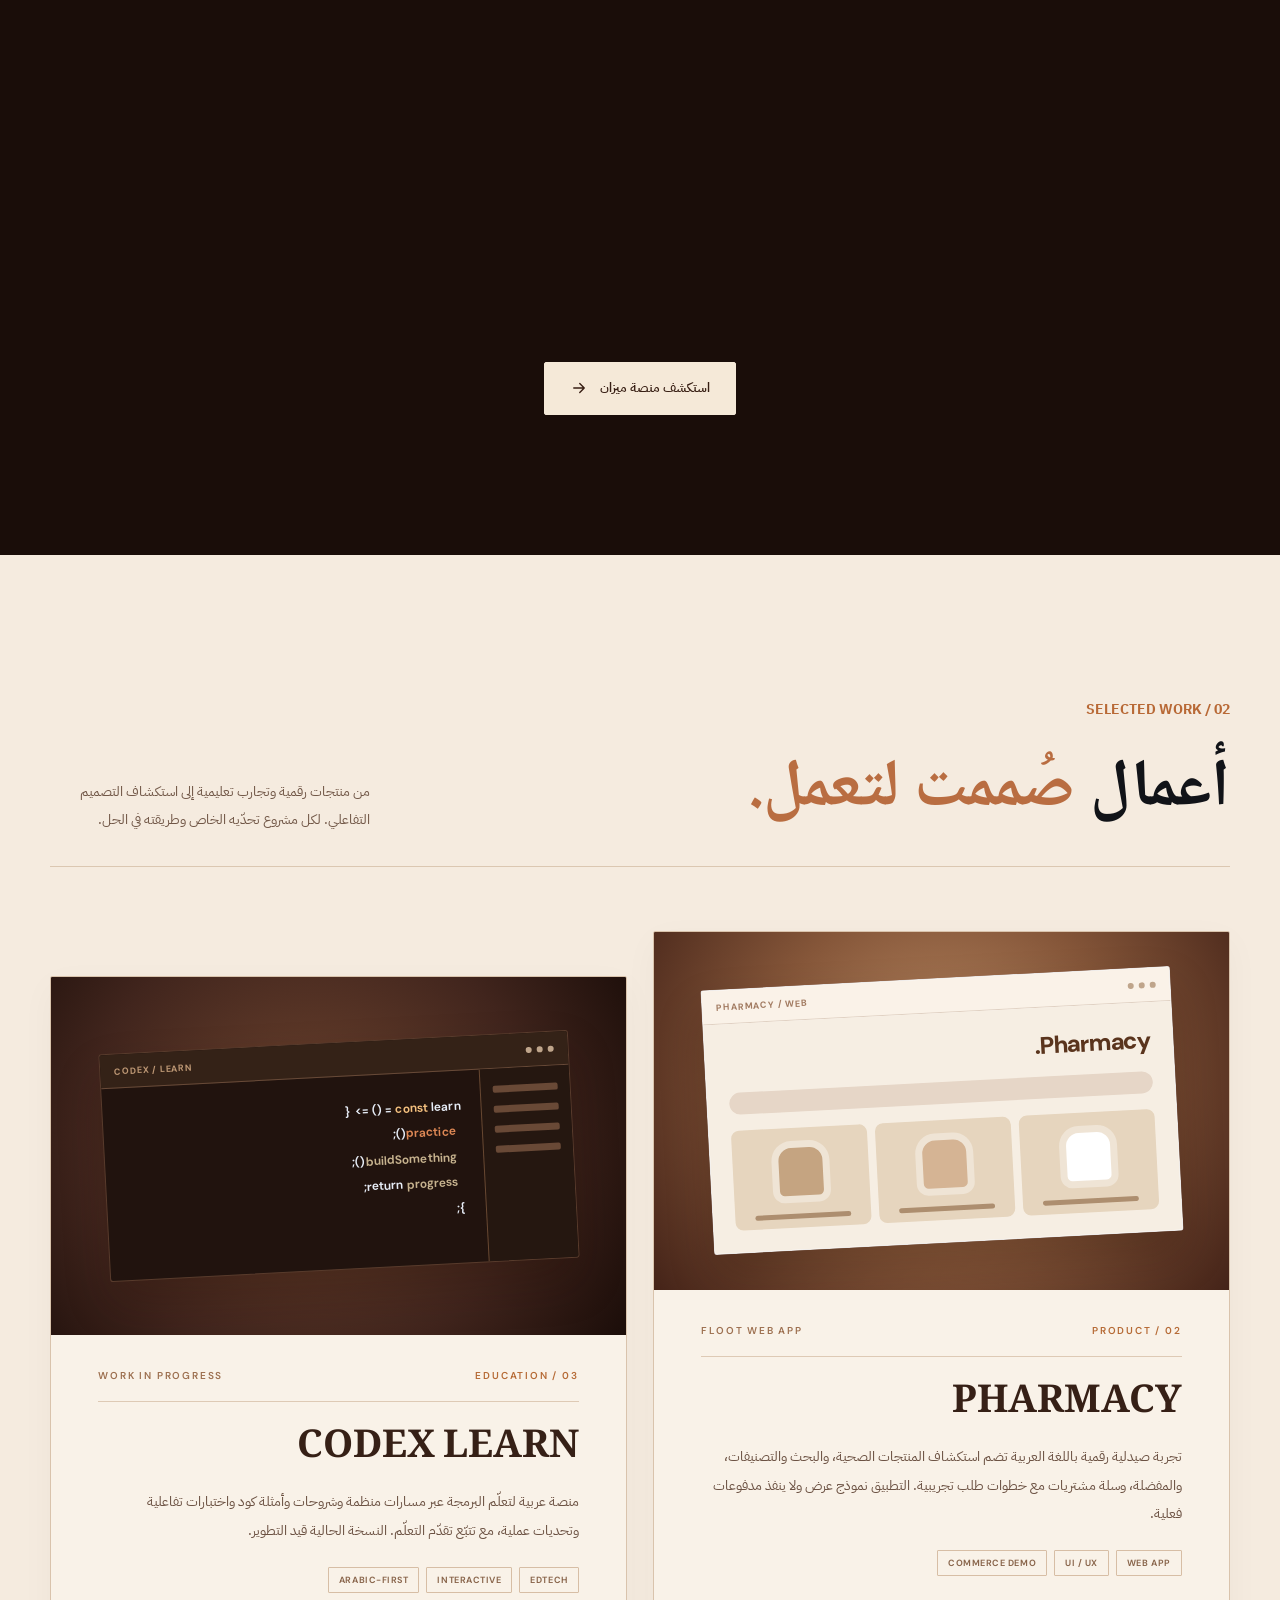
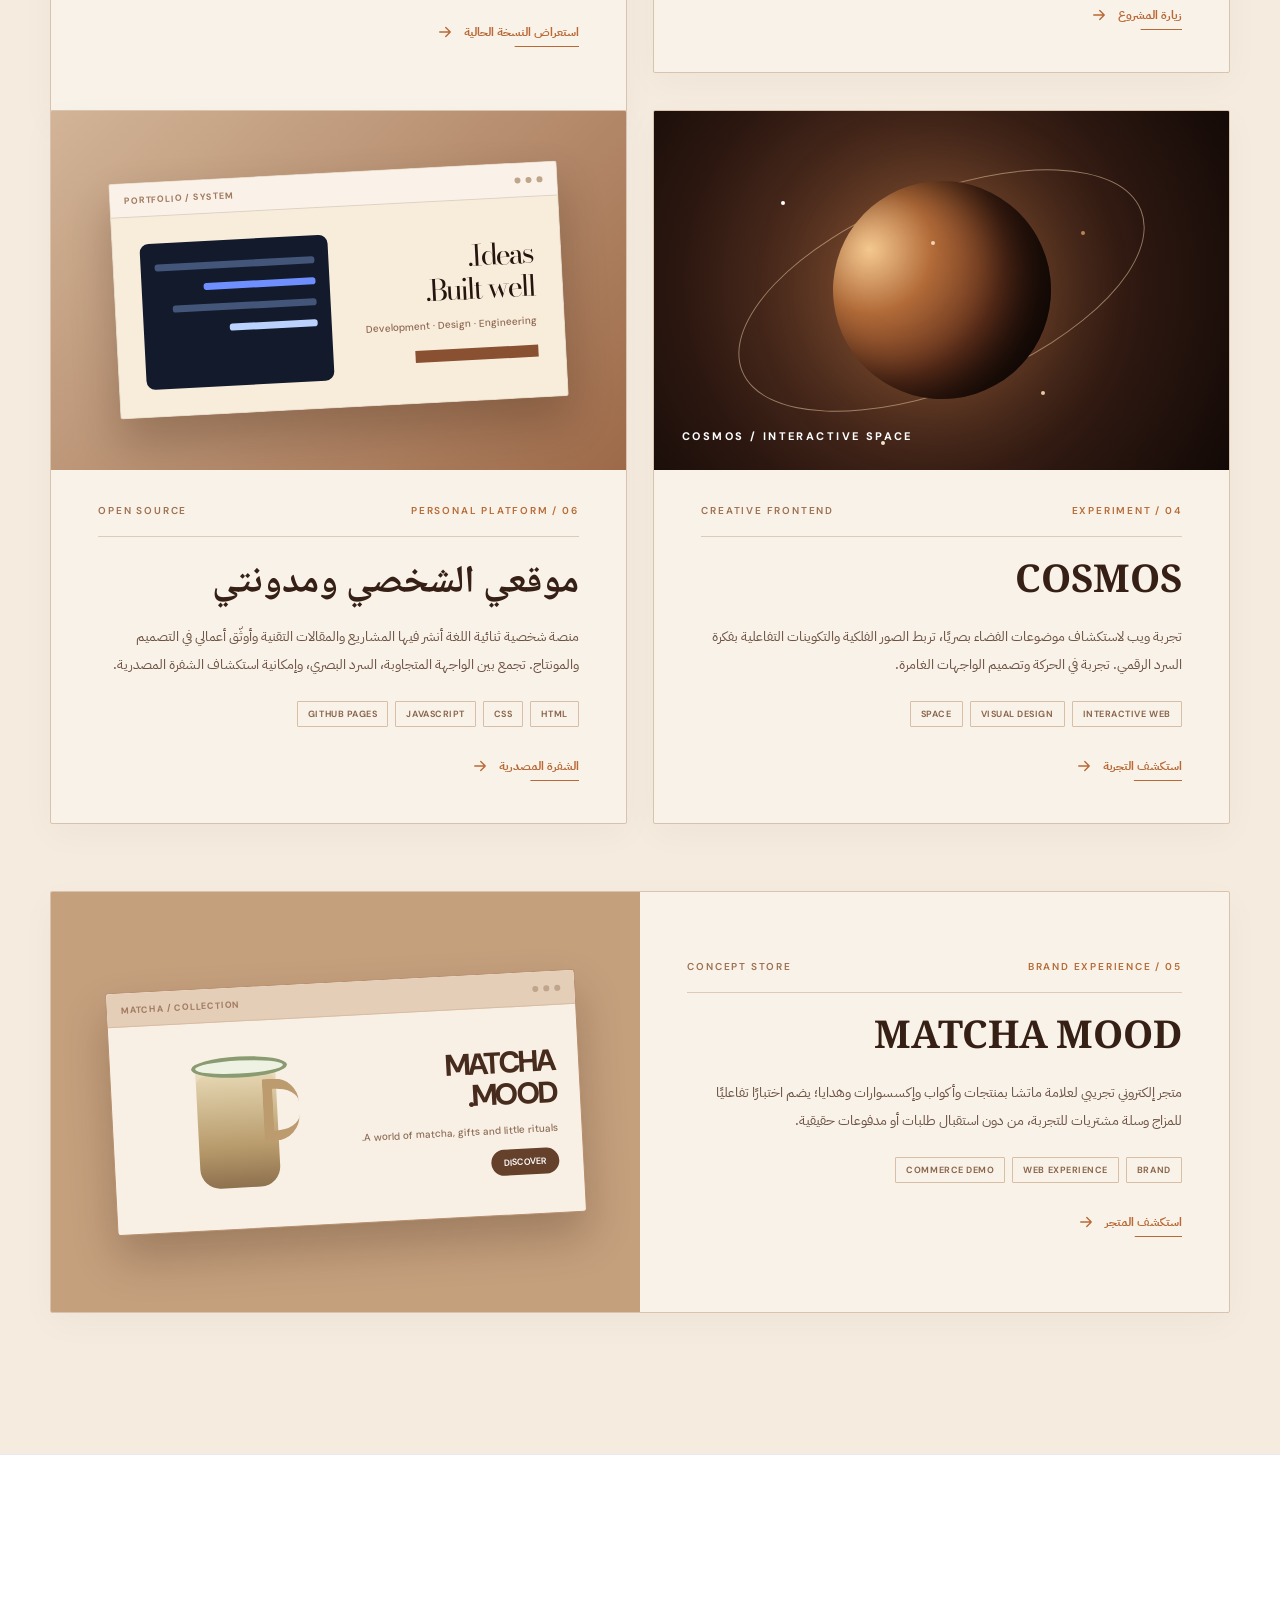
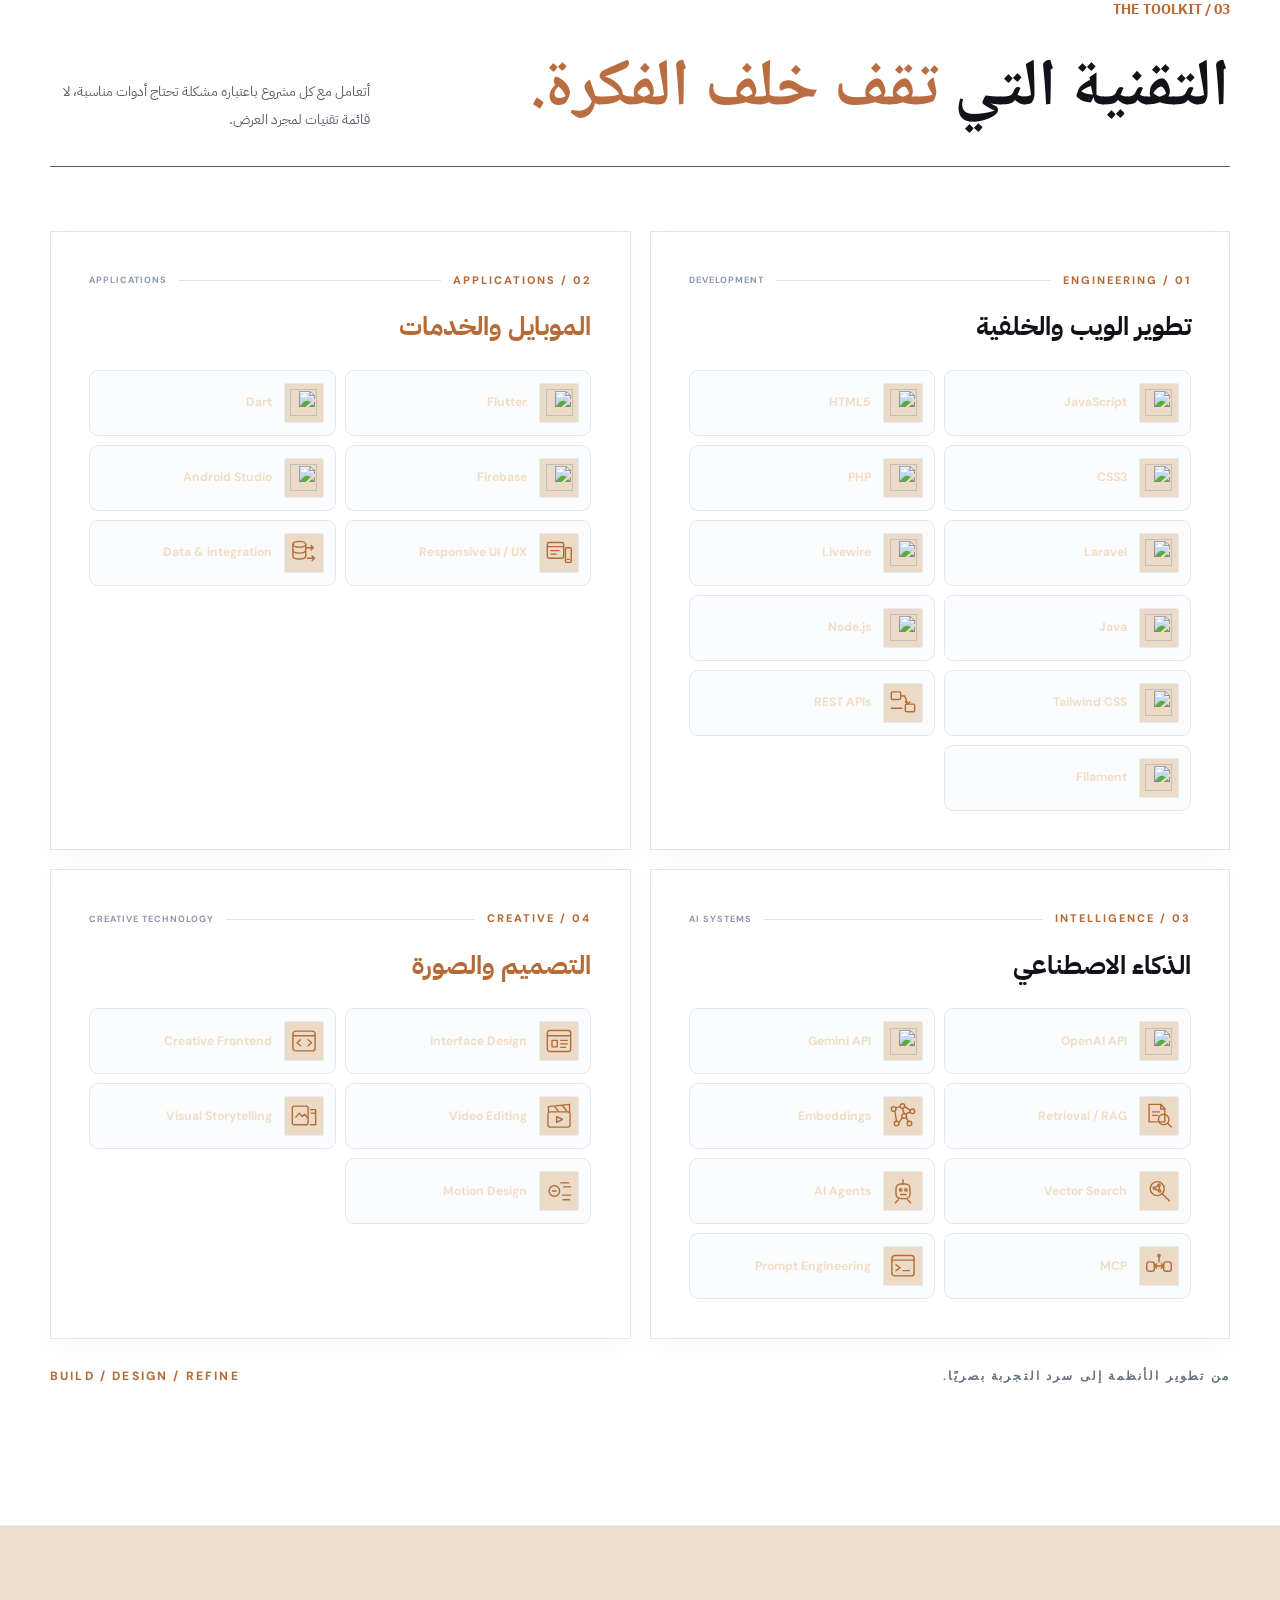
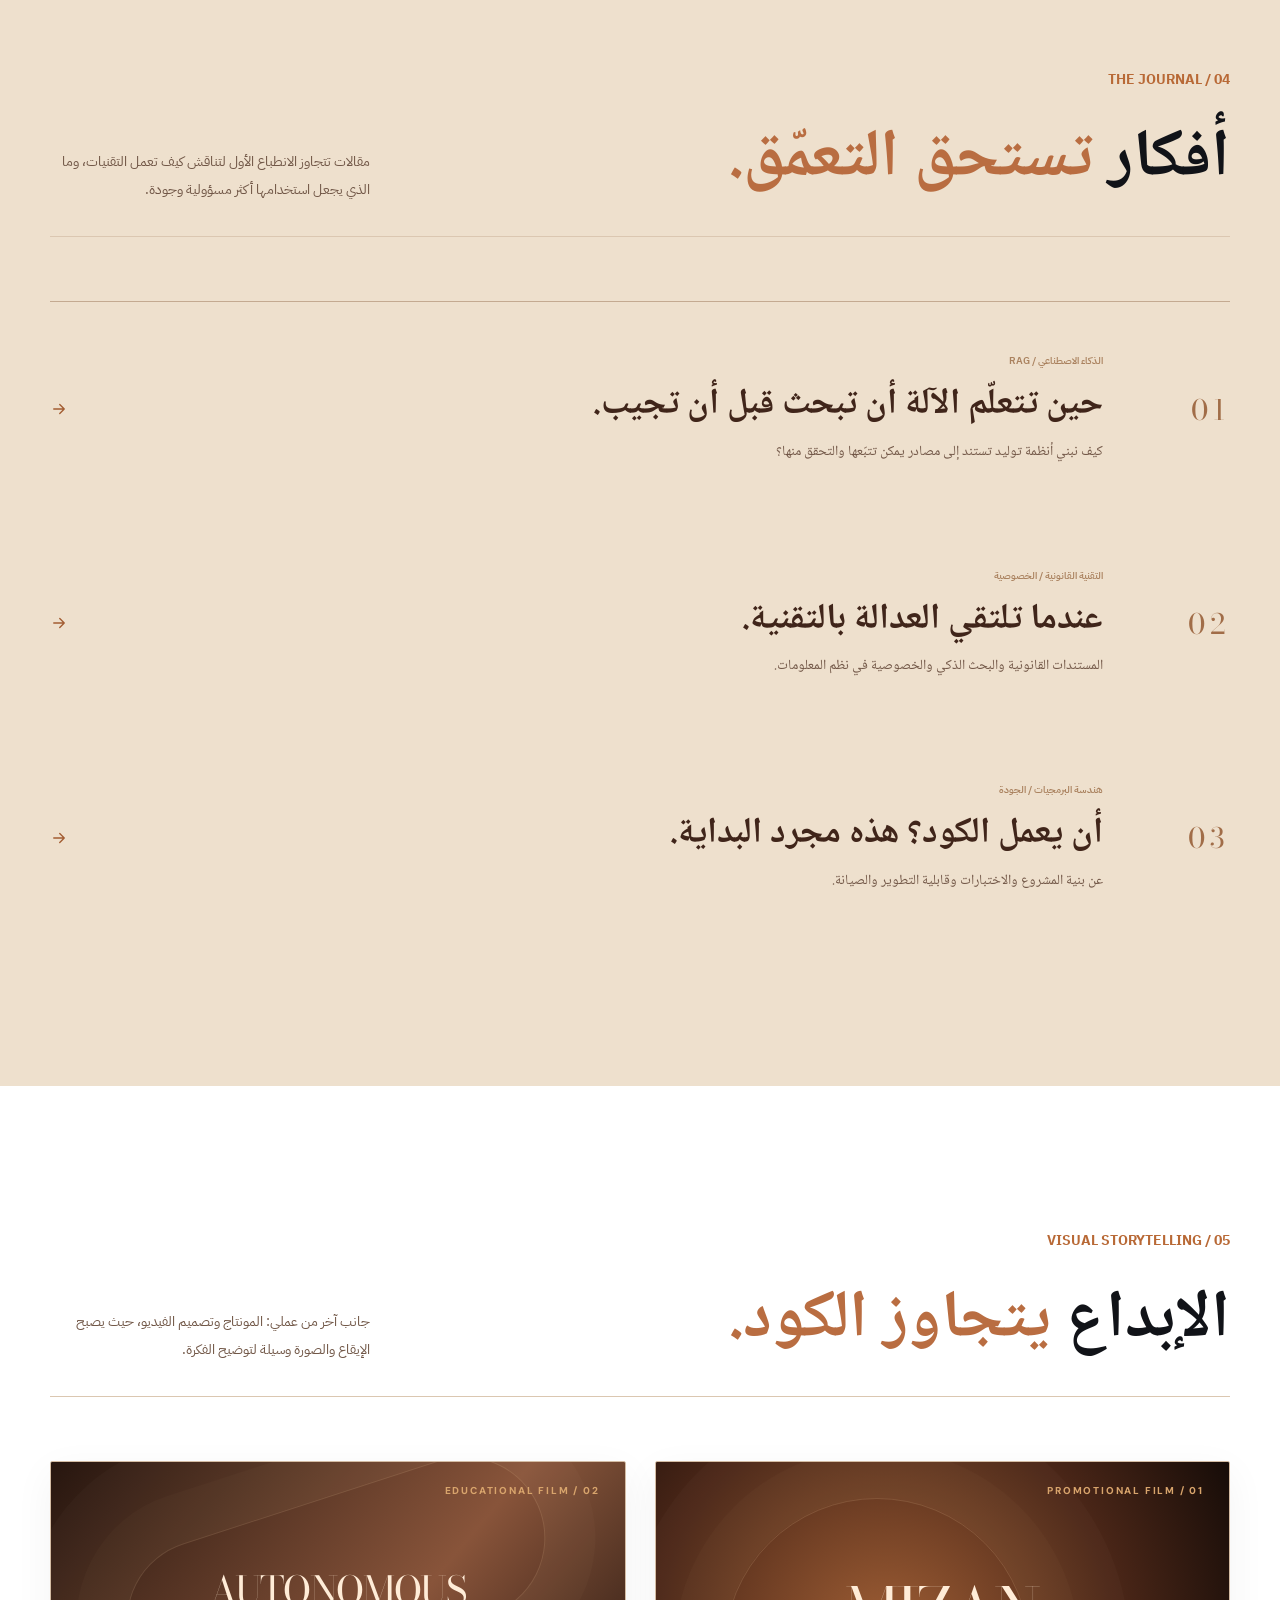
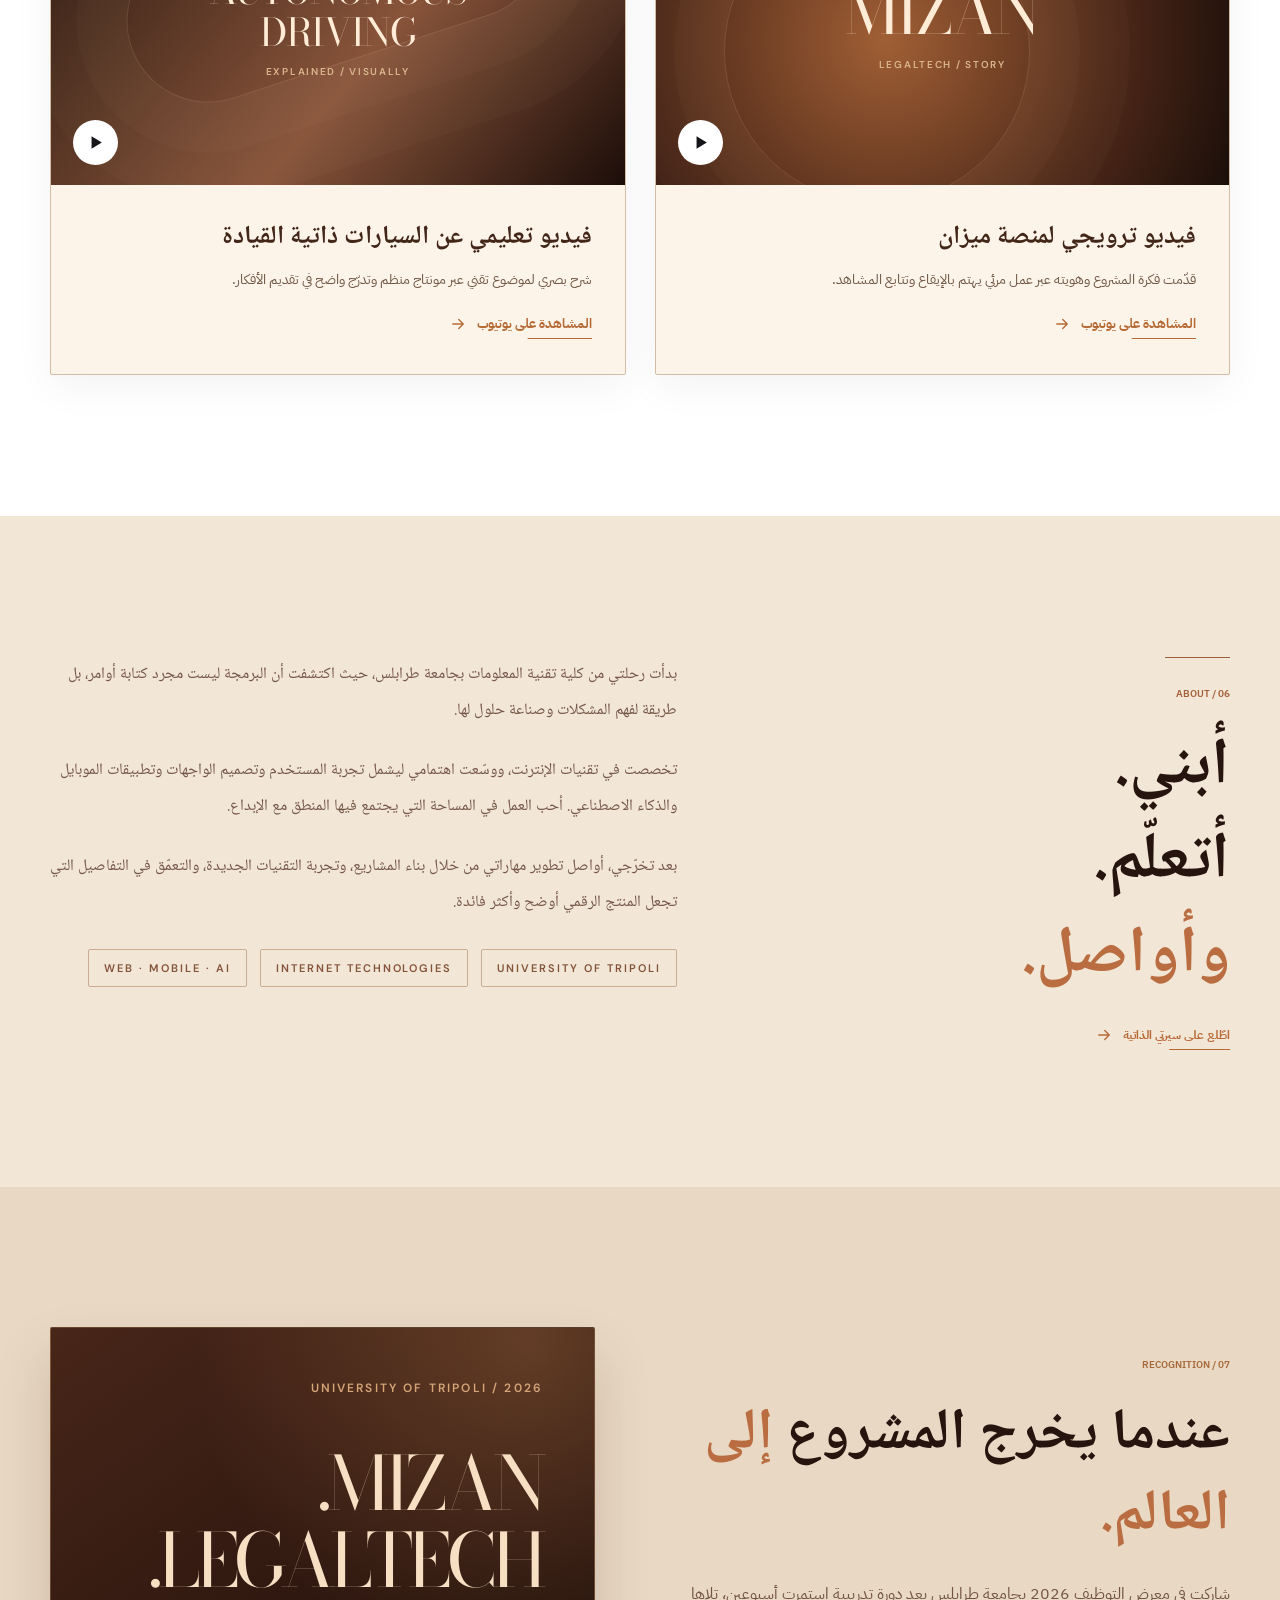
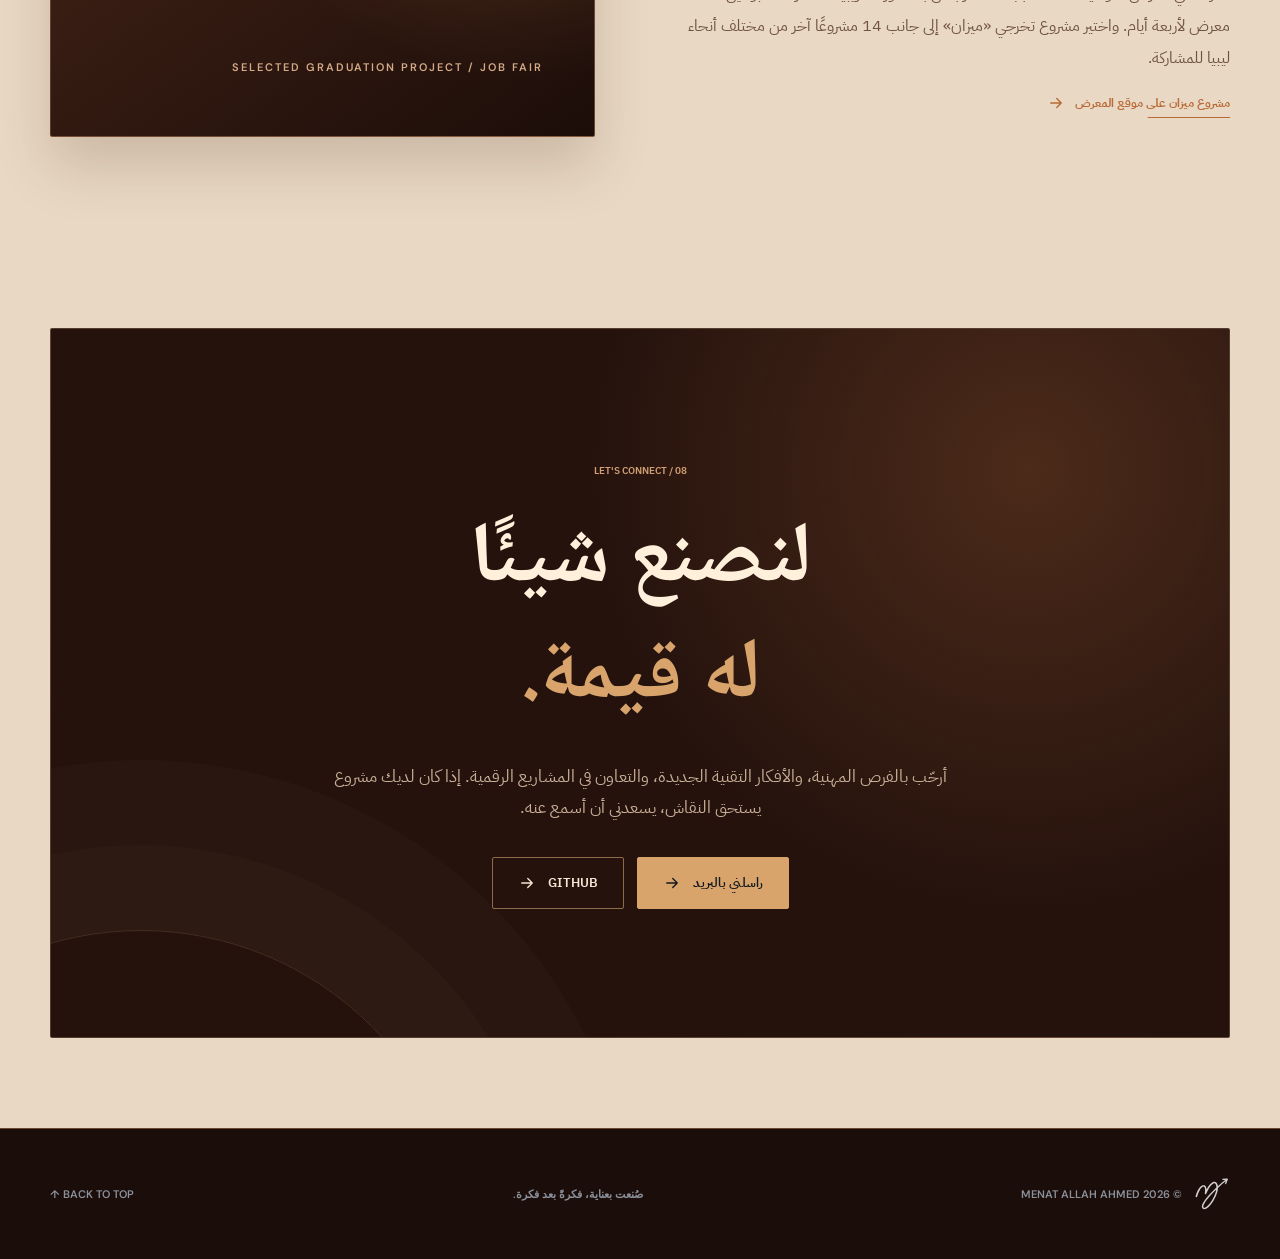
==== commit adf9007a: "Replace illustrated intro with approved photorealistic desk hero and cinematic click-to-light reveal" ====
--- a/index.html
+++ b/index.html
@@ -18,172 +18,38 @@
   <script defer src="assets/portfolio-articles.js?v=20261126"></script>
   <script defer src="assets/portfolio-2026.js?v=tech-strong-motion-20261126"></script>
   <link rel="stylesheet" href="https://fonts.googleapis.com/css2?family=Bodoni+Moda:opsz,wght@6..96,400&display=swap">
-  <script defer src="assets/lamp-intro.js?v=thmanyah-editorial-20261126-6"></script>
+  <script defer src="assets/lamp-intro.js?v=cinema-photo-20261126-7"></script>
   <link rel="stylesheet" href="https://fonts.googleapis.com/css2?family=Amiri:wght@400;700&family=Noto+Naskh+Arabic:wght@400;500;600;700&family=DM+Sans:wght@200;300;400;500;600;700&display=swap">
   <link rel="stylesheet" href="assets/atelier-edition.css?v=thmanyah-editorial-20261126-6">
-  <link rel="stylesheet" href="assets/lamp-intro.css?v=thmanyah-editorial-20261126-6">
+  <link rel="stylesheet" href="assets/lamp-intro.css?v=cinema-photo-20261126-7">
   <script defer src="assets/atelier-edition.js?v=20261126-1"></script>
 </head>
 <body>
-<section class="lamp-intro lamp-vector-intro" id="lampIntro" data-lit="true" aria-label="أنير الطريق لترى رحلتي — مقدمة المدونة">
-<div class="lamp-story-art" aria-hidden="true"><svg class="lamp-illustration lamp-desktop-art" viewBox="0 0 1600 900" preserveAspectRatio="none" xmlns="http://www.w3.org/2000/svg" aria-hidden="true">
-<defs>
-<linearGradient id="s-bg" x1="0" y1="0" x2=".8" y2="1"><stop stop-color="#06090a"/><stop offset=".52" stop-color="#130d09"/><stop offset="1" stop-color="#040505"/></linearGradient>
-<radialGradient id="s-wall"><stop stop-color="#c67638" stop-opacity=".92"/><stop offset=".34" stop-color="#9c4a1f" stop-opacity=".8"/><stop offset=".7" stop-color="#5d270e" stop-opacity=".37"/><stop offset="1" stop-color="#160b07" stop-opacity="0"/></radialGradient>
-<radialGradient id="s-hot"><stop stop-color="#ffca87" stop-opacity=".8"/><stop offset=".41" stop-color="#ef914e" stop-opacity=".45"/><stop offset="1" stop-color="#7c3010" stop-opacity="0"/></radialGradient>
-<linearGradient id="s-bar" x1="0" y1="0" x2="0" y2="1"><stop stop-color="#150b08"/><stop offset=".23" stop-color="#45220e"/><stop offset=".43" stop-color="#865123"/><stop offset=".52" stop-color="#cb9051"/><stop offset=".68" stop-color="#4e250e"/><stop offset="1" stop-color="#100907"/></linearGradient>
-<linearGradient id="s-post"><stop stop-color="#120907"/><stop offset=".25" stop-color="#b37537"/><stop offset=".43" stop-color="#f2bf76"/><stop offset=".59" stop-color="#5d2a12"/><stop offset=".78" stop-color="#180c07"/><stop offset="1" stop-color="#070504"/></linearGradient>
-<linearGradient id="s-cone"><stop stop-color="#080605"/><stop offset=".16" stop-color="#261305"/><stop offset=".3" stop-color="#ad6f30"/><stop offset=".36" stop-color="#edab5d"/><stop offset=".44" stop-color="#4c230e"/><stop offset=".58" stop-color="#140906"/><stop offset=".79" stop-color="#1a0d05"/><stop offset=".94" stop-color="#42220c"/><stop offset="1" stop-color="#090604"/></linearGradient>
-<radialGradient id="s-inside"><stop stop-color="#fffbe7"/><stop offset=".47" stop-color="#ffebbc"/><stop offset=".83" stop-color="#ffce77"/><stop offset="1" stop-color="#e88e31"/></radialGradient>
-<filter id="s-blur"><feGaussianBlur stdDeviation="45"/></filter>
-<filter id="s-smudge"><feGaussianBlur stdDeviation="12"/></filter>
-<filter id="s-grain"><feTurbulence type="fractalNoise" baseFrequency=".64" numOctaves="2" stitchTiles="stitch" seed="8"/><feColorMatrix type="saturate" values="0"/></filter><clipPath id="s-shade-clip"><path d="M1060 202 C1026 271 920 389 815 445 Q1060 461 1305 445 C1215 377 1108 259 1084 202 Z"/></clipPath><pattern id="s-stipple" width="22" height="22" patternUnits="userSpaceOnUse"><circle cx="3" cy="4" r=".65" fill="#ffdfaa" opacity=".38"/><circle cx="12" cy="16" r=".75" fill="#a76834" opacity=".35"/><circle cx="19" cy="8" r=".4" fill="#e6aa67" opacity=".36"/><circle cx="7" cy="20" r=".35" fill="#8b4d25" opacity=".3"/></pattern>
-<!-- Physically inspired brass, white opal diffuser, wall grain and specular reflections. -->
-<linearGradient id="s-brushed-metal" x1="0" y1="0" x2="1" y2="0">
-<stop offset="0" stop-color="#020202"/><stop offset=".075" stop-color="#100a07"/><stop offset=".19" stop-color="#48321f"/><stop offset=".245" stop-color="#d39b59"/><stop offset=".263" stop-color="#fce7ae"/><stop offset=".29" stop-color="#875324"/><stop offset=".33" stop-color="#2c190e"/><stop offset=".46" stop-color="#070605"/><stop offset=".63" stop-color="#180d08"/><stop offset=".81" stop-color="#2b180b"/><stop offset=".91" stop-color="#7a451c"/><stop offset=".954" stop-color="#160b07"/><stop offset="1" stop-color="#040404"/>
-</linearGradient>
-<linearGradient id="s-silk-liner" x1="0" y1="0" x2="0" y2="1">
-<stop offset="0" stop-color="#fffcdf"/><stop offset=".48" stop-color="#fff1c9"/><stop offset=".88" stop-color="#ffd996"/><stop offset="1" stop-color="#f2a74d"/>
-</linearGradient>
-<radialGradient id="s-soft-cast" cx=".48" cy=".16" r=".83">
-<stop stop-color="#ffcc87" stop-opacity=".60"/><stop offset=".28" stop-color="#e89755" stop-opacity=".43"/><stop offset=".54" stop-color="#ba5b2a" stop-opacity=".2"/><stop offset="1" stop-color="#2e1007" stop-opacity="0"/>
-</radialGradient>
-<linearGradient id="s-edge-rim" x1="0" y1="0" x2="1" y2=".32"><stop stop-color="#8d431d"/><stop offset=".26" stop-color="#fff3c3"/><stop offset=".48" stop-color="#ffe9a2"/><stop offset=".73" stop-color="#f2b662"/><stop offset="1" stop-color="#75350e"/></linearGradient>
-<filter id="s-rough-texture" x="-20%" y="-20%" width="140%" height="140%"><feTurbulence type="fractalNoise" baseFrequency=".075 .17" numOctaves="3" seed="17" stitchTiles="stitch"/><feColorMatrix type="saturate" values="0"/></filter>
-<filter id="s-soft-bloom" x="-80%" y="-170%" width="260%" height="440%"><feGaussianBlur stdDeviation="17"/></filter>
-<clipPath id="s-wall-clip"><ellipse cx="1020" cy="655" rx="685" ry="390"/></clipPath>
-</defs>
-<rect width="1600" height="900" fill="url(#s-bg)"/>
-<ellipse class="s-illumination" cx="1013" cy="630" rx="710" ry="530" fill="url(#s-wall)"/>
-<ellipse class="s-illumination" cx="1070" cy="540" rx="470" ry="275" fill="url(#s-hot)"/>
-<path class="s-illumination" d="M820 446H1310L1555 850H460Z" fill="#f09349" filter="url(#s-blur)" opacity=".13"/>
-
-<ellipse class="s-illumination" cx="1050" cy="590" rx="570" ry="380" fill="url(#s-soft-cast)" opacity=".81"/>
-<rect x="240" y="330" width="1300" height="530" filter="url(#s-rough-texture)" clip-path="url(#s-wall-clip)" opacity=".084" style="mix-blend-mode:soft-light" class="s-illumination"/>
-<rect width="1600" height="900" fill="url(#s-stipple)" opacity=".45"/>
-<rect x="70" y="120" width="1460" height="695" fill="none" stroke="#fff4e6" stroke-opacity=".62" stroke-width="1"/>
-<!-- Wall-mounted brass arm and vertical support, like the supplied reference -->
-<path d="M1452 205V920" stroke="#0b0807" stroke-width="24"/>
-<path d="M1445 203V920" stroke="url(#s-post)" stroke-width="15"/>
-<path d="M1445 210V920" stroke="#f5c17b" stroke-width="1" opacity=".55"/>
-<path d="M777 152 1453 205Q1462 209 1456 223L777 175Z" fill="url(#s-bar)"/>
-<path d="M779 154 1451 205" stroke="#efb06a" stroke-opacity=".76" stroke-width="2"/>
-<ellipse cx="775" cy="164" rx="13" ry="19" fill="#b77c3b"/>
-<ellipse cx="774" cy="164" rx="8" ry="13" fill="#5f3517"/>
-<rect x="1058" y="187" width="13" height="31" rx="2" fill="url(#s-post)"/>
-<path d="M1442 218V900" stroke="#fff0bc" stroke-width="1" stroke-opacity=".4"/>
-<path d="M1450 220V899" stroke="#140905" stroke-width="2" stroke-opacity=".62"/>
-<path d="M788 156 1438 207" stroke="#fff1b2" stroke-width=".75" opacity=".24"/>
-<rect x="1061" y="190" width="1.6" height="22" rx="1" fill="#fbd190" opacity=".59"/>
-<ellipse cx="1064" cy="204" rx="11" ry="3.5" fill="#130805" opacity=".48"/>
-
-<!-- Satin-bronze conical shade with shaped specular highlights -->
-<ellipse class="s-illumination" cx="1060" cy="444" rx="253" ry="36" fill="#ffb15a" filter="url(#s-smudge)" opacity=".66"/>
-<path d="M1060 202 C1026 271 920 389 815 445 Q1060 461 1305 445 C1215 377 1108 259 1084 202 Z" fill="#080504" opacity=".37" transform="translate(18 21)" filter="url(#s-soft-bloom)"/><path d="M1060 202 C1026 271 920 389 815 445 Q1060 461 1305 445 C1215 377 1108 259 1084 202 Z" fill="url(#s-cone)"/>
-<path d="M1060 202 C1026 271 920 389 815 445 Q1060 461 1305 445 C1215 377 1108 259 1084 202 Z" fill="url(#s-brushed-metal)" opacity=".84" class="s-metal"/>
-<g clip-path="url(#s-shade-clip)" class="s-metal">
-<path d="M1004 222 C979 301 923 398 875 457" fill="none" stroke="#f2ac62" stroke-width="31" opacity=".20" filter="url(#s-soft-bloom)"/>
-<path d="M1029 231 Q986 323 933 443" fill="none" stroke="#fbd795" stroke-width="5" opacity=".41" filter="url(#s-smudge)"/>
-<path d="M1031 224 C1012 314 972 396 940 450" fill="none" stroke="#e49f5b" stroke-width="2.4" opacity=".21"/>
-<path d="M1092 214 C1145 312 1202 394 1233 453" stroke="#b7743e" stroke-width="11" opacity=".12" filter="url(#s-smudge)" fill="none"/>
-<path d="M1097 208 C1191 366 1255 414 1284 446" stroke="#f1a957" stroke-width="2" opacity=".16" fill="none"/>
-<path d="M981 335 C955 389 928 416 911 453" stroke="#1e1009" stroke-width="7" opacity=".13" filter="url(#s-smudge)" fill="none"/>
-<path d="M1016 248 C994 341 977 375 965 431" stroke="#ffe2a1" stroke-width="1.2" opacity=".28" fill="none"/>
-</g>
-<path d="M1060 203C1007 298 911 414 815 445" stroke="#c88743" stroke-opacity=".16" stroke-width="1.4" fill="none"/>
-<path d="M1084 203C1166 337 1256 418 1304 446" stroke="#f3b87a" stroke-opacity=".11" stroke-width="1.8" fill="none"/>
-
-<g clip-path="url(#s-shade-clip)">
-<path d="M1058 215C1013 308 942 411 928 451" stroke="#ffc980" stroke-opacity=".35" stroke-width="25" filter="url(#s-smudge)"/>
-<path d="M1039 230 912 447" stroke="#f6ae62" stroke-opacity=".18" stroke-width="4"/>
-<path d="M1094 222 1223 447" stroke="#9f5321" stroke-opacity=".28" stroke-width="5"/>
-<path d="M1166 330 1250 445" stroke="#160904" stroke-opacity=".46" stroke-width="17" filter="url(#s-smudge)"/>
-</g>
-<!-- Pearlescent pale-gold underside, not a flat yellow cartoon ellipse -->
-<ellipse class="s-illumination" cx="1060" cy="446" rx="250" ry="30" fill="#ffb451" opacity=".64" filter="url(#s-smudge)"/>
-<ellipse class="s-illumination s-liner" cx="1060" cy="446" rx="248" ry="27" fill="url(#s-silk-liner)"/>
-<g class="s-illumination" opacity=".38" stroke="#d5a465" stroke-width="1.2">
-<path d="M832 441L850 427M858 449L868 426M890 453L897 425M923 458L930 426M957 463L960 426M993 466L995 426M1031 469L1031 426M1070 469L1070 426M1112 468L1110 426M1154 467L1151 426M1196 462L1188 425M1236 456L1223 426M1266 449L1247 427M1290 440L1271 426" fill="none"/></g>
-<ellipse class="s-illumination" cx="1060" cy="444" rx="235" ry="18" fill="#fff8da" opacity=".12"/>
-<g stroke="#c07a37" stroke-width="1" opacity=".22"><path d="M843 440 860 424M884 450 897 424M925 457 937 424M971 466 975 424M1020 470 1022 424M1064 470 1064 424M1110 469 1107 424M1153 464 1148 424M1197 459 1188 424M1239 451 1224 424M1271 443 1253 424"/></g>
-<path d="M812 444Q1060 462 1308 444" stroke="url(#s-edge-rim)" stroke-width="3" fill="none"/>
-</svg><svg class="lamp-illustration lamp-mobile-art" viewBox="0 0 760 1220" preserveAspectRatio="none" xmlns="http://www.w3.org/2000/svg" aria-hidden="true">
-<defs>
-<linearGradient id="m-bg" x1="0" y1="0" x2=".8" y2="1"><stop stop-color="#06090a"/><stop offset=".52" stop-color="#130d09"/><stop offset="1" stop-color="#040505"/></linearGradient>
-<radialGradient id="m-wall"><stop stop-color="#c67638" stop-opacity=".92"/><stop offset=".34" stop-color="#9c4a1f" stop-opacity=".8"/><stop offset=".7" stop-color="#5d270e" stop-opacity=".37"/><stop offset="1" stop-color="#160b07" stop-opacity="0"/></radialGradient>
-<radialGradient id="m-hot"><stop stop-color="#ffca87" stop-opacity=".8"/><stop offset=".41" stop-color="#ef914e" stop-opacity=".45"/><stop offset="1" stop-color="#7c3010" stop-opacity="0"/></radialGradient>
-<linearGradient id="m-bar" x1="0" y1="0" x2="0" y2="1"><stop stop-color="#150b08"/><stop offset=".23" stop-color="#45220e"/><stop offset=".43" stop-color="#865123"/><stop offset=".52" stop-color="#cb9051"/><stop offset=".68" stop-color="#4e250e"/><stop offset="1" stop-color="#100907"/></linearGradient>
-<linearGradient id="m-post"><stop stop-color="#120907"/><stop offset=".25" stop-color="#b37537"/><stop offset=".43" stop-color="#f2bf76"/><stop offset=".59" stop-color="#5d2a12"/><stop offset=".78" stop-color="#180c07"/><stop offset="1" stop-color="#070504"/></linearGradient>
-<linearGradient id="m-cone"><stop stop-color="#080605"/><stop offset=".16" stop-color="#261305"/><stop offset=".3" stop-color="#ad6f30"/><stop offset=".36" stop-color="#edab5d"/><stop offset=".44" stop-color="#4c230e"/><stop offset=".58" stop-color="#140906"/><stop offset=".79" stop-color="#1a0d05"/><stop offset=".94" stop-color="#42220c"/><stop offset="1" stop-color="#090604"/></linearGradient>
-<radialGradient id="m-inside"><stop stop-color="#fffbe7"/><stop offset=".47" stop-color="#ffebbc"/><stop offset=".83" stop-color="#ffce77"/><stop offset="1" stop-color="#e88e31"/></radialGradient>
-<filter id="m-blur"><feGaussianBlur stdDeviation="45"/></filter>
-<filter id="m-smudge"><feGaussianBlur stdDeviation="12"/></filter>
-<filter id="m-grain"><feTurbulence type="fractalNoise" baseFrequency=".64" numOctaves="2" stitchTiles="stitch" seed="8"/><feColorMatrix type="saturate" values="0"/></filter><pattern id="m-stipple" width="22" height="22" patternUnits="userSpaceOnUse"><circle cx="3" cy="4" r=".65" fill="#ffdfaa" opacity=".38"/><circle cx="12" cy="16" r=".75" fill="#a76834" opacity=".35"/><circle cx="19" cy="8" r=".4" fill="#e6aa67" opacity=".36"/><circle cx="7" cy="20" r=".35" fill="#8b4d25" opacity=".3"/></pattern>
-<!-- Physically inspired brass, white opal diffuser, wall grain and specular reflections. -->
-<linearGradient id="m-brushed-metal" x1="0" y1="0" x2="1" y2="0">
-<stop offset="0" stop-color="#020202"/><stop offset=".075" stop-color="#100a07"/><stop offset=".19" stop-color="#48321f"/><stop offset=".245" stop-color="#d39b59"/><stop offset=".263" stop-color="#fce7ae"/><stop offset=".29" stop-color="#875324"/><stop offset=".33" stop-color="#2c190e"/><stop offset=".46" stop-color="#070605"/><stop offset=".63" stop-color="#180d08"/><stop offset=".81" stop-color="#2b180b"/><stop offset=".91" stop-color="#7a451c"/><stop offset=".954" stop-color="#160b07"/><stop offset="1" stop-color="#040404"/>
-</linearGradient>
-<linearGradient id="m-silk-liner" x1="0" y1="0" x2="0" y2="1">
-<stop offset="0" stop-color="#fffcdf"/><stop offset=".48" stop-color="#fff1c9"/><stop offset=".88" stop-color="#ffd996"/><stop offset="1" stop-color="#f2a74d"/>
-</linearGradient>
-<radialGradient id="m-soft-cast" cx=".48" cy=".16" r=".83">
-<stop stop-color="#ffcc87" stop-opacity=".60"/><stop offset=".28" stop-color="#e89755" stop-opacity=".43"/><stop offset=".54" stop-color="#ba5b2a" stop-opacity=".2"/><stop offset="1" stop-color="#2e1007" stop-opacity="0"/>
-</radialGradient>
-<linearGradient id="m-edge-rim" x1="0" y1="0" x2="1" y2=".32"><stop stop-color="#8d431d"/><stop offset=".26" stop-color="#fff3c3"/><stop offset=".48" stop-color="#ffe9a2"/><stop offset=".73" stop-color="#f2b662"/><stop offset="1" stop-color="#75350e"/></linearGradient>
-<filter id="m-rough-texture" x="-20%" y="-20%" width="140%" height="140%"><feTurbulence type="fractalNoise" baseFrequency=".075 .17" numOctaves="3" seed="17" stitchTiles="stitch"/><feColorMatrix type="saturate" values="0"/></filter>
-<filter id="m-soft-bloom" x="-80%" y="-170%" width="260%" height="440%"><feGaussianBlur stdDeviation="17"/></filter>
-<clipPath id="m-wall-clip"><ellipse cx="368" cy="664" rx="535" ry="540"/></clipPath>
-<clipPath id="m-shade-shape"><path d="M379 212 C345 289 260 390 178 449 Q379 466 585 449 C502 377 416 279 395 212Z"/></clipPath></defs>
-<rect width="760" height="1220" fill="url(#m-bg)"/>
-<ellipse class="s-illumination" cx="370" cy="655" rx="550" ry="565" fill="url(#m-wall)"/>
-<ellipse class="s-illumination" cx="378" cy="575" rx="310" ry="244" fill="url(#m-hot)" opacity=".69"/>
-
-<ellipse class="s-illumination" cx="380" cy="625" rx="430" ry="450" fill="url(#m-soft-cast)" opacity=".81"/>
-<rect x="0" y="340" width="760" height="760" filter="url(#m-rough-texture)" clip-path="url(#m-wall-clip)" opacity=".084" style="mix-blend-mode:soft-light" class="s-illumination"/>
-<rect width="760" height="1220" fill="url(#m-stipple)" opacity=".45"/>
-<rect x="47" y="142" width="666" height="1025" fill="none" stroke="#fff3e1" stroke-opacity=".68" stroke-width="1.5"/>
-<path d="M682 203V1245" stroke="#0d0906" stroke-width="24"/>
-<path d="M676 206V1245" stroke="url(#m-post)" stroke-width="12"/>
-<path d="M163 171 689 206 682 224 161 190Z" fill="url(#m-bar)"/>
-<path d="M164 173 687 207" stroke="#f3b876" stroke-width="1.7" opacity=".74"/>
-<ellipse cx="160" cy="181" rx="13" ry="18" fill="#bc8141"/><ellipse cx="160" cy="181" rx="8" ry="13" fill="#4a2812"/>
-<rect x="376" y="185" width="12" height="32" rx="2" fill="url(#m-post)"/>
-<path d="M674 216V1218" stroke="#ffebae" stroke-width="1" stroke-opacity=".34"/>
-<path d="M681 219V1218" stroke="#180c05" stroke-width="2" stroke-opacity=".64"/>
-<path d="M169 174 672 207" stroke="#fff1b2" stroke-width=".7" opacity=".26"/>
-<rect x="379" y="189" width="1.6" height="22" rx="1" fill="#fbd190" opacity=".6"/>
-<ellipse cx="384" cy="212" rx="10" ry="3.5" fill="#130805" opacity=".5"/>
-
-<ellipse class="s-illumination" cx="379" cy="452" rx="198" ry="34" fill="#ffb963" filter="url(#m-smudge)" opacity=".73"/>
-<path d="M379 212 C345 289 260 390 178 449 Q379 466 585 449 C502 377 416 279 395 212Z" fill="#090604" opacity=".34" transform="translate(13 16)" filter="url(#m-soft-bloom)"/><path d="M379 212 C345 289 260 390 178 449 Q379 466 585 449 C502 377 416 279 395 212Z" fill="url(#m-cone)"/>
-<path d="M379 212 C345 289 260 390 178 449 Q379 466 585 449 C502 377 416 279 395 212Z" fill="url(#m-brushed-metal)" opacity=".84" class="s-metal"/>
-<g clip-path="url(#m-shade-shape)" class="s-metal">
-<path d="M358 223 C321 323 266 400 233 457" fill="none" stroke="#f8bd6d" stroke-width="24" opacity=".18" filter="url(#m-soft-bloom)"/>
-<path d="M357 231 Q316 332 269 451" fill="none" stroke="#fbd795" stroke-width="5" opacity=".4" filter="url(#m-smudge)"/>
-<path d="M356 224 C330 328 301 395 284 451" fill="none" stroke="#e49f5b" stroke-width="2.4" opacity=".21"/>
-<path d="M396 217 C449 317 520 410 562 449" stroke="#ad703b" stroke-width="13" opacity=".11" filter="url(#m-smudge)" fill="none"/>
-<path d="M395 223 C446 326 508 410 550 446" stroke="#f5b569" stroke-width="1.6" opacity=".13" fill="none"/>
-<path d="M334 310 C308 375 276 415 260 452" stroke="#210d05" stroke-width="6" opacity=".12" filter="url(#m-smudge)" fill="none"/>
-</g>
-<path d="M379 213C328 328 261 399 180 449" stroke="#ca8643" opacity=".15" stroke-width="1.3" fill="none"/>
-<path d="M395 213C455 331 520 405 584 450" stroke="#efb775" opacity=".12" stroke-width="1.3" fill="none"/>
-
-<path d="M366 227 278 451" stroke="#f7b46b" stroke-width="13" opacity=".25" filter="url(#m-smudge)"/>
-<ellipse class="s-illumination" cx="382" cy="451" rx="200" ry="27" fill="#ffb653" opacity=".55" filter="url(#m-smudge)"/>
-<ellipse class="s-illumination s-liner" cx="382" cy="453" rx="198" ry="26" fill="url(#m-silk-liner)"/><g class="s-illumination" opacity=".35" stroke="#d5a465" stroke-width="1"><path d="M205 443L213 427M236 450L243 427M267 454L273 426M300 459L303 426M334 465L334 426M369 467L369 427M403 467L404 427M438 463L432 427M472 461L465 427M507 456L496 427M541 450L522 427M565 443L546 427" fill="none"/></g>
-<ellipse class="s-illumination" cx="382" cy="450" rx="187" ry="16" fill="#fff9d1" opacity=".12"/>
-<g stroke="#c07739" stroke-width="1" opacity=".23"><path d="M221 445 235 429M256 458 267 428M300 462 309 427M342 469 345 426M388 469 388 427M433 467 426 427M478 464 466 427M524 457 503 427M548 446 529 427"/></g>
-<path d="M181 450 Q380 467 584 450" stroke="url(#m-edge-rim)" stroke-width="2.5" fill="none"/>
-</svg></div>
-<div class="lamp-title-block" dir="rtl">
-  <p class="lamp-kicker" data-ar="مساحة للأفكار والتجارب" data-en="AN EDITORIAL SPACE FOR IDEAS">مساحة للأفكار والتجارب</p>
-  <h1 class="lamp-title" id="lampTitle"><span data-ar="أُنيرُ الطريقَ،" data-en="Lighting the way,">أُنيرُ الطريقَ،</span><span class="lamp-title-last" data-ar="لِتَرى رِحلتي." data-en="telling my story.">لِتَرى رِحلتي.</span></h1>
-  <p class="lamp-editorial-note" data-ar="من البرمجة إلى التصميم، لكلّ فكرةٍ هنا حكاية." data-en="From software to design, every idea has a story.">من البرمجة إلى التصميم، لكلّ فكرةٍ هنا حكاية.</p>
-  <div class="lamp-title-rule" aria-hidden="true"><span class="lamp-title-stroke"></span><span class="lamp-title-page">٠١ / البداية</span></div>
-</div>
-<button class="lamp-cord" id="lampCord" type="button" aria-pressed="true" aria-label="اسحبي خيط المصباح لإطفاء الضوء"><span class="lamp-cord-string" aria-hidden="true"></span><span class="lamp-cord-neck" aria-hidden="true"></span><span class="lamp-cord-drop" aria-hidden="true"></span></button>
-<p class="lamp-instruction" id="lampInstructionText">اسحبي الخيط لتبديل الإضاءة</p>
-<a class="lamp-next" href="#home" aria-label="الانتقال إلى المدونة"><span data-ar="استكشفي المدونة" data-en="Explore the journal">استكشفي المدونة</span><svg viewBox="0 0 24 24" aria-hidden="true"><path d="M12 3v17m-6-6 6 6 6-6"/></svg></a>
+<section class="lamp-intro lamp-cinematic-intro" id="lampIntro" data-lit="false" aria-label="مدخل مدونة منة الله أحمد — أنير الطريق لترى رحلتي">
+  <div class="lamp-photo-plane" aria-hidden="true">
+    <img class="lamp-photograph" src="assets/lamp-hero-final.png" alt="" width="1671" height="941" fetchpriority="high" decoding="async">
+    <button class="lamp-cord-touch" id="lampCord" type="button" aria-label="اسحبي خيط المصباح لإطفاء الإضاءة" aria-pressed="false">
+      <span class="lamp-cord-focus" aria-hidden="true"></span>
+    </button>
+  </div>
+  <div class="lamp-cinematic-vignette" aria-hidden="true"></div>
+  <div class="lamp-night" aria-hidden="true"></div>
+  <div class="lamp-light-flare" aria-hidden="true"></div>
+  <button class="lamp-awaken" id="lampAwaken" type="button" aria-label="اضغطي لإضاءة المكان">
+    <span class="lamp-awaken-mark" aria-hidden="true"></span>
+    <span class="lamp-awaken-text" data-ar="اضغطي هنا ليبدأ الضوء" data-en="Click to turn on the light">اضغطي هنا ليبدأ الضوء</span>
+    <span class="lamp-awaken-hint" aria-hidden="true">01 — LIGHT / STORY</span>
+  </button>
+  <div class="lamp-mobile-copy" dir="rtl">
+    <span class="lamp-mobile-kicker" data-ar="أفكارٌ تُضاء" data-en="LIGHTING UP IDEAS">أفكارٌ تُضاء</span>
+    <h1 id="lampTitle" data-ar="أُنيرُ الطريقَ، لِتَرى رحلتي." data-en="Lighting the way, telling my story.">أُنيرُ الطريقَ، لِتَرى رحلتي.</h1>
+    <p data-ar="هنا تبدأ الحكاية بين التقنية والتصميم." data-en="A story where technology meets design.">هنا تبدأ الحكاية بين التقنية والتصميم.</p>
+  </div>
+  <div class="lamp-pull-note" id="lampInstructionText" aria-hidden="true">اسحبي الخيط لتبديل الإضاءة</div>
+  <a href="#home" class="lamp-next" aria-label="انتقلي لاستكشاف المدونة">
+    <span data-ar="استكشفي المدونة" data-en="Explore the journal">استكشفي المدونة</span>
+    <svg viewBox="0 0 24 24" aria-hidden="true"><path d="M12 3v17m-6-6 6 6 6-6"/></svg>
+  </a>
 </section>
 
 <a class="skip-link" href="#main" data-ar="تجاوز إلى المحتوى" data-en="Skip to content">تجاوز إلى المحتوى</a>
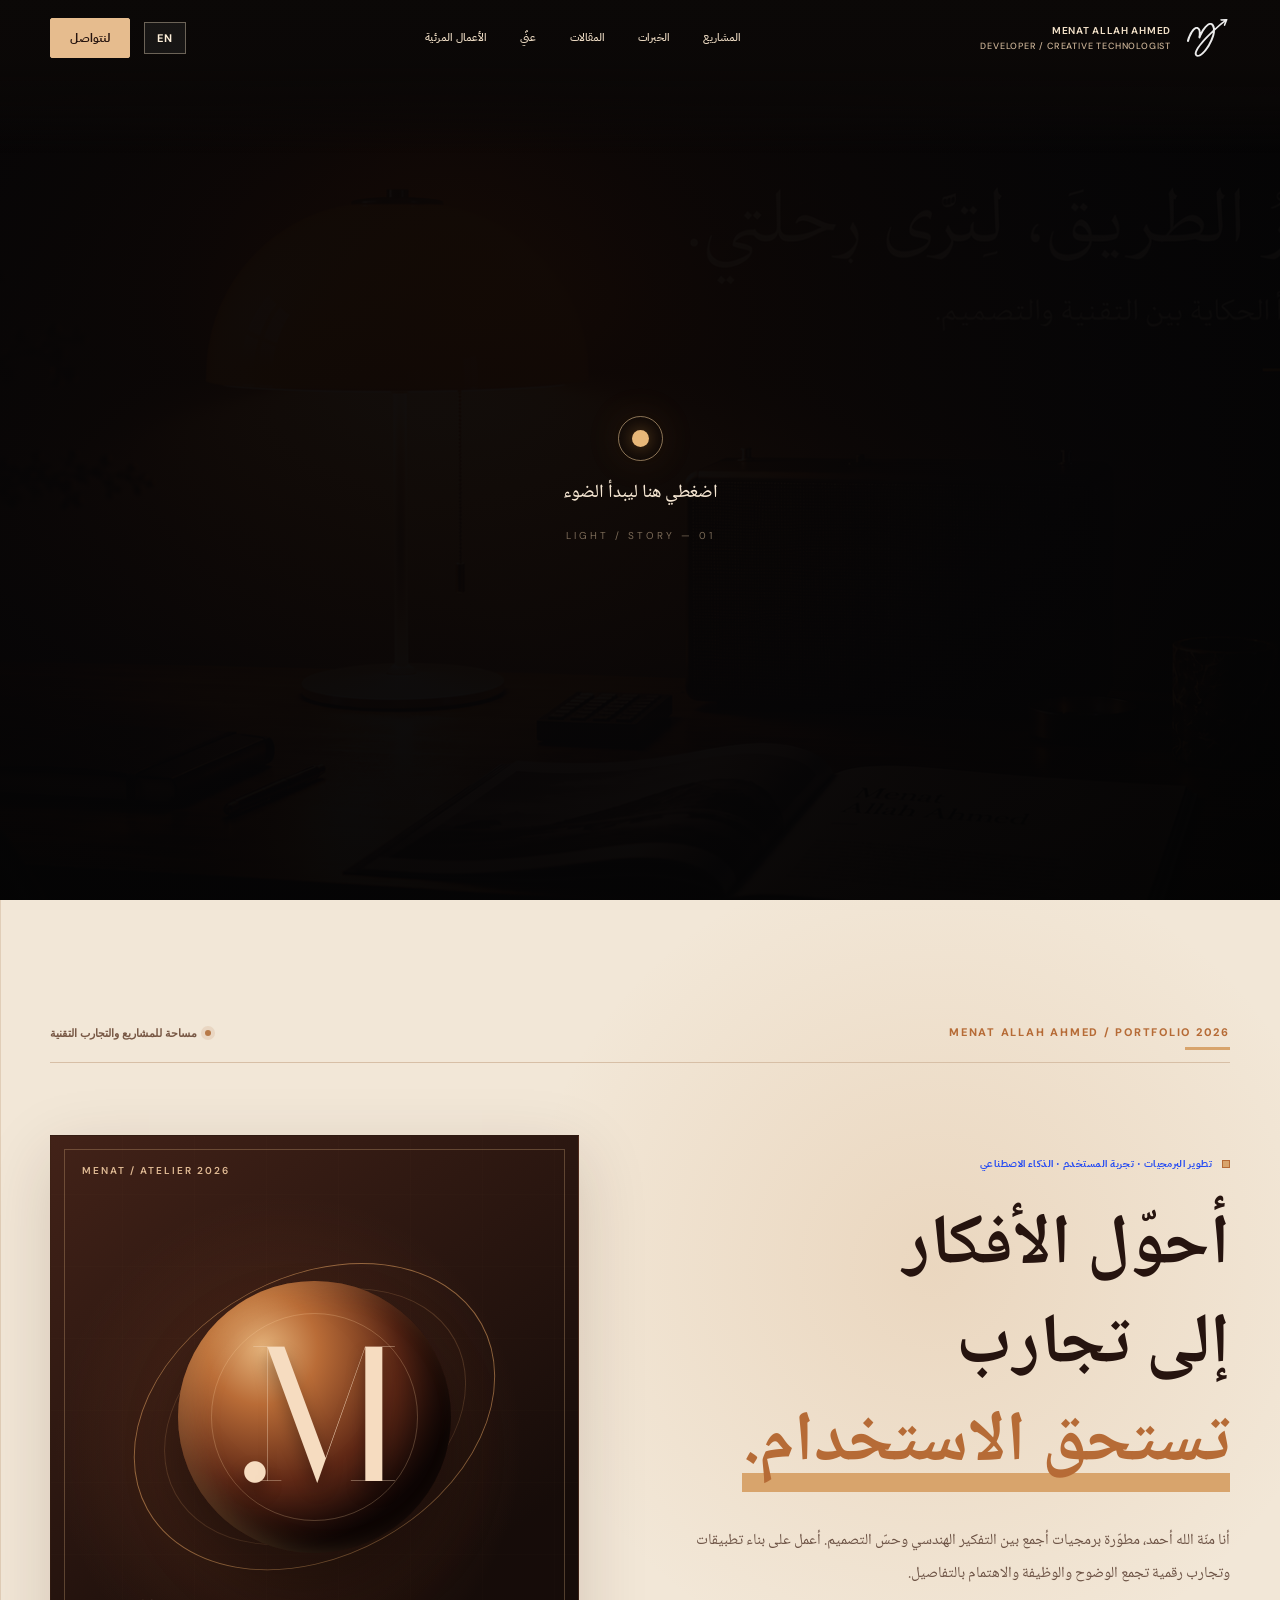
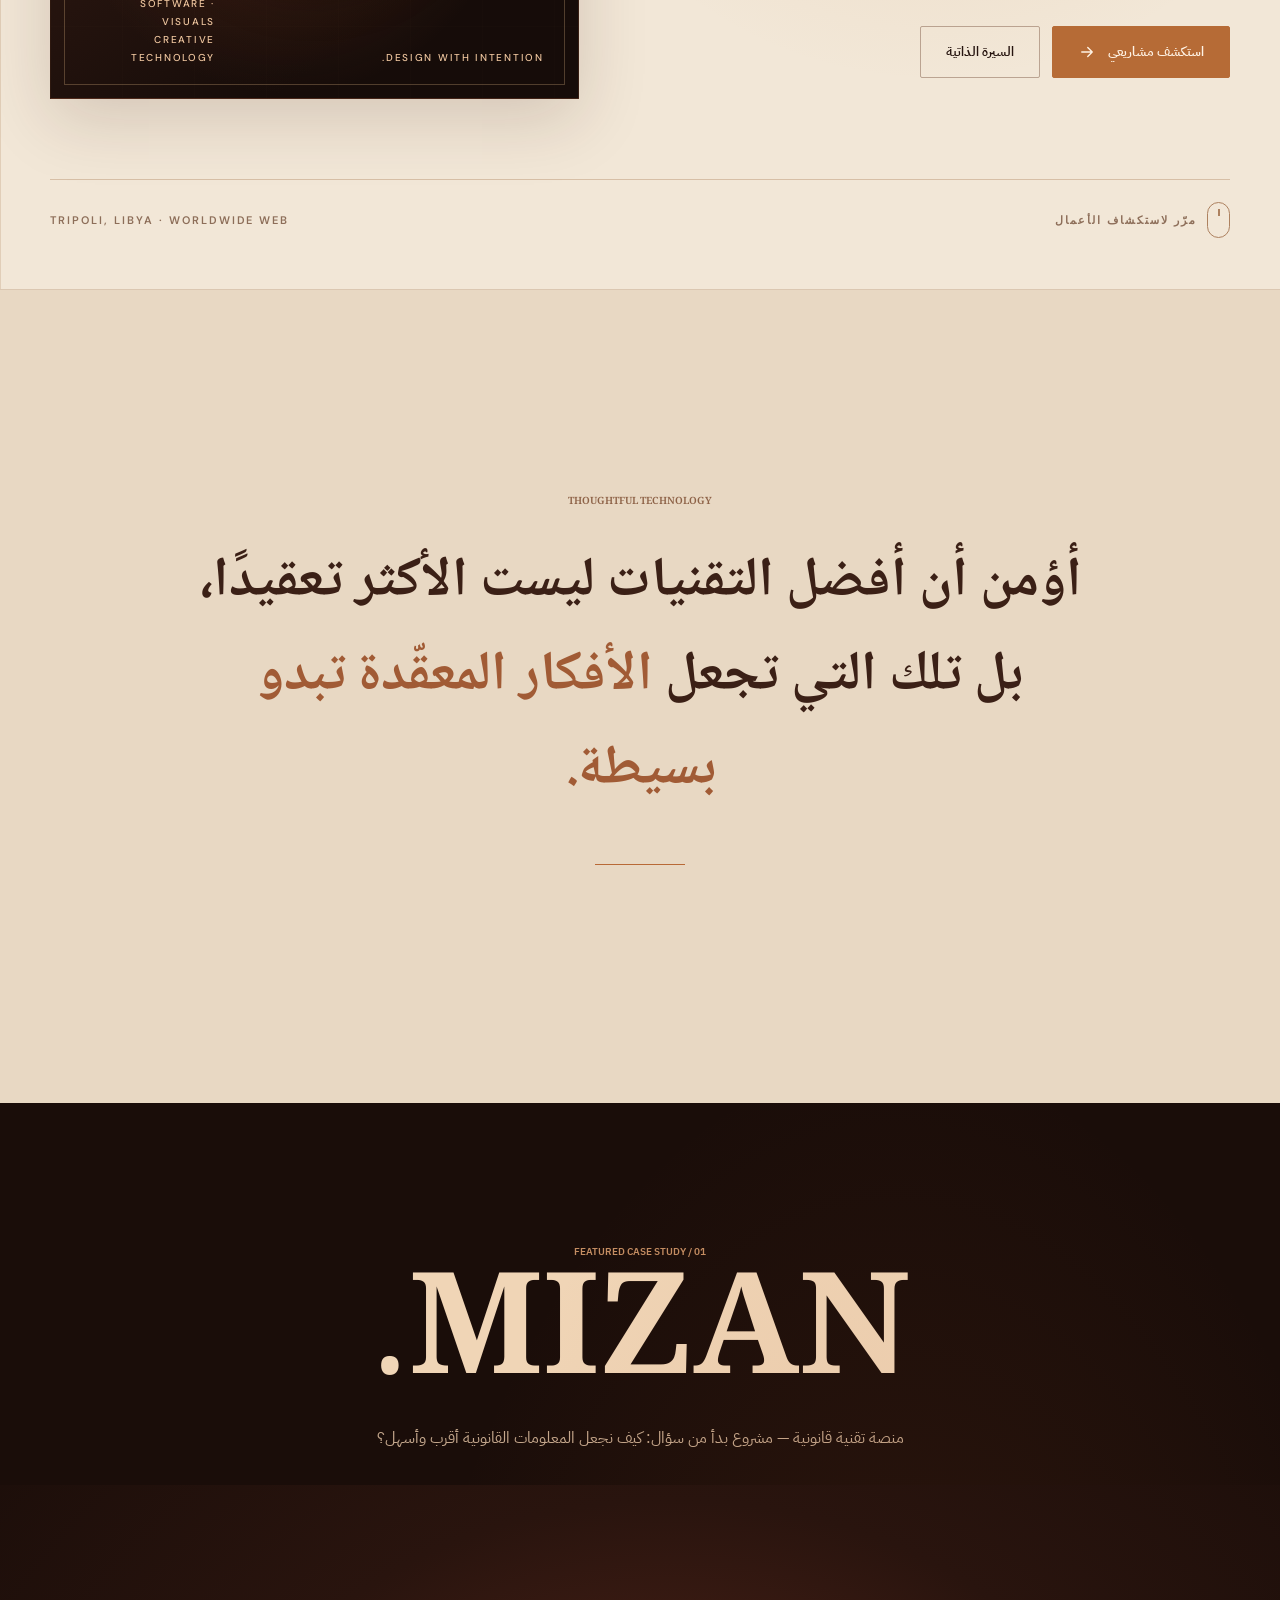
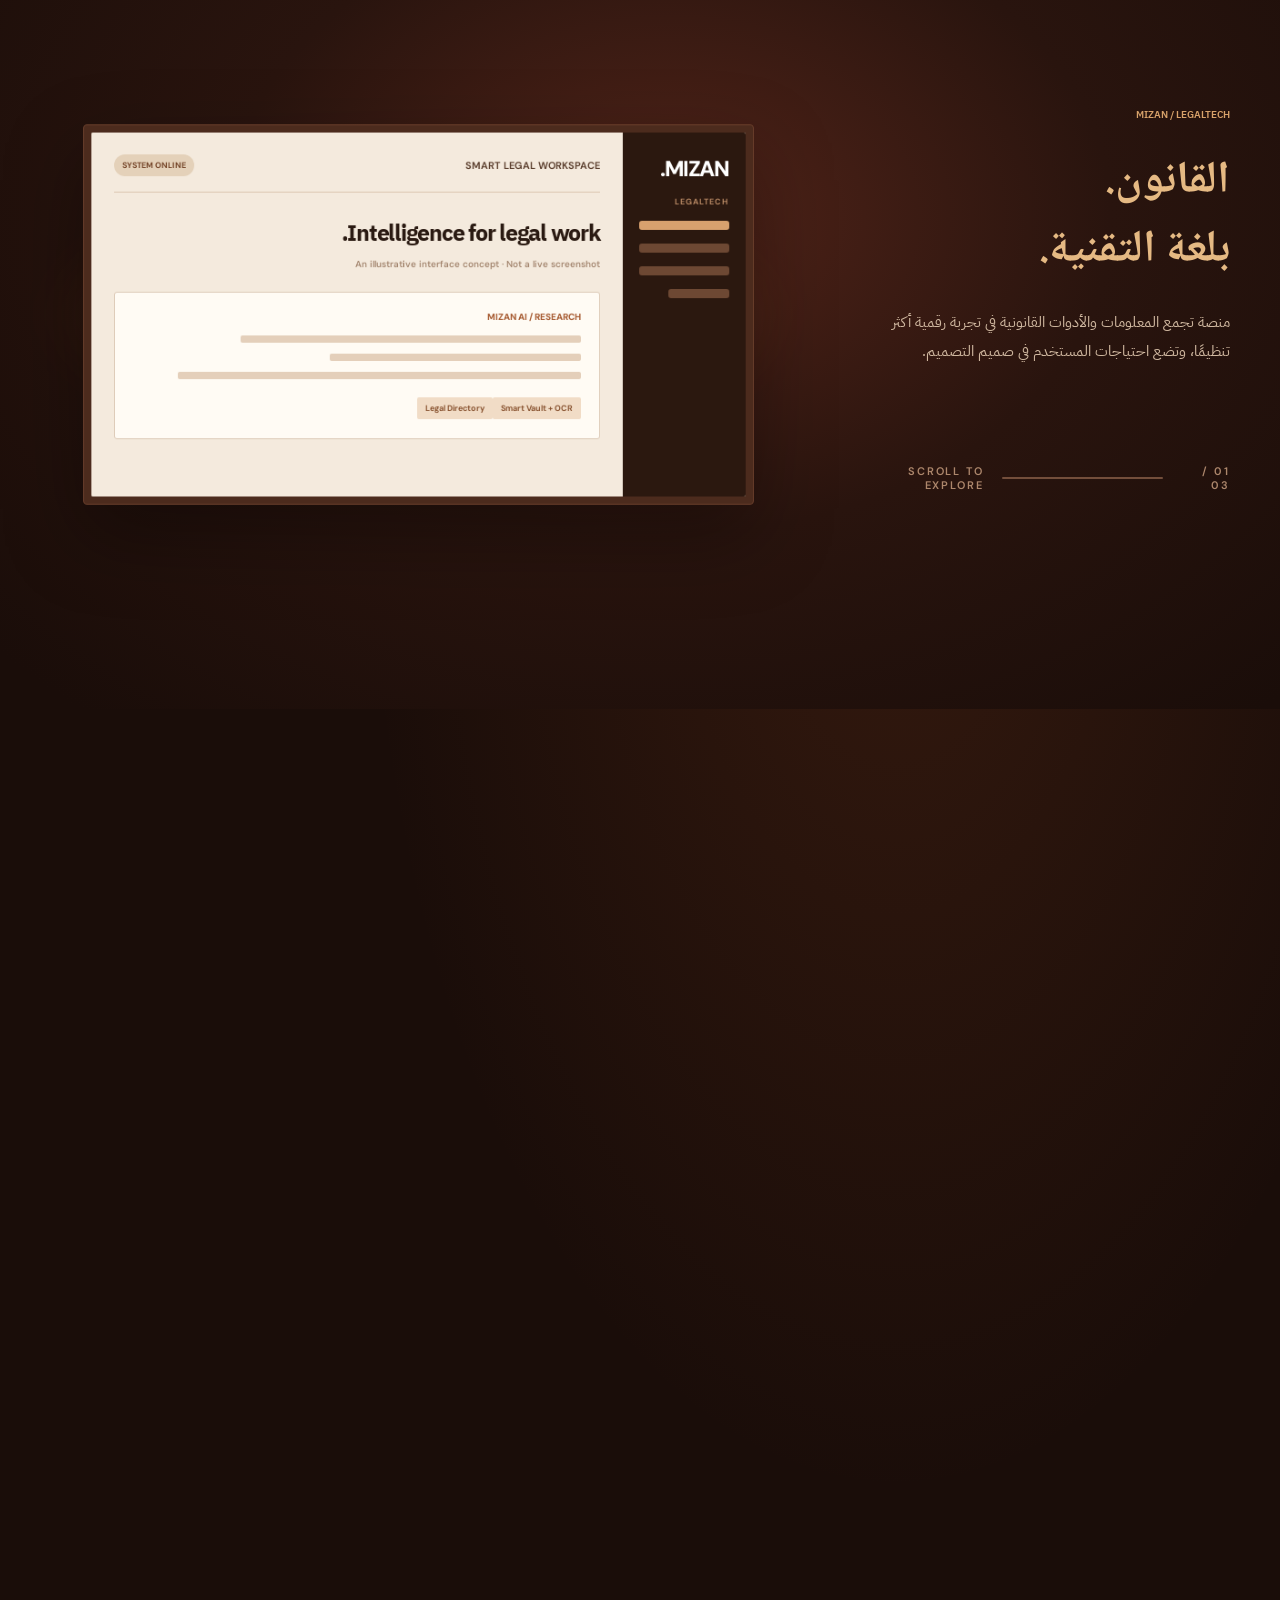
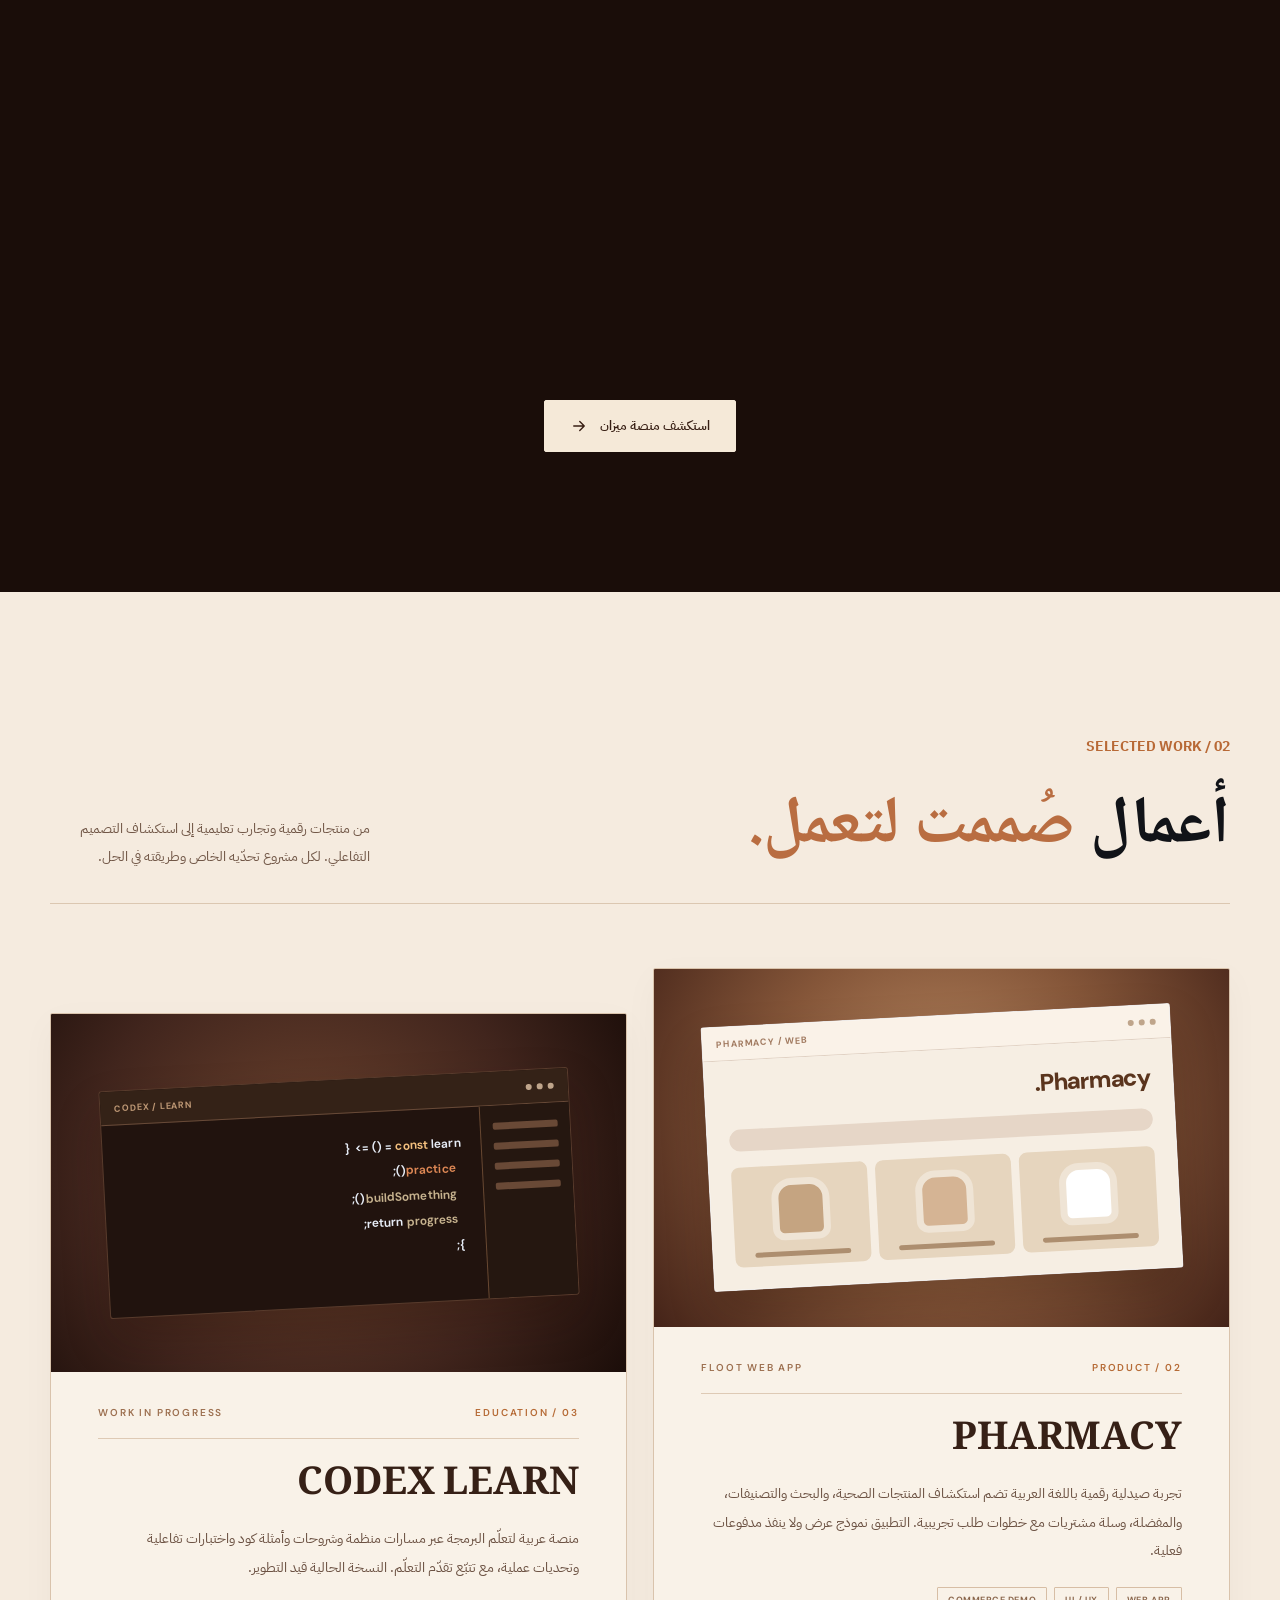
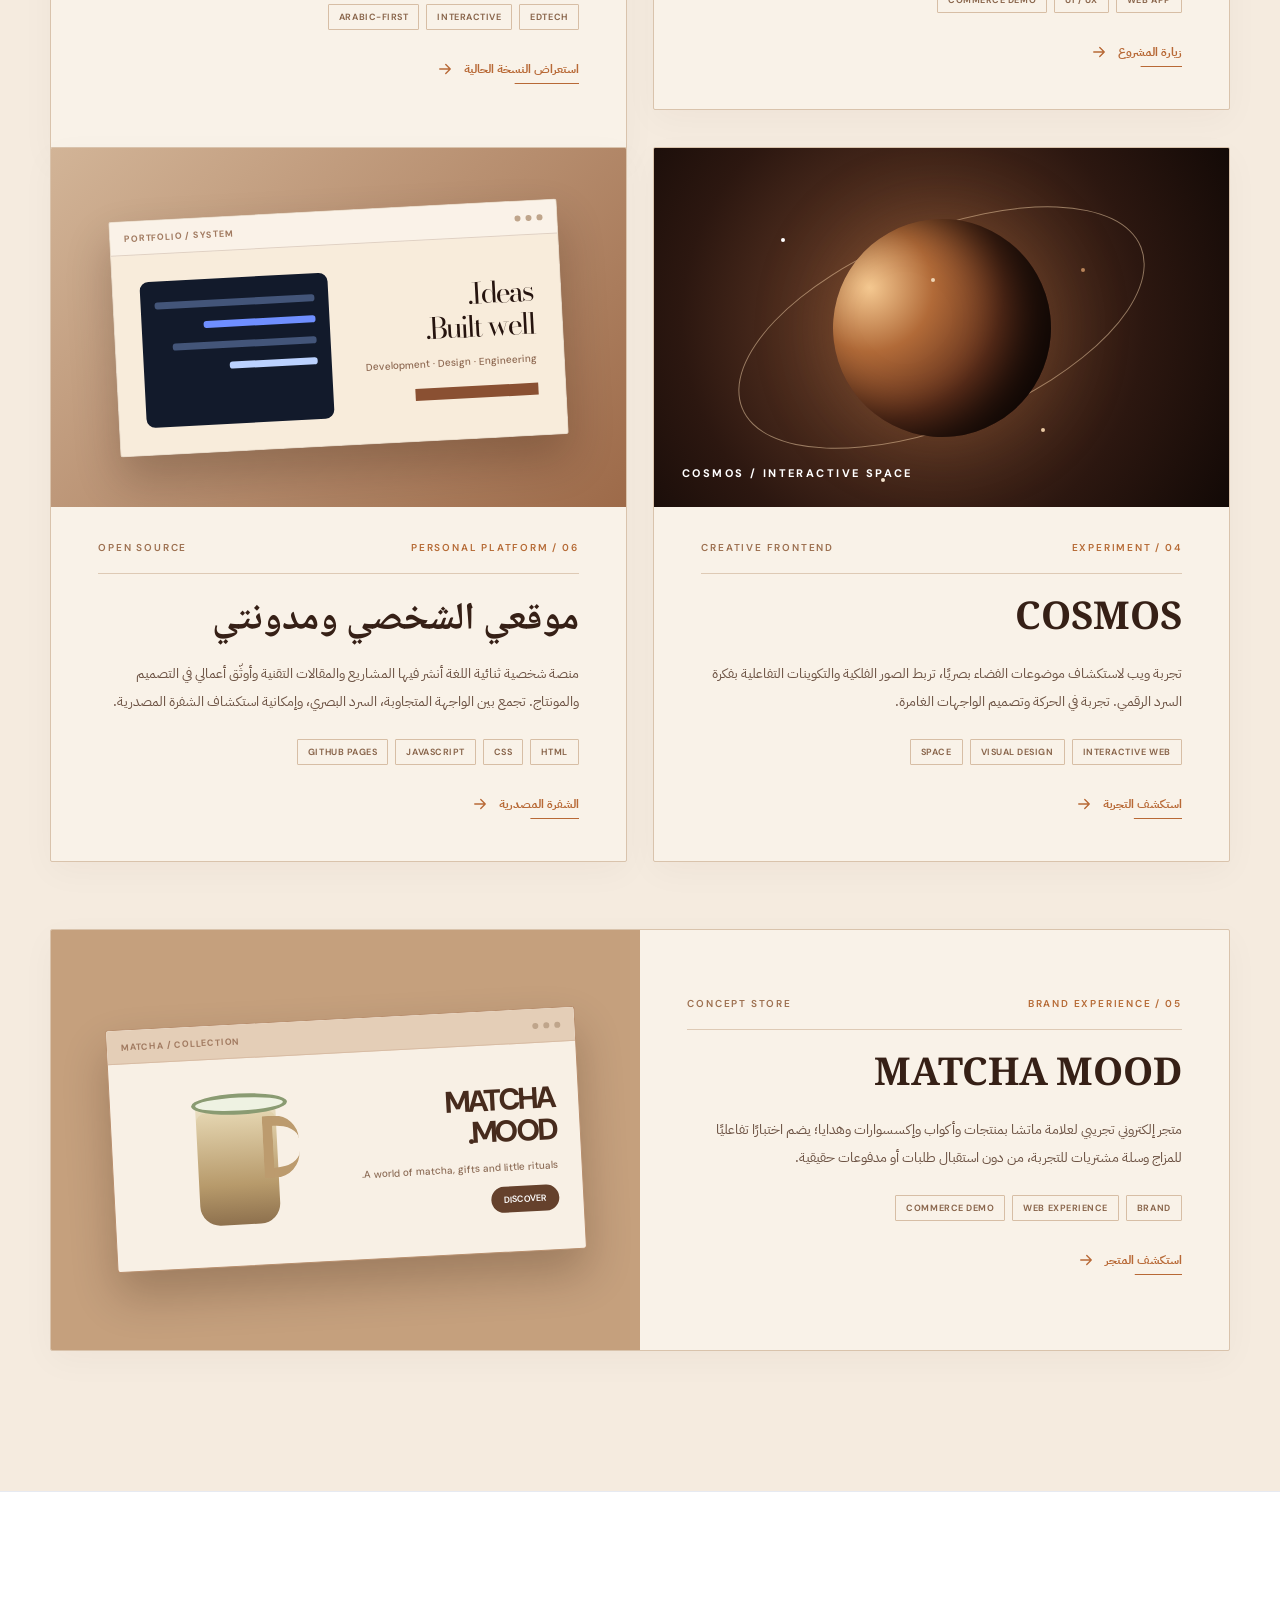
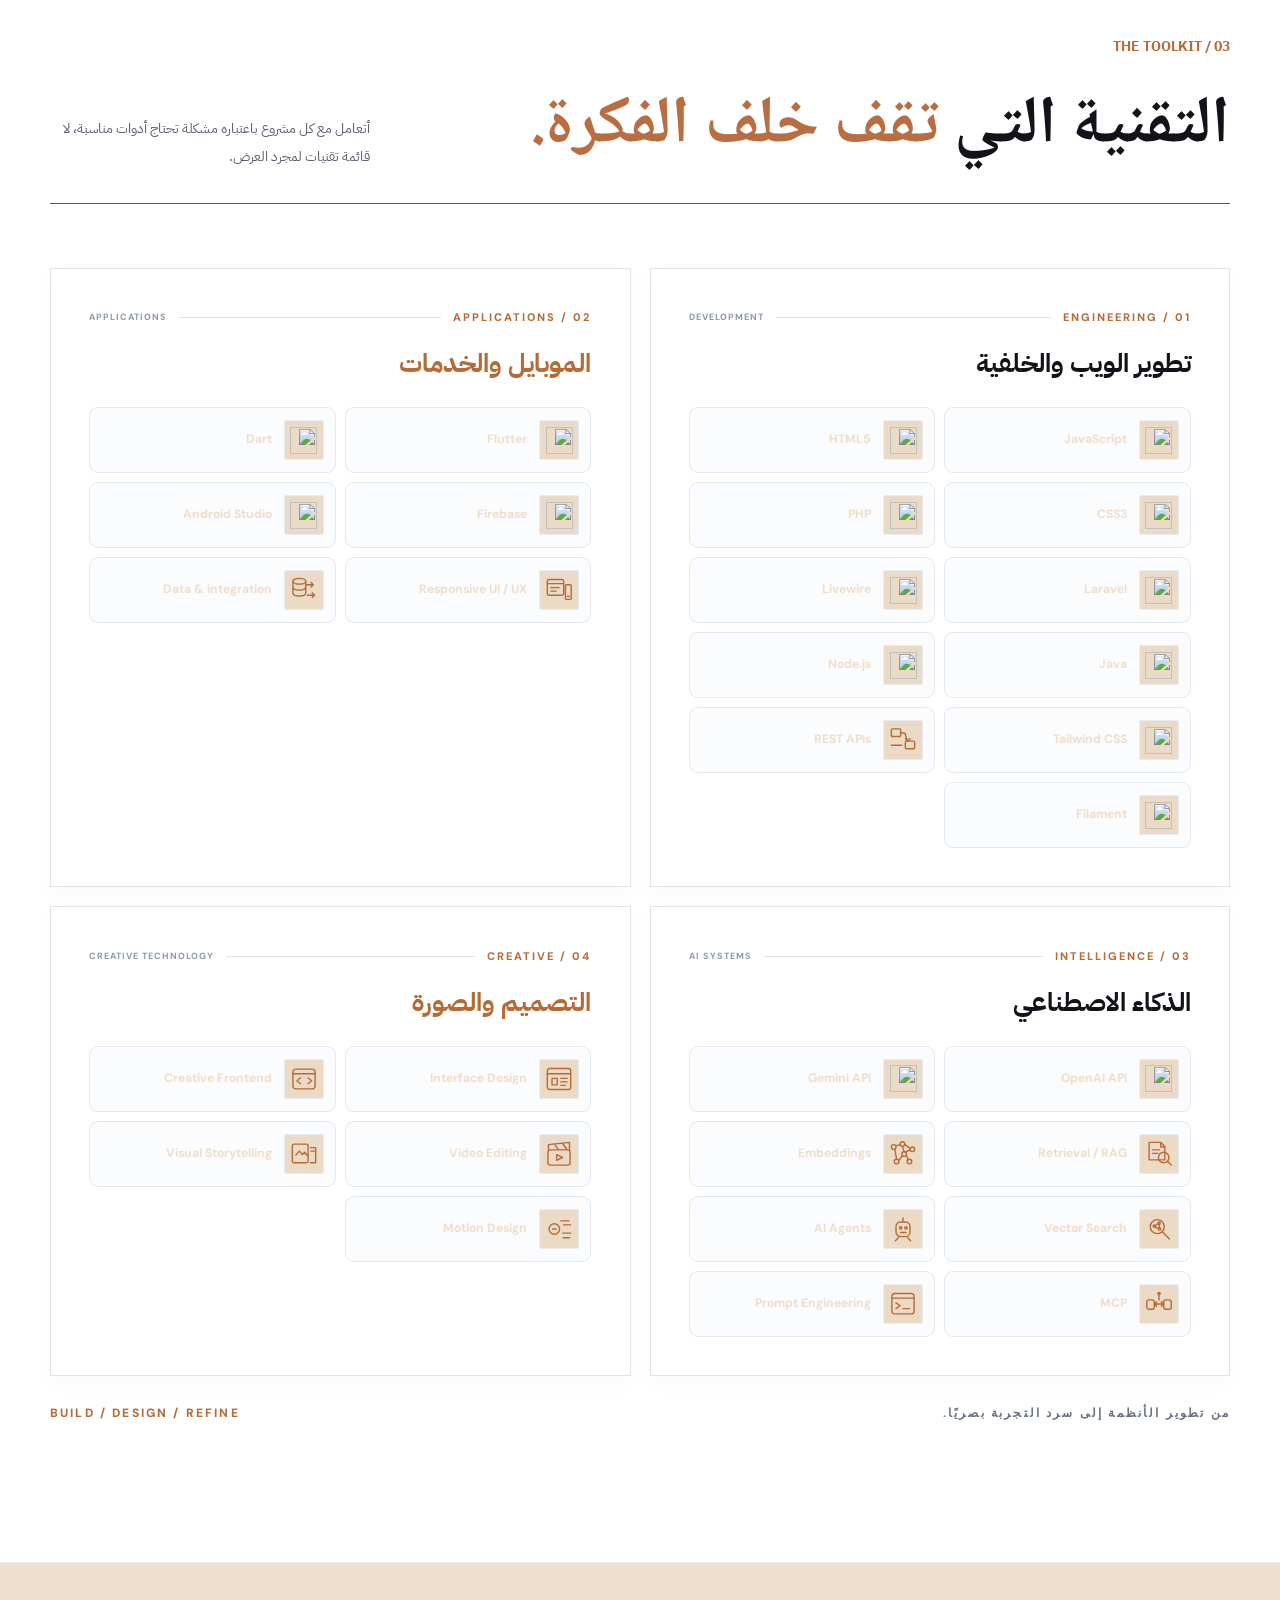
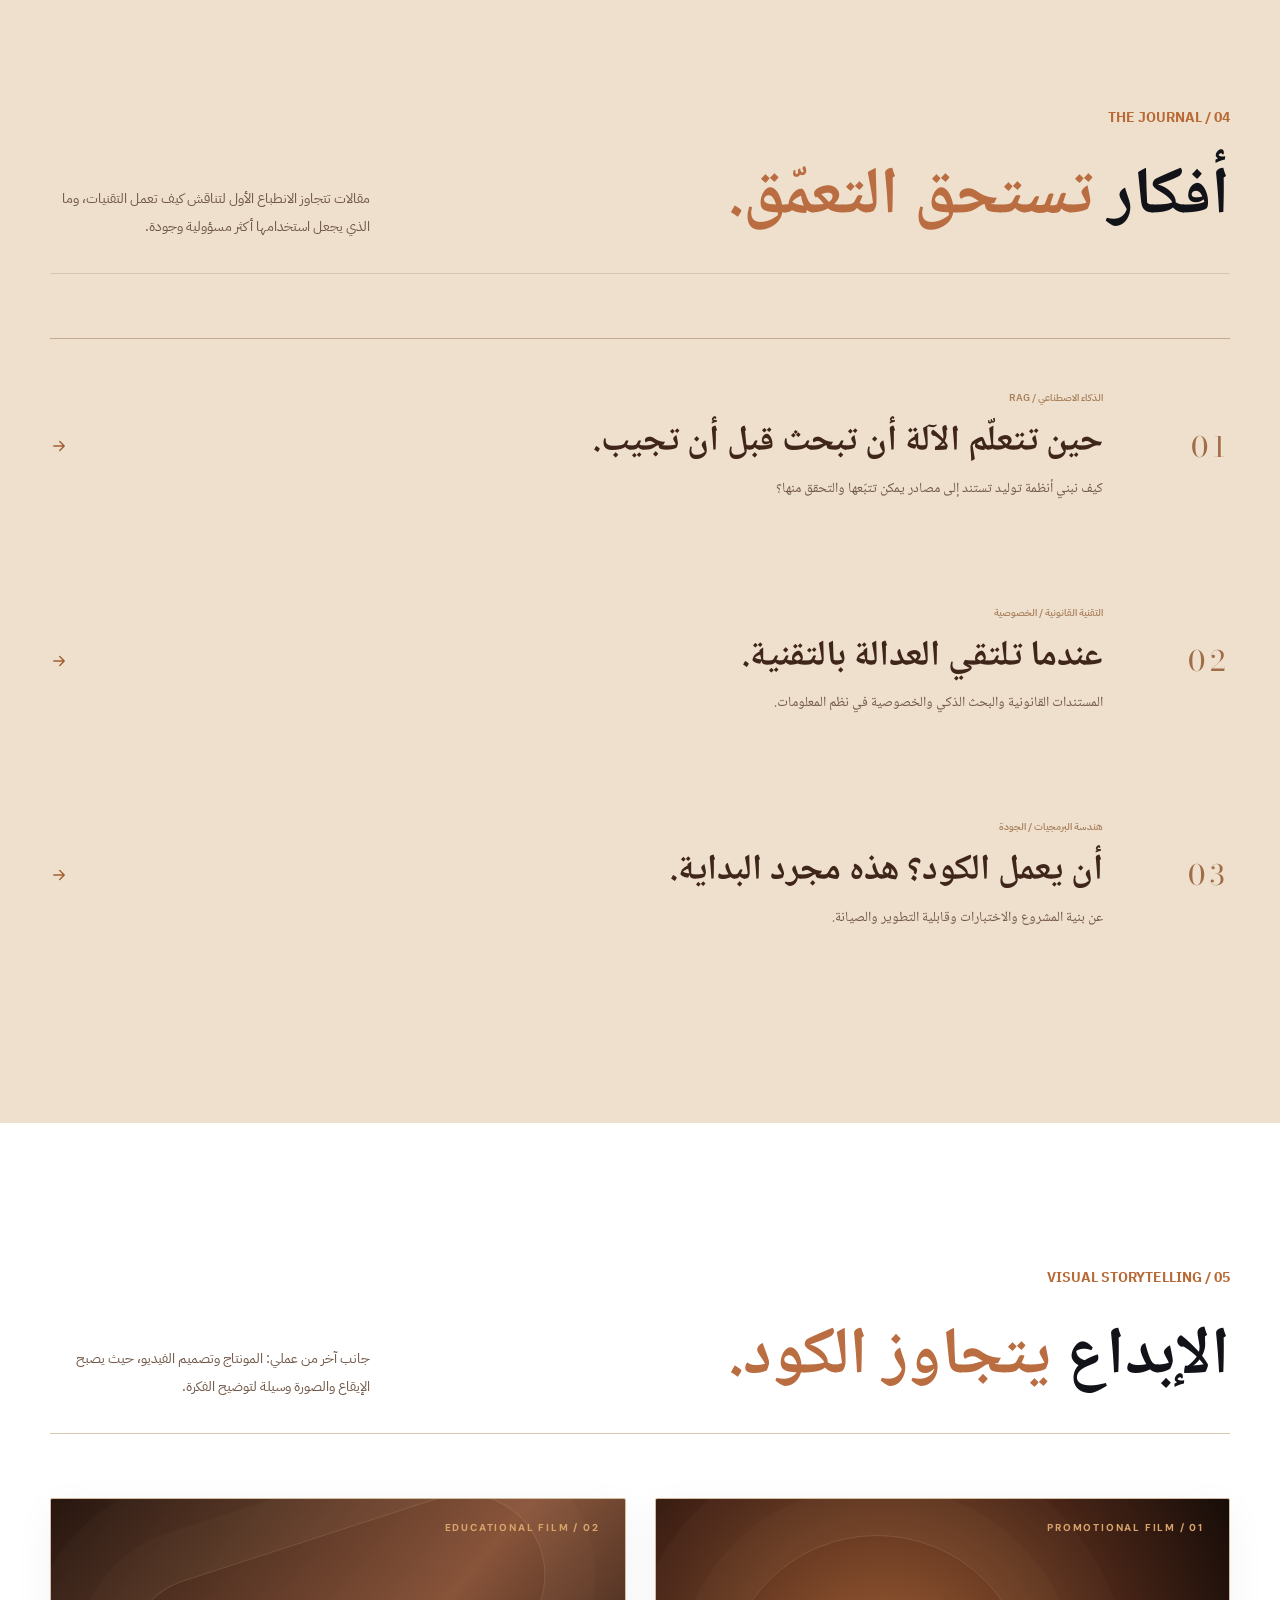
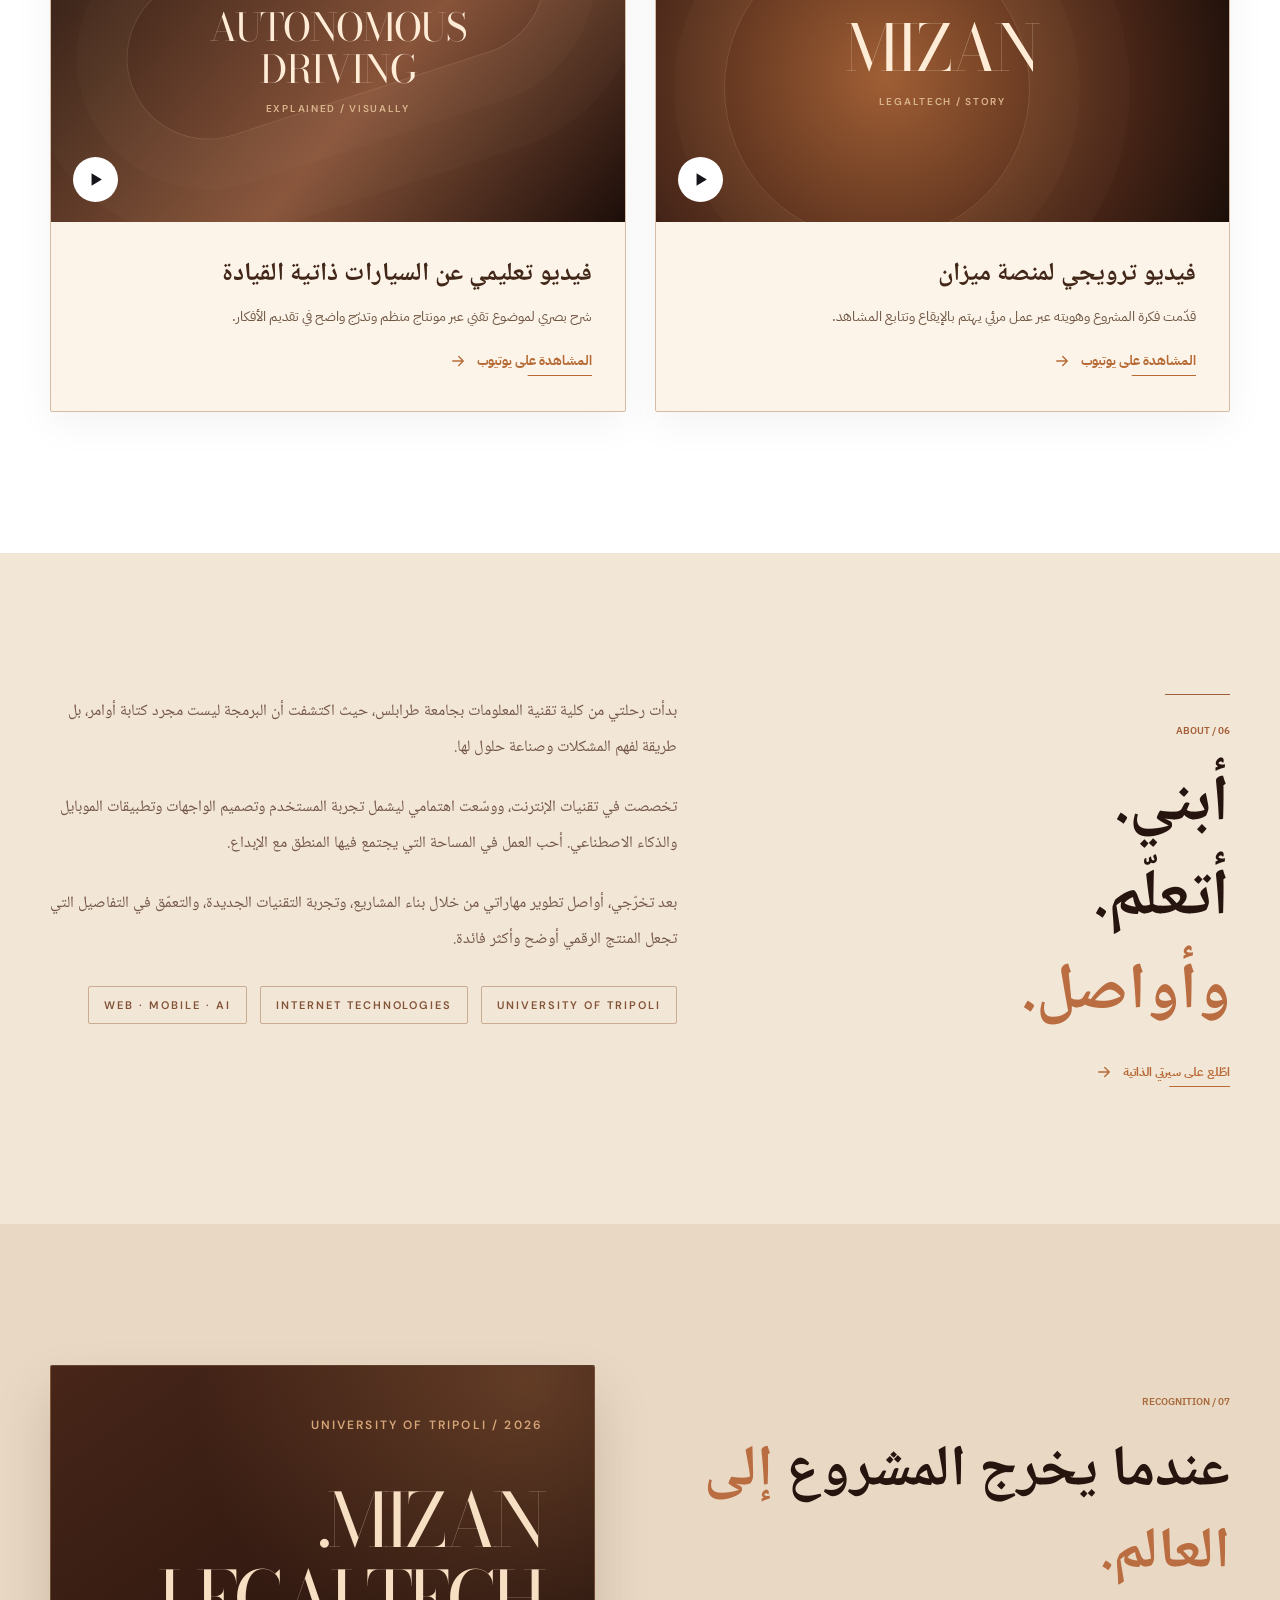
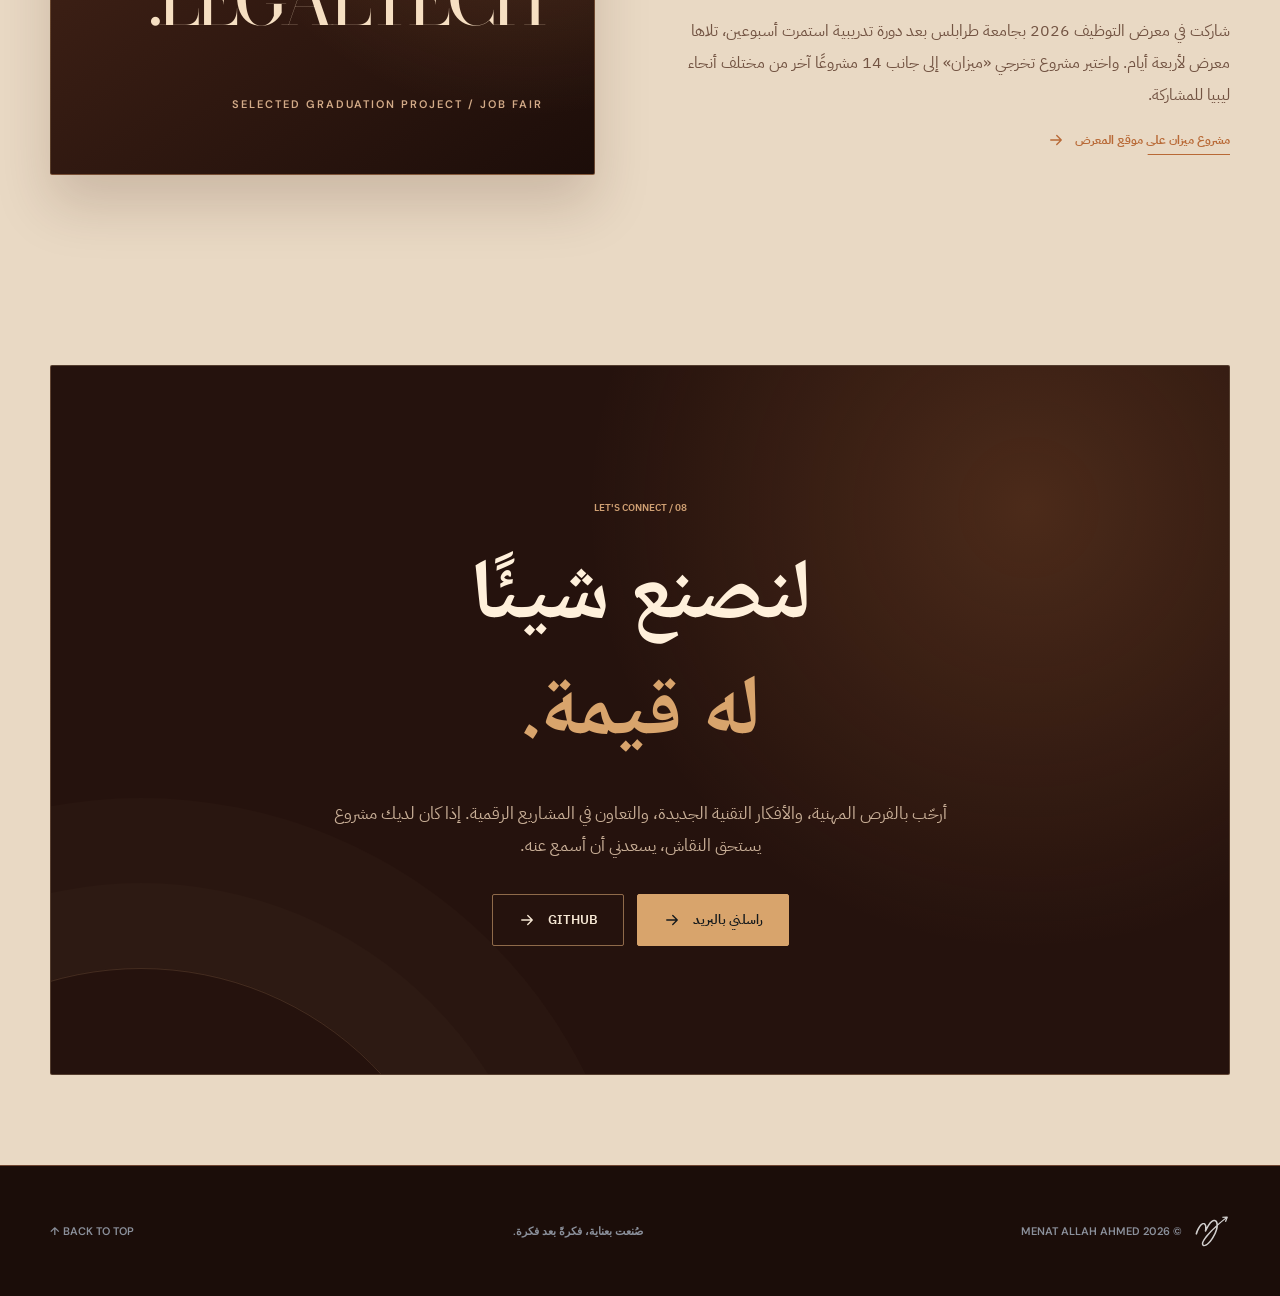
==== commit 69f82a31: "Improve keyboard and screen-reader access to the photographic lamp interaction" ====
--- a/index.html
+++ b/index.html
@@ -26,7 +26,7 @@
 </head>
 <body>
 <section class="lamp-intro lamp-cinematic-intro" id="lampIntro" data-lit="false" aria-label="مدخل مدونة منة الله أحمد — أنير الطريق لترى رحلتي">
-  <div class="lamp-photo-plane" aria-hidden="true">
+  <div class="lamp-photo-plane">
     <img class="lamp-photograph" src="assets/lamp-hero-final.png" alt="" width="1671" height="941" fetchpriority="high" decoding="async">
     <button class="lamp-cord-touch" id="lampCord" type="button" aria-label="اسحبي خيط المصباح لإطفاء الإضاءة" aria-pressed="false">
       <span class="lamp-cord-focus" aria-hidden="true"></span>
@@ -40,6 +40,7 @@
     <span class="lamp-awaken-text" data-ar="اضغطي هنا ليبدأ الضوء" data-en="Click to turn on the light">اضغطي هنا ليبدأ الضوء</span>
     <span class="lamp-awaken-hint" aria-hidden="true">01 — LIGHT / STORY</span>
   </button>
+  <h1 class="lamp-screenreader-title">أُنير الطريق، لترى رحلتي — منة الله أحمد</h1>
   <div class="lamp-mobile-copy" dir="rtl">
     <span class="lamp-mobile-kicker" data-ar="أفكارٌ تُضاء" data-en="LIGHTING UP IDEAS">أفكارٌ تُضاء</span>
     <h1 id="lampTitle" data-ar="أُنيرُ الطريقَ، لِتَرى رحلتي." data-en="Lighting the way, telling my story.">أُنيرُ الطريقَ، لِتَرى رحلتي.</h1>
--- a/assets/lamp-intro.css
+++ b/assets/lamp-intro.css
@@ -1,246 +1,212 @@
-/* MENAT • LIGHTS THAT TELL STORIES — infinitely scalable, not a raster image. */
-.lamp-intro.lamp-vector-intro{position:relative;isolation:isolate;overflow:hidden;width:100%;height:100svh;min-height:640px;background:#070809;color:#fff3df;direction:ltr;text-align:left;font-family:"DM Sans",Arial,sans-serif}
-.lamp-vector-intro *,.lamp-vector-intro *:before,.lamp-vector-intro *:after{box-sizing:border-box}
-.lamp-vector-intro .lamp-story-art{position:absolute;inset:0;z-index:0;pointer-events:none}
-.lamp-vector-intro .lamp-illustration{position:absolute;inset:0;display:block;width:100%;height:100%}
-.lamp-vector-intro .lamp-mobile-art{display:none}
-.lamp-vector-intro .s-illumination{opacity:1;transition:opacity 1.08s cubic-bezier(.22,.6,.22,1)}
-.lamp-vector-intro .lamp-story-art::after{content:"";position:absolute;inset:0;pointer-events:none;background:linear-gradient(90deg,rgba(2,5,6,.15),transparent 75%);transition:background .95s}
-.lamp-vector-intro[data-lit="false"] .s-illumination{opacity:.035}
-.lamp-vector-intro[data-lit="false"] .lamp-story-art::after{background:rgba(0,0,0,.27)}
-.lamp-vector-intro .lamp-title-block{position:absolute;z-index:4;left:15.1%;top:54%;width:43%;transform:translateY(-18%);text-align:left;pointer-events:none;text-shadow:0 5px 20px rgba(0,0,0,.12)}
-.lamp-vector-intro .lamp-kicker{font:500 clamp(9px,.75vw,12px)/1.6 "DM Sans",Arial,sans-serif;letter-spacing:.24em;color:rgba(250,226,202,.60);margin:0 0 clamp(18px,3vh,36px)}
-.lamp-vector-intro .lamp-title{display:flex;flex-direction:column;gap:clamp(0px,.6vw,8px);margin:0;color:#fbead4;font:200 clamp(56px,5.4vw,101px)/1.13 "DM Sans","Helvetica Neue",Arial,sans-serif!important;letter-spacing:-.065em!important;font-weight:200!important;text-transform:none!important}
-.lamp-vector-intro .lamp-title span,.lamp-vector-intro .lamp-title em{display:block;white-space:nowrap;font-weight:200;font-style:normal}
-.lamp-vector-intro .lamp-title em{font-style:italic;color:#ffe4c4}
-.lamp-vector-intro .lamp-title-rule{width:min(85%,510px);height:28px;display:flex;align-items:center;gap:8px;margin-top:30px}
-.lamp-vector-intro .lamp-title-rule .dot{display:block;width:10px;height:10px;border-radius:50%;background:#fff3e4;flex:none}
-.lamp-vector-intro .lamp-title-rule .dot.tiny{height:6px;width:6px}
-.lamp-vector-intro .lamp-title-rule .hairline{height:1px;flex:1;background:rgba(255,242,223,.82);margin:0 4px}
-.lamp-vector-intro .lamp-cord{--cord-travel:0px;position:absolute;z-index:12;left:74.95%;top:49.15%;width:56px;height:156px;transform:translateX(-50%);border:0;border-radius:16px;background:transparent;cursor:grab;touch-action:none;display:flex;flex-direction:column;align-items:center;padding:0;user-select:none;-webkit-user-select:none;-webkit-tap-highlight-color:transparent}
-.lamp-vector-intro .lamp-cord:active{cursor:grabbing}
-.lamp-vector-intro .lamp-cord:focus-visible{outline:1px solid #ffe5bb;outline-offset:3px}
-.lamp-vector-intro .lamp-cord-string{display:block;width:2px;height:calc(92px + var(--cord-travel));background:linear-gradient(90deg,#3b1b0a,#eec17a,#713e1e);box-shadow:1px 0 2px rgba(255,193,105,.19);flex:none;transition:height .36s cubic-bezier(.24,1.45,.28,1)}
-.lamp-vector-intro .lamp-cord.is-dragging .lamp-cord-string{transition:none}
-.lamp-vector-intro .lamp-cord-neck{width:7px;height:10px;flex:none;background:linear-gradient(90deg,#5a2b0f,#da9b4c,#482009);border-radius:2px}
-.lamp-vector-intro .lamp-cord-drop{display:block;flex:none;width:17px;height:31px;border-radius:54% 54% 52% 52% / 65% 65% 38% 38%;background:linear-gradient(90deg,#361608 0%,#a4672e 24%,#ffce7d 47%,#ae6b2e 66%,#2d1409 100%);box-shadow:inset 1px 0 4px rgba(255,220,157,.3),0 7px 12px rgba(8,4,2,.45);transform-origin:50% -98px}
-.lamp-vector-intro .lamp-cord:hover .lamp-cord-drop{filter:brightness(1.25)}
-.lamp-vector-intro .lamp-cord.is-pulled .lamp-cord-drop{animation:lamp-cord-sway .65s cubic-bezier(.26,.72,.33,1)}
-@keyframes lamp-cord-sway{0%,100%{transform:rotate(0deg)}30%{transform:rotate(8deg)}70%{transform:rotate(-5deg)}}
-.lamp-vector-intro .lamp-instruction{position:absolute;z-index:4;left:9%;bottom:clamp(31px,6vh,64px);margin:0;color:rgba(250,226,197,.6);direction:rtl;font:400 clamp(11px,.8vw,13px)/1.5 "IBM Plex Sans Arabic",sans-serif;letter-spacing:0}
-.lamp-vector-intro .lamp-next{position:absolute;z-index:5;right:9%;bottom:clamp(25px,5.6vh,61px);display:flex;gap:12px;align-items:center;color:#f6d9b9;text-decoration:none;font:500 12px/1.5 "IBM Plex Sans Arabic",sans-serif;transition:gap .3s,opacity .3s}
-.lamp-vector-intro .lamp-next:hover{gap:20px;opacity:.82}
-.lamp-vector-intro .lamp-next svg{width:21px;height:21px;stroke:currentColor;stroke-width:1.5;fill:none;stroke-linecap:round;stroke-linejoin:round}
-.lamp-vector-intro[data-lit="false"] .lamp-title-block{opacity:.65;transition:opacity .9s}
-@media(min-width:1600px){.lamp-vector-intro .lamp-title-block{top:56%}.lamp-vector-intro .lamp-title{font-size:clamp(88px,5.1vw,118px)!important}}
-@media(max-width:980px){.lamp-vector-intro .lamp-title{font-size:clamp(43px,5.8vw,68px)!important}.lamp-vector-intro .lamp-title-block{left:12%;width:50%;top:56%}.lamp-vector-intro .lamp-cord{height:142px}.lamp-vector-intro .lamp-cord-string{height:calc(80px + var(--cord-travel))}}
+/* MENAT — cinematic photographic entrance
+   Exact approved artwork, responsive full-bleed on desktop.
+   The first visit begins in darkness; click the scene to reveal the light.
+   The image is stored locally at assets/lamp-hero-final.png (1671 x 941).
+*/
+.lamp-intro.lamp-cinematic-intro{
+  position:relative;isolation:isolate;
+  height:100svh;min-height:580px;width:100%;
+  overflow:hidden;background:#080604;color:#f2e2cd;
+  direction:ltr;text-align:center;
+  font-family:"IBM Plex Sans Arabic",sans-serif;
+  -webkit-tap-highlight-color:transparent;
+}
+.lamp-cinematic-intro *,.lamp-cinematic-intro *::before,.lamp-cinematic-intro *::after{box-sizing:border-box}
+.lamp-cinematic-intro .lamp-photo-plane{
+  position:absolute;z-index:1;
+  top:50%;left:50%;
+  width:max(100%,177.576svh);
+  aspect-ratio:1671/941;
+  transform:translate(-50%,-50%);
+  overflow:visible;
+}
+.lamp-cinematic-intro .lamp-photograph{
+  display:block;width:100%;height:100%;
+  object-fit:fill;max-width:none;
+  user-select:none;-webkit-user-drag:none;
+  pointer-events:none;
+  filter:brightness(1) saturate(1);
+}
+.lamp-cinematic-intro .lamp-cinematic-vignette{
+  position:absolute;z-index:2;inset:0;pointer-events:none;
+  background:linear-gradient(to bottom,rgba(0,0,0,.13),transparent 19%,transparent 71%,rgba(0,0,0,.18));
+}
+.lamp-cinematic-intro .lamp-night{
+  position:absolute;z-index:4;inset:0;pointer-events:none;
+  background:radial-gradient(ellipse at 37% 35%,#0c0705 0%,#060506 55%,#030303 100%);
+  opacity:.97;transition:opacity 1.5s cubic-bezier(.16,.65,.24,1);
+}
+.lamp-cinematic-intro[data-lit="true"] .lamp-night{opacity:0}
+.lamp-cinematic-intro .lamp-light-flare{
+  position:absolute;z-index:3;inset:0;pointer-events:none;
+  background:radial-gradient(ellipse 25% 34% at 36% 39%,rgba(255,173,90,.34),rgba(253,120,24,.08) 58%,transparent 100%);
+  mix-blend-mode:screen;opacity:0;
+}
+.lamp-cinematic-intro.is-igniting .lamp-light-flare{
+  animation:menat-lamp-ignite 1.7s cubic-bezier(.15,.64,.31,1) both;
+}
+@keyframes menat-lamp-ignite{
+  0%{opacity:0}
+  27%{opacity:.9}
+  70%{opacity:.3}
+  100%{opacity:0}
+}
+/* The actual pull chain is present in the approved photograph.
+   An invisible, keyboard-focusable target precisely follows the chain. */
+.lamp-cinematic-intro .lamp-cord-touch{
+  position:absolute;z-index:6;
+  left:35.9%;top:42%;
+  width:5.25%;height:25%;
+  min-width:42px;min-height:95px;
+  background:transparent;border:0;border-radius:22px;
+  padding:0;cursor:grab;touch-action:none;
+  user-select:none;-webkit-user-select:none;
+  -webkit-tap-highlight-color:transparent;
+  pointer-events:none;
+}
+.lamp-cinematic-intro[data-lit="true"] .lamp-cord-touch{pointer-events:auto}
+.lamp-cinematic-intro .lamp-cord-touch:active{cursor:grabbing}
+.lamp-cinematic-intro .lamp-cord-touch:focus-visible{
+  outline:1.5px solid rgba(255,223,173,.9);
+  outline-offset:-3px;
+}
+.lamp-cinematic-intro .lamp-cord-focus{
+  display:block;position:absolute;inset:auto 17% 5%;
+  height:17%;border-radius:50%;
+  opacity:0;pointer-events:none;
+  background:radial-gradient(ellipse,rgba(255,212,143,.48),transparent 72%);
+  transition:opacity .25s ease,transform .25s ease;
+}
+.lamp-cinematic-intro .lamp-cord-touch:hover .lamp-cord-focus,
+.lamp-cinematic-intro .lamp-cord-touch:focus-visible .lamp-cord-focus{opacity:.8}
+.lamp-cinematic-intro .lamp-cord-touch.is-pulled .lamp-cord-focus{
+  opacity:.85;transform:translateY(10px);
+}
+.lamp-cinematic-intro .lamp-awaken{
+  position:absolute;z-index:10;inset:0;width:100%;height:100%;
+  border:0;background:transparent;cursor:pointer;
+  display:flex;flex-direction:column;align-items:center;justify-content:center;
+  gap:16px;padding:110px 22px 50px;color:#ead8c1;
+  direction:rtl;
+  transition:opacity .7s ease,visibility .7s;
+  text-align:center;
+}
+.lamp-cinematic-intro[data-lit="true"] .lamp-awaken{
+  opacity:0;visibility:hidden;pointer-events:none;
+}
+.lamp-cinematic-intro .lamp-awaken-mark{
+  position:relative;display:block;
+  height:45px;width:45px;border:1px solid rgba(248,212,159,.52);
+  border-radius:50%;
+  box-shadow:0 0 40px rgba(230,141,67,.09);
+}
+.lamp-cinematic-intro .lamp-awaken-mark::before{
+  content:"";position:absolute;inset:13px;
+  border-radius:50%;background:#e7b779;
+  box-shadow:0 0 17px rgba(255,171,74,.4);
+}
+.lamp-cinematic-intro .lamp-awaken-text{
+  display:block;font:500 clamp(15px,1.45vw,22px)/1.8 "Amiri","Noto Naskh Arabic",serif;
+  letter-spacing:0;color:#f5e6d2;
+}
+.lamp-cinematic-intro .lamp-awaken-hint{
+  font:400 10px/1.7 "DM Sans",sans-serif;
+  letter-spacing:.3em;color:rgba(234,205,170,.5);
+}
+.lamp-cinematic-intro .lamp-next{
+  position:absolute;z-index:6;left:50%;bottom:clamp(14px,2.5vh,28px);
+  transform:translateX(-50%);display:flex;
+  align-items:center;gap:10px;flex-direction:row-reverse;
+  color:#f0dbc1;text-decoration:none;
+  font:400 clamp(10px,.9vw,12px)/1.5 "IBM Plex Sans Arabic",sans-serif;
+  white-space:nowrap;
+  text-shadow:0 2px 12px rgba(0,0,0,.7);
+  opacity:0;pointer-events:none;
+  transition:opacity .7s ease;
+}
+.lamp-cinematic-intro[data-lit="true"] .lamp-next{opacity:.92;pointer-events:auto;transition-delay:.85s}
+.lamp-cinematic-intro .lamp-next:hover{opacity:1}
+.lamp-cinematic-intro .lamp-next svg{
+  width:20px;height:20px;fill:none;stroke:currentColor;
+  stroke-width:1.3;stroke-linecap:round;stroke-linejoin:round;
+}
+.lamp-cinematic-intro .lamp-pull-note{
+  position:absolute;z-index:6;left:clamp(25px,5vw,80px);bottom:clamp(24px,4vh,48px);
+  color:rgba(245,221,190,.66);
+  font:400 11px/1.7 "IBM Plex Sans Arabic",sans-serif;
+  direction:rtl;opacity:0;pointer-events:none;
+  transition:opacity .7s ease;
+}
+.lamp-cinematic-intro[data-lit="true"] .lamp-pull-note{opacity:.85;transition-delay:1.1s}
+.lamp-cinematic-intro .lamp-mobile-copy{display:none}
+/* Keep the real, fully functional navigation in the first slide, rather than
+   exposing the non-clickable image's baked-in menu labels underneath it. */
+body:not(.past-lamp) .site-header{
+  background:transparent!important;
+  border-color:transparent!important;box-shadow:none!important;
+  -webkit-backdrop-filter:none!important;backdrop-filter:none!important;
+}
+body:not(.past-lamp) .site-header::before{
+  content:"";position:absolute;pointer-events:none;
+  top:0;left:0;right:0;height:153px;
+  background:linear-gradient(180deg,rgba(11,8,7,.99) 0%,rgba(11,8,7,.94) 41%,rgba(11,8,7,.70) 68%,transparent 100%);
+}
+body:not(.past-lamp) .site-header .nav-shell{position:relative;z-index:2}
+body:not(.past-lamp) .site-header .site-nav a{color:#eddbc3!important}
+body:not(.past-lamp) .site-header .identity-label{color:#f0dfc7!important}
+body:not(.past-lamp) .site-header .identity-label small{color:#cbb397!important}
+@media(max-width:950px){
+  .lamp-cinematic-intro .lamp-pull-note{display:none}
+  body:not(.past-lamp) .site-header::before{height:130px}
+}
 @media(max-width:700px){
-.lamp-intro.lamp-vector-intro{min-height:580px}
-.lamp-vector-intro .lamp-desktop-art{display:none}
-.lamp-vector-intro .lamp-mobile-art{display:block}
-.lamp-vector-intro .lamp-title-block{left:50%;top:62.5%;width:84%;transform:translateX(-50%);text-align:center}
-.lamp-vector-intro .lamp-kicker{font-size:9px;letter-spacing:.12em;margin-bottom:15px}
-.lamp-vector-intro .lamp-title{font-size:clamp(49px,11vw,72px)!important;line-height:1.13!important;letter-spacing:-.06em!important;align-items:center}
-.lamp-vector-intro .lamp-title-rule{width:96%;margin:24px auto 0}
-.lamp-vector-intro .lamp-cord{left:68.5%;top:36.8%;width:48px;height:130px}
-.lamp-vector-intro .lamp-cord-string{height:calc(77px + var(--cord-travel))}
-.lamp-vector-intro .lamp-cord-drop{height:24px;width:14px}
-.lamp-vector-intro .lamp-instruction{left:10%;bottom:73px;font-size:10px}
-.lamp-vector-intro .lamp-next{right:10%;bottom:30px;font-size:10px;gap:6px}
-}
-@media(max-width:390px){.lamp-vector-intro .lamp-title{font-size:clamp(38px,11.3vw,51px)!important}.lamp-vector-intro .lamp-title-block{top:63.5%}}
-@media(max-height:590px) and (min-width:701px){.lamp-vector-intro .lamp-title-block{top:58%}.lamp-vector-intro .lamp-title{font-size:clamp(40px,5vw,70px)!important}.lamp-vector-intro .lamp-kicker{margin-bottom:10px}.lamp-vector-intro .lamp-title-rule{margin-top:14px}.lamp-vector-intro .lamp-cord-string{height:calc(65px + var(--cord-travel))}}
-@media(prefers-reduced-motion:reduce){.lamp-vector-intro *{transition:none!important;animation:none!important}}
-
-
-/* Real-material lighting response: metal stays visible, opal diffuser goes dark. */
-.lamp-vector-intro .s-metal{
-  opacity:1;transition:opacity .96s cubic-bezier(.2,.73,.25,1);
-}
-.lamp-vector-intro .s-liner{
-  transition:opacity 1.1s cubic-bezier(.22,.76,.24,1);
-}
-.lamp-vector-intro[data-lit="false"] .s-metal{opacity:.33}
-.lamp-vector-intro[data-lit="false"] .s-liner{opacity:.022}
-.lamp-vector-intro[data-lit="false"] .lamp-title-block{opacity:.53}
-.lamp-vector-intro .lamp-story-art:after{
-  background:linear-gradient(90deg,rgba(4,5,5,.06) 0%,transparent 58%),
-    radial-gradient(ellipse 85% 72% at 52% 44%,transparent 35%,rgba(1,2,3,.25) 100%);
-  transition:background-color .9s ease,opacity .9s ease;
-}
-.lamp-vector-intro[data-lit="false"] .lamp-story-art:after{
-  background:rgba(3,3,3,.38);
+  .lamp-intro.lamp-cinematic-intro{min-height:580px}
+  .lamp-cinematic-intro .lamp-photo-plane{
+    left:calc(50% + 22svh);
+    width:max(100%,177.576svh);
+  }
+  /* The desktop headline is part of the photo, so on cropped mobile screens
+     real Arabic typography is used, not flattened to unreadable pixels. */
+  .lamp-cinematic-intro .lamp-mobile-copy{
+    position:absolute;z-index:7;
+    left:20px;right:20px;top:58%;
+    display:block;direction:rtl;text-align:center;
+    color:#f8e8d1;pointer-events:none;
+    opacity:0;transform:translateY(22px);
+    transition:opacity 1.1s ease .65s,transform 1.1s cubic-bezier(.22,1,.36,1) .65s;
+  }
+  .lamp-cinematic-intro[data-lit="true"] .lamp-mobile-copy{opacity:1;transform:translateY(0)}
+  .lamp-cinematic-intro .lamp-mobile-copy::before{
+    content:"";position:absolute;z-index:-1;inset:-28px -14px -24px;
+    background:radial-gradient(ellipse,rgba(12,6,4,.72),rgba(12,6,4,.42) 52%,transparent 86%);
+    pointer-events:none;
+  }
+  .lamp-cinematic-intro .lamp-mobile-kicker{
+    display:block;font:400 12px/1.8 "IBM Plex Sans Arabic",sans-serif;
+    color:#e3b995;margin-bottom:12px;
+  }
+  .lamp-cinematic-intro .lamp-mobile-copy h1{
+    margin:0;max-width:100%;
+    font:700 clamp(37px,10vw,60px)/1.45 "Amiri","Noto Naskh Arabic",serif!important;
+    letter-spacing:0!important;color:#ffebd2;
+  }
+  .lamp-cinematic-intro .lamp-mobile-copy p{
+    margin:12px auto 0;font:400 14px/2 "Amiri","Noto Naskh Arabic",serif;
+    max-width:330px;color:rgba(252,224,192,.87);
+  }
+  .lamp-cinematic-intro .lamp-next{bottom:25px;font-size:11px}
+  .lamp-cinematic-intro .lamp-awaken-text{font-size:17px}
+  .lamp-cinematic-intro .lamp-cord-touch{top:43%;left:36.3%;width:6%;height:24%}
+}
+@media(max-width:390px){
+  .lamp-cinematic-intro .lamp-mobile-copy{top:58.5%}
+  .lamp-cinematic-intro .lamp-mobile-copy h1{font-size:36px!important}
+}
+@media(min-width:701px) and (max-height:660px){
+  .lamp-intro.lamp-cinematic-intro{min-height:500px}
+  .lamp-cinematic-intro .lamp-next{bottom:14px}
+  .lamp-cinematic-intro .lamp-pull-note{bottom:20px}
 }
 @media(prefers-reduced-motion:reduce){
-  .lamp-vector-intro .s-illumination,.lamp-vector-intro .s-metal,.lamp-vector-intro .s-liner{transition:none!important}
-}
-
-
-/* Edition 06: Arabic-first, Thmanyah-inspired editorial art direction.
-   The installed original font is preferred; Amiri is the licensed web fallback.
-   Do not redistribute the original font file independently. */
-.lamp-vector-intro .lamp-title-block{
-  left:clamp(70px,10.6vw,175px);
-  top:53%;
-  width:min(46vw,720px);
-  transform:translateY(-16%);
-  direction:rtl;
-  text-align:right;
-  text-shadow:0 5px 38px rgba(25,9,3,.12);
-}
-.lamp-vector-intro .lamp-kicker{
-  margin:0 0 clamp(15px,2.4vh,28px);
-  color:rgba(255,227,198,.8);
-  font:500 clamp(12px,1vw,15px)/1.8 "Thmanyah Sans","IBM Plex Sans Arabic",sans-serif;
-  letter-spacing:0!important;
-  text-transform:none;
-}
-.lamp-vector-intro .lamp-title{
-  display:block;
-  max-width:100%;
-  margin:0;
-  color:#fff0d8!important;
-  font-family:"Thmanyah Serif Display","Amiri","Noto Naskh Arabic",serif!important;
-  font-size:clamp(58px,5.8vw,102px)!important;
-  font-weight:700!important;
-  line-height:1.3!important;
-  letter-spacing:0!important;
-  text-align:right;
-  text-transform:none!important;
-  direction:rtl;
-}
-.lamp-vector-intro .lamp-title span,
-.lamp-vector-intro .lamp-title .lamp-title-last{
-  display:block;
-  white-space:normal!important;
-  font-family:inherit;
-  font-weight:inherit!important;
-  font-style:normal;
-}
-.lamp-vector-intro .lamp-title .lamp-title-last{
-  color:#ffe0b8;
-}
-.lamp-vector-intro .lamp-editorial-note{
-  width:min(94%,480px);
-  margin:clamp(14px,2.1vh,23px) 0 0 auto;
-  color:rgba(255,222,185,.83);
-  font:400 clamp(13px,1.13vw,17px)/2 "Thmanyah Serif Text","Amiri","IBM Plex Sans Arabic",serif;
-  text-shadow:0 4px 20px rgba(17,6,2,.25);
-}
-.lamp-vector-intro .lamp-title-rule{
-  width:auto;
-  height:24px;
-  margin:clamp(13px,2.5vh,27px) 0 0 auto;
-  display:flex;
-  align-items:center;
-  justify-content:flex-start;
-  gap:15px;
-  flex-direction:row;
-  color:rgba(255,222,184,.65);
-  direction:rtl;
-}
-.lamp-vector-intro .lamp-title-stroke{
-  display:block;
-  width:70px;
-  height:1px;
-  background:#d7a675;
-  opacity:.8;
-  flex:none;
-}
-.lamp-vector-intro .lamp-title-page{
-  font:400 11px/1 "Thmanyah Sans","IBM Plex Sans Arabic",sans-serif;
-}
-.lamp-vector-intro .lamp-instruction,
-.lamp-vector-intro .lamp-next{
-  font-family:"Thmanyah Sans","IBM Plex Sans Arabic",sans-serif;
-  font-weight:400;
-  font-size:clamp(11px,.85vw,13px);
-}
-.lamp-vector-intro .lamp-instruction{color:rgba(253,226,199,.58)}
-.lamp-vector-intro .lamp-next{color:#f6dbbb}
-.lamp-vector-intro[data-lit="false"] .lamp-title-block{
-  opacity:.75;
-  transition:opacity 850ms cubic-bezier(.2,.7,.25,1);
-}
-/* English is an optional visitor preference, never the initial headline. */
-html[lang="en"] .lamp-vector-intro .lamp-title-block{direction:ltr;text-align:left}
-html[lang="en"] .lamp-vector-intro .lamp-title{
-  font-family:"DM Sans","Helvetica Neue",sans-serif!important;
-  font-weight:300!important;
-  font-size:clamp(50px,5.1vw,88px)!important;
-  line-height:1.2!important;
-  letter-spacing:-.065em!important;
-  direction:ltr;text-align:left;
-}
-html[lang="en"] .lamp-vector-intro .lamp-editorial-note{
-  font-family:"DM Sans",sans-serif;
-  margin-left:0;margin-right:auto;
-}
-html[lang="en"] .lamp-vector-intro .lamp-kicker{
-  font-family:"DM Sans",sans-serif;letter-spacing:.12em!important;
-}
-html[lang="en"] .lamp-vector-intro .lamp-title-rule{direction:ltr;margin-left:0;margin-right:auto}
-@media(max-width:1120px){
-  .lamp-vector-intro .lamp-title-block{
-    left:7.3%;width:49vw;
-  }
-  .lamp-vector-intro .lamp-title{
-    font-size:clamp(54px,5.55vw,78px)!important;
-  }
-}
-@media(max-width:700px){
-  .lamp-intro.lamp-vector-intro{min-height:600px}
-  .lamp-vector-intro .lamp-title-block{
-    left:50%;
-    top:55%;
-    width:calc(100% - 48px);
-    max-width:560px;
-    transform:translateX(-50%);
-    text-align:center;
-  }
-  .lamp-vector-intro .lamp-kicker{
-    margin-bottom:14px;
-    font-size:12px;line-height:1.8;
-    text-align:center;
-  }
-  .lamp-vector-intro .lamp-title{
-    font-size:clamp(42px,10.1vw,68px)!important;
-    line-height:1.35!important;
-    text-align:center;
-    display:block;
-    letter-spacing:0!important;
-  }
-  .lamp-vector-intro .lamp-editorial-note{
-    width:100%;max-width:430px;
-    margin:12px auto 0;
-    font-size:13px;
-    line-height:1.8;
-    text-align:center;
-  }
-  .lamp-vector-intro .lamp-title-rule{
-    width:100%;justify-content:center;margin:14px auto 0;gap:13px;
-  }
-  .lamp-vector-intro .lamp-title-stroke{width:46px}
-  .lamp-vector-intro .lamp-title-page{font-size:10px}
-  .lamp-vector-intro .lamp-instruction{bottom:72px;font-size:10px;left:8%}
-  .lamp-vector-intro .lamp-next{right:8%;bottom:30px;font-size:11px}
-  html[lang="en"] .lamp-vector-intro .lamp-title-block{text-align:center}
-  html[lang="en"] .lamp-vector-intro .lamp-title{
-    font-size:clamp(38px,10vw,65px)!important;
-    text-align:center;
-  }
-  html[lang="en"] .lamp-vector-intro .lamp-title-rule{justify-content:center}
-  html[lang="en"] .lamp-vector-intro .lamp-editorial-note{margin:12px auto 0}
-}
-@media(max-width:390px){
-  .lamp-vector-intro .lamp-title-block{top:54%}
-  .lamp-vector-intro .lamp-title{font-size:clamp(39px,10.6vw,47px)!important}
-  .lamp-vector-intro .lamp-editorial-note{font-size:12px}
-}
-@media(max-height:670px) and (min-width:701px){
-  .lamp-vector-intro .lamp-title-block{top:51%}
-  .lamp-vector-intro .lamp-title{font-size:clamp(49px,5.1vw,72px)!important}
-  .lamp-vector-intro .lamp-editorial-note{margin-top:7px}
-  .lamp-vector-intro .lamp-kicker{margin-bottom:8px}
-  .lamp-vector-intro .lamp-title-rule{margin-top:8px}
-}
+  .lamp-cinematic-intro *{animation:none!important;transition-duration:.01ms!important}
+}
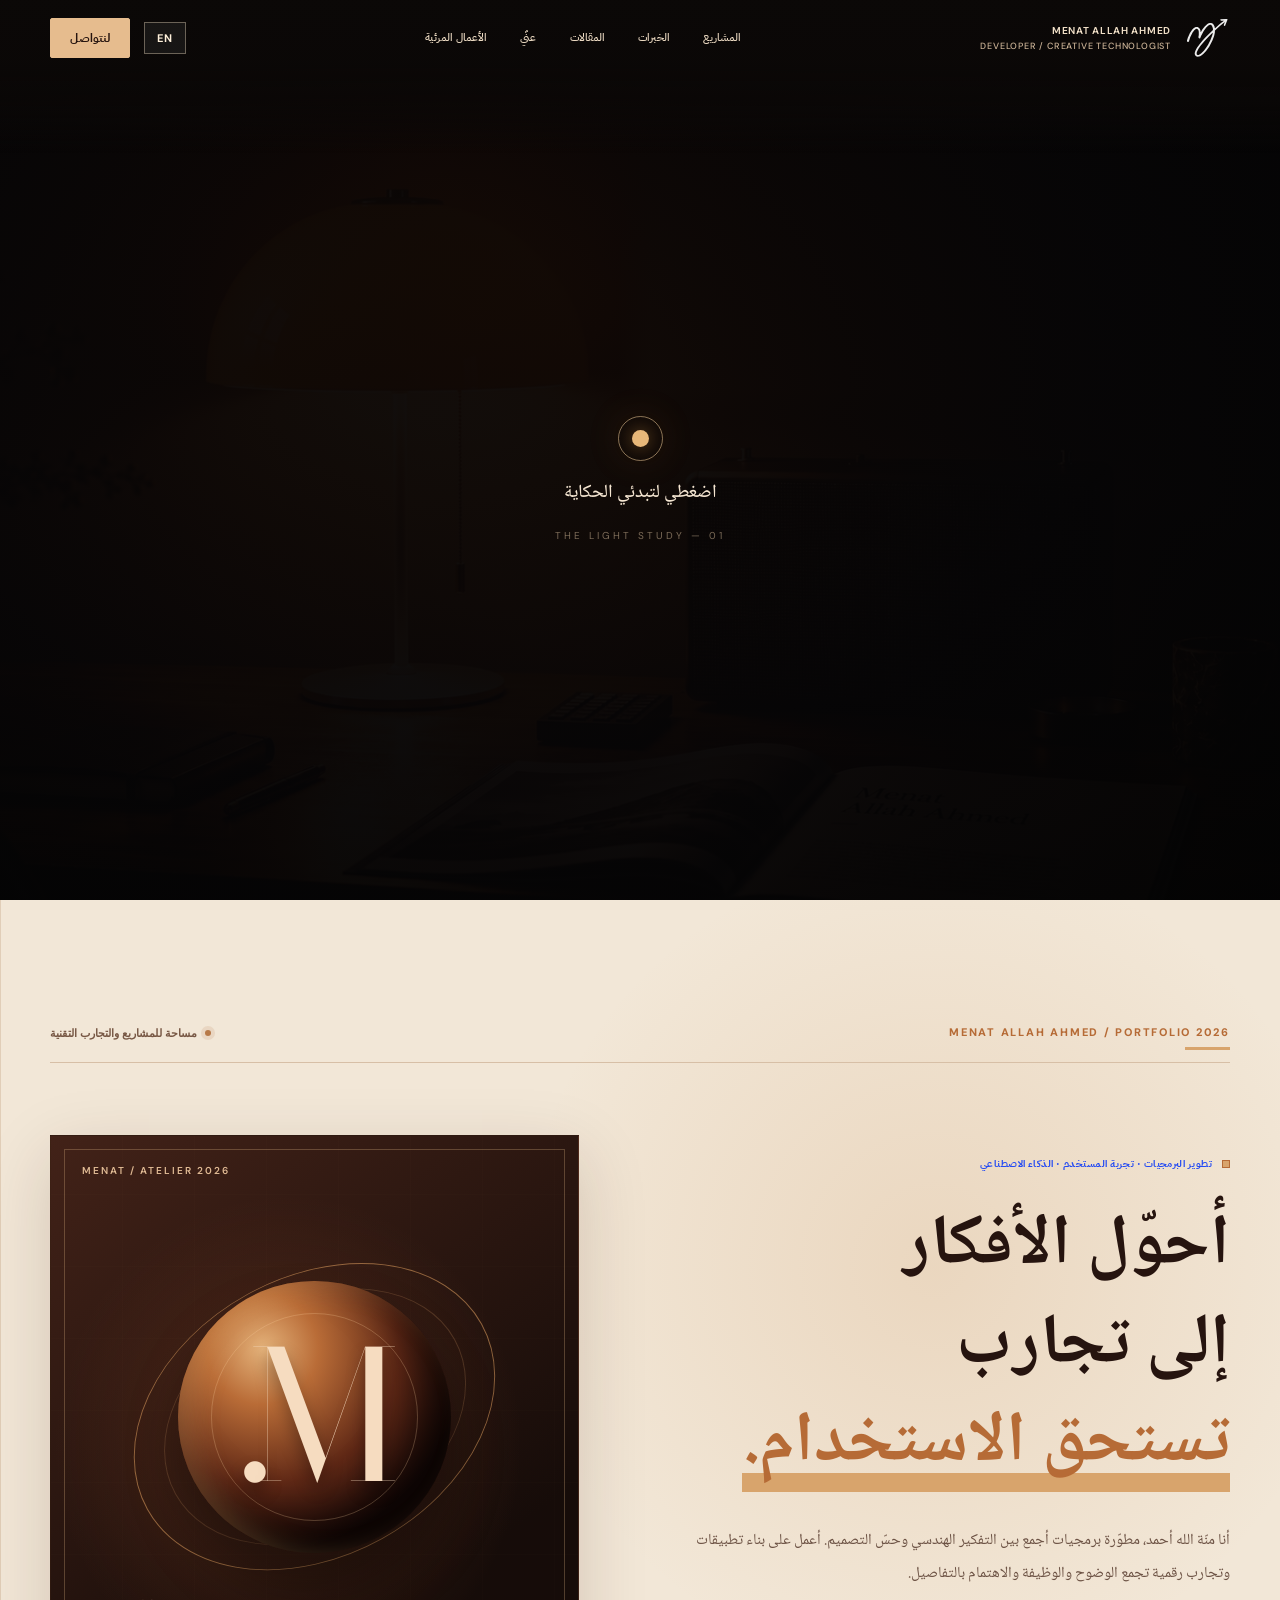
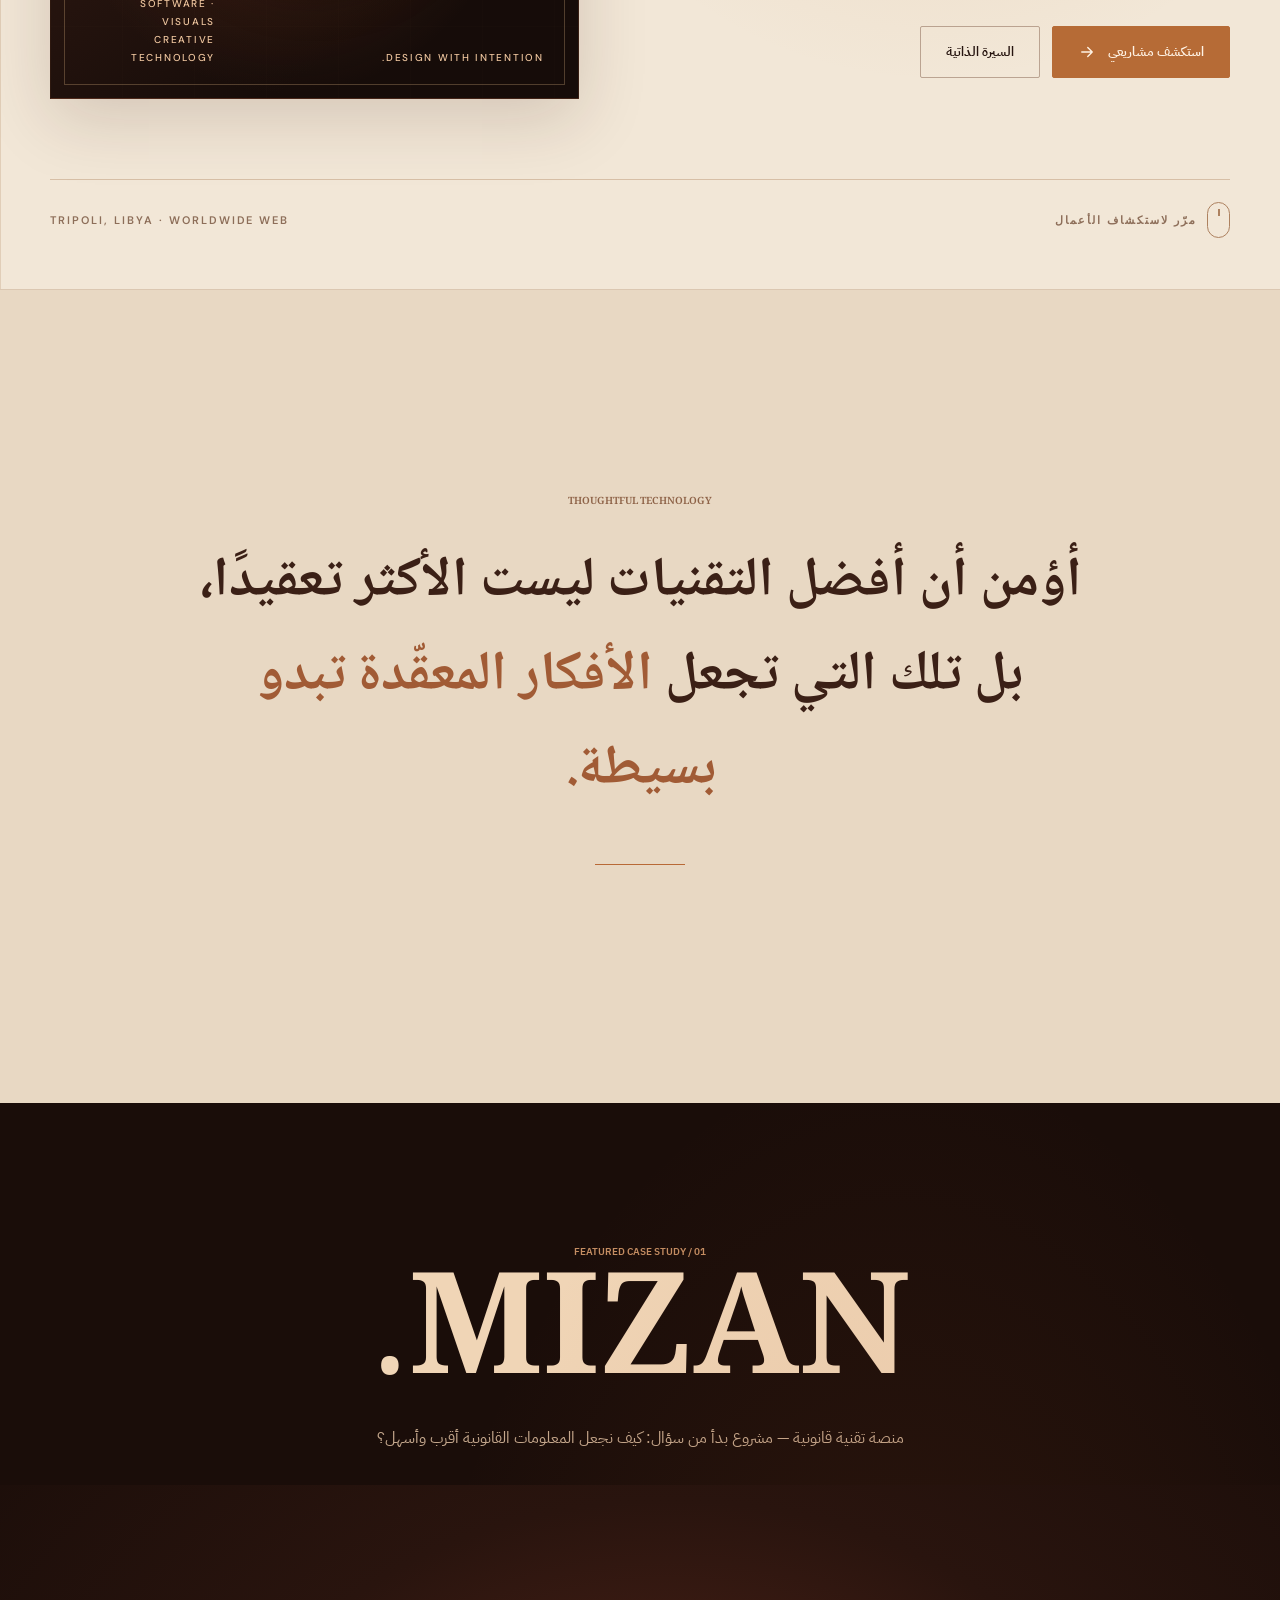
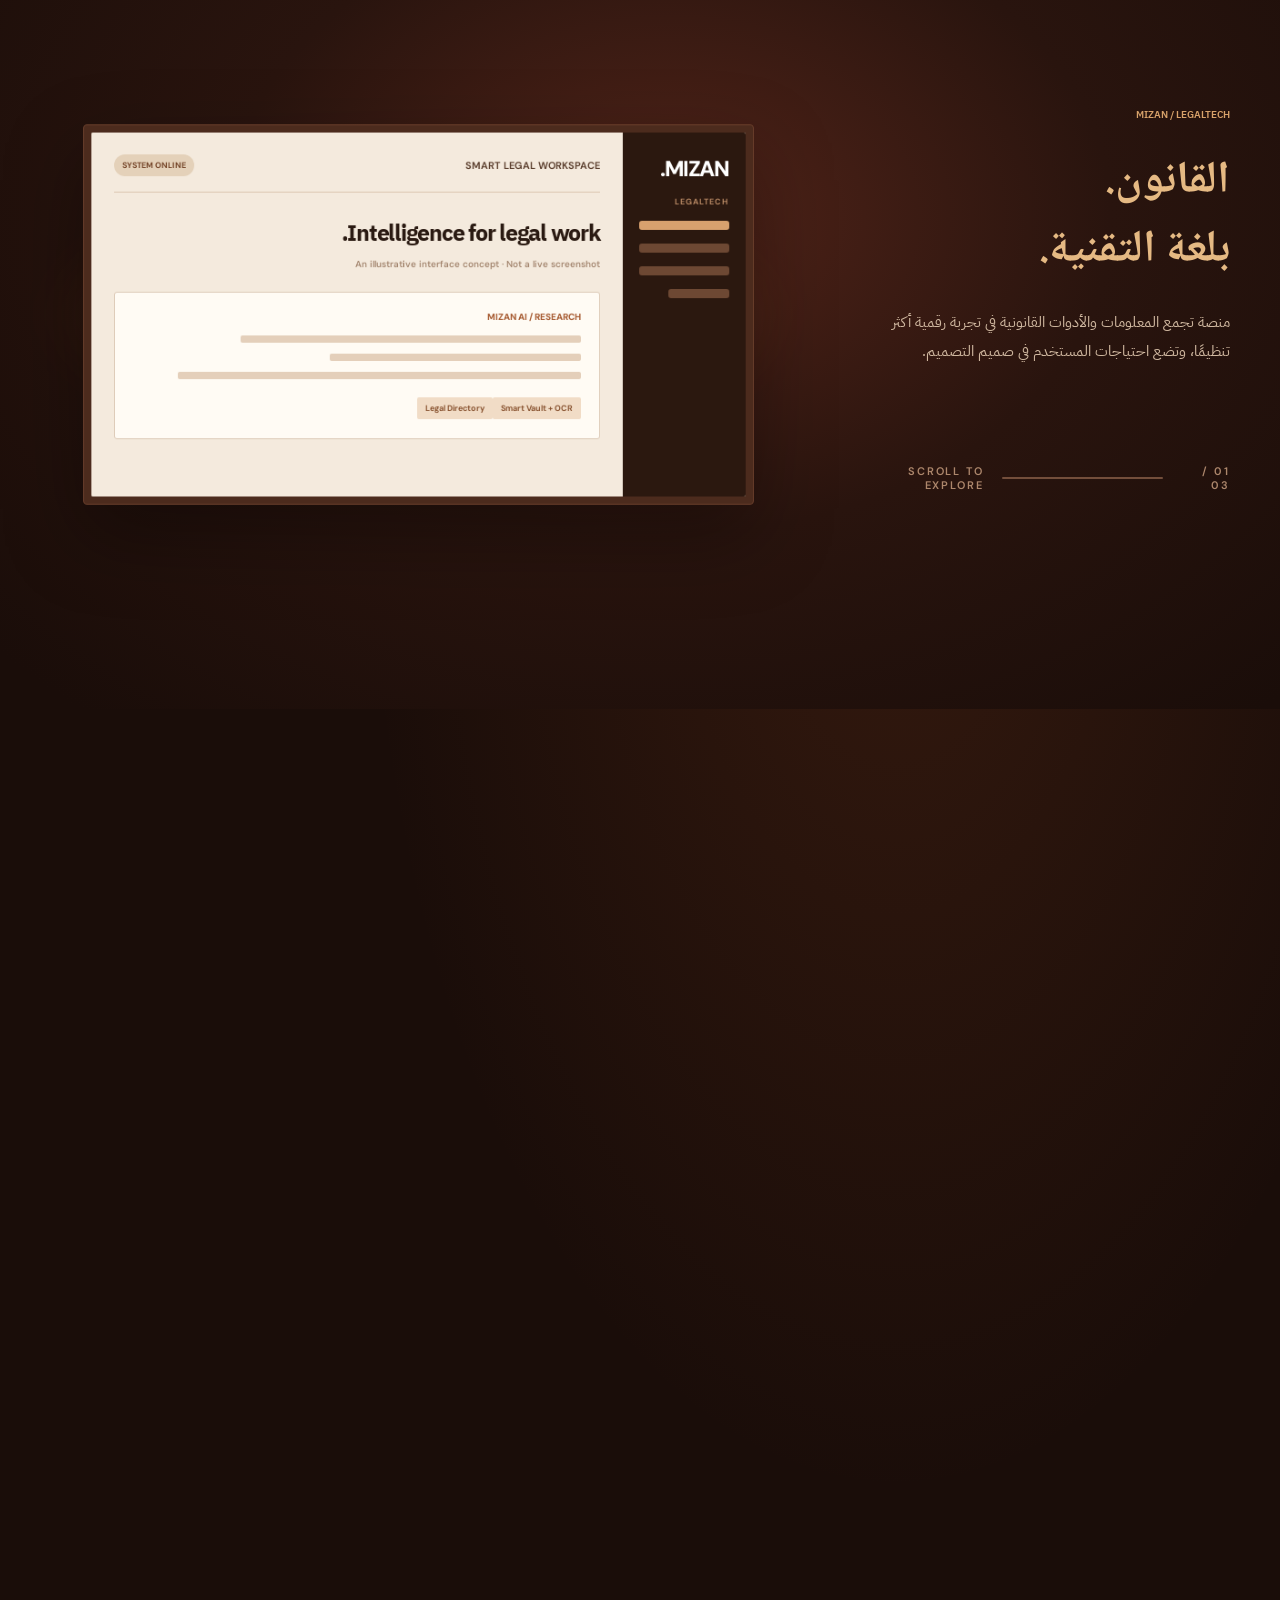
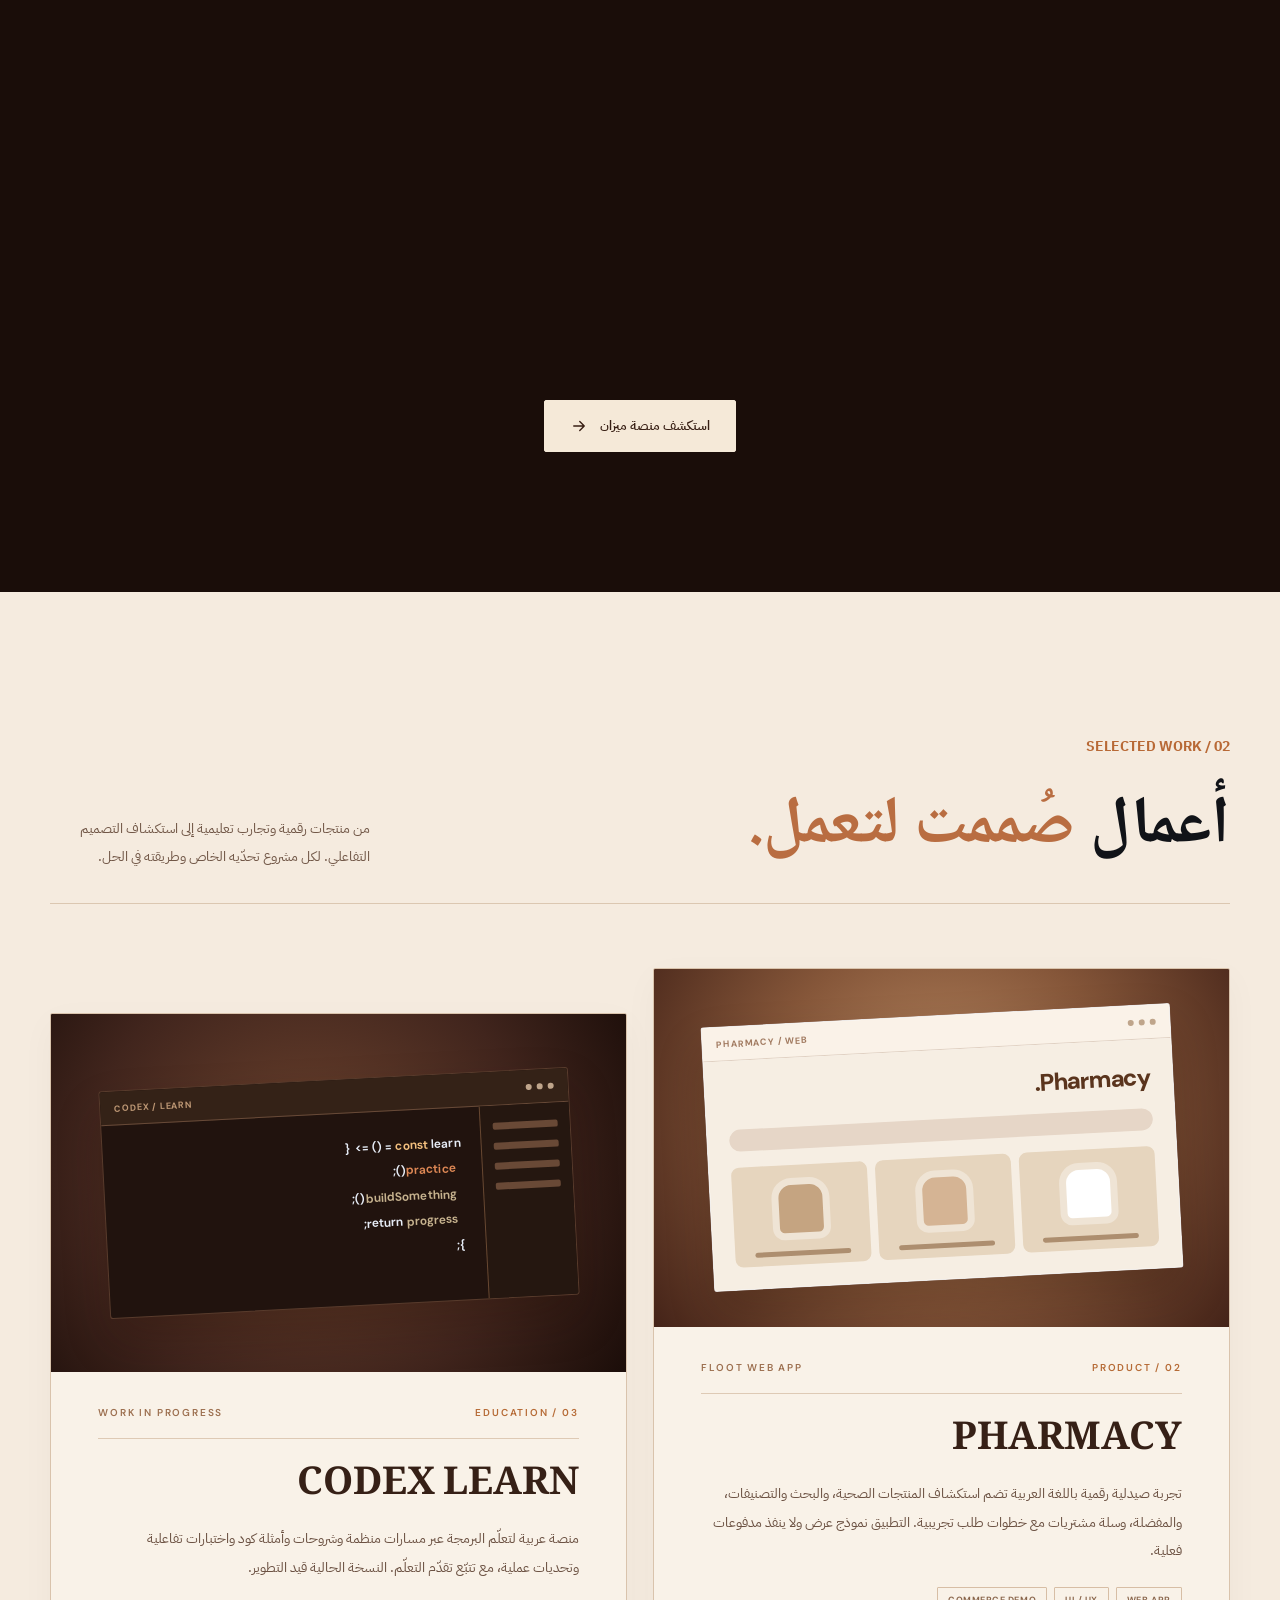
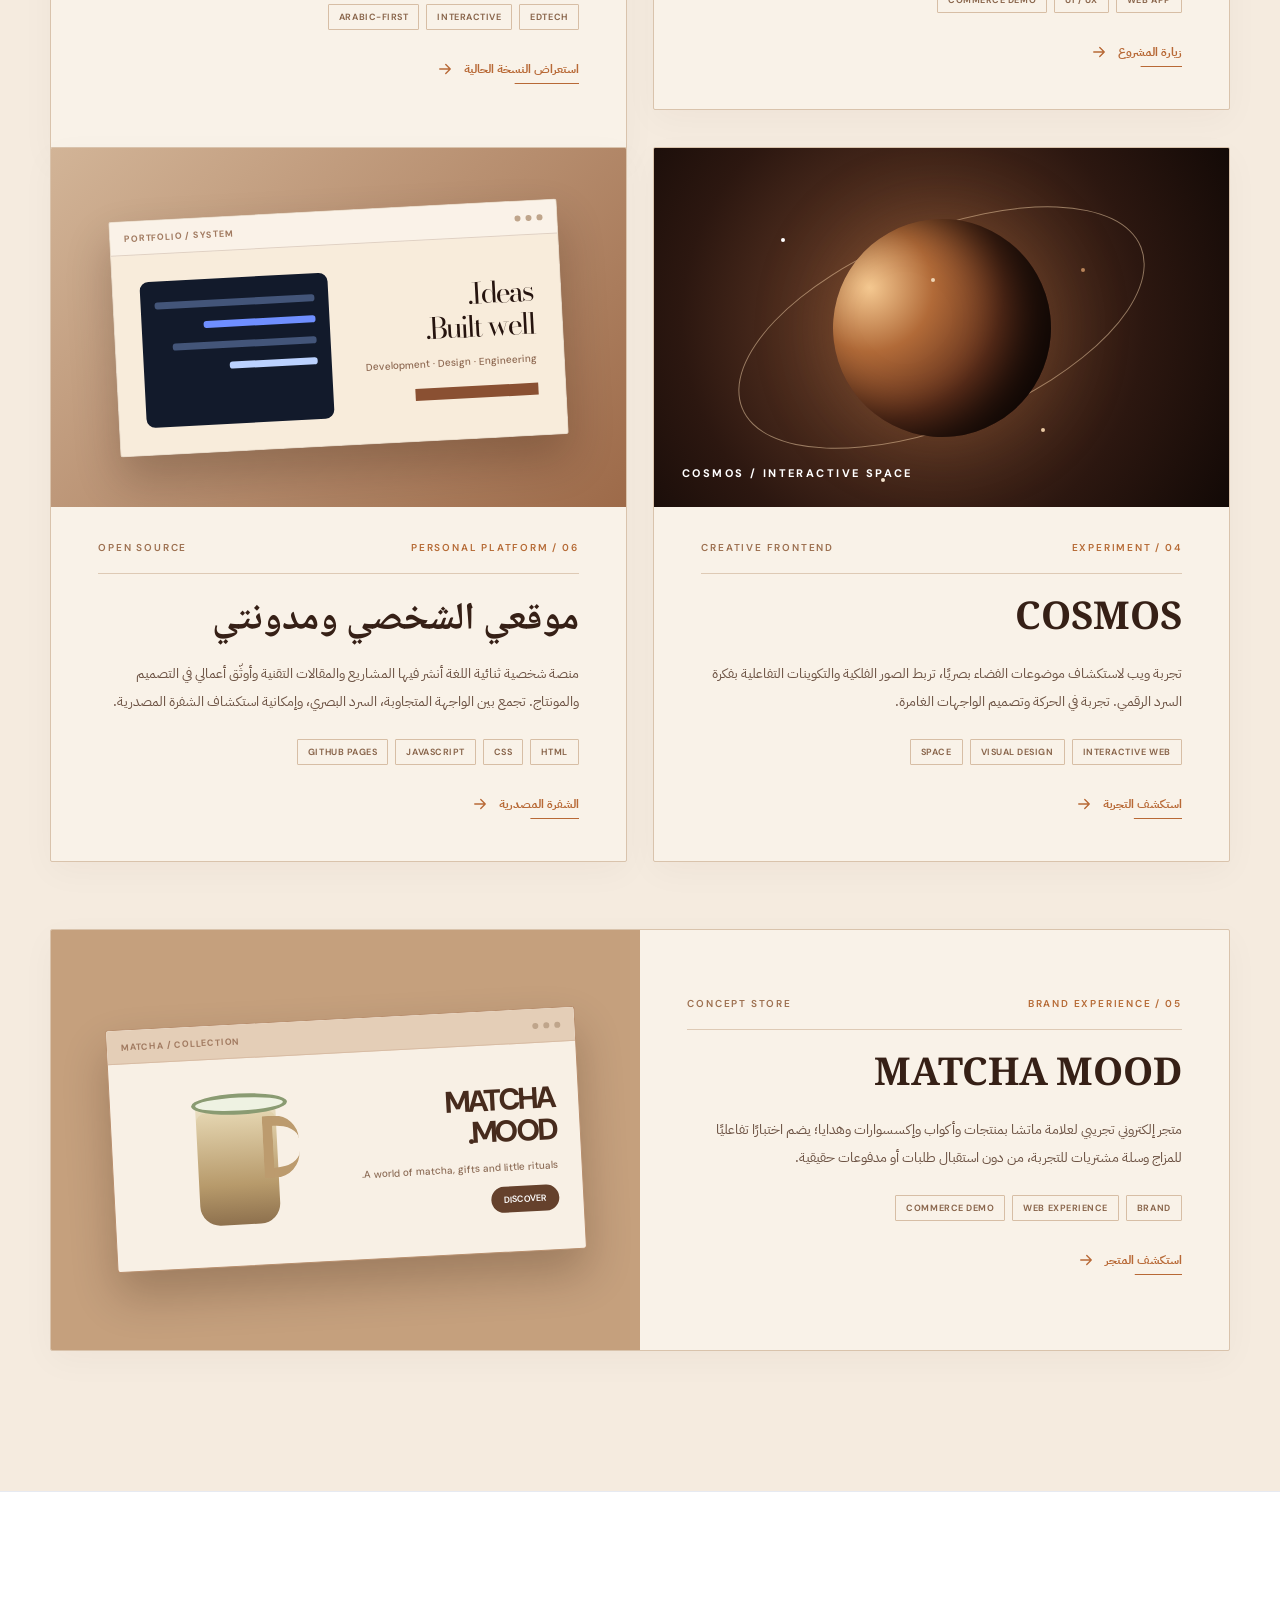
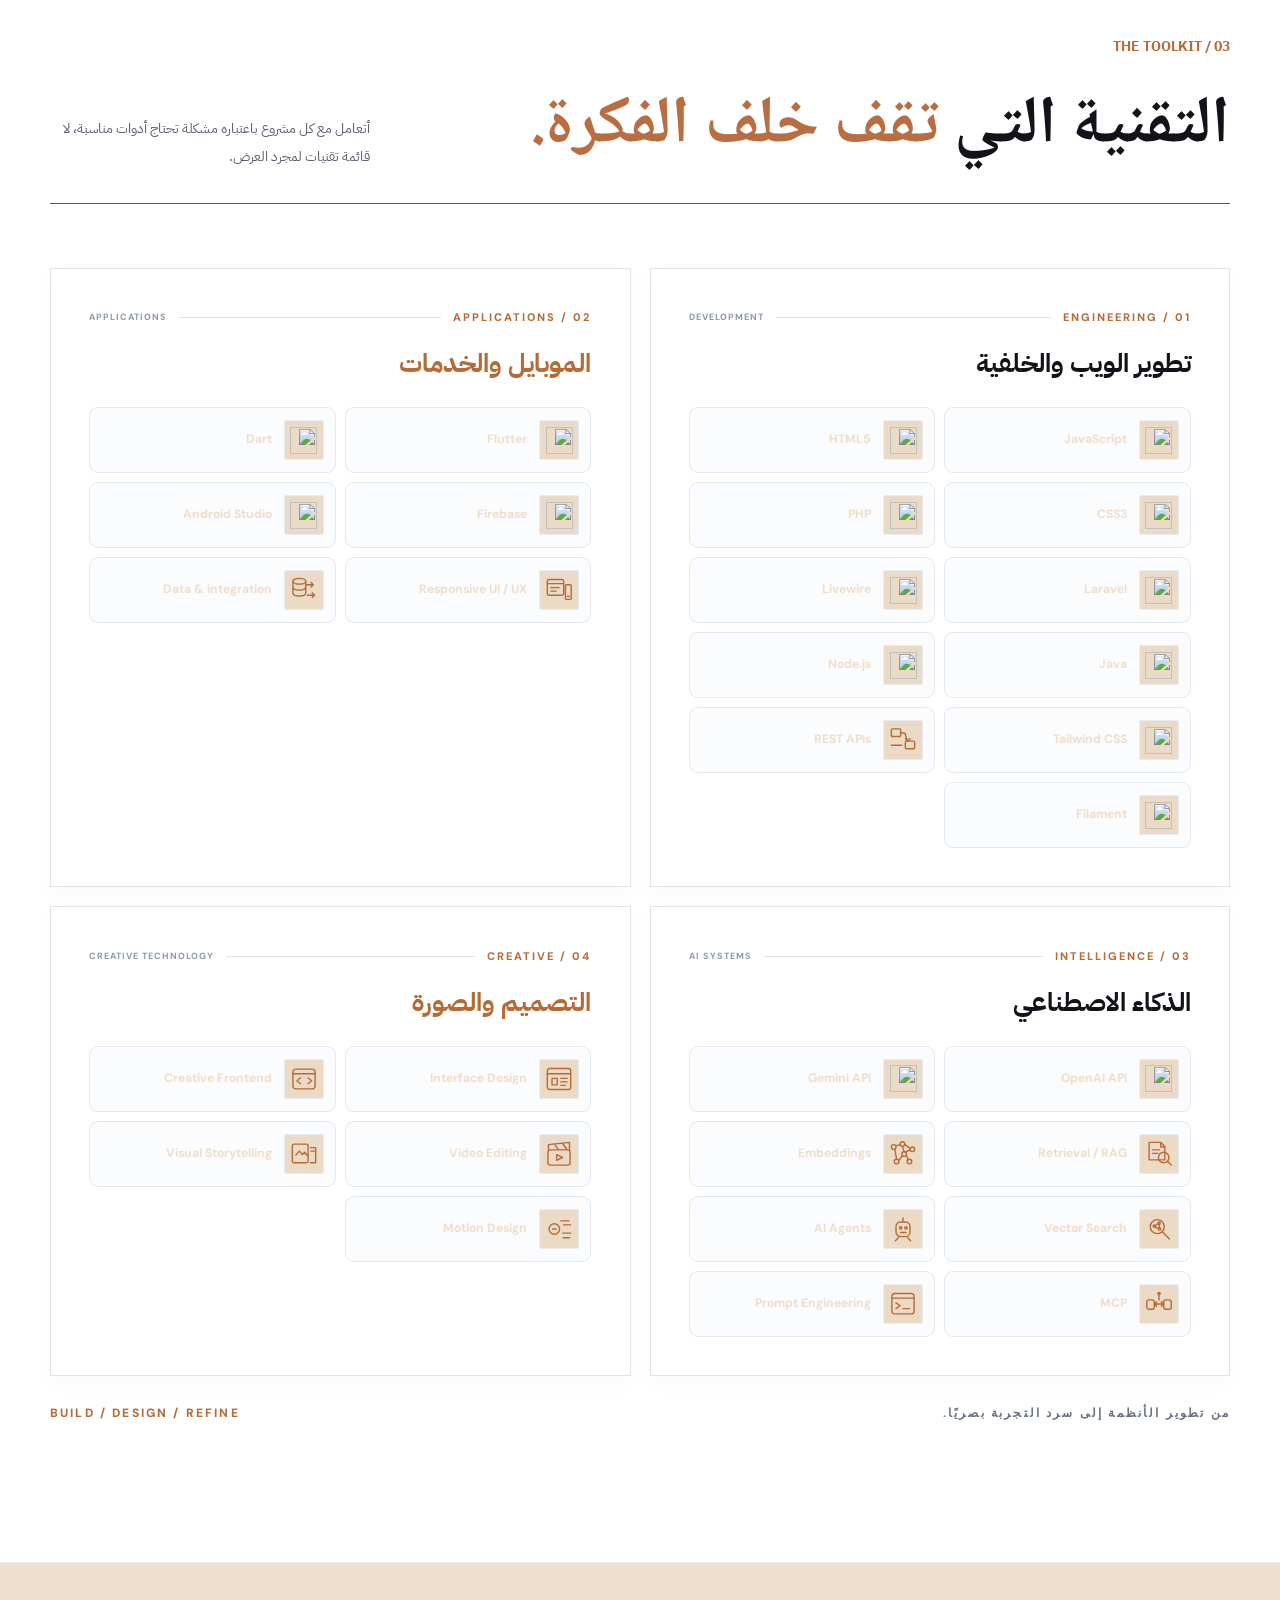
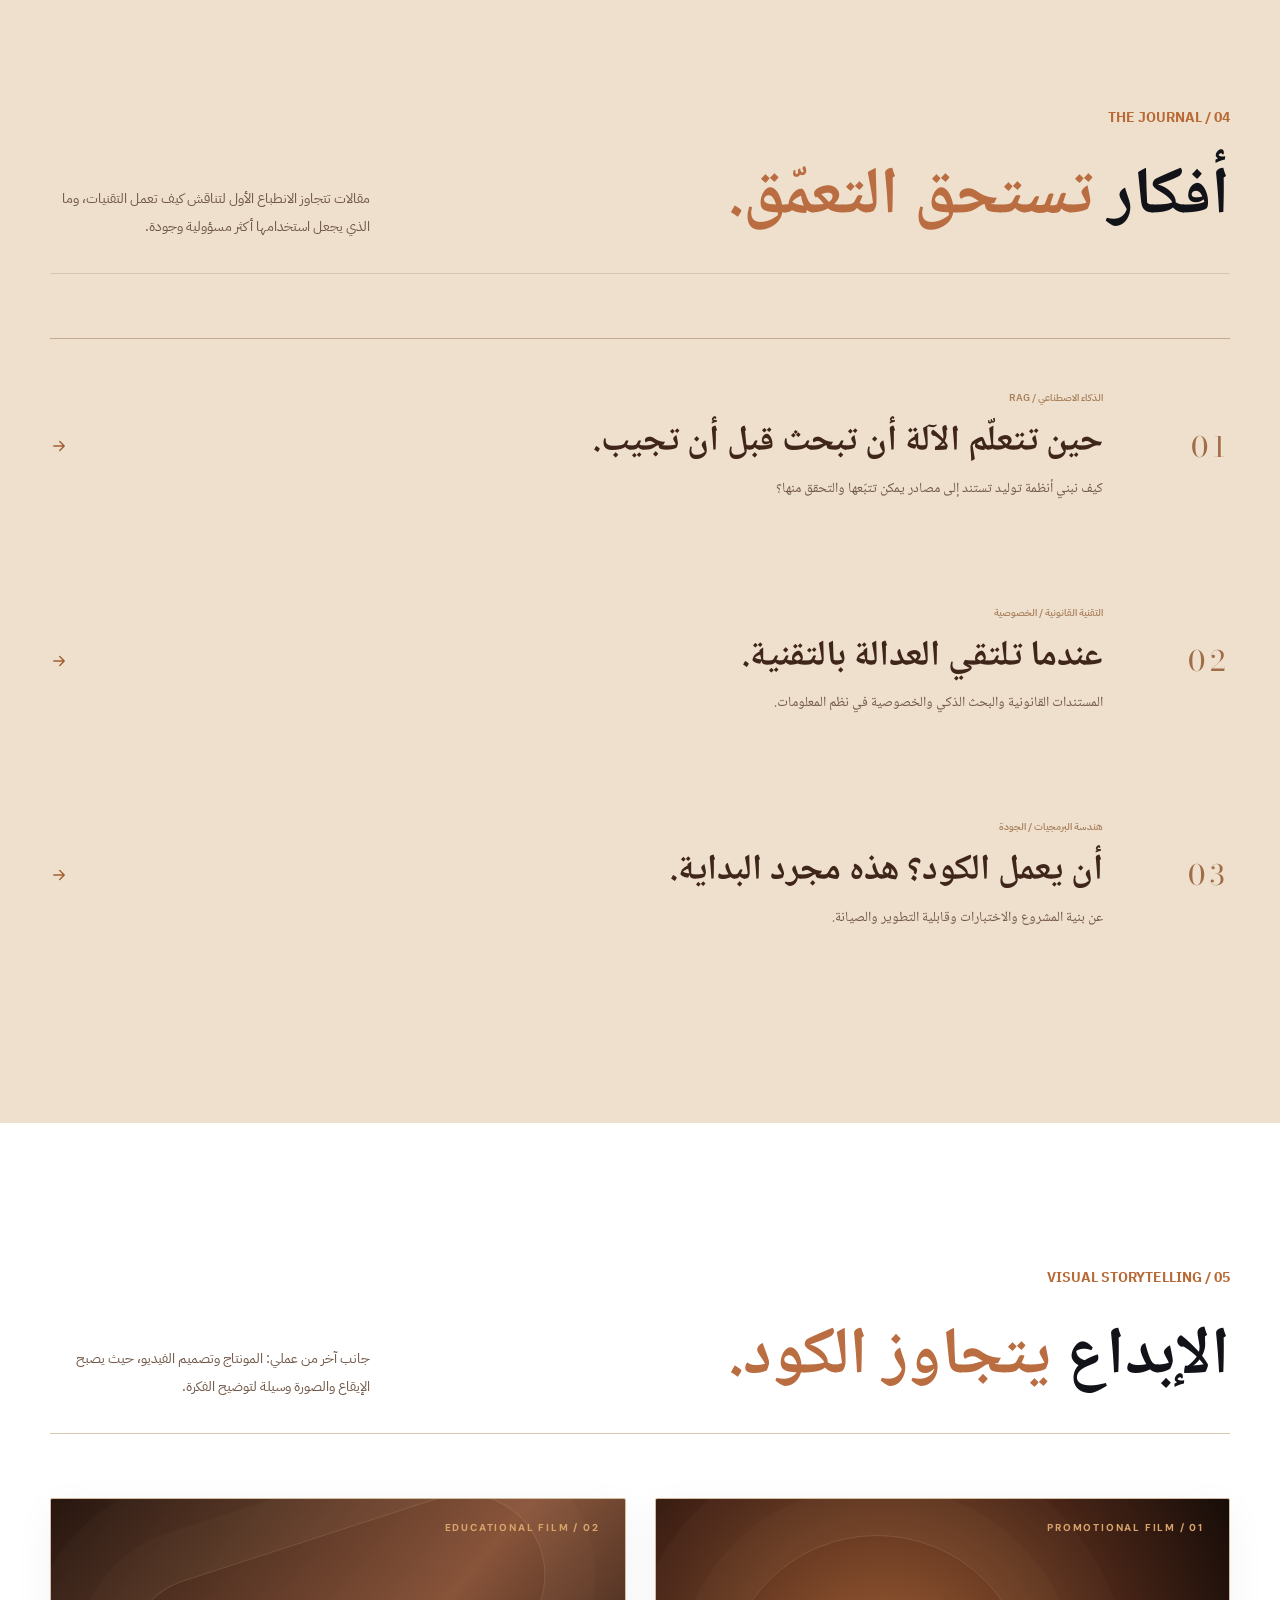
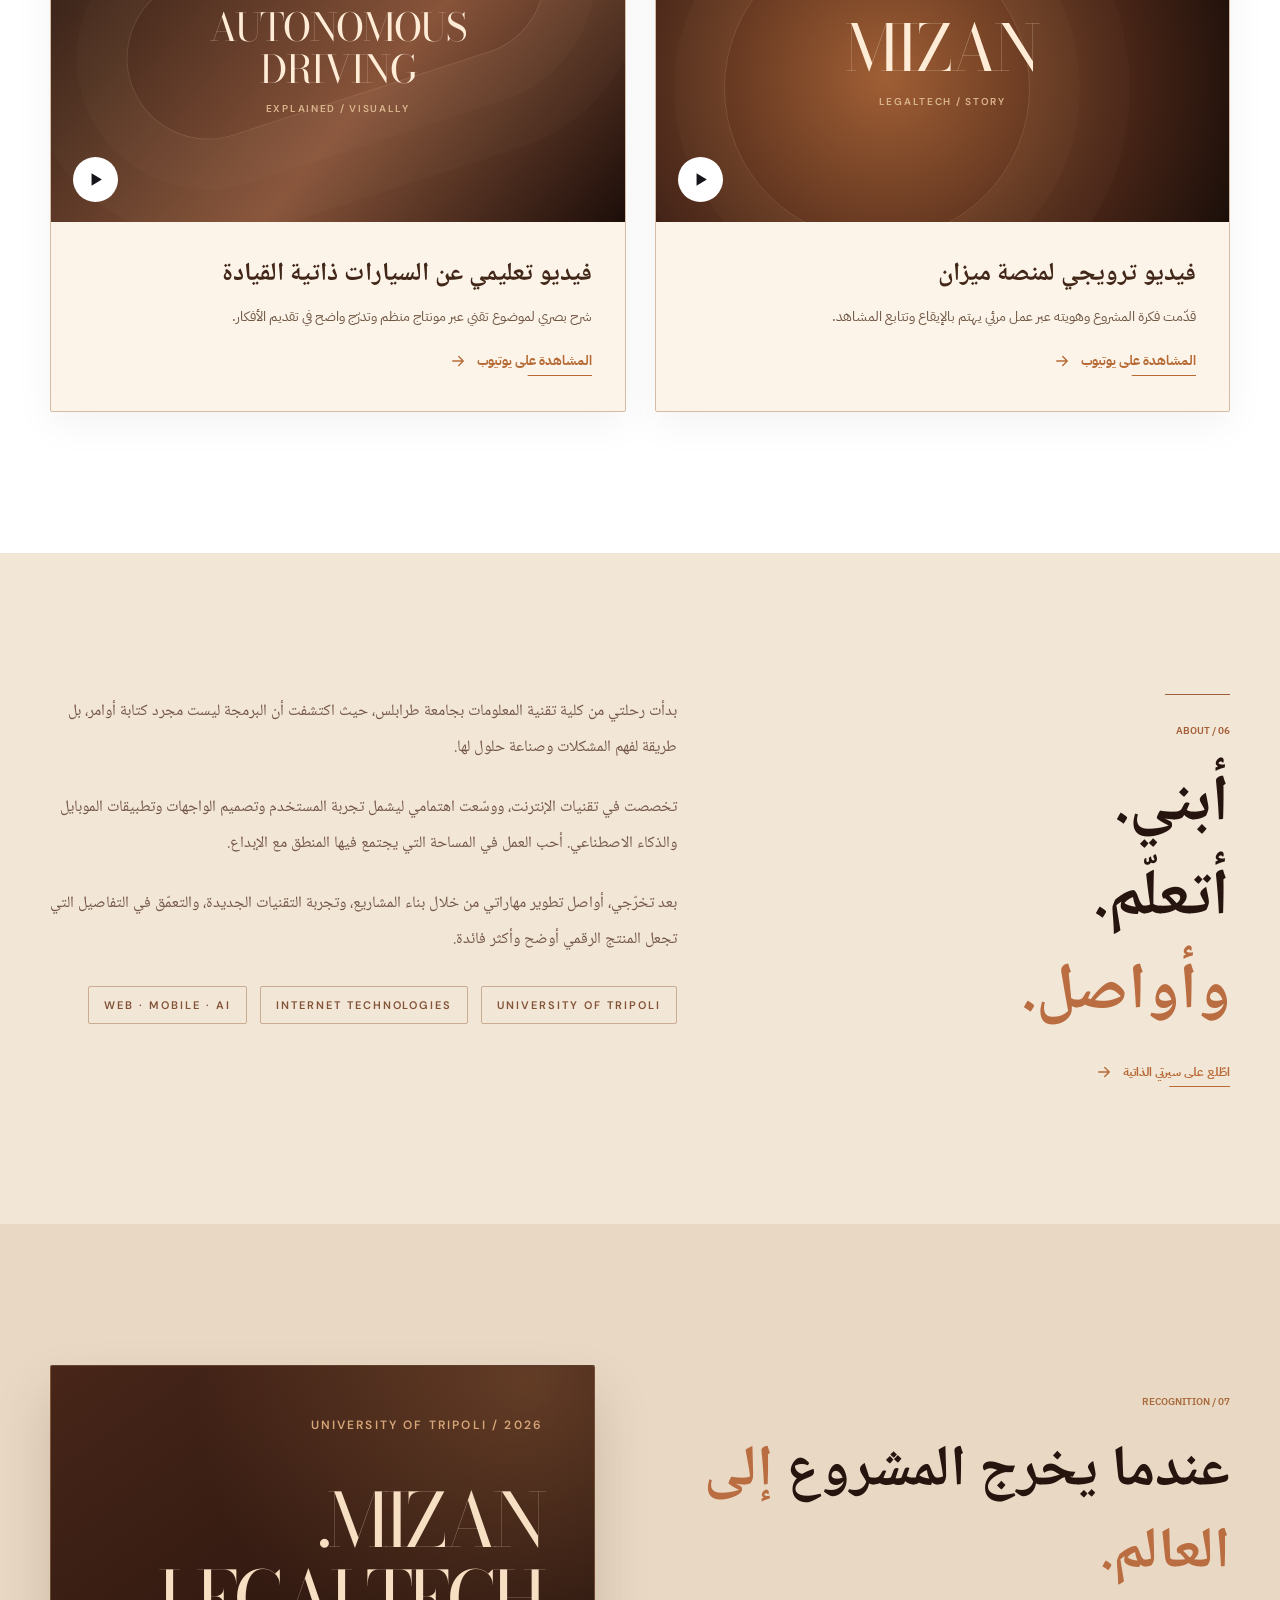
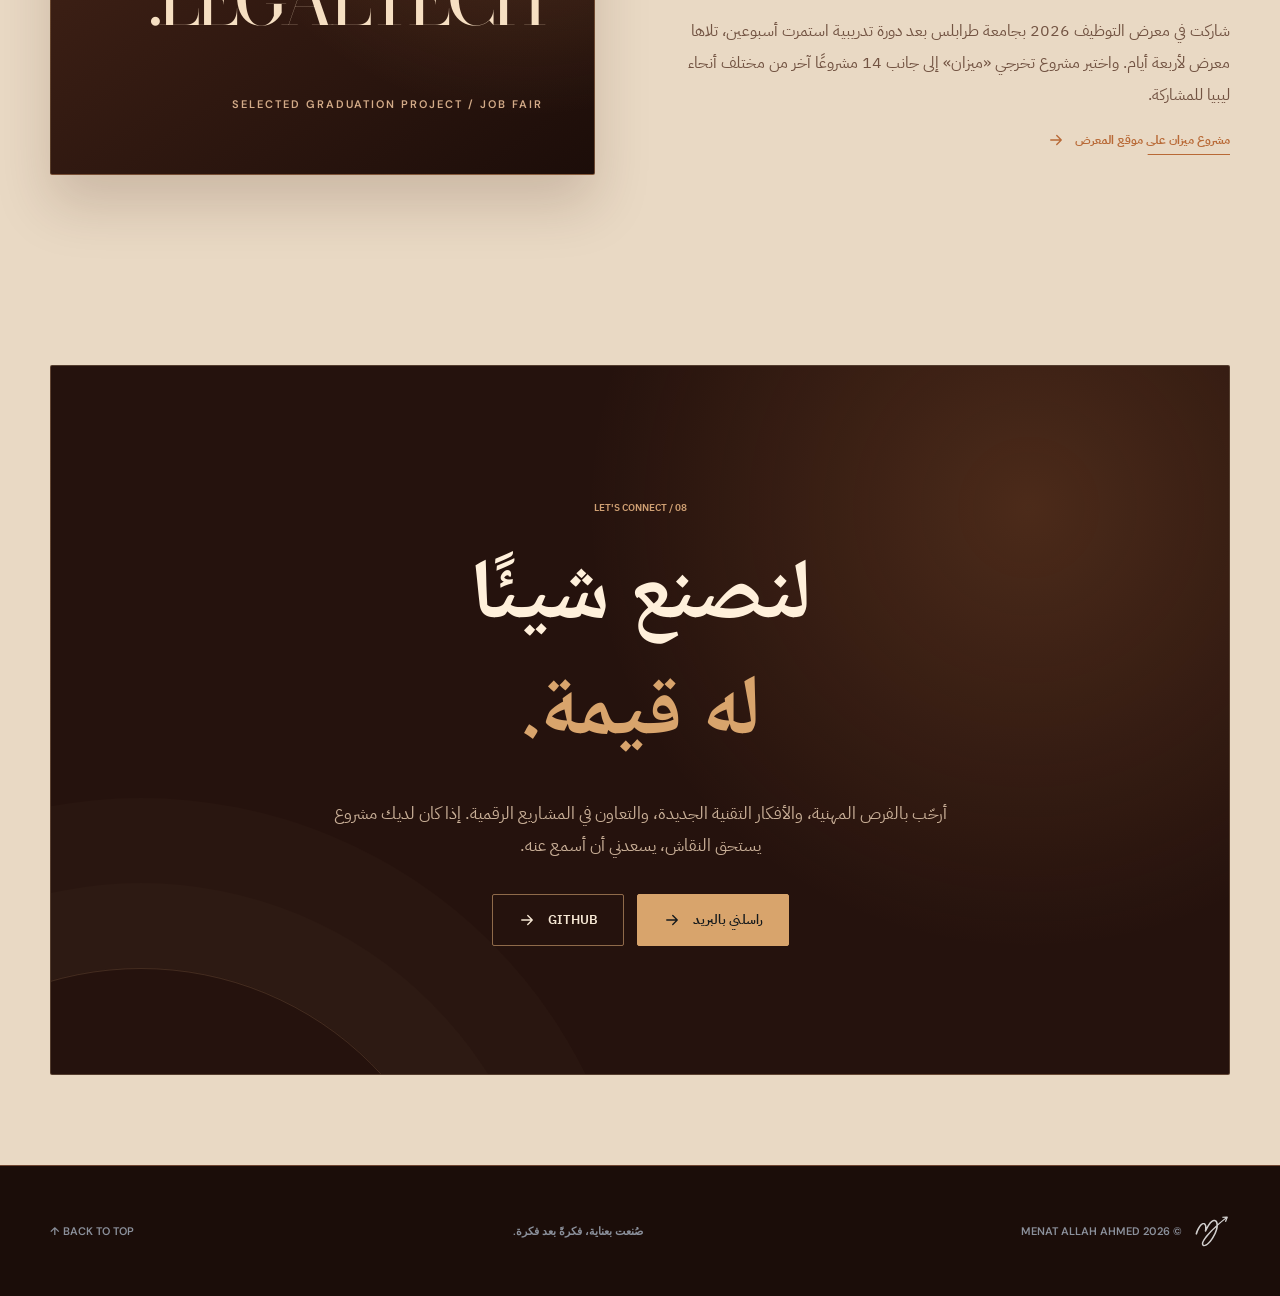
==== commit c6c68272: "Make Arabic hero headline real accessible HTML and remove image-embedded menu and copy" ====
--- a/index.html
+++ b/index.html
@@ -18,36 +18,43 @@
   <script defer src="assets/portfolio-articles.js?v=20261126"></script>
   <script defer src="assets/portfolio-2026.js?v=tech-strong-motion-20261126"></script>
   <link rel="stylesheet" href="https://fonts.googleapis.com/css2?family=Bodoni+Moda:opsz,wght@6..96,400&display=swap">
-  <script defer src="assets/lamp-intro.js?v=cinema-photo-20261126-7"></script>
+  <script defer src="assets/lamp-intro.js?v=interactive-story-20261126-8"></script>
   <link rel="stylesheet" href="https://fonts.googleapis.com/css2?family=Amiri:wght@400;700&family=Noto+Naskh+Arabic:wght@400;500;600;700&family=DM+Sans:wght@200;300;400;500;600;700&display=swap">
   <link rel="stylesheet" href="assets/atelier-edition.css?v=thmanyah-editorial-20261126-6">
-  <link rel="stylesheet" href="assets/lamp-intro.css?v=cinema-photo-20261126-7">
+  <link rel="stylesheet" href="assets/lamp-intro.css?v=interactive-story-20261126-8">
   <script defer src="assets/atelier-edition.js?v=20261126-1"></script>
 </head>
 <body>
-<section class="lamp-intro lamp-cinematic-intro" id="lampIntro" data-lit="false" aria-label="مدخل مدونة منة الله أحمد — أنير الطريق لترى رحلتي">
-  <div class="lamp-photo-plane">
-    <img class="lamp-photograph" src="assets/lamp-hero-final.png" alt="" width="1671" height="941" fetchpriority="high" decoding="async">
-    <button class="lamp-cord-touch" id="lampCord" type="button" aria-label="اسحبي خيط المصباح لإطفاء الإضاءة" aria-pressed="false">
+<section class="lamp-intro lamp-cinematic-intro" id="lampIntro" data-lit="false" aria-label="واجهة مدونة منة الله أحمد — أُنير الطريق لترى رحلتي">
+  <div class="lamp-photo-plane" aria-hidden="true">
+    <img class="lamp-photograph" src="assets/menat-hero-clean.webp" alt="" width="1671" height="941" fetchpriority="high" decoding="async">
+    <button class="lamp-cord-touch" id="lampCord" type="button" aria-label="اسحبي خيط المصباح لتبديل الإضاءة" aria-pressed="false">
       <span class="lamp-cord-focus" aria-hidden="true"></span>
     </button>
   </div>
   <div class="lamp-cinematic-vignette" aria-hidden="true"></div>
+  <div class="lamp-light-flare" aria-hidden="true"></div>
   <div class="lamp-night" aria-hidden="true"></div>
-  <div class="lamp-light-flare" aria-hidden="true"></div>
+  <div class="lamp-editorial-copy" dir="rtl">
+    <span class="lamp-editorial-kicker" data-ar="حيث تلتقي الأفكار بالتفاصيل" data-en="WHERE IDEAS MEET DETAIL">حيث تلتقي الأفكار بالتفاصيل</span>
+    <h1 class="lamp-editorial-title" id="lampTitle">
+      <span data-ar="أُنيرُ الطريقَ،" data-en="Lighting the way,">أُنيرُ الطريقَ،</span>
+      <span class="lamp-editorial-last" data-ar="لِتَرى رحلتي." data-en="telling my story.">لِتَرى رحلتي.</span>
+    </h1>
+    <p class="lamp-editorial-description" data-ar="هنا تبدأ الحكاية بين التقنية والتصميم." data-en="Where technology and design begin their story.">هنا تبدأ الحكاية بين التقنية والتصميم.</p>
+    <span class="lamp-editorial-stroke" aria-hidden="true"></span>
+  </div>
   <button class="lamp-awaken" id="lampAwaken" type="button" aria-label="اضغطي لإضاءة المكان">
     <span class="lamp-awaken-mark" aria-hidden="true"></span>
-    <span class="lamp-awaken-text" data-ar="اضغطي هنا ليبدأ الضوء" data-en="Click to turn on the light">اضغطي هنا ليبدأ الضوء</span>
-    <span class="lamp-awaken-hint" aria-hidden="true">01 — LIGHT / STORY</span>
+    <span class="lamp-awaken-text" data-ar="اضغطي لتبدئي الحكاية" data-en="Touch to bring the scene to light">اضغطي لتبدئي الحكاية</span>
+    <span class="lamp-awaken-hint" aria-hidden="true">THE LIGHT STUDY — 01</span>
   </button>
-  <h1 class="lamp-screenreader-title">أُنير الطريق، لترى رحلتي — منة الله أحمد</h1>
-  <div class="lamp-mobile-copy" dir="rtl">
-    <span class="lamp-mobile-kicker" data-ar="أفكارٌ تُضاء" data-en="LIGHTING UP IDEAS">أفكارٌ تُضاء</span>
-    <h1 id="lampTitle" data-ar="أُنيرُ الطريقَ، لِتَرى رحلتي." data-en="Lighting the way, telling my story.">أُنيرُ الطريقَ، لِتَرى رحلتي.</h1>
-    <p data-ar="هنا تبدأ الحكاية بين التقنية والتصميم." data-en="A story where technology meets design.">هنا تبدأ الحكاية بين التقنية والتصميم.</p>
-  </div>
-  <div class="lamp-pull-note" id="lampInstructionText" aria-hidden="true">اسحبي الخيط لتبديل الإضاءة</div>
-  <a href="#home" class="lamp-next" aria-label="انتقلي لاستكشاف المدونة">
+  <button class="lamp-light-toggle" id="lampLightToggle" type="button" aria-pressed="true">
+    <svg viewBox="0 0 24 24" aria-hidden="true"><path d="M9 18h6m-6.3-4a6 6 0 1 1 6.6 0c-.8.65-1.3 1.25-1.3 2h-4c0-.75-.5-1.35-1.3-2ZM10 21h4"/></svg>
+    <span data-ar="إطفاء الإضاءة" data-en="Switch off the light">إطفاء الإضاءة</span>
+  </button>
+  <p class="lamp-pull-note" id="lampInstructionText">اسحبي خيط المصباح لتبديل الإضاءة</p>
+  <a href="#home" class="lamp-next" aria-label="الانتقال إلى محتوى المدونة">
     <span data-ar="استكشفي المدونة" data-en="Explore the journal">استكشفي المدونة</span>
     <svg viewBox="0 0 24 24" aria-hidden="true"><path d="M12 3v17m-6-6 6 6 6-6"/></svg>
   </a>
--- a/assets/lamp-intro.css
+++ b/assets/lamp-intro.css
@@ -210,3 +210,13 @@
 @media(prefers-reduced-motion:reduce){
   .lamp-cinematic-intro *{animation:none!important;transition-duration:.01ms!important}
 }
+
+/* The desktop headline is printed in the approved scene; keep real text
+   available to assistive technology without drawing it a second time. */
+.lamp-cinematic-intro .lamp-screenreader-title{
+  position:absolute!important;
+  width:1px!important;height:1px!important;padding:0!important;
+  margin:-1px!important;overflow:hidden!important;
+  clip:rect(0,0,0,0)!important;clip-path:inset(50%)!important;
+  white-space:nowrap!important;border:0!important;
+}
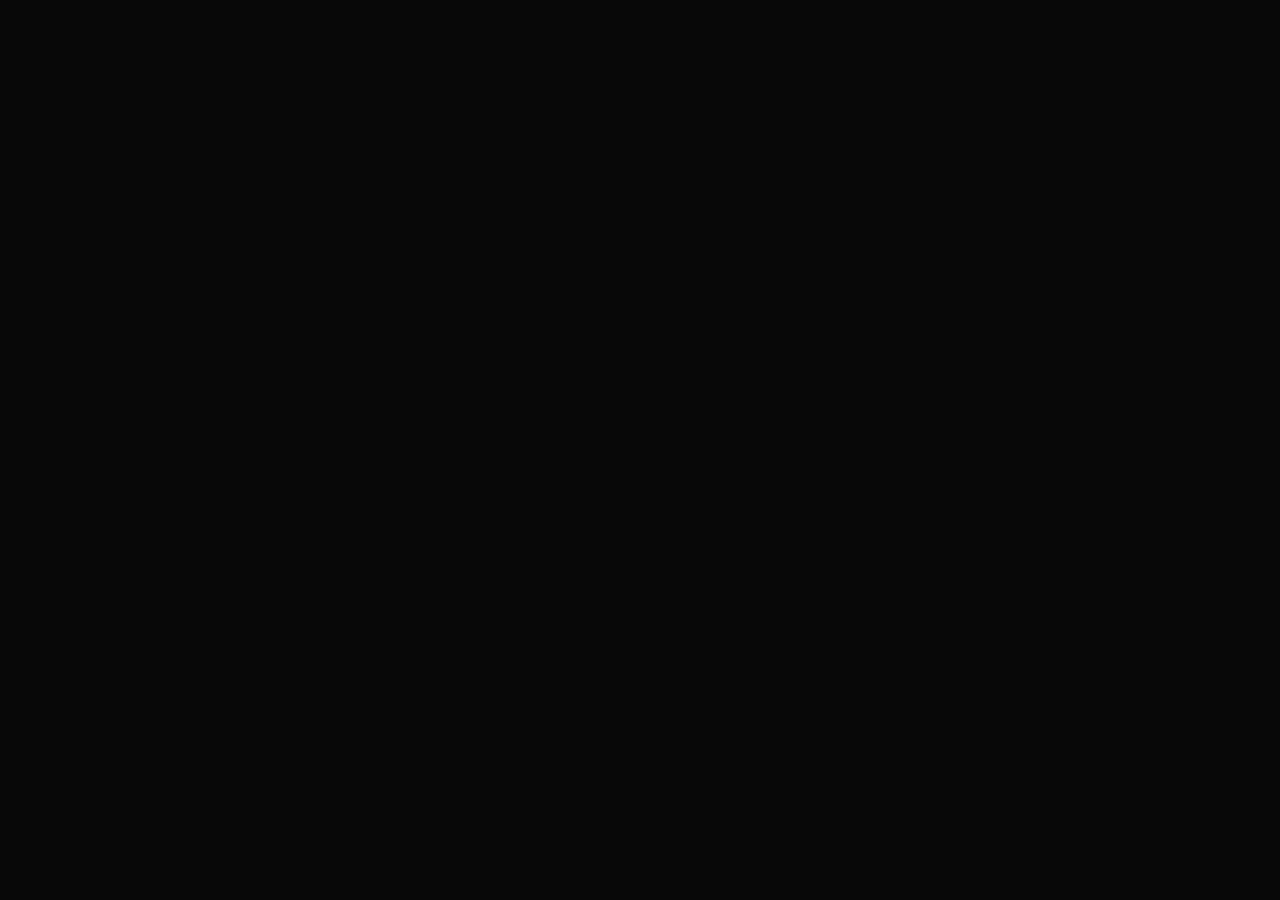
==== commit 7de769cd: "Withdraw public blog homepage immediately; preserve current work in unpublished backup branch" ====
--- a/index.html
+++ b/index.html
@@ -1,297 +1,2 @@
 <!doctype html>
-<html lang="ar" dir="rtl">
-<head>
-  <meta charset="utf-8">
-  <meta name="viewport" content="width=device-width,initial-scale=1">
-  <meta name="theme-color" content="#FFFFFF">
-  <meta name="description" content="منة الله أحمد — مطوّرة برمجيات تهتم بتطوير الويب وتطبيقات الموبايل والذكاء الاصطناعي والتصميم. اكتشف مشاريعي ومقالاتي وأعمالي المرئية.">
-  <meta property="og:type" content="website">
-  <meta property="og:title" content="Menat Allah Ahmed | Developer &amp; Creative Technologist">
-  <meta property="og:description" content="Thoughtfully built digital products. Web, AI, design and visual storytelling.">
-  <title>منة الله أحمد | مطوّرة برمجيات وتصميم تجارب رقمية</title>
-  <link rel="icon" type="image/svg+xml" href="assets/menat-signature-favicon.svg?v=2026-cinematic">
-  <link rel="preconnect" href="https://fonts.googleapis.com">
-  <link rel="preconnect" href="https://fonts.gstatic.com" crossorigin>
-  <link rel="stylesheet" href="https://fonts.googleapis.com/css2?family=IBM+Plex+Sans+Arabic:wght@400;500;600;700&amp;family=Inter:wght@400;500;600;700;800;900&amp;family=Playfair+Display:wght@400;500;600;700;800&amp;display=swap">
-  <link rel="stylesheet" href="assets/portfolio-2026.css?v=cinematic-full-rebuild-20261126">
-  <link rel="stylesheet" href="assets/portfolio-strength.css?v=strong-icons-transitions-20261126">
-  <script defer src="assets/portfolio-articles.js?v=20261126"></script>
-  <script defer src="assets/portfolio-2026.js?v=tech-strong-motion-20261126"></script>
-  <link rel="stylesheet" href="https://fonts.googleapis.com/css2?family=Bodoni+Moda:opsz,wght@6..96,400&display=swap">
-  <script defer src="assets/lamp-intro.js?v=interactive-story-20261126-8"></script>
-  <link rel="stylesheet" href="https://fonts.googleapis.com/css2?family=Amiri:wght@400;700&family=Noto+Naskh+Arabic:wght@400;500;600;700&family=DM+Sans:wght@200;300;400;500;600;700&display=swap">
-  <link rel="stylesheet" href="assets/atelier-edition.css?v=thmanyah-editorial-20261126-6">
-  <link rel="stylesheet" href="assets/lamp-intro.css?v=interactive-story-20261126-8">
-  <script defer src="assets/atelier-edition.js?v=20261126-1"></script>
-</head>
-<body>
-<section class="lamp-intro lamp-cinematic-intro" id="lampIntro" data-lit="false" aria-label="واجهة مدونة منة الله أحمد — أُنير الطريق لترى رحلتي">
-  <div class="lamp-photo-plane" aria-hidden="true">
-    <img class="lamp-photograph" src="assets/menat-hero-clean.webp" alt="" width="1671" height="941" fetchpriority="high" decoding="async">
-    <button class="lamp-cord-touch" id="lampCord" type="button" aria-label="اسحبي خيط المصباح لتبديل الإضاءة" aria-pressed="false">
-      <span class="lamp-cord-focus" aria-hidden="true"></span>
-    </button>
-  </div>
-  <div class="lamp-cinematic-vignette" aria-hidden="true"></div>
-  <div class="lamp-light-flare" aria-hidden="true"></div>
-  <div class="lamp-night" aria-hidden="true"></div>
-  <div class="lamp-editorial-copy" dir="rtl">
-    <span class="lamp-editorial-kicker" data-ar="حيث تلتقي الأفكار بالتفاصيل" data-en="WHERE IDEAS MEET DETAIL">حيث تلتقي الأفكار بالتفاصيل</span>
-    <h1 class="lamp-editorial-title" id="lampTitle">
-      <span data-ar="أُنيرُ الطريقَ،" data-en="Lighting the way,">أُنيرُ الطريقَ،</span>
-      <span class="lamp-editorial-last" data-ar="لِتَرى رحلتي." data-en="telling my story.">لِتَرى رحلتي.</span>
-    </h1>
-    <p class="lamp-editorial-description" data-ar="هنا تبدأ الحكاية بين التقنية والتصميم." data-en="Where technology and design begin their story.">هنا تبدأ الحكاية بين التقنية والتصميم.</p>
-    <span class="lamp-editorial-stroke" aria-hidden="true"></span>
-  </div>
-  <button class="lamp-awaken" id="lampAwaken" type="button" aria-label="اضغطي لإضاءة المكان">
-    <span class="lamp-awaken-mark" aria-hidden="true"></span>
-    <span class="lamp-awaken-text" data-ar="اضغطي لتبدئي الحكاية" data-en="Touch to bring the scene to light">اضغطي لتبدئي الحكاية</span>
-    <span class="lamp-awaken-hint" aria-hidden="true">THE LIGHT STUDY — 01</span>
-  </button>
-  <button class="lamp-light-toggle" id="lampLightToggle" type="button" aria-pressed="true">
-    <svg viewBox="0 0 24 24" aria-hidden="true"><path d="M9 18h6m-6.3-4a6 6 0 1 1 6.6 0c-.8.65-1.3 1.25-1.3 2h-4c0-.75-.5-1.35-1.3-2ZM10 21h4"/></svg>
-    <span data-ar="إطفاء الإضاءة" data-en="Switch off the light">إطفاء الإضاءة</span>
-  </button>
-  <p class="lamp-pull-note" id="lampInstructionText">اسحبي خيط المصباح لتبديل الإضاءة</p>
-  <a href="#home" class="lamp-next" aria-label="الانتقال إلى محتوى المدونة">
-    <span data-ar="استكشفي المدونة" data-en="Explore the journal">استكشفي المدونة</span>
-    <svg viewBox="0 0 24 24" aria-hidden="true"><path d="M12 3v17m-6-6 6 6 6-6"/></svg>
-  </a>
-</section>
-
-<a class="skip-link" href="#main" data-ar="تجاوز إلى المحتوى" data-en="Skip to content">تجاوز إلى المحتوى</a>
-<div class="scroll-meter" id="scrollMeter" aria-hidden="true"></div>
-<nav class="section-rail" id="sectionRail" aria-label="Section navigation"><a href="#home" data-track="home" title="Home" aria-label="Home"><i></i></a><a href="#featured" data-track="featured" title="MIZAN" aria-label="Featured project"><i></i></a><a href="#work" data-track="work" title="Projects" aria-label="Projects"><i></i></a><a href="#expertise" data-track="expertise" title="Expertise" aria-label="Expertise"><i></i></a><a href="#journal" data-track="journal" title="Articles" aria-label="Articles"><i></i></a><a href="#visuals" data-track="visuals" title="Visual Work" aria-label="Visual work"><i></i></a><a href="#about" data-track="about" title="About" aria-label="About"><i></i></a><a href="#contact" data-track="contact" title="Contact" aria-label="Contact"><i></i></a></nav>
-<header class="site-header" id="siteHeader">
-  <div class="shell nav-shell">
-    <a class="identity" href="#home" aria-label="Menat Allah Ahmed — Home">
-      <img src="assets/portfolio-signature.svg" alt="" width="45" height="45">
-      <span class="identity-label">MENAT ALLAH AHMED<small>DEVELOPER / CREATIVE TECHNOLOGIST</small></span>
-    </a>
-    <nav class="site-nav" id="siteNav" aria-label="Main navigation">
-      <a href="#featured" data-ar="المشاريع" data-en="Work">المشاريع</a>
-      <a href="#expertise" data-ar="الخبرات" data-en="Expertise">الخبرات</a>
-      <a href="#journal" data-ar="المقالات" data-en="Journal">المقالات</a>
-      <a href="#about" data-ar="عنّي" data-en="About">عنّي</a>
-      <a href="#visuals" data-ar="الأعمال المرئية" data-en="Visual work">الأعمال المرئية</a>
-    </nav>
-    <div class="nav-utilities">
-      <button class="lang-button" id="langToggle" type="button" aria-label="Switch language">EN</button>
-      <a href="#contact" class="nav-contact" data-ar="لنتواصل" data-en="Contact">لنتواصل</a>
-      <button class="mobile-menu-btn" id="mobileMenuBtn" type="button" aria-controls="siteNav" aria-label="فتح القائمة" aria-expanded="false"><i></i><i></i></button>
-    </div>
-  </div>
-</header>
-
-<main id="main">
-  <!-- INTRO / 01 -->
-  <section class="hero" id="home" aria-labelledby="heroTitle">
-    <div class="shell">
-      <div class="hero-index"><span>MENAT ALLAH AHMED / PORTFOLIO 2026</span><span class="availability"><i></i><span data-ar="مساحة للمشاريع والتجارب التقنية" data-en="Building meaningful digital experiences">مساحة للمشاريع والتجارب التقنية</span></span></div>
-      <div class="hero-layout">
-        <div class="hero-copy">
-          <span class="eyebrow" data-ar="تطوير البرمجيات · تجربة المستخدم · الذكاء الاصطناعي" data-en="SOFTWARE · DESIGN · ARTIFICIAL INTELLIGENCE">تطوير البرمجيات · تجربة المستخدم · الذكاء الاصطناعي</span>
-          <h1 id="heroTitle"><span data-ar="أحوّل الأفكار" data-en="I turn ideas">أحوّل الأفكار</span><span data-ar="إلى تجارب" data-en="into digital">إلى تجارب</span><span><em data-ar="تستحق الاستخدام." data-en="experiences.">تستحق الاستخدام.</em></span></h1>
-          <p class="hero-desc" data-ar="أنا منّة الله أحمد، مطوّرة برمجيات أجمع بين التفكير الهندسي وحسّ التصميم. أعمل على بناء تطبيقات وتجارب رقمية تجمع الوضوح والوظيفة والاهتمام بالتفاصيل." data-en="I'm Menat Allah Ahmed, a software developer who brings engineering thinking and thoughtful design together. I build digital products where clarity, function, and attention to detail matter.">أنا منّة الله أحمد، مطوّرة برمجيات أجمع بين التفكير الهندسي وحسّ التصميم. أعمل على بناء تطبيقات وتجارب رقمية تجمع الوضوح والوظيفة والاهتمام بالتفاصيل.</p>
-          <div class="hero-actions">
-            <a class="btn btn-dark" href="#featured"><span data-ar="استكشف مشاريعي" data-en="Explore my work">استكشف مشاريعي</span><svg class="icon-arrow" viewBox="0 0 24 24" aria-hidden="true"><path d="M5 12h14m-6-6 6 6-6 6"/></svg></a>
-            <a class="btn btn-outline" href="cv.html?lang=ar" id="heroCvLink"><span data-ar="السيرة الذاتية" data-en="My résumé">السيرة الذاتية</span></a>
-          </div>
-        </div>
-        <div class="hero-scene editorial-scene" id="heroScene" aria-label="Editorial sculpture — a visual expression of intentional digital craft">
-          <span class="editorial-serial">MENAT / ATELIER 2026</span>
-          <div class="editorial-sculpture" aria-hidden="true">
-            <div class="orbit"></div>
-            <div class="copper-disc"></div>
-            <strong>M.</strong>
-          </div>
-          <div class="editorial-scene-caption"><span>DESIGN WITH INTENTION.</span><span>SOFTWARE · VISUALS<br>CREATIVE TECHNOLOGY</span></div>
-        </div>
-      </div>
-      <div class="hero-foot"><span class="scroll-symbol" data-ar="مرّر لاستكشاف الأعمال" data-en="Scroll to explore">مرّر لاستكشاف الأعمال</span><span class="mono">TRIPOLI, LIBYA · WORLDWIDE WEB</span></div>
-    </div>
-  </section>
-
-  <!-- MANIFESTO -->
-  <section class="statement" id="approach">
-    <div class="shell" data-reveal>
-      <p class="eyebrow">THOUGHTFUL TECHNOLOGY</p>
-      <h2 data-ar="أؤمن أن أفضل التقنيات ليست الأكثر تعقيدًا، بل تلك التي تجعل <em>الأفكار المعقّدة تبدو بسيطة.</em>" data-en="The best technology isn't always the most complex. It's what makes <em>complex ideas feel effortless.</em>">أؤمن أن أفضل التقنيات ليست الأكثر تعقيدًا، بل تلك التي تجعل <em>الأفكار المعقّدة تبدو بسيطة.</em></h2>
-      <div class="statement-line"></div>
-    </div>
-  </section>
-
-  <!-- FEATURED WORK / MIZAN / PINNED SCROLL -->
-  <section class="feature-story" id="featured" aria-labelledby="featureTitle">
-    <div class="feature-intro shell" data-reveal>
-      <p class="eyebrow">01 / FEATURED CASE STUDY</p>
-      <h2 id="featureTitle">MIZAN.</h2>
-      <p data-ar="منصة تقنية قانونية — مشروع بدأ من سؤال: كيف نجعل المعلومات القانونية أقرب وأسهل؟" data-en="A LegalTech platform shaped around a question: how can legal information become more accessible?">منصة تقنية قانونية — مشروع بدأ من سؤال: كيف نجعل المعلومات القانونية أقرب وأسهل؟</p>
-    </div>
-    <div class="feature-track" id="featureTrack">
-      <div class="feature-sticky">
-        <div class="shell feature-layout">
-          <div class="feature-narrative">
-            <span class="eyebrow">MIZAN / LEGALTECH</span>
-            <h3><span data-ar="القانون." data-en="Law.">القانون.</span><br><span data-ar="بلغة التقنية." data-en="Meet technology.">بلغة التقنية.</span></h3>
-            <div class="story-stage active" data-stage="0"><p data-ar="منصة تجمع المعلومات والأدوات القانونية في تجربة رقمية أكثر تنظيمًا، وتضع احتياجات المستخدم في صميم التصميم." data-en="A more organized digital experience for legal information and tools, built around the needs of the people using it.">منصة تجمع المعلومات والأدوات القانونية في تجربة رقمية أكثر تنظيمًا، وتضع احتياجات المستخدم في صميم التصميم.</p></div>
-            <div class="story-stage" data-stage="1"><p data-ar="مساعد قانوني ذكي يتيح استكشاف المعلومات، مع إبقاء التحقق البشري ضرورة في المسائل القانونية." data-en="An AI legal assistant helps explore information, while human verification remains essential for legal matters.">مساعد قانوني ذكي يتيح استكشاف المعلومات، مع إبقاء التحقق البشري ضرورة في المسائل القانونية.</p></div>
-            <div class="story-stage" data-stage="2"><p data-ar="خزنة مستندات رقمية تدعم استخراج النصوص باستخدام OCR، إلى جانب دليل يساعد على اكتشاف المحامين." data-en="A document vault supporting OCR text extraction, alongside a directory for discovering legal professionals.">خزنة مستندات رقمية تدعم استخراج النصوص باستخدام OCR، إلى جانب دليل يساعد على اكتشاف المحامين.</p></div>
-            <div class="story-counter"><span id="storyStep" aria-live="off">01 / 03</span><span class="track"><i></i></span><span>SCROLL TO EXPLORE</span></div>
-          </div>
-          <div class="story-screen-wrap" id="storyScreenWrap">
-            <div class="story-screen" aria-label="Conceptual illustration of MIZAN dashboard">
-              <div class="screen-inner">
-                <aside class="screen-side"><span class="logo">MIZAN.</span><small>LEGALTECH</small><span class="side-line selected"></span><span class="side-line"></span><span class="side-line"></span><span class="side-line" style="width:67%"></span></aside>
-                <div class="screen-body">
-                  <div class="screen-topbar"><span>SMART LEGAL WORKSPACE</span><span class="state">SYSTEM ONLINE</span></div>
-                  <h4>Intelligence for legal work.</h4>
-                  <p class="micro">An illustrative interface concept · Not a live screenshot</p>
-                  <div class="ai-chat"><div class="chat-label">MIZAN AI / RESEARCH</div><div class="skeleton"></div><div class="skeleton"></div><div class="skeleton"></div><span class="ai-chip">Smart Vault + OCR</span><span class="ai-chip">Legal Directory</span></div>
-                </div>
-              </div>
-            </div>
-          </div>
-        </div>
-      </div>
-    </div>
-    <div class="feature-finish shell">
-      <div class="feature-links"><a class="btn btn-light" href="https://mizan-libya-demo.onrender.com" target="_blank" rel="noopener noreferrer"><span data-ar="استكشف منصة ميزان" data-en="Explore MIZAN">استكشف منصة ميزان</span><svg class="icon-arrow" viewBox="0 0 24 24" aria-hidden="true"><path d="M5 12h14m-6-6 6 6-6 6"/></svg></a></div>
-    </div>
-  </section>
-
-  <!-- OTHER PROJECTS -->
-  <section class="section-space works" id="work" aria-labelledby="workTitle">
-    <div class="shell">
-      <div class="section-heading" data-reveal>
-        <div><p class="eyebrow">02 / SELECTED WORK</p><h2 id="workTitle"><span data-ar="أعمال" data-en="Work">أعمال</span> <em class="title-highlight" data-ar="صُممت لتعمل." data-en="made to work.">صُممت لتعمل.</em></h2></div>
-        <p data-ar="من منتجات رقمية وتجارب تعليمية إلى استكشاف التصميم التفاعلي. لكل مشروع تحدّيه الخاص وطريقته في الحل." data-en="From digital products and education to interactive visual experiments. Every project starts with a different problem to solve.">من منتجات رقمية وتجارب تعليمية إلى استكشاف التصميم التفاعلي. لكل مشروع تحدّيه الخاص وطريقته في الحل.</p>
-      </div>
-      <div class="work-grid">
-        <article class="work-card" data-reveal>
-          <div class="work-visual visual-pharmacy" role="img" aria-label="Conceptual pharmacy e-commerce interface preview">
-            <div class="preview-window"><div class="preview-bar"><i></i><i></i><i></i><span>PHARMACY / WEB</span></div><div class="preview-shop"><strong>Pharmacy.</strong><div class="shop-search"></div><div class="shop-grid"><div class="shop-product"></div><div class="shop-product"></div><div class="shop-product"></div></div></div></div>
-          </div>
-          <div class="work-copy"><div class="work-index"><span class="work-number">02 / PRODUCT</span><span class="mono">FLOOT WEB APP</span></div><h3>PHARMACY</h3>
-            <p data-ar="تجربة صيدلية رقمية باللغة العربية تضم استكشاف المنتجات الصحية، والبحث والتصنيفات، والمفضلة، وسلة مشتريات مع خطوات طلب تجريبية. التطبيق نموذج عرض ولا ينفذ مدفوعات فعلية." data-en="An Arabic-first pharmacy shopping concept featuring product discovery, search, categories, favorites and a demo cart with a simulated checkout. No real orders or payments are processed.">تجربة صيدلية رقمية باللغة العربية تضم استكشاف المنتجات الصحية، والبحث والتصنيفات، والمفضلة، وسلة مشتريات مع خطوات طلب تجريبية. التطبيق نموذج عرض ولا ينفذ مدفوعات فعلية.</p>
-            <div class="work-tags"><span>WEB APP</span><span>UI / UX</span><span>COMMERCE DEMO</span></div>
-            <a class="text-link" href="https://pharmacy.floot.app/" target="_blank" rel="noopener noreferrer"><span data-ar="زيارة المشروع" data-en="View project">زيارة المشروع</span><svg class="icon-arrow" viewBox="0 0 24 24" aria-hidden="true"><path d="M5 12h14m-6-6 6 6-6 6"/></svg></a>
-          </div>
-        </article>
-
-        <article class="work-card" data-reveal>
-          <div class="work-visual visual-codex" role="img" aria-label="Conceptual programming academy code workspace">
-            <div class="preview-window preview-editor"><div class="preview-bar"><i></i><i></i><i></i><span>CODEX / LEARN</span></div><div class="editor-body"><div class="editor-side"><i></i><i></i><i></i><i></i></div><div class="editor-code"><span class="code-blue">const</span> learn = () =&gt; {<br>&nbsp; <span class="code-orange">practice</span>();<br>&nbsp; <span class="code-green">buildSomething</span>();<br>&nbsp; return <span class="code-green">progress</span>;<br>};</div></div></div>
-          </div>
-          <div class="work-copy"><div class="work-index"><span class="work-number">03 / EDUCATION</span><span class="mono">WORK IN PROGRESS</span></div><h3>CODEX LEARN</h3>
-            <p data-ar="منصة عربية لتعلّم البرمجة عبر مسارات منظمة وشروحات وأمثلة كود واختبارات تفاعلية وتحديات عملية، مع تتبّع تقدّم التعلّم. النسخة الحالية قيد التطوير." data-en="An Arabic programming-learning platform with structured tracks, lessons, code examples, interactive quizzes, practice challenges and progress tracking. The available version is under development.">منصة عربية لتعلّم البرمجة عبر مسارات منظمة وشروحات وأمثلة كود واختبارات تفاعلية وتحديات عملية، مع تتبّع تقدّم التعلّم. النسخة الحالية قيد التطوير.</p>
-            <div class="work-tags"><span>EDTECH</span><span>INTERACTIVE</span><span>ARABIC-FIRST</span></div>
-            <a class="text-link" href="https://codex-learn-ar.floot.app/" target="_blank" rel="noopener noreferrer"><span data-ar="استعراض النسخة الحالية" data-en="View the preview">استعراض النسخة الحالية</span><svg class="icon-arrow" viewBox="0 0 24 24" aria-hidden="true"><path d="M5 12h14m-6-6 6 6-6 6"/></svg></a>
-          </div>
-        </article>
-
-        <article class="work-card" data-reveal>
-          <div class="work-visual visual-cosmos" role="img" aria-label="Atmospheric illustrative planetary scene">
-            <div class="cosmos-ring"></div><div class="cosmos-globe"></div><span class="cosmos-dot"></span><span class="visual-caption">COSMOS / INTERACTIVE SPACE</span>
-          </div>
-          <div class="work-copy"><div class="work-index"><span class="work-number">04 / EXPERIMENT</span><span class="mono">CREATIVE FRONTEND</span></div><h3>COSMOS</h3>
-            <p data-ar="تجربة ويب لاستكشاف موضوعات الفضاء بصريًا، تربط الصور الفلكية والتكوينات التفاعلية بفكرة السرد الرقمي. تجربة في الحركة وتصميم الواجهات الغامرة." data-en="A space-inspired web experience that connects astronomical imagery with interactive visual storytelling and immersive frontend design.">تجربة ويب لاستكشاف موضوعات الفضاء بصريًا، تربط الصور الفلكية والتكوينات التفاعلية بفكرة السرد الرقمي. تجربة في الحركة وتصميم الواجهات الغامرة.</p>
-            <div class="work-tags"><span>INTERACTIVE WEB</span><span>VISUAL DESIGN</span><span>SPACE</span></div>
-            <a class="text-link" href="https://rawcdn.githack.com/MENA626/personal-blog/009f8918bfb3ff41165c9af129cdd845d0b28196/cosmos/index.html" target="_blank" rel="noopener noreferrer"><span data-ar="استكشف التجربة" data-en="Explore the experience">استكشف التجربة</span><svg class="icon-arrow" viewBox="0 0 24 24" aria-hidden="true"><path d="M5 12h14m-6-6 6 6-6 6"/></svg></a>
-          </div>
-        </article>
-
-        <article class="work-card" data-reveal>
-          <div class="work-visual visual-blog" role="img" aria-label="Conceptual layout of the portfolio's own design system">
-            <div class="preview-window preview-portfolio"><div class="preview-bar"><i></i><i></i><i></i><span>PORTFOLIO / SYSTEM</span></div><div class="portfolio-ui"><div><strong>Ideas.<br>Built well.</strong><p>Development · Design · Engineering</p><span></span></div><div class="portfolio-code"><i></i><i></i><i></i><i></i></div></div></div>
-          </div>
-          <div class="work-copy"><div class="work-index"><span class="work-number">06 / PERSONAL PLATFORM</span><span class="mono">OPEN SOURCE</span></div><h3 data-ar="موقعي الشخصي ومدونتي" data-en="Personal portfolio &amp; blog">موقعي الشخصي ومدونتي</h3>
-            <p data-ar="منصة شخصية ثنائية اللغة أنشر فيها المشاريع والمقالات التقنية وأوثّق أعمالي في التصميم والمونتاج. تجمع بين الواجهة المتجاوبة، السرد البصري، وإمكانية استكشاف الشفرة المصدرية." data-en="A bilingual portfolio bringing together my projects, technical writing and video work—built around responsive design, visual storytelling and accessible source code.">منصة شخصية ثنائية اللغة أنشر فيها المشاريع والمقالات التقنية وأوثّق أعمالي في التصميم والمونتاج. تجمع بين الواجهة المتجاوبة، السرد البصري، وإمكانية استكشاف الشفرة المصدرية.</p>
-            <div class="work-tags"><span>HTML</span><span>CSS</span><span>JAVASCRIPT</span><span>GITHUB PAGES</span></div>
-            <a class="text-link" href="https://github.com/MENA626/personal-blog" target="_blank" rel="noopener noreferrer"><span data-ar="الشفرة المصدرية" data-en="Explore source code">الشفرة المصدرية</span><svg class="icon-arrow" viewBox="0 0 24 24" aria-hidden="true"><path d="M5 12h14m-6-6 6 6-6 6"/></svg></a>
-          </div>
-        </article>
-
-        <article class="work-card full" data-reveal>
-          <div class="work-visual visual-matcha" role="img" aria-label="Premium conceptual storefront interface for Matcha Mood">
-            <div class="preview-window matcha-preview"><div class="preview-bar"><i></i><i></i><i></i><span>MATCHA / COLLECTION</span></div><div class="matcha-ui"><div class="matcha-type"><strong>MATCHA<br>MOOD.</strong><p>A world of matcha, gifts and little rituals.</p><span class="pill">DISCOVER</span></div><div class="matcha-cup"></div></div></div>
-          </div>
-          <div class="work-copy"><div class="work-index"><span class="work-number">05 / BRAND EXPERIENCE</span><span class="mono">CONCEPT STORE</span></div><h3>MATCHA MOOD</h3>
-            <p data-ar="متجر إلكتروني تجريبي لعلامة ماتشا بمنتجات وأكواب وإكسسوارات وهدايا؛ يضم اختبارًا تفاعليًا للمزاج وسلة مشتريات للتجربة، من دون استقبال طلبات أو مدفوعات حقيقية." data-en="A demo storefront for a matcha brand, featuring products, accessories, gifts, an interactive mood quiz and a simulated shopping cart. No real checkout or payments.">متجر إلكتروني تجريبي لعلامة ماتشا بمنتجات وأكواب وإكسسوارات وهدايا؛ يضم اختبارًا تفاعليًا للمزاج وسلة مشتريات للتجربة، من دون استقبال طلبات أو مدفوعات حقيقية.</p>
-            <div class="work-tags"><span>BRAND</span><span>WEB EXPERIENCE</span><span>COMMERCE DEMO</span></div>
-            <a class="text-link" href="https://matcha-mood-ly.floot.app/" target="_blank" rel="noopener noreferrer"><span data-ar="استكشف المتجر" data-en="Explore the store">استكشف المتجر</span><svg class="icon-arrow" viewBox="0 0 24 24" aria-hidden="true"><path d="M5 12h14m-6-6 6 6-6 6"/></svg></a>
-          </div>
-        </article>
-      </div>
-    </div>
-  </section>
-
-  <!-- EXPERTISE -->
-  <section class="section-space expertise" id="expertise" aria-labelledby="expertiseTitle">
-    <div class="shell">
-      <div class="section-heading" data-reveal><div><p class="eyebrow">03 / THE TOOLKIT</p><h2 id="expertiseTitle"><span data-ar="التقنية التي" data-en="The tools behind">التقنية التي</span> <em class="title-highlight" data-ar="تقف خلف الفكرة." data-en="the thinking.">تقف خلف الفكرة.</em></h2></div><p data-ar="أتعامل مع كل مشروع باعتباره مشكلة تحتاج أدوات مناسبة، لا قائمة تقنيات لمجرد العرض." data-en="I approach each project as a problem that calls for the right tools—not a checklist of technologies.">أتعامل مع كل مشروع باعتباره مشكلة تحتاج أدوات مناسبة، لا قائمة تقنيات لمجرد العرض.</p></div>
-      <div class="skill-grid">
-        <section class="skill-col" data-reveal><div class="skill-topline"><span class="skill-number">01 / ENGINEERING</span><span class="skill-topline-rule"></span><span class="skill-category-label">DEVELOPMENT</span></div><h3 data-ar="تطوير الويب والخلفية" data-en="Web & backend">تطوير الويب والخلفية</h3><ul class="tech-list"><li class="tech-skill" style="--skill-index:0"><span class="tech-icon tech-icon-brand" data-fallback="JS" aria-hidden="true"><img src="https://cdn.jsdelivr.net/gh/devicons/devicon@latest/icons/javascript/javascript-original.svg" alt="" loading="lazy" decoding="async"></span><span class="tech-name" lang="en" dir="ltr">JavaScript</span></li><li class="tech-skill" style="--skill-index:1"><span class="tech-icon tech-icon-brand" data-fallback="HTM" aria-hidden="true"><img src="https://cdn.jsdelivr.net/gh/devicons/devicon@latest/icons/html5/html5-original.svg" alt="" loading="lazy" decoding="async"></span><span class="tech-name" lang="en" dir="ltr">HTML5</span></li><li class="tech-skill" style="--skill-index:2"><span class="tech-icon tech-icon-brand" data-fallback="CSS" aria-hidden="true"><img src="https://cdn.jsdelivr.net/gh/devicons/devicon@latest/icons/css3/css3-original.svg" alt="" loading="lazy" decoding="async"></span><span class="tech-name" lang="en" dir="ltr">CSS3</span></li><li class="tech-skill" style="--skill-index:3"><span class="tech-icon tech-icon-brand" data-fallback="PHP" aria-hidden="true"><img src="https://cdn.jsdelivr.net/gh/devicons/devicon@latest/icons/php/php-original.svg" alt="" loading="lazy" decoding="async"></span><span class="tech-name" lang="en" dir="ltr">PHP</span></li><li class="tech-skill" style="--skill-index:4"><span class="tech-icon tech-icon-brand" data-fallback="L" aria-hidden="true"><img src="https://cdn.jsdelivr.net/gh/devicons/devicon@latest/icons/laravel/laravel-original.svg" alt="" loading="lazy" decoding="async"></span><span class="tech-name" lang="en" dir="ltr">Laravel</span></li><li class="tech-skill" style="--skill-index:5"><span class="tech-icon tech-icon-brand" data-fallback="L" aria-hidden="true"><img src="https://cdn.jsdelivr.net/npm/simple-icons@v16/icons/livewire.svg" alt="" loading="lazy" decoding="async"></span><span class="tech-name" lang="en" dir="ltr">Livewire</span></li><li class="tech-skill" style="--skill-index:6"><span class="tech-icon tech-icon-brand" data-fallback="J" aria-hidden="true"><img src="https://cdn.jsdelivr.net/gh/devicons/devicon@latest/icons/java/java-original.svg" alt="" loading="lazy" decoding="async"></span><span class="tech-name" lang="en" dir="ltr">Java</span></li><li class="tech-skill" style="--skill-index:7"><span class="tech-icon tech-icon-brand" data-fallback="N" aria-hidden="true"><img src="https://cdn.jsdelivr.net/gh/devicons/devicon@latest/icons/nodejs/nodejs-original.svg" alt="" loading="lazy" decoding="async"></span><span class="tech-name" lang="en" dir="ltr">Node.js</span></li><li class="tech-skill" style="--skill-index:8"><span class="tech-icon tech-icon-brand" data-fallback="TCS" aria-hidden="true"><img src="https://cdn.jsdelivr.net/gh/devicons/devicon@latest/icons/tailwindcss/tailwindcss-original.svg" alt="" loading="lazy" decoding="async"></span><span class="tech-name" lang="en" dir="ltr">Tailwind CSS</span></li><li class="tech-skill" style="--skill-index:9"><span class="tech-icon tech-icon-custom" aria-hidden="true"><svg viewBox="0 0 48 48" fill="none" stroke="currentColor" stroke-width="2.4" stroke-linecap="round" stroke-linejoin="round"><rect x="4" y="5" width="16" height="13" rx="2"/><rect x="28" y="26" width="16" height="13" rx="2"/><path d="M20 12h7l5 14m-4-4 4 4 4-4M4 33h18"/></svg></span><span class="tech-name" lang="en" dir="ltr">REST APIs</span></li><li class="tech-skill" style="--skill-index:10"><span class="tech-icon tech-icon-brand" data-fallback="F" aria-hidden="true"><img src="https://cdn.jsdelivr.net/npm/simple-icons@v16/icons/filament.svg" alt="" loading="lazy" decoding="async"></span><span class="tech-name" lang="en" dir="ltr">Filament</span></li></ul></section>
-        <section class="skill-col" data-reveal><div class="skill-topline"><span class="skill-number">02 / APPLICATIONS</span><span class="skill-topline-rule"></span><span class="skill-category-label">APPLICATIONS</span></div><h3 data-ar="الموبايل والخدمات" data-en="Mobile & services">الموبايل والخدمات</h3><ul class="tech-list"><li class="tech-skill" style="--skill-index:0"><span class="tech-icon tech-icon-brand" data-fallback="F" aria-hidden="true"><img src="https://cdn.jsdelivr.net/gh/devicons/devicon@latest/icons/flutter/flutter-original.svg" alt="" loading="lazy" decoding="async"></span><span class="tech-name" lang="en" dir="ltr">Flutter</span></li><li class="tech-skill" style="--skill-index:1"><span class="tech-icon tech-icon-brand" data-fallback="D" aria-hidden="true"><img src="https://cdn.jsdelivr.net/gh/devicons/devicon@latest/icons/dart/dart-original.svg" alt="" loading="lazy" decoding="async"></span><span class="tech-name" lang="en" dir="ltr">Dart</span></li><li class="tech-skill" style="--skill-index:2"><span class="tech-icon tech-icon-brand" data-fallback="F" aria-hidden="true"><img src="https://cdn.jsdelivr.net/gh/devicons/devicon@latest/icons/firebase/firebase-original.svg" alt="" loading="lazy" decoding="async"></span><span class="tech-name" lang="en" dir="ltr">Firebase</span></li><li class="tech-skill" style="--skill-index:3"><span class="tech-icon tech-icon-brand" data-fallback="AS" aria-hidden="true"><img src="https://cdn.jsdelivr.net/gh/devicons/devicon@latest/icons/androidstudio/androidstudio-original.svg" alt="" loading="lazy" decoding="async"></span><span class="tech-name" lang="en" dir="ltr">Android Studio</span></li><li class="tech-skill" style="--skill-index:4"><span class="tech-icon tech-icon-custom" aria-hidden="true"><svg viewBox="0 0 48 48" fill="none" stroke="currentColor" stroke-width="2.4" stroke-linecap="round" stroke-linejoin="round"><rect x="4" y="6" width="28" height="27" rx="3"/><path d="M4 13h28M10 20h14M10 26h9"/><rect x="35" y="15" width="10" height="25" rx="2"/><path d="M38 35h4"/></svg></span><span class="tech-name" lang="en" dir="ltr">Responsive UI / UX</span></li><li class="tech-skill" style="--skill-index:5"><span class="tech-icon tech-icon-custom" aria-hidden="true"><svg viewBox="0 0 48 48" fill="none" stroke="currentColor" stroke-width="2.4" stroke-linecap="round" stroke-linejoin="round"><ellipse cx="16" cy="9" rx="11" ry="5"/><path d="M5 9v20c0 7 22 7 22 0V9M5 19c0 7 22 7 22 0M29 15h11m-4-4 4 4-4 4M30 33h12m-4-4 4 4-4 4"/></svg></span><span class="tech-name" lang="en" dir="ltr">Data & integration</span></li></ul></section>
-        <section class="skill-col" data-reveal><div class="skill-topline"><span class="skill-number">03 / INTELLIGENCE</span><span class="skill-topline-rule"></span><span class="skill-category-label">AI SYSTEMS</span></div><h3 data-ar="الذكاء الاصطناعي" data-en="Artificial intelligence">الذكاء الاصطناعي</h3><ul class="tech-list"><li class="tech-skill" style="--skill-index:0"><span class="tech-icon tech-icon-brand" data-fallback="OAI" aria-hidden="true"><img src="https://cdn.jsdelivr.net/gh/devicons/devicon@latest/icons/openai/openai-original.svg" alt="" loading="lazy" decoding="async"></span><span class="tech-name" lang="en" dir="ltr">OpenAI API</span></li><li class="tech-skill" style="--skill-index:1"><span class="tech-icon tech-icon-brand" data-fallback="GAP" aria-hidden="true"><img src="https://cdn.jsdelivr.net/npm/simple-icons@v16/icons/googlegemini.svg" alt="" loading="lazy" decoding="async"></span><span class="tech-name" lang="en" dir="ltr">Gemini API</span></li><li class="tech-skill" style="--skill-index:2"><span class="tech-icon tech-icon-custom" aria-hidden="true"><svg viewBox="0 0 48 48" fill="none" stroke="currentColor" stroke-width="2.4" stroke-linecap="round" stroke-linejoin="round"><path d="M7 4h20l7 7v23H7zM27 4v8h7M13 17h12M13 23h9"/><circle cx="32" cy="30" r="9"/><path d="m39 37 6 6"/></svg></span><span class="tech-name" lang="en" dir="ltr">Retrieval / RAG</span></li><li class="tech-skill" style="--skill-index:3"><span class="tech-icon tech-icon-custom" aria-hidden="true"><svg viewBox="0 0 48 48" fill="none" stroke="currentColor" stroke-width="2.4" stroke-linecap="round" stroke-linejoin="round"><circle cx="8" cy="12" r="4"/><circle cx="23" cy="7" r="4"/><circle cx="40" cy="16" r="4"/><circle cx="13" cy="37" r="4"/><circle cx="35" cy="37" r="4"/><circle cx="26" cy="24" r="4"/><path d="M12 10 19 8m8 0 9 6M10 16l3 17m4 2 6-8m7 0 3 7m-5-13 8-4M23 11l3 9"/></svg></span><span class="tech-name" lang="en" dir="ltr">Embeddings</span></li><li class="tech-skill" style="--skill-index:4"><span class="tech-icon tech-icon-custom" aria-hidden="true"><svg viewBox="0 0 48 48" fill="none" stroke="currentColor" stroke-width="2.4" stroke-linecap="round" stroke-linejoin="round"><circle cx="21" cy="20" r="12"/><path d="m30 29 12 12"/><circle cx="16" cy="19" r="2"/><circle cx="24" cy="14" r="2"/><circle cx="25" cy="24" r="2"/><path d="m18 18 4-3m2 1 1 6m-7-1 5 2"/></svg></span><span class="tech-name" lang="en" dir="ltr">Vector Search</span></li><li class="tech-skill" style="--skill-index:5"><span class="tech-icon tech-icon-custom" aria-hidden="true"><svg viewBox="0 0 48 48" fill="none" stroke="currentColor" stroke-width="2.4" stroke-linecap="round" stroke-linejoin="round"><rect x="12" y="12" width="24" height="25" rx="8"/><path d="M24 5v7M16 39l-5 5m21-5 5 5"/><circle cx="20" cy="22" r="2"/><circle cx="29" cy="22" r="2"/><path d="M20 30h9"/></svg></span><span class="tech-name" lang="en" dir="ltr">AI Agents</span></li><li class="tech-skill" style="--skill-index:6"><span class="tech-icon tech-icon-custom" aria-hidden="true"><svg viewBox="0 0 48 48" fill="none" stroke="currentColor" stroke-width="2.4" stroke-linecap="round" stroke-linejoin="round"><rect x="3" y="17" width="13" height="16" rx="4"/><rect x="32" y="17" width="13" height="16" rx="4"/><path d="M16 24h16M20 20l-4 4 4 4m8-8 4 4-4 4M24 7v10"/><circle cx="24" cy="6" r="2"/></svg></span><span class="tech-name" lang="en" dir="ltr">MCP</span></li><li class="tech-skill" style="--skill-index:7"><span class="tech-icon tech-icon-custom" aria-hidden="true"><svg viewBox="0 0 48 48" fill="none" stroke="currentColor" stroke-width="2.4" stroke-linecap="round" stroke-linejoin="round"><rect x="5" y="6" width="38" height="35" rx="5"/><path d="M5 14h38M12 22l7 5-7 5M24 32h11"/></svg></span><span class="tech-name" lang="en" dir="ltr">Prompt Engineering</span></li></ul></section>
-        <section class="skill-col" data-reveal><div class="skill-topline"><span class="skill-number">04 / CREATIVE</span><span class="skill-topline-rule"></span><span class="skill-category-label">CREATIVE TECHNOLOGY</span></div><h3 data-ar="التصميم والصورة" data-en="Design & visual work">التصميم والصورة</h3><ul class="tech-list"><li class="tech-skill" style="--skill-index:0"><span class="tech-icon tech-icon-custom" aria-hidden="true"><svg viewBox="0 0 48 48" fill="none" stroke="currentColor" stroke-width="2.4" stroke-linecap="round" stroke-linejoin="round"><rect x="4" y="6" width="40" height="36" rx="4"/><path d="M4 15h40M12 23h9v11h-9zM27 23h11M27 29h11M27 35h8"/></svg></span><span class="tech-name" lang="en" dir="ltr">Interface Design</span></li><li class="tech-skill" style="--skill-index:1"><span class="tech-icon tech-icon-custom" aria-hidden="true"><svg viewBox="0 0 48 48" fill="none" stroke="currentColor" stroke-width="2.4" stroke-linecap="round" stroke-linejoin="round"><rect x="5" y="7" width="38" height="34" rx="5"/><path d="M5 15h38m-25 7-6 5 6 5m13-10 6 5-6 5"/></svg></span><span class="tech-name" lang="en" dir="ltr">Creative Frontend</span></li><li class="tech-skill" style="--skill-index:2"><span class="tech-icon tech-icon-custom" aria-hidden="true"><svg viewBox="0 0 48 48" fill="none" stroke="currentColor" stroke-width="2.4" stroke-linecap="round" stroke-linejoin="round"><rect x="5" y="17" width="38" height="26" rx="4"/><path d="M6 17V8l36-4v13M16 7l7 9M30 6l7 9M20 25l10 5-10 5Z"/></svg></span><span class="tech-name" lang="en" dir="ltr">Video Editing</span></li><li class="tech-skill" style="--skill-index:3"><span class="tech-icon tech-icon-custom" aria-hidden="true"><svg viewBox="0 0 48 48" fill="none" stroke="currentColor" stroke-width="2.4" stroke-linecap="round" stroke-linejoin="round"><rect x="4" y="7" width="27" height="32" rx="3"/><path d="M10 26l6-7 5 6 4-4 5 6M35 13h9v26H35M36 19h7"/></svg></span><span class="tech-name" lang="en" dir="ltr">Visual Storytelling</span></li><li class="tech-skill" style="--skill-index:4"><span class="tech-icon tech-icon-custom" aria-hidden="true"><svg viewBox="0 0 48 48" fill="none" stroke="currentColor" stroke-width="2.4" stroke-linecap="round" stroke-linejoin="round"><circle cx="16" cy="24" r="9"/><path d="M27 10h14m-9 7h12M30 31h14m-13 8h11M13 24h6"/></svg></span><span class="tech-name" lang="en" dir="ltr">Motion Design</span></li></ul></section>
-      </div>
-      <div class="expertise-note"><span data-ar="من تطوير الأنظمة إلى سرد التجربة بصريًا." data-en="From system logic to visual storytelling.">من تطوير الأنظمة إلى سرد التجربة بصريًا.</span><span class="mono">BUILD / DESIGN / REFINE</span></div>
-    </div>
-  </section>
-
-  <!-- TECHNICAL JOURNAL -->
-  <section class="section-space journal" id="journal" aria-labelledby="journalTitle">
-    <div class="shell">
-      <div class="section-heading" data-reveal><div><p class="eyebrow">04 / THE JOURNAL</p><h2 id="journalTitle"><span data-ar="أفكار" data-en="Ideas worth">أفكار</span> <em class="title-highlight" data-ar="تستحق التعمّق." data-en="exploring.">تستحق التعمّق.</em></h2></div><p data-ar="مقالات تتجاوز الانطباع الأول لتناقش كيف تعمل التقنيات، وما الذي يجعل استخدامها أكثر مسؤولية وجودة." data-en="Notes that go beyond first impressions to explore how technology works—and what makes it reliable.">مقالات تتجاوز الانطباع الأول لتناقش كيف تعمل التقنيات، وما الذي يجعل استخدامها أكثر مسؤولية وجودة.</p></div>
-      <div class="journal-list">
-        <button class="journal-item article-btn" type="button" data-article="rag-explained" data-reveal><span class="journal-num">01</span><span class="journal-info"><span class="eyebrow" data-ar="الذكاء الاصطناعي / RAG" data-en="ARTIFICIAL INTELLIGENCE / RAG">الذكاء الاصطناعي / RAG</span><h3 data-ar="حين تتعلّم الآلة أن تبحث قبل أن تجيب." data-en="When AI searches before it answers.">حين تتعلّم الآلة أن تبحث قبل أن تجيب.</h3><p data-ar="كيف نبني أنظمة توليد تستند إلى مصادر يمكن تتبّعها والتحقق منها؟" data-en="Building retrieval-augmented systems that answer with traceable context.">كيف نبني أنظمة توليد تستند إلى مصادر يمكن تتبّعها والتحقق منها؟</p></span><svg class="icon-arrow" viewBox="0 0 24 24" aria-hidden="true"><path d="M5 12h14m-6-6 6 6-6 6"/></svg></button>
-        <button class="journal-item article-btn" type="button" data-article="mizan-vision" data-reveal><span class="journal-num">02</span><span class="journal-info"><span class="eyebrow" data-ar="التقنية القانونية / الخصوصية" data-en="LEGALTECH / PRIVACY">التقنية القانونية / الخصوصية</span><h3 data-ar="عندما تلتقي العدالة بالتقنية." data-en="Where law meets technology.">عندما تلتقي العدالة بالتقنية.</h3><p data-ar="المستندات القانونية والبحث الذكي والخصوصية في نظم المعلومات." data-en="Documents, smart retrieval and responsible legal information systems.">المستندات القانونية والبحث الذكي والخصوصية في نظم المعلومات.</p></span><svg class="icon-arrow" viewBox="0 0 24 24" aria-hidden="true"><path d="M5 12h14m-6-6 6 6-6 6"/></svg></button>
-        <button class="journal-item article-btn" type="button" data-article="architecture-matters" data-reveal><span class="journal-num">03</span><span class="journal-info"><span class="eyebrow" data-ar="هندسة البرمجيات / الجودة" data-en="SOFTWARE ENGINEERING / QUALITY">هندسة البرمجيات / الجودة</span><h3 data-ar="أن يعمل الكود؟ هذه مجرد البداية." data-en="Working code is only the beginning.">أن يعمل الكود؟ هذه مجرد البداية.</h3><p data-ar="عن بنية المشروع والاختبارات وقابلية التطوير والصيانة." data-en="Architecture, testing, maintainability and thoughtful engineering.">عن بنية المشروع والاختبارات وقابلية التطوير والصيانة.</p></span><svg class="icon-arrow" viewBox="0 0 24 24" aria-hidden="true"><path d="M5 12h14m-6-6 6 6-6 6"/></svg></button>
-      </div>
-    </div>
-  </section>
-
-  <!-- VISUAL -->
-  <section class="section-space video-section" id="visuals" aria-labelledby="visualsTitle">
-    <div class="shell">
-      <div class="section-heading" data-reveal><div><p class="eyebrow">05 / VISUAL STORYTELLING</p><h2 id="visualsTitle"><span data-ar="الإبداع" data-en="Creativity">الإبداع</span> <em class="title-highlight" data-ar="يتجاوز الكود." data-en="beyond code.">يتجاوز الكود.</em></h2></div><p data-ar="جانب آخر من عملي: المونتاج وتصميم الفيديو، حيث يصبح الإيقاع والصورة وسيلة لتوضيح الفكرة." data-en="Another side of my work: video editing and visual design—where rhythm and imagery help communicate an idea.">جانب آخر من عملي: المونتاج وتصميم الفيديو، حيث يصبح الإيقاع والصورة وسيلة لتوضيح الفكرة.</p></div>
-      <div class="video-grid">
-        <article class="video-card" data-reveal><div class="video-preview promo" data-video-frame="hgrRXHWNMFQ"><span class="video-type">PROMOTIONAL FILM / 01</span><div class="video-center"><strong>MIZAN</strong><small>LEGALTECH / STORY</small></div><button type="button" class="play-button" data-play="hgrRXHWNMFQ" aria-label="تشغيل فيديو ميزان"><svg viewBox="0 0 24 24" aria-hidden="true"><path d="M7 4l13 8-13 8z"/></svg></button></div><div class="video-content"><h3 data-ar="فيديو ترويجي لمنصة ميزان" data-en="MIZAN — Promotional film">فيديو ترويجي لمنصة ميزان</h3><p data-ar="قدّمت فكرة المشروع وهويته عبر عمل مرئي يهتم بالإيقاع وتتابع المشاهد." data-en="A promotional piece introducing MIZAN through structured editing, pacing and visual identity.">قدّمت فكرة المشروع وهويته عبر عمل مرئي يهتم بالإيقاع وتتابع المشاهد.</p><a class="text-link" href="https://youtu.be/hgrRXHWNMFQ" target="_blank" rel="noopener noreferrer"><span data-ar="المشاهدة على يوتيوب" data-en="Watch on YouTube">المشاهدة على يوتيوب</span><svg class="icon-arrow" viewBox="0 0 24 24" aria-hidden="true"><path d="M5 12h14m-6-6 6 6-6 6"/></svg></a></div></article>
-        <article class="video-card" data-reveal><div class="video-preview cars" data-video-frame="dF6-pAAfHgs"><span class="video-type">EDUCATIONAL FILM / 02</span><div class="video-center"><strong>AUTONOMOUS<br>DRIVING</strong><small>EXPLAINED / VISUALLY</small></div><button type="button" class="play-button" data-play="dF6-pAAfHgs" aria-label="تشغيل فيديو السيارات ذاتية القيادة"><svg viewBox="0 0 24 24" aria-hidden="true"><path d="M7 4l13 8-13 8z"/></svg></button></div><div class="video-content"><h3 data-ar="فيديو تعليمي عن السيارات ذاتية القيادة" data-en="Autonomous driving — Explainer">فيديو تعليمي عن السيارات ذاتية القيادة</h3><p data-ar="شرح بصري لموضوع تقني عبر مونتاج منظم وتدرّج واضح في تقديم الأفكار." data-en="An educational piece breaking down a technical topic through structured visual pacing.">شرح بصري لموضوع تقني عبر مونتاج منظم وتدرّج واضح في تقديم الأفكار.</p><a class="text-link" href="https://youtu.be/dF6-pAAfHgs" target="_blank" rel="noopener noreferrer"><span data-ar="المشاهدة على يوتيوب" data-en="Watch on YouTube">المشاهدة على يوتيوب</span><svg class="icon-arrow" viewBox="0 0 24 24" aria-hidden="true"><path d="M5 12h14m-6-6 6 6-6 6"/></svg></a></div></article>
-      </div>
-    </div>
-  </section>
-
-  <!-- ABOUT -->
-  <section class="section-space about" id="about" aria-labelledby="aboutTitle"><div class="shell about-grid">
-    <div class="about-side" data-reveal><span class="eyebrow">06 / ABOUT</span><h2 id="aboutTitle" data-ar="أبني.<br>أتعلّم.<br><em class=&quot;title-highlight&quot;>وأواصل.</em>" data-en="Build.<br>Learn.<br><em class=&quot;title-highlight&quot;>Keep going.</em>">أبني.<br>أتعلّم.<br><em class="title-highlight">وأواصل.</em></h2><a class="text-link" href="cv.html?lang=ar" id="aboutCvLink"><span data-ar="اطّلع على سيرتي الذاتية" data-en="View my résumé">اطّلع على سيرتي الذاتية</span><svg class="icon-arrow" viewBox="0 0 24 24" aria-hidden="true"><path d="M5 12h14m-6-6 6 6-6 6"/></svg></a></div>
-    <div class="about-copy" data-reveal>
-      <p data-ar="بدأت رحلتي من كلية تقنية المعلومات بجامعة طرابلس، حيث اكتشفت أن البرمجة ليست مجرد كتابة أوامر، بل طريقة لفهم المشكلات وصناعة حلول لها." data-en="My journey began at the University of Tripoli's Faculty of Information Technology, where I discovered that programming is more than writing instructions—it's a way of understanding problems and building solutions.">بدأت رحلتي من كلية تقنية المعلومات بجامعة طرابلس، حيث اكتشفت أن البرمجة ليست مجرد كتابة أوامر، بل طريقة لفهم المشكلات وصناعة حلول لها.</p>
-      <p data-ar="تخصصت في تقنيات الإنترنت، ووسّعت اهتمامي ليشمل تجربة المستخدم وتصميم الواجهات وتطبيقات الموبايل والذكاء الاصطناعي. أحب العمل في المساحة التي يجتمع فيها المنطق مع الإبداع." data-en="I specialized in Internet Technologies and expanded my interests to UX, interfaces, mobile applications and AI. I love working where logic meets creativity.">تخصصت في تقنيات الإنترنت، ووسّعت اهتمامي ليشمل تجربة المستخدم وتصميم الواجهات وتطبيقات الموبايل والذكاء الاصطناعي. أحب العمل في المساحة التي يجتمع فيها المنطق مع الإبداع.</p>
-      <p data-ar="بعد تخرّجي، أواصل تطوير مهاراتي من خلال بناء المشاريع، وتجربة التقنيات الجديدة، والتعمّق في التفاصيل التي تجعل المنتج الرقمي أوضح وأكثر فائدة." data-en="Since graduating, I continue to grow by building projects, exploring new technologies and refining the details that make digital products clearer and more useful.">بعد تخرّجي، أواصل تطوير مهاراتي من خلال بناء المشاريع، وتجربة التقنيات الجديدة، والتعمّق في التفاصيل التي تجعل المنتج الرقمي أوضح وأكثر فائدة.</p>
-      <div class="about-meta"><span>UNIVERSITY OF TRIPOLI</span><span>INTERNET TECHNOLOGIES</span><span>WEB · MOBILE · AI</span></div>
-    </div>
-  </div></section>
-
-  <!-- PARTICIPATION -->
-  <section class="section-space recognition" id="recognition"><div class="shell recognition-content">
-    <div data-reveal><span class="eyebrow">07 / RECOGNITION</span><h2><span data-ar="عندما يخرج المشروع" data-en="When projects meet">عندما يخرج المشروع</span> <em class="title-highlight" data-ar="إلى العالم." data-en="the real world.">إلى العالم.</em></h2><p data-ar="شاركت في معرض التوظيف 2026 بجامعة طرابلس بعد دورة تدريبية استمرت أسبوعين، تلاها معرض لأربعة أيام. واختير مشروع تخرجي «ميزان» إلى جانب 14 مشروعًا آخر من مختلف أنحاء ليبيا للمشاركة." data-en="I participated in the 2026 University of Tripoli Job Fair following a two-week training program and a four-day exhibition. My graduation project, MIZAN, was selected alongside 14 other projects from across Libya.">شاركت في معرض التوظيف 2026 بجامعة طرابلس بعد دورة تدريبية استمرت أسبوعين، تلاها معرض لأربعة أيام. واختير مشروع تخرجي «ميزان» إلى جانب 14 مشروعًا آخر من مختلف أنحاء ليبيا للمشاركة.</p><a class="text-link" href="https://gto.com.ly/job-fair/projects/44" target="_blank" rel="noopener noreferrer"><span data-ar="مشروع ميزان على موقع المعرض" data-en="MIZAN at the university fair">مشروع ميزان على موقع المعرض</span><svg class="icon-arrow" viewBox="0 0 24 24" aria-hidden="true"><path d="M5 12h14m-6-6 6 6-6 6"/></svg></a></div>
-    <div class="recognition-board" data-reveal><span>UNIVERSITY OF TRIPOLI / 2026</span><strong>MIZAN.<br>LEGALTECH.</strong><p>SELECTED GRADUATION PROJECT / JOB FAIR</p></div>
-  </div></section>
-
-  <!-- CONTACT -->
-  <section class="contact" id="contact" aria-labelledby="contactTitle"><div class="shell"><div class="contact-panel" data-reveal><span class="eyebrow">08 / LET'S CONNECT</span><h2 id="contactTitle" data-ar="لنصنع شيئًا<br><em class=&quot;contact-highlight&quot;>له قيمة.</em>" data-en="Let's build<br><em class=&quot;contact-highlight&quot;>something meaningful.</em>">لنصنع شيئًا<br><em class="contact-highlight">له قيمة.</em></h2><p data-ar="أرحّب بالفرص المهنية، والأفكار التقنية الجديدة، والتعاون في المشاريع الرقمية. إذا كان لديك مشروع يستحق النقاش، يسعدني أن أسمع عنه." data-en="I'm open to thoughtful collaborations, professional opportunities and new technical ideas. If you have something meaningful in mind, I'd love to hear about it.">أرحّب بالفرص المهنية، والأفكار التقنية الجديدة، والتعاون في المشاريع الرقمية. إذا كان لديك مشروع يستحق النقاش، يسعدني أن أسمع عنه.</p><div class="contact-links"><a class="btn btn-light" href="mailto:mena.v.v.v66@gmail.com"><span data-ar="راسلني بالبريد" data-en="Send an email">راسلني بالبريد</span><svg class="icon-arrow" viewBox="0 0 24 24" aria-hidden="true"><path d="M5 12h14m-6-6 6 6-6 6"/></svg></a><a class="btn btn-outline" href="https://github.com/MENA626" target="_blank" rel="noopener noreferrer">GITHUB<svg class="icon-arrow" viewBox="0 0 24 24" aria-hidden="true"><path d="M5 12h14m-6-6 6 6-6 6"/></svg></a></div></div></div></section>
-</main>
-
-<footer class="site-footer"><div class="shell footer-inner"><div style="display:flex;align-items:center;gap:12px"><img src="assets/portfolio-signature.svg" width="36" height="36" alt=""><span>© 2026 MENAT ALLAH AHMED</span></div><span data-ar="صُنعت بعناية، فكرةً بعد فكرة." data-en="Built with care, one idea at a time.">صُنعت بعناية، فكرةً بعد فكرة.</span><a href="#home">BACK TO TOP ↑</a></div></footer>
-
-<dialog class="article-dialog" id="articleDialog" aria-labelledby="articleTitle"><div class="dialog-inner">
-  <div class="dialog-top"><span class="dialog-topic" id="articleTopic"></span><button class="dialog-close" id="articleClose" type="button" aria-label="إغلاق" title="Close">×</button></div>
-  <h2 id="articleTitle"></h2><div class="dialog-body" id="articleBody"></div>
-  <div class="dialog-sources" id="articleSources"></div>
-  <div class="dialog-actions"><button class="copy-link" id="copyLink" type="button"><span id="copyLabel">نسخ الرابط</span><svg class="icon-arrow rotated-arrow" viewBox="0 0 24 24" aria-hidden="true"><path d="M5 12h14m-6-6 6 6-6 6"/></svg></button><button class="article-back" id="articleDone" type="button" data-ar="إغلاق المقال" data-en="Close article">إغلاق المقال</button></div>
-</div></dialog>
-</body>
-</html>+<html lang="ar" dir="rtl"><head><meta charset="utf-8"><meta name="viewport" content="width=device-width, initial-scale=1"><meta name="robots" content="noindex,nofollow,noarchive"><title>404</title><style>html,body{margin:0;min-height:100%;background:#080808;color:#080808}body{min-height:100vh}</style></head><body></body></html>
